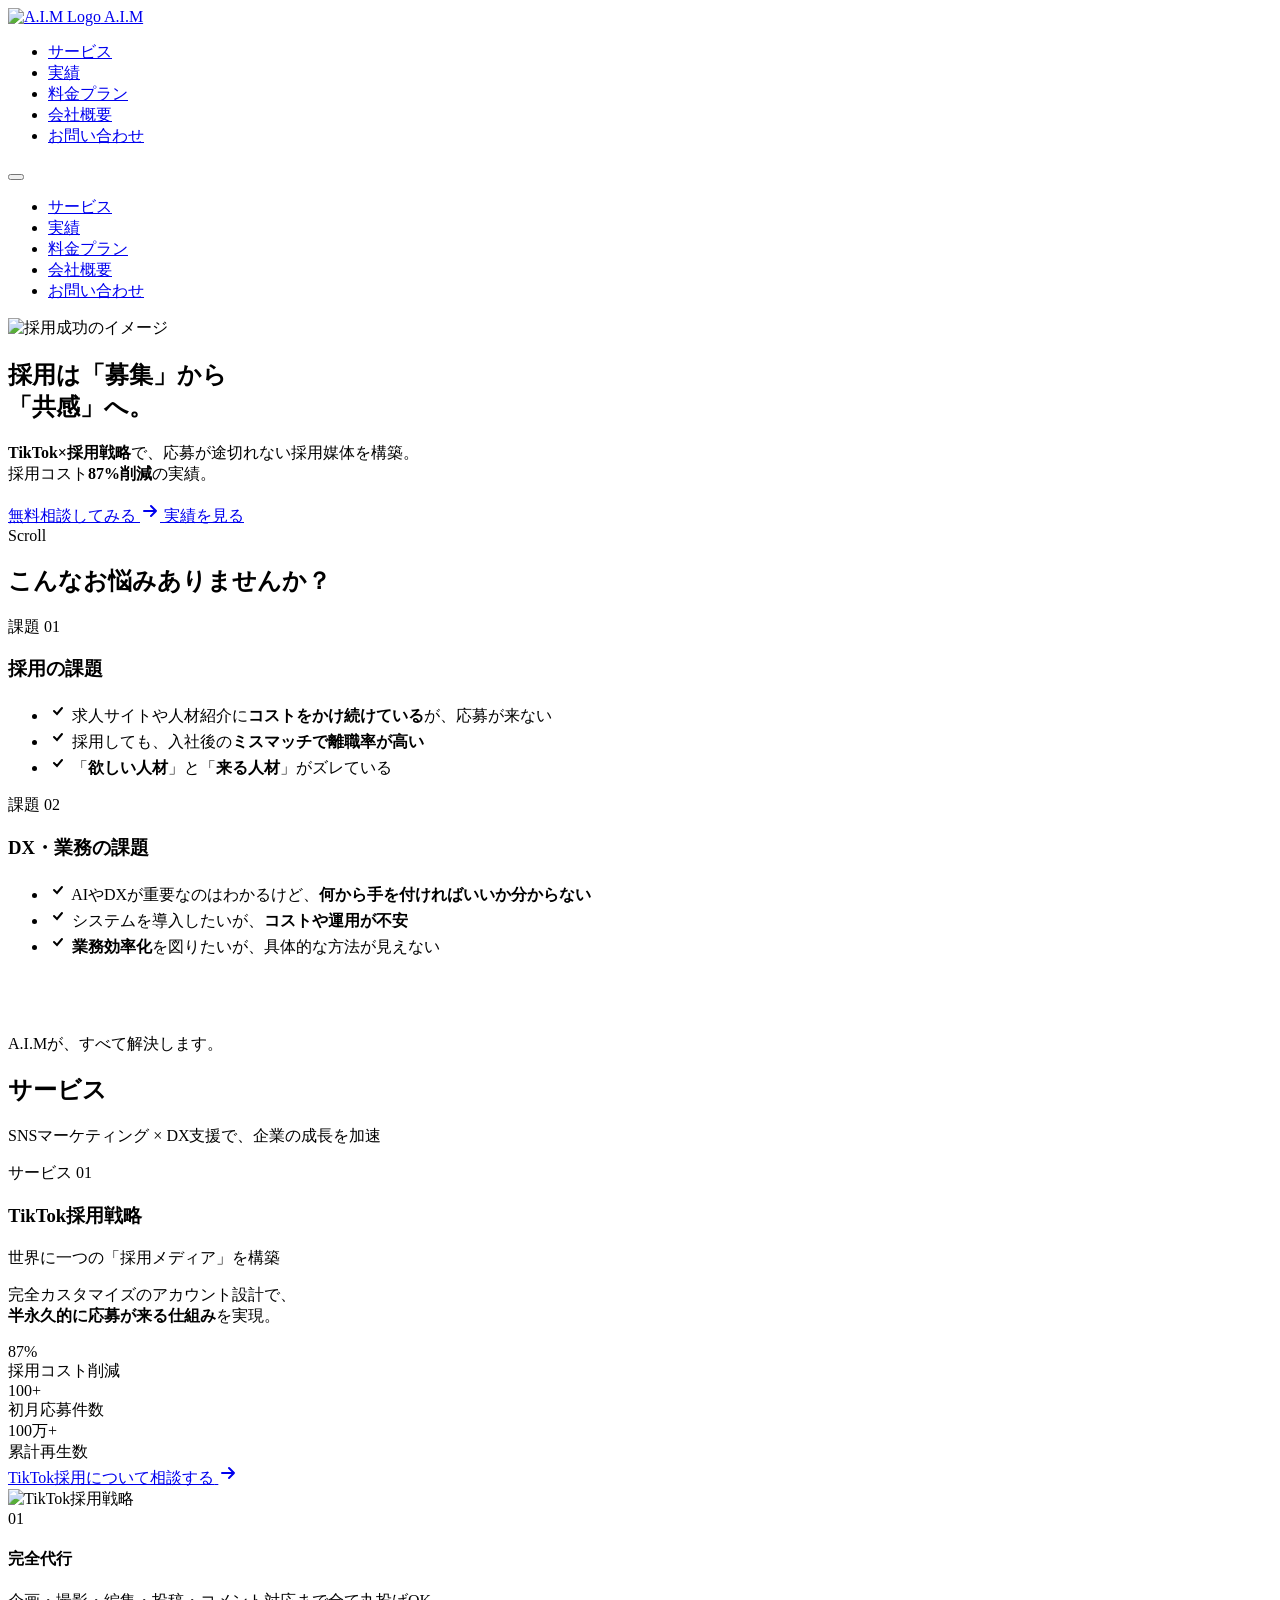
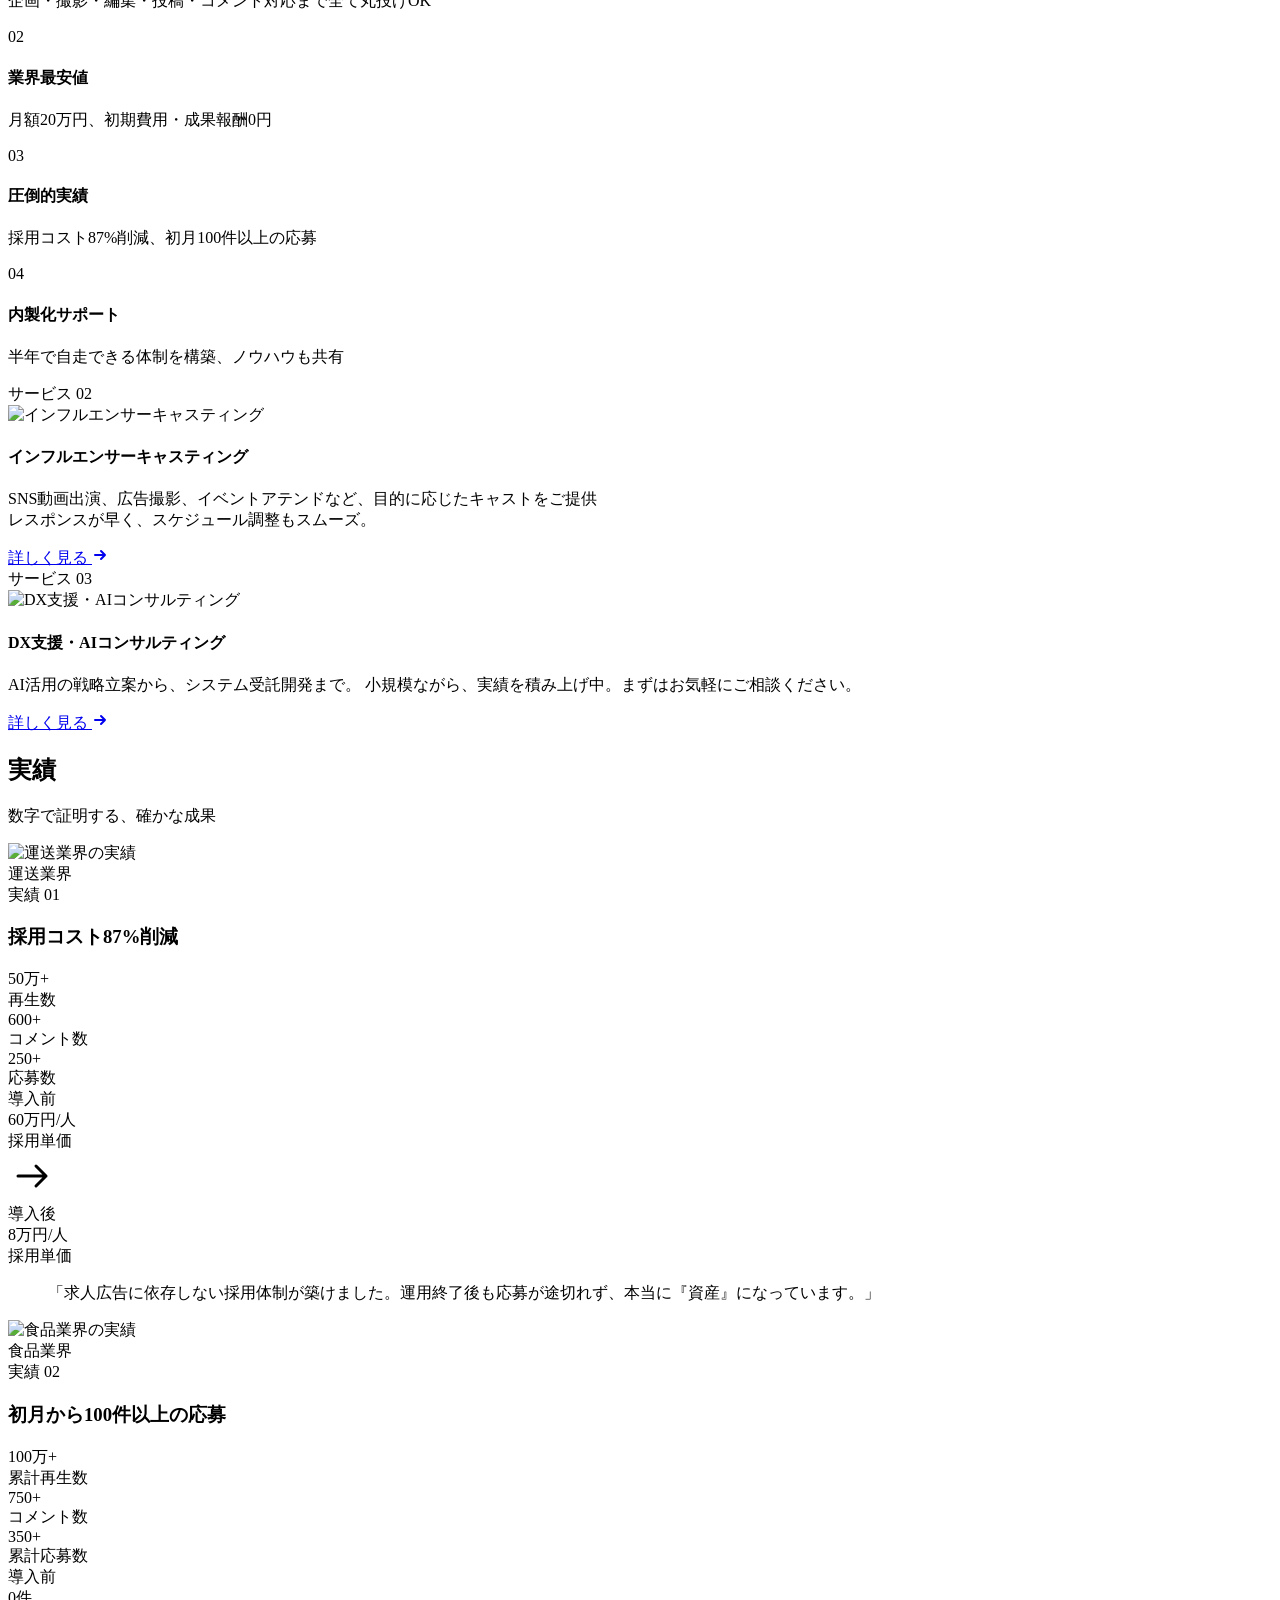
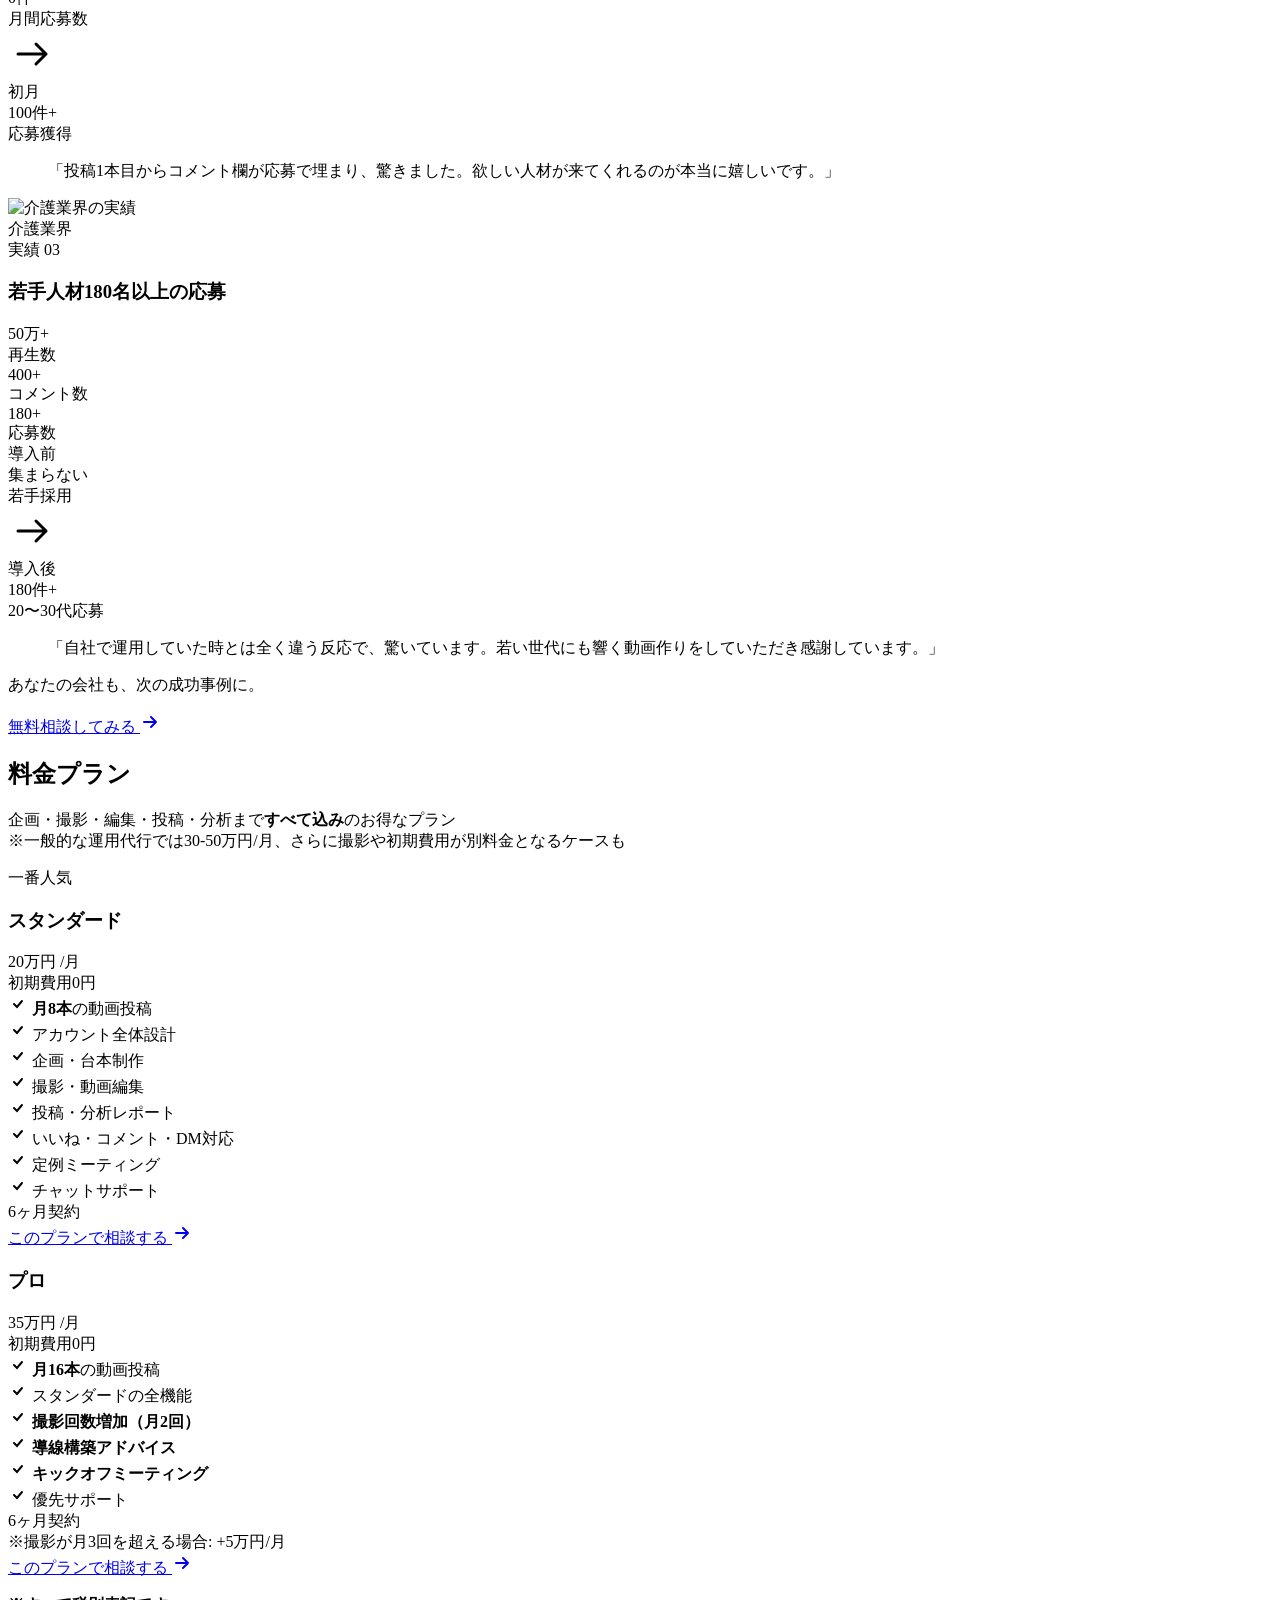
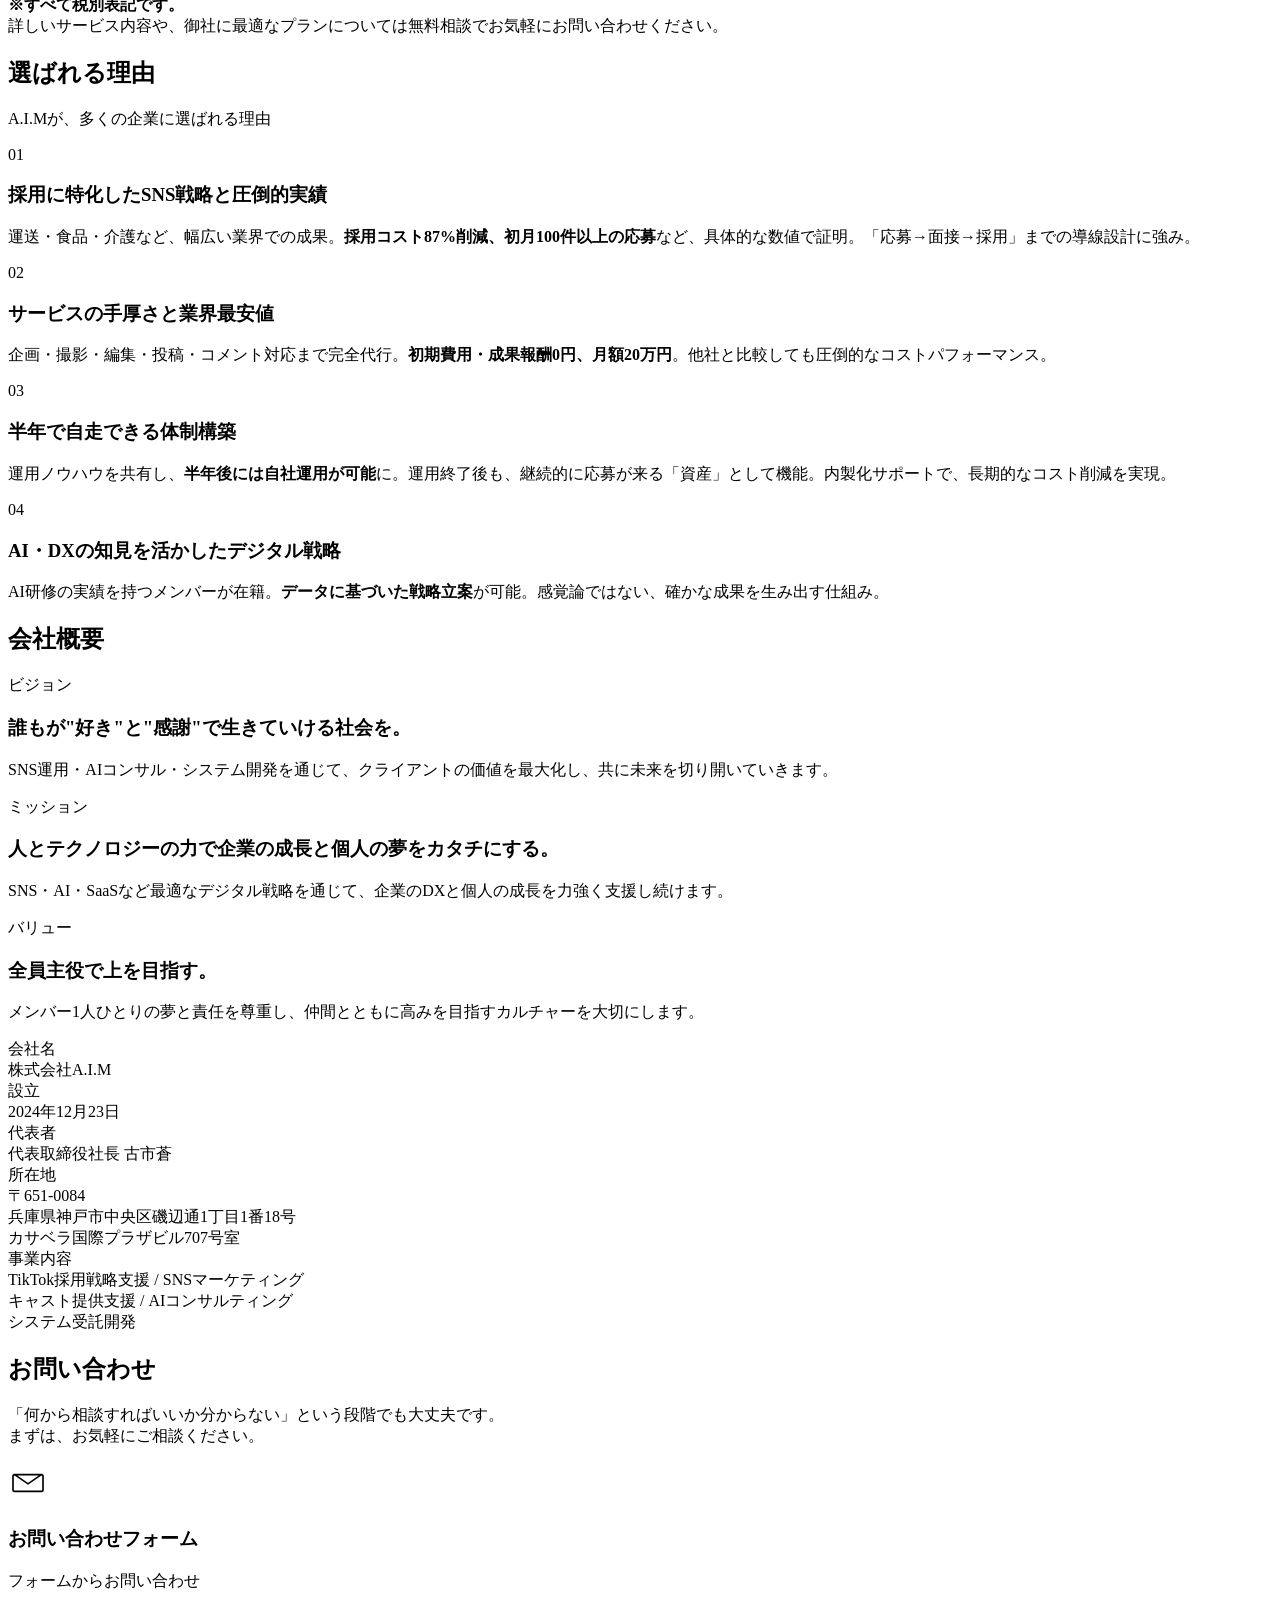
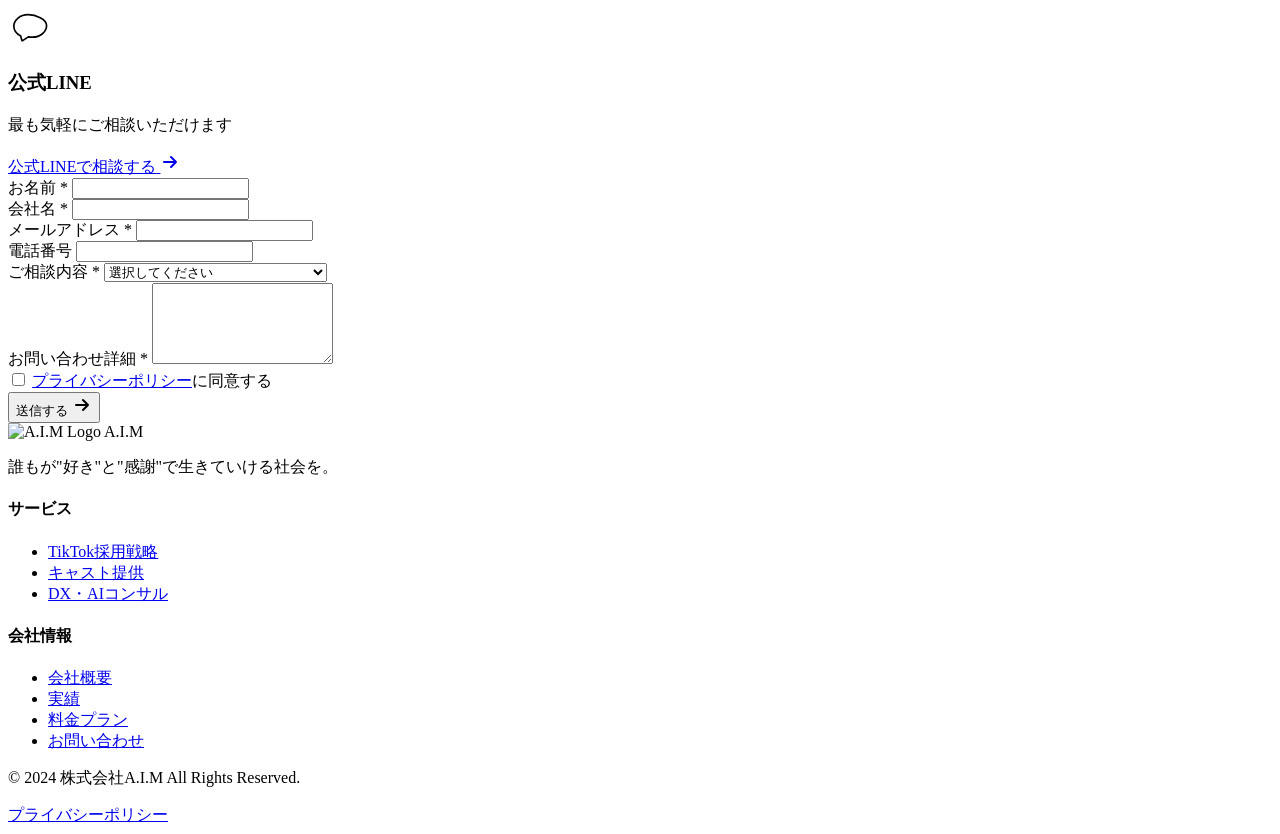
==== index.html @ 873dc6aa "Create index.html" ====
<!DOCTYPE html>
<html lang="ja">
<head>
    <meta charset="UTF-8">
    <meta name="viewport" content="width=device-width, initial-scale=1.0">
    <meta name="description" content="株式会社A.I.M - TikTok採用戦略で応募が途切れない採用媒体を構築。採用コスト87%削減の実績。">
    <title>株式会社A.I.M - TikTok採用戦略で応募が途切れない採用媒体を構築</title>
    <link rel="stylesheet" href="styles.css">
    <link rel="preconnect" href="https://fonts.googleapis.com">
    <link rel="preconnect" href="https://fonts.gstatic.com" crossorigin>
    <link href="https://fonts.googleapis.com/css2?family=Sora:wght@300;400;500;600;700;800&family=Playfair+Display:wght@600;700;800;900&display=swap" rel="stylesheet">
</head>
<body>
    <!-- ヘッダー -->
    <header class="header" id="header">
        <div class="container">
            <div class="header-content">
                <div class="logo">
                    <a href="#home" class="logo-link">
                        <img src="[data-uri]" alt="A.I.M Logo" class="logo-img">
                        <span class="logo-text">A.I.M</span>
                    </a>
                </div>
                
                <nav class="nav-desktop">
                    <ul class="nav-list">
                        <li><a href="#services" class="nav-link">サービス</a></li>
                        <li><a href="#results" class="nav-link">実績</a></li>
                        <li><a href="#plans" class="nav-link">料金プラン</a></li>
                        <li><a href="#about" class="nav-link">会社概要</a></li>
                        <li><a href="#contact" class="nav-link nav-link-cta">お問い合わせ</a></li>
                    </ul>
                </nav>
                
                <button class="hamburger" id="hamburger" aria-label="メニュー">
                    <span class="hamburger-line"></span>
                    <span class="hamburger-line"></span>
                    <span class="hamburger-line"></span>
                </button>
            </div>
        </div>
        
        <nav class="nav-mobile" id="navMobile">
            <ul class="nav-mobile-list">
                <li><a href="#services" class="nav-mobile-link">サービス</a></li>
                <li><a href="#results" class="nav-mobile-link">実績</a></li>
                <li><a href="#plans" class="nav-mobile-link">料金プラン</a></li>
                <li><a href="#about" class="nav-mobile-link">会社概要</a></li>
                <li><a href="#contact" class="nav-mobile-link">お問い合わせ</a></li>
            </ul>
        </nav>
    </header>

    <!-- ヒーローセクション -->
    <section class="hero" id="home">
        <div class="hero-background">
            <img src="recruit-handshake.jpg" alt="採用成功のイメージ" class="hero-bg-image">
            <div class="hero-overlay"></div>
        </div>
        <div class="container">
            <div class="hero-content">
                <div class="hero-text animate-fade-in">
                    <h1 class="hero-title">
                        採用は「募集」から<br>
                        <span class="highlight-gradient">「共感」</span>へ。
                    </h1>
                    <p class="hero-subtitle">
                        <strong class="text-highlight-hero">TikTok×採用戦略</strong>で、応募が途切れない採用媒体を構築。<br>
                        採用コスト<strong class="hero-stat">87%削減</strong>の実績。
                    </p>
                    <div class="hero-cta">
                        <a href="#contact" class="btn btn-primary btn-large">
                            <span>無料相談してみる</span>
                            <svg class="btn-arrow" width="20" height="20" viewBox="0 0 20 20" fill="none">
                                <path d="M4 10h12m0 0l-5-5m5 5l-5 5" stroke="currentColor" stroke-width="2" stroke-linecap="round"/>
                            </svg>
                        </a>
                        <a href="#results" class="btn btn-secondary btn-large">実績を見る</a>
                    </div>
                </div>
            </div>
        </div>
        <div class="scroll-indicator">
            <div class="scroll-line"></div>
            <span class="scroll-text">Scroll</span>
        </div>
    </section>

    <!-- 課題セクション -->
    <section class="problems section-padding" id="problems">
        <div class="container">
            <div class="section-header">
                <h2 class="section-title animate-on-scroll">こんなお悩みありませんか？</h2>
            </div>
            
            <div class="problems-grid">
                <div class="problem-card animate-on-scroll">
                    <div class="problem-label">課題 01</div>
                    <h3 class="problem-title">採用の課題</h3>
                    <ul class="problem-list">
                        <li class="problem-item">
                            <svg class="problem-icon" width="20" height="20" viewBox="0 0 20 20" fill="none">
                                <path d="M6 10l3 3 5-6" stroke="currentColor" stroke-width="2" stroke-linecap="round"/>
                            </svg>
                            <span>求人サイトや人材紹介に<strong class="text-highlight">コストをかけ続けている</strong>が、応募が来ない</span>
                        </li>
                        <li class="problem-item">
                            <svg class="problem-icon" width="20" height="20" viewBox="0 0 20 20" fill="none">
                                <path d="M6 10l3 3 5-6" stroke="currentColor" stroke-width="2" stroke-linecap="round"/>
                            </svg>
                            <span>採用しても、入社後の<strong class="text-highlight">ミスマッチで離職率が高い</strong></span>
                        </li>
                        <li class="problem-item">
                            <svg class="problem-icon" width="20" height="20" viewBox="0 0 20 20" fill="none">
                                <path d="M6 10l3 3 5-6" stroke="currentColor" stroke-width="2" stroke-linecap="round"/>
                            </svg>
                            <span>「<strong class="text-highlight">欲しい人材</strong>」と「<strong class="text-highlight">来る人材</strong>」がズレている</span>
                        </li>
                    </ul>
                </div>
                
                <div class="problem-card animate-on-scroll">
                    <div class="problem-label">課題 02</div>
                    <h3 class="problem-title">DX・業務の課題</h3>
                    <ul class="problem-list">
                        <li class="problem-item">
                            <svg class="problem-icon" width="20" height="20" viewBox="0 0 20 20" fill="none">
                                <path d="M6 10l3 3 5-6" stroke="currentColor" stroke-width="2" stroke-linecap="round"/>
                            </svg>
                            <span>AIやDXが重要なのはわかるけど、<strong class="text-highlight">何から手を付ければいいか分からない</strong></span>
                        </li>
                        <li class="problem-item">
                            <svg class="problem-icon" width="20" height="20" viewBox="0 0 20 20" fill="none">
                                <path d="M6 10l3 3 5-6" stroke="currentColor" stroke-width="2" stroke-linecap="round"/>
                            </svg>
                            <span>システムを導入したいが、<strong class="text-highlight">コストや運用が不安</strong></span>
                        </li>
                        <li class="problem-item">
                            <svg class="problem-icon" width="20" height="20" viewBox="0 0 20 20" fill="none">
                                <path d="M6 10l3 3 5-6" stroke="currentColor" stroke-width="2" stroke-linecap="round"/>
                            </svg>
                            <span><strong class="text-highlight">業務効率化</strong>を図りたいが、具体的な方法が見えない</span>
                        </li>
                    </ul>
                </div>
            </div>
            
            <div class="problems-solution animate-on-scroll">
                <div class="solution-arrow">
                    <svg width="40" height="40" viewBox="0 0 40 40" fill="none">
                        <path d="M20 8v24m0 0l-8-8m8 8l8-8" stroke="white" stroke-width="3" stroke-linecap="round"/>
                    </svg>
                </div>
                <p class="solution-text">A.I.Mが、すべて解決します。</p>
            </div>
        </div>
    </section>

    <!-- サービスセクション -->
    <section class="services section-padding" id="services">
        <div class="container">
            <div class="section-header">
                <h2 class="section-title animate-on-scroll">サービス</h2>
                <p class="section-subtitle animate-on-scroll">SNSマーケティング × DX支援で、企業の成長を加速</p>
            </div>
            
            <!-- メインサービス - TikTok採用戦略 -->
            <div class="service-tiktok animate-on-scroll">
                <div class="service-label">サービス 01</div>
                <div class="service-tiktok-content">
                    <div class="service-tiktok-left">
                        <h3 class="service-tiktok-title">
                            <span class="tiktok-logo-text">TikTok</span>採用戦略
                        </h3>
                        <p class="service-tiktok-subtitle">
                            世界に一つの「採用メディア」を構築
                        </p>
                        <p class="service-tiktok-description">
                            完全カスタマイズのアカウント設計で、<br>
                            <strong>半永久的に応募が来る仕組み</strong>を実現。
                        </p>
                        
                        <div class="service-stats-row">
                            <div class="stat-item-tiktok">
                                <div class="stat-number-tiktok">87%</div>
                                <div class="stat-label-tiktok">採用コスト削減</div>
                            </div>
                            <div class="stat-item-tiktok">
                                <div class="stat-number-tiktok">100+</div>
                                <div class="stat-label-tiktok">初月応募件数</div>
                            </div>
                            <div class="stat-item-tiktok">
                                <div class="stat-number-tiktok">100万+</div>
                                <div class="stat-label-tiktok">累計再生数</div>
                            </div>
                        </div>
                        
                        <div class="service-tiktok-cta">
                            <a href="#contact" class="btn btn-tiktok btn-large">
                                <span>TikTok採用について相談する</span>
                                <svg class="btn-arrow" width="20" height="20" viewBox="0 0 20 20" fill="none">
                                    <path d="M4 10h12m0 0l-5-5m5 5l-5 5" stroke="currentColor" stroke-width="2" stroke-linecap="round"/>
                                </svg>
                            </a>
                        </div>
                    </div>
                    
                    <div class="service-tiktok-right">
                        <img src="tiktok-main.jpg" alt="TikTok採用戦略" class="service-tiktok-image">
                    </div>
                </div>
                
                <div class="service-features-grid">
                    <div class="feature-item-tiktok">
                        <div class="feature-number-tiktok">01</div>
                        <h4 class="feature-title-tiktok">完全代行</h4>
                        <p class="feature-text-tiktok">企画・撮影・編集・投稿・コメント対応まで全て丸投げOK</p>
                    </div>
                    <div class="feature-item-tiktok">
                        <div class="feature-number-tiktok">02</div>
                        <h4 class="feature-title-tiktok">業界最安値</h4>
                        <p class="feature-text-tiktok">月額20万円、初期費用・成果報酬0円</p>
                    </div>
                    <div class="feature-item-tiktok">
                        <div class="feature-number-tiktok">03</div>
                        <h4 class="feature-title-tiktok">圧倒的実績</h4>
                        <p class="feature-text-tiktok">採用コスト87%削減、初月100件以上の応募</p>
                    </div>
                    <div class="feature-item-tiktok">
                        <div class="feature-number-tiktok">04</div>
                        <h4 class="feature-title-tiktok">内製化サポート</h4>
                        <p class="feature-text-tiktok">半年で自走できる体制を構築、ノウハウも共有</p>
                    </div>
                </div>
            </div>
            
            <!-- サブサービス -->
            <div class="services-sub-grid">
                <div class="service-sub-card animate-on-scroll">
                    <div class="service-label">サービス 02</div>
                    <div class="service-sub-visual">
                        <img src="service-influencer.jpg" alt="インフルエンサーキャスティング" class="service-sub-image">
                    </div>
                    <h4 class="service-sub-title">インフルエンサーキャスティング</h4>
                    <p class="service-sub-text">
                        SNS動画出演、広告撮影、イベントアテンドなど、目的に応じたキャストをご提供<br>
                        レスポンスが早く、スケジュール調整もスムーズ。
                    </p>
                    <a href="#contact" class="service-sub-link">
                        詳しく見る
                        <svg width="16" height="16" viewBox="0 0 16 16" fill="none">
                            <path d="M3 8h10m0 0l-4-4m4 4l-4 4" stroke="currentColor" stroke-width="2" stroke-linecap="round"/>
                        </svg>
                    </a>
                </div>
                
                <div class="service-sub-card animate-on-scroll">
                    <div class="service-label">サービス 03</div>
                    <div class="service-sub-visual">
                        <img src="service-dx.jpg" alt="DX支援・AIコンサルティング" class="service-sub-image">
                    </div>
                    <h4 class="service-sub-title">DX支援・AIコンサルティング</h4>
                    <p class="service-sub-text">
                        AI活用の戦略立案から、システム受託開発まで。
                        小規模ながら、実績を積み上げ中。まずはお気軽にご相談ください。
                    </p>
                    <a href="#contact" class="service-sub-link">
                        詳しく見る
                        <svg width="16" height="16" viewBox="0 0 16 16" fill="none">
                            <path d="M3 8h10m0 0l-4-4m4 4l-4 4" stroke="currentColor" stroke-width="2" stroke-linecap="round"/>
                        </svg>
                    </a>
                </div>
            </div>
        </div>
    </section>

    <!-- 実績セクション -->
    <section class="results section-padding" id="results">
        <div class="container">
            <div class="section-header">
                <h2 class="section-title animate-on-scroll">実績</h2>
                <p class="section-subtitle animate-on-scroll">数字で証明する、確かな成果</p>
            </div>
            
            <div class="results-grid">
                <!-- 実績1: 運送業界 -->
                <div class="result-card animate-on-scroll">
                    <div class="result-visual">
                        <img src="result-logistics.jpg" alt="運送業界の実績" class="result-image">
                        <div class="result-badge">運送業界</div>
                    </div>
                    <div class="result-content">
                        <div class="result-label">実績 01</div>
                        <h3 class="result-title">採用コスト<span class="text-highlight-xxl">87%削減</span></h3>
                        <div class="result-stats">
                            <div class="result-stat">
                                <div class="result-stat-number">50万+</div>
                                <div class="result-stat-label">再生数</div>
                            </div>
                            <div class="result-stat">
                                <div class="result-stat-number">600+</div>
                                <div class="result-stat-label">コメント数</div>
                            </div>
                            <div class="result-stat">
                                <div class="result-stat-number">250+</div>
                                <div class="result-stat-label">応募数</div>
                            </div>
                        </div>
                        <div class="result-comparison-modern">
                            <div class="comparison-col">
                                <div class="comparison-header before">導入前</div>
                                <div class="comparison-value-large">60万円<span class="value-unit">/人</span></div>
                                <div class="comparison-desc">採用単価</div>
                            </div>
                            <div class="comparison-arrow-modern">
                                <svg width="48" height="48" viewBox="0 0 48 48" fill="none">
                                    <path d="M10 24h28m0 0l-10-10m10 10l-10 10" stroke="currentColor" stroke-width="3" stroke-linecap="round"/>
                                </svg>
                            </div>
                            <div class="comparison-col">
                                <div class="comparison-header after">導入後</div>
                                <div class="comparison-value-large success">8万円<span class="value-unit">/人</span></div>
                                <div class="comparison-desc">採用単価</div>
                            </div>
                        </div>
                        <blockquote class="result-quote">
                            「求人広告に依存しない採用体制が築けました。運用終了後も応募が途切れず、本当に『資産』になっています。」
                        </blockquote>
                    </div>
                </div>
                
                <!-- 実績2: 食品業界 -->
                <div class="result-card animate-on-scroll">
                    <div class="result-visual">
                        <img src="result-food.jpg" alt="食品業界の実績" class="result-image">
                        <div class="result-badge">食品業界</div>
                    </div>
                    <div class="result-content">
                        <div class="result-label">実績 02</div>
                        <h3 class="result-title">初月から<span class="text-highlight-xxl">100件以上</span>の応募</h3>
                        <div class="result-stats">
                            <div class="result-stat">
                                <div class="result-stat-number">100万+</div>
                                <div class="result-stat-label">累計再生数</div>
                            </div>
                            <div class="result-stat">
                                <div class="result-stat-number">750+</div>
                                <div class="result-stat-label">コメント数</div>
                            </div>
                            <div class="result-stat">
                                <div class="result-stat-number">350+</div>
                                <div class="result-stat-label">累計応募数</div>
                            </div>
                        </div>
                        <div class="result-comparison-modern">
                            <div class="comparison-col">
                                <div class="comparison-header before">導入前</div>
                                <div class="comparison-value-large">0件</div>
                                <div class="comparison-desc">月間応募数</div>
                            </div>
                            <div class="comparison-arrow-modern">
                                <svg width="48" height="48" viewBox="0 0 48 48" fill="none">
                                    <path d="M10 24h28m0 0l-10-10m10 10l-10 10" stroke="currentColor" stroke-width="3" stroke-linecap="round"/>
                                </svg>
                            </div>
                            <div class="comparison-col">
                                <div class="comparison-header after">初月</div>
                                <div class="comparison-value-large success">100件+</div>
                                <div class="comparison-desc">応募獲得</div>
                            </div>
                        </div>
                        <blockquote class="result-quote">
                            「投稿1本目からコメント欄が応募で埋まり、驚きました。欲しい人材が来てくれるのが本当に嬉しいです。」
                        </blockquote>
                    </div>
                </div>
                
                <!-- 実績3: 介護業界 -->
                <div class="result-card animate-on-scroll">
                    <div class="result-visual">
                        <img src="result-healthcare.jpg" alt="介護業界の実績" class="result-image">
                        <div class="result-badge">介護業界</div>
                    </div>
                    <div class="result-content">
                        <div class="result-label">実績 03</div>
                        <h3 class="result-title">若手人材<span class="text-highlight-xxl">180名以上</span>の応募</h3>
                        <div class="result-stats">
                            <div class="result-stat">
                                <div class="result-stat-number">50万+</div>
                                <div class="result-stat-label">再生数</div>
                            </div>
                            <div class="result-stat">
                                <div class="result-stat-number">400+</div>
                                <div class="result-stat-label">コメント数</div>
                            </div>
                            <div class="result-stat">
                                <div class="result-stat-number">180+</div>
                                <div class="result-stat-label">応募数</div>
                            </div>
                        </div>
                        <div class="result-comparison-modern">
                            <div class="comparison-col">
                                <div class="comparison-header before">導入前</div>
                                <div class="comparison-value-large">集まらない</div>
                                <div class="comparison-desc">若手採用</div>
                            </div>
                            <div class="comparison-arrow-modern">
                                <svg width="48" height="48" viewBox="0 0 48 48" fill="none">
                                    <path d="M10 24h28m0 0l-10-10m10 10l-10 10" stroke="currentColor" stroke-width="3" stroke-linecap="round"/>
                                </svg>
                            </div>
                            <div class="comparison-col">
                                <div class="comparison-header after">導入後</div>
                                <div class="comparison-value-large success">180件+</div>
                                <div class="comparison-desc">20〜30代応募</div>
                            </div>
                        </div>
                        <blockquote class="result-quote">
                            「自社で運用していた時とは全く違う反応で、驚いています。若い世代にも響く動画作りをしていただき感謝しています。」
                        </blockquote>
                    </div>
                </div>
            </div>
            
            <div class="results-cta animate-on-scroll">
                <p class="results-cta-text">あなたの会社も、次の成功事例に。</p>
                <a href="#contact" class="btn btn-primary btn-large">
                    <span>無料相談してみる</span>
                    <svg class="btn-arrow" width="20" height="20" viewBox="0 0 20 20" fill="none">
                        <path d="M4 10h12m0 0l-5-5m5 5l-5 5" stroke="currentColor" stroke-width="2" stroke-linecap="round"/>
                    </svg>
                </a>
            </div>
        </div>
    </section>

    <!-- 料金プランセクション -->
    <section class="plans section-padding" id="plans">
        <div class="container">
            <div class="section-header">
                <h2 class="section-title animate-on-scroll">料金プラン</h2>
                <p class="section-subtitle animate-on-scroll">
                    企画・撮影・編集・投稿・分析まで<strong class="text-highlight">すべて込み</strong>のお得なプラン<br>
                    <span class="note-text">※一般的な運用代行では30-50万円/月、さらに撮影や初期費用が別料金となるケースも</span>
                </p>
            </div>
            
            <div class="plans-grid">
                <!-- スタンダードプラン -->
                <div class="plan-card popular animate-on-scroll">
                    <div class="plan-badge">一番人気</div>
                    <div class="plan-header">
                        <h3 class="plan-name">スタンダード</h3>
                        <div class="plan-price">
                            <span class="price-amount">20万円</span>
                            <span class="price-period">/月</span>
                        </div>
                        <div class="plan-note">初期費用0円</div>
                    </div>
                    <div class="plan-body">
                        <div class="plan-features">
                            <div class="plan-feature">
                                <svg class="feature-check" width="20" height="20" viewBox="0 0 20 20" fill="none">
                                    <path d="M6 10l3 3 5-6" stroke="currentColor" stroke-width="2" stroke-linecap="round"/>
                                </svg>
                                <span><strong>月8本</strong>の動画投稿</span>
                            </div>
                            <div class="plan-feature">
                                <svg class="feature-check" width="20" height="20" viewBox="0 0 20 20" fill="none">
                                    <path d="M6 10l3 3 5-6" stroke="currentColor" stroke-width="2" stroke-linecap="round"/>
                                </svg>
                                <span>アカウント全体設計</span>
                            </div>
                            <div class="plan-feature">
                                <svg class="feature-check" width="20" height="20" viewBox="0 0 20 20" fill="none">
                                    <path d="M6 10l3 3 5-6" stroke="currentColor" stroke-width="2" stroke-linecap="round"/>
                                </svg>
                                <span>企画・台本制作</span>
                            </div>
                            <div class="plan-feature">
                                <svg class="feature-check" width="20" height="20" viewBox="0 0 20 20" fill="none">
                                    <path d="M6 10l3 3 5-6" stroke="currentColor" stroke-width="2" stroke-linecap="round"/>
                                </svg>
                                <span>撮影・動画編集</span>
                            </div>
                            <div class="plan-feature">
                                <svg class="feature-check" width="20" height="20" viewBox="0 0 20 20" fill="none">
                                    <path d="M6 10l3 3 5-6" stroke="currentColor" stroke-width="2" stroke-linecap="round"/>
                                </svg>
                                <span>投稿・分析レポート</span>
                            </div>
                            <div class="plan-feature">
                                <svg class="feature-check" width="20" height="20" viewBox="0 0 20 20" fill="none">
                                    <path d="M6 10l3 3 5-6" stroke="currentColor" stroke-width="2" stroke-linecap="round"/>
                                </svg>
                                <span>いいね・コメント・DM対応</span>
                            </div>
                            <div class="plan-feature">
                                <svg class="feature-check" width="20" height="20" viewBox="0 0 20 20" fill="none">
                                    <path d="M6 10l3 3 5-6" stroke="currentColor" stroke-width="2" stroke-linecap="round"/>
                                </svg>
                                <span>定例ミーティング</span>
                            </div>
                            <div class="plan-feature">
                                <svg class="feature-check" width="20" height="20" viewBox="0 0 20 20" fill="none">
                                    <path d="M6 10l3 3 5-6" stroke="currentColor" stroke-width="2" stroke-linecap="round"/>
                                </svg>
                                <span>チャットサポート</span>
                            </div>
                        </div>
                        <div class="plan-contract">6ヶ月契約</div>
                    </div>
                    <div class="plan-footer">
                        <a href="#contact" class="btn btn-plan-popular btn-large">
                            <span>このプランで相談する</span>
                            <svg class="btn-arrow" width="20" height="20" viewBox="0 0 20 20" fill="none">
                                <path d="M4 10h12m0 0l-5-5m5 5l-5 5" stroke="currentColor" stroke-width="2" stroke-linecap="round"/>
                            </svg>
                        </a>
                    </div>
                </div>
                
                <!-- プロプラン -->
                <div class="plan-card animate-on-scroll">
                    <div class="plan-header">
                        <h3 class="plan-name">プロ</h3>
                        <div class="plan-price">
                            <span class="price-amount">35万円</span>
                            <span class="price-period">/月</span>
                        </div>
                        <div class="plan-note">初期費用0円</div>
                    </div>
                    <div class="plan-body">
                        <div class="plan-features">
                            <div class="plan-feature">
                                <svg class="feature-check" width="20" height="20" viewBox="0 0 20 20" fill="none">
                                    <path d="M6 10l3 3 5-6" stroke="currentColor" stroke-width="2" stroke-linecap="round"/>
                                </svg>
                                <span><strong>月16本</strong>の動画投稿</span>
                            </div>
                            <div class="plan-feature">
                                <svg class="feature-check" width="20" height="20" viewBox="0 0 20 20" fill="none">
                                    <path d="M6 10l3 3 5-6" stroke="currentColor" stroke-width="2" stroke-linecap="round"/>
                                </svg>
                                <span>スタンダードの全機能</span>
                            </div>
                            <div class="plan-feature highlight">
                                <svg class="feature-check" width="20" height="20" viewBox="0 0 20 20" fill="none">
                                    <path d="M6 10l3 3 5-6" stroke="currentColor" stroke-width="2" stroke-linecap="round"/>
                                </svg>
                                <span><strong>撮影回数増加（月2回）</strong></span>
                            </div>
                            <div class="plan-feature highlight">
                                <svg class="feature-check" width="20" height="20" viewBox="0 0 20 20" fill="none">
                                    <path d="M6 10l3 3 5-6" stroke="currentColor" stroke-width="2" stroke-linecap="round"/>
                                </svg>
                                <span><strong>導線構築アドバイス</strong></span>
                            </div>
                            <div class="plan-feature highlight">
                                <svg class="feature-check" width="20" height="20" viewBox="0 0 20 20" fill="none">
                                    <path d="M6 10l3 3 5-6" stroke="currentColor" stroke-width="2" stroke-linecap="round"/>
                                </svg>
                                <span><strong>キックオフミーティング</strong></span>
                            </div>
                            <div class="plan-feature">
                                <svg class="feature-check" width="20" height="20" viewBox="0 0 20 20" fill="none">
                                    <path d="M6 10l3 3 5-6" stroke="currentColor" stroke-width="2" stroke-linecap="round"/>
                                </svg>
                                <span>優先サポート</span>
                            </div>
                        </div>
                        <div class="plan-contract">6ヶ月契約</div>
                        <div class="plan-option">※撮影が月3回を超える場合: +5万円/月</div>
                    </div>
                    <div class="plan-footer">
                        <a href="#contact" class="btn btn-plan btn-large">
                            <span>このプランで相談する</span>
                            <svg class="btn-arrow" width="20" height="20" viewBox="0 0 20 20" fill="none">
                                <path d="M4 10h12m0 0l-5-5m5 5l-5 5" stroke="currentColor" stroke-width="2" stroke-linecap="round"/>
                            </svg>
                        </a>
                    </div>
                </div>
            </div>
            
            <div class="plans-note animate-on-scroll">
                <p class="plans-note-text">
                    <strong>※すべて税別表記です。</strong><br>
                    詳しいサービス内容や、御社に最適なプランについては無料相談でお気軽にお問い合わせください。
                </p>
            </div>
        </div>
    </section>

    <!-- 選ばれる理由セクション -->
    <section class="reasons section-padding">
        <div class="container">
            <div class="section-header">
                <h2 class="section-title animate-on-scroll">選ばれる理由</h2>
                <p class="section-subtitle animate-on-scroll">A.I.Mが、多くの企業に選ばれる理由</p>
            </div>
            
            <div class="reasons-grid">
                <div class="reason-item animate-on-scroll">
                    <div class="reason-number">01</div>
                    <h3 class="reason-title">採用に特化したSNS戦略と圧倒的実績</h3>
                    <p class="reason-text">
                        運送・食品・介護など、幅広い業界での成果。<strong class="text-highlight">採用コスト87%削減、初月100件以上の応募</strong>など、具体的な数値で証明。「応募→面接→採用」までの導線設計に強み。
                    </p>
                </div>
                
                <div class="reason-item animate-on-scroll">
                    <div class="reason-number">02</div>
                    <h3 class="reason-title">サービスの手厚さと業界最安値</h3>
                    <p class="reason-text">
                        企画・撮影・編集・投稿・コメント対応まで完全代行。<strong class="text-highlight">初期費用・成果報酬0円、月額20万円</strong>。他社と比較しても圧倒的なコストパフォーマンス。
                    </p>
                </div>
                
                <div class="reason-item animate-on-scroll">
                    <div class="reason-number">03</div>
                    <h3 class="reason-title">半年で自走できる体制構築</h3>
                    <p class="reason-text">
                        運用ノウハウを共有し、<strong class="text-highlight">半年後には自社運用が可能</strong>に。運用終了後も、継続的に応募が来る「資産」として機能。内製化サポートで、長期的なコスト削減を実現。
                    </p>
                </div>
                
                <div class="reason-item animate-on-scroll">
                    <div class="reason-number">04</div>
                    <h3 class="reason-title">AI・DXの知見を活かしたデジタル戦略</h3>
                    <p class="reason-text">
                        AI研修の実績を持つメンバーが在籍。<strong class="text-highlight">データに基づいた戦略立案</strong>が可能。感覚論ではない、確かな成果を生み出す仕組み。
                    </p>
                </div>
            </div>
        </div>
    </section>

    <!-- 会社概要セクション -->
    <section class="about section-padding" id="about">
        <div class="container">
            <div class="section-header">
                <h2 class="section-title animate-on-scroll">会社概要</h2>
            </div>
            
            <div class="about-vision-grid">
                <div class="about-vision-card animate-on-scroll">
                    <div class="about-vision-label">ビジョン</div>
                    <h3 class="about-vision-title">誰もが"好き"と"感謝"で生きていける社会を。</h3>
                    <p class="about-vision-text">
                        SNS運用・AIコンサル・システム開発を通じて、クライアントの価値を最大化し、共に未来を切り開いていきます。
                    </p>
                </div>
                
                <div class="about-vision-card animate-on-scroll">
                    <div class="about-vision-label">ミッション</div>
                    <h3 class="about-vision-title">人とテクノロジーの力で企業の成長と個人の夢をカタチにする。</h3>
                    <p class="about-vision-text">
                        SNS・AI・SaaSなど最適なデジタル戦略を通じて、企業のDXと個人の成長を力強く支援し続けます。
                    </p>
                </div>
                
                <div class="about-vision-card animate-on-scroll">
                    <div class="about-vision-label">バリュー</div>
                    <h3 class="about-vision-title">全員主役で上を目指す。</h3>
                    <p class="about-vision-text">
                        メンバー1人ひとりの夢と責任を尊重し、仲間とともに高みを目指すカルチャーを大切にします。
                    </p>
                </div>
            </div>
            
            <div class="company-info animate-on-scroll">
                <div class="company-info-grid">
                    <div class="company-info-item">
                        <div class="company-info-label">会社名</div>
                        <div class="company-info-value">株式会社A.I.M</div>
                    </div>
                    <div class="company-info-item">
                        <div class="company-info-label">設立</div>
                        <div class="company-info-value">2024年12月23日</div>
                    </div>
                    <div class="company-info-item">
                        <div class="company-info-label">代表者</div>
                        <div class="company-info-value">代表取締役社長 古市蒼</div>
                    </div>
                    <div class="company-info-item">
                        <div class="company-info-label">所在地</div>
                        <div class="company-info-value">
                            〒651-0084<br>
                            兵庫県神戸市中央区磯辺通1丁目1番18号<br>
                            カサベラ国際プラザビル707号室
                        </div>
                    </div>
                    <div class="company-info-item">
                        <div class="company-info-label">事業内容</div>
                        <div class="company-info-value">
                            TikTok採用戦略支援 / SNSマーケティング<br>
                            キャスト提供支援 / AIコンサルティング<br>
                            システム受託開発
                        </div>
                    </div>
                </div>
            </div>
        </div>
    </section>

    <!-- お問い合わせセクション -->
    <section class="contact section-padding" id="contact">
        <div class="container-narrow">
            <div class="section-header">
                <h2 class="section-title animate-on-scroll">お問い合わせ</h2>
                <p class="section-subtitle animate-on-scroll">
                    「何から相談すればいいか分からない」という段階でも大丈夫です。<br>
                    まずは、お気軽にご相談ください。
                </p>
            </div>
            
            <div class="contact-methods animate-on-scroll">
                <div class="contact-method">
                    <div class="contact-method-icon">
                        <svg width="40" height="40" viewBox="0 0 48 48" fill="none">
                            <path d="M8 14l16 11 16-11M8 34h32a2 2 0 002-2V16a2 2 0 00-2-2H8a2 2 0 00-2 2v16a2 2 0 002 2z" stroke="currentColor" stroke-width="2" stroke-linecap="round"/>
                        </svg>
                    </div>
                    <h3 class="contact-method-title">お問い合わせフォーム</h3>
                    <p class="contact-method-text">フォームからお問い合わせ</p>
                </div>
                
                <div class="contact-method">
                    <div class="contact-method-icon line-icon">
                        <svg width="40" height="40" viewBox="0 0 48 48" fill="none">
                            <path d="M24 8C14.6 8 7 14.3 7 22c0 4.9 3.3 9.2 8.2 11.5.3 1.4 1.2 4.4 1.4 5.1.2.8.1 1.1.9.6.6-.4 5.1-3.3 6.9-4.5 1.6.2 3.2.3 4.9.3 9.4 0 17-6.3 17-14S33.4 8 24 8z" stroke="currentColor" stroke-width="2" fill="none"/>
                        </svg>
                    </div>
                    <h3 class="contact-method-title">公式LINE</h3>
                    <p class="contact-method-text">最も気軽にご相談いただけます</p>
                    <a href="#" class="btn btn-line">
                        <span>公式LINEで相談する</span>
                        <svg class="btn-arrow" width="20" height="20" viewBox="0 0 20 20" fill="none">
                            <path d="M4 10h12m0 0l-5-5m5 5l-5 5" stroke="currentColor" stroke-width="2" stroke-linecap="round"/>
                        </svg>
                    </a>
                </div>
            </div>
            
            <div class="contact-form-wrapper animate-on-scroll">
                <form class="contact-form" id="contactForm">
                    <div class="form-row">
                        <div class="form-group">
                            <label for="name" class="form-label">お名前 <span class="required">*</span></label>
                            <input type="text" id="name" name="name" class="form-input" required>
                        </div>
                        
                        <div class="form-group">
                            <label for="company" class="form-label">会社名 <span class="required">*</span></label>
                            <input type="text" id="company" name="company" class="form-input">
                        </div>
                    </div>
                    
                    <div class="form-row">
                        <div class="form-group">
                            <label for="email" class="form-label">メールアドレス <span class="required">*</span></label>
                            <input type="email" id="email" name="email" class="form-input" required>
                        </div>
                        
                        <div class="form-group">
                            <label for="phone" class="form-label">電話番号</label>
                            <input type="tel" id="phone" name="phone" class="form-input">
                        </div>
                    </div>
                    
                    <div class="form-group">
                        <label for="category" class="form-label">ご相談内容 <span class="required">*</span></label>
                        <select id="category" name="category" class="form-select" required>
                            <option value="">選択してください</option>
                            <option value="tiktok">TikTok採用について</option>
                            <option value="sns">SNSマーケティングについて</option>
                            <option value="cast">キャスト提供について</option>
                            <option value="dx">DX・AIコンサルティングについて</option>
                            <option value="other">その他</option>
                        </select>
                    </div>
                    
                    <div class="form-group">
                        <label for="message" class="form-label">お問い合わせ詳細 <span class="required">*</span></label>
                        <textarea id="message" name="message" class="form-textarea" rows="5" required></textarea>
                    </div>
                    
                    <div class="form-privacy">
                        <label class="privacy-checkbox">
                            <input type="checkbox" id="privacy" name="privacy" required>
                            <span><a href="#" class="privacy-link">プライバシーポリシー</a>に同意する</span>
                        </label>
                    </div>
                    
                    <button type="submit" class="btn btn-black btn-large btn-submit">
                        <span>送信する</span>
                        <svg class="btn-arrow" width="20" height="20" viewBox="0 0 20 20" fill="none">
                            <path d="M4 10h12m0 0l-5-5m5 5l-5 5" stroke="currentColor" stroke-width="2" stroke-linecap="round"/>
                        </svg>
                    </button>
                </form>
                
                <div class="form-success" id="formSuccess" style="display: none;">
                    <div class="success-icon">
                        <svg width="80" height="80" viewBox="0 0 80 80" fill="none">
                            <circle cx="40" cy="40" r="38" stroke="currentColor" stroke-width="4"/>
                            <path d="M25 40l10 10 20-20" stroke="currentColor" stroke-width="4" stroke-linecap="round"/>
                        </svg>
                    </div>
                    <h3 class="success-title">送信完了</h3>
                    <p class="success-text">
                        お問い合わせありがとうございます。<br>
                        担当者より、2営業日以内にご連絡させていただきます。
                    </p>
                </div>
            </div>
        </div>
    </section>

    <!-- フッター -->
    <footer class="footer">
        <div class="container">
            <div class="footer-content">
                <div class="footer-logo-section">
                    <div class="footer-logo">
                        <img src="[data-uri]" alt="A.I.M Logo" class="footer-logo-img">
                        <span class="logo-text">A.I.M</span>
                    </div>
                    <p class="footer-tagline">誰もが"好き"と"感謝"で生きていける社会を。</p>
                </div>
                
                <nav class="footer-nav">
                    <div class="footer-nav-column">
                        <h4 class="footer-nav-title">サービス</h4>
                        <ul class="footer-nav-list">
                            <li><a href="#services">TikTok採用戦略</a></li>
                            <li><a href="#services">キャスト提供</a></li>
                            <li><a href="#services">DX・AIコンサル</a></li>
                        </ul>
                    </div>
                    
                    <div class="footer-nav-column">
                        <h4 class="footer-nav-title">会社情報</h4>
                        <ul class="footer-nav-list">
                            <li><a href="#about">会社概要</a></li>
                            <li><a href="#results">実績</a></li>
                            <li><a href="#plans">料金プラン</a></li>
                            <li><a href="#contact">お問い合わせ</a></li>
                        </ul>
                    </div>
                </nav>
            </div>
            
            <div class="footer-bottom">
                <p class="copyright">&copy; 2024 株式会社A.I.M All Rights Reserved.</p>
                <div class="footer-links">
                    <a href="#" class="footer-link">プライバシーポリシー</a>
                </div>
            </div>
        </div>
    </footer>

    <script src="script.js"></script>
</body>
</html>
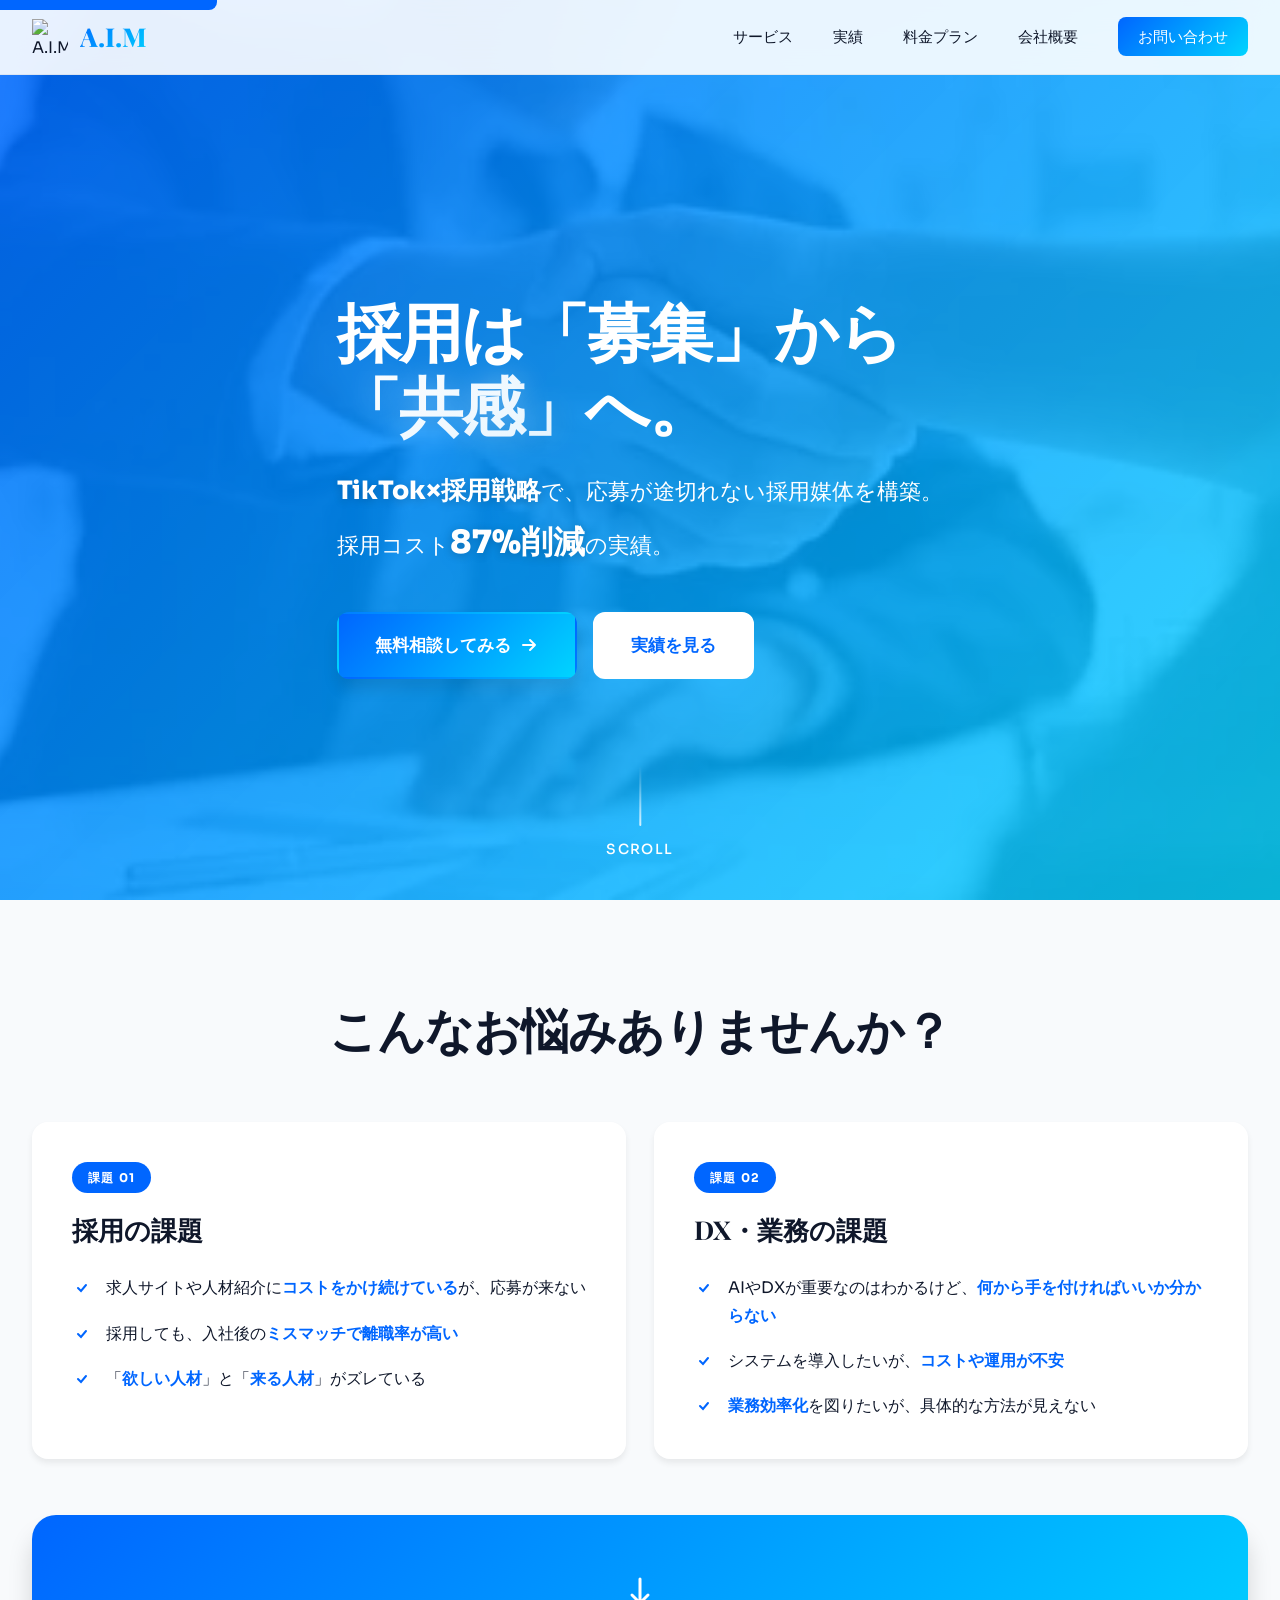
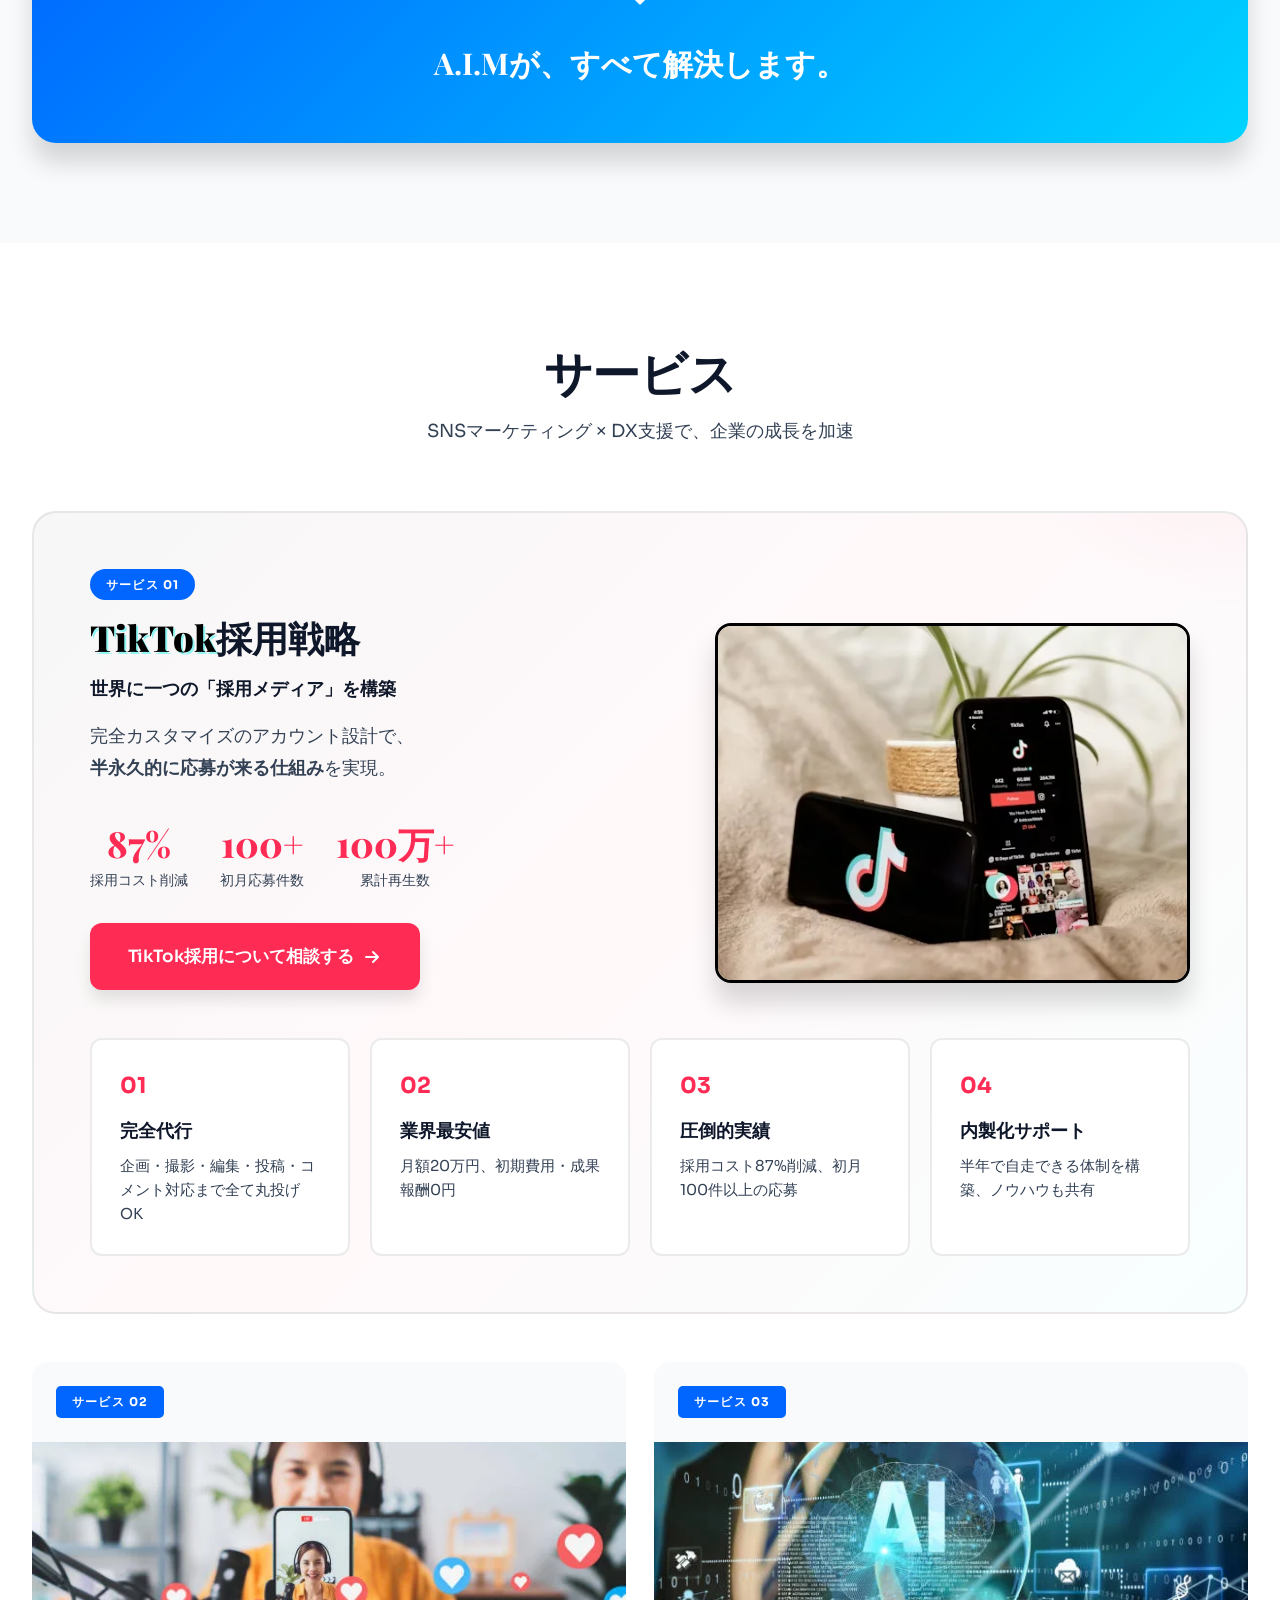
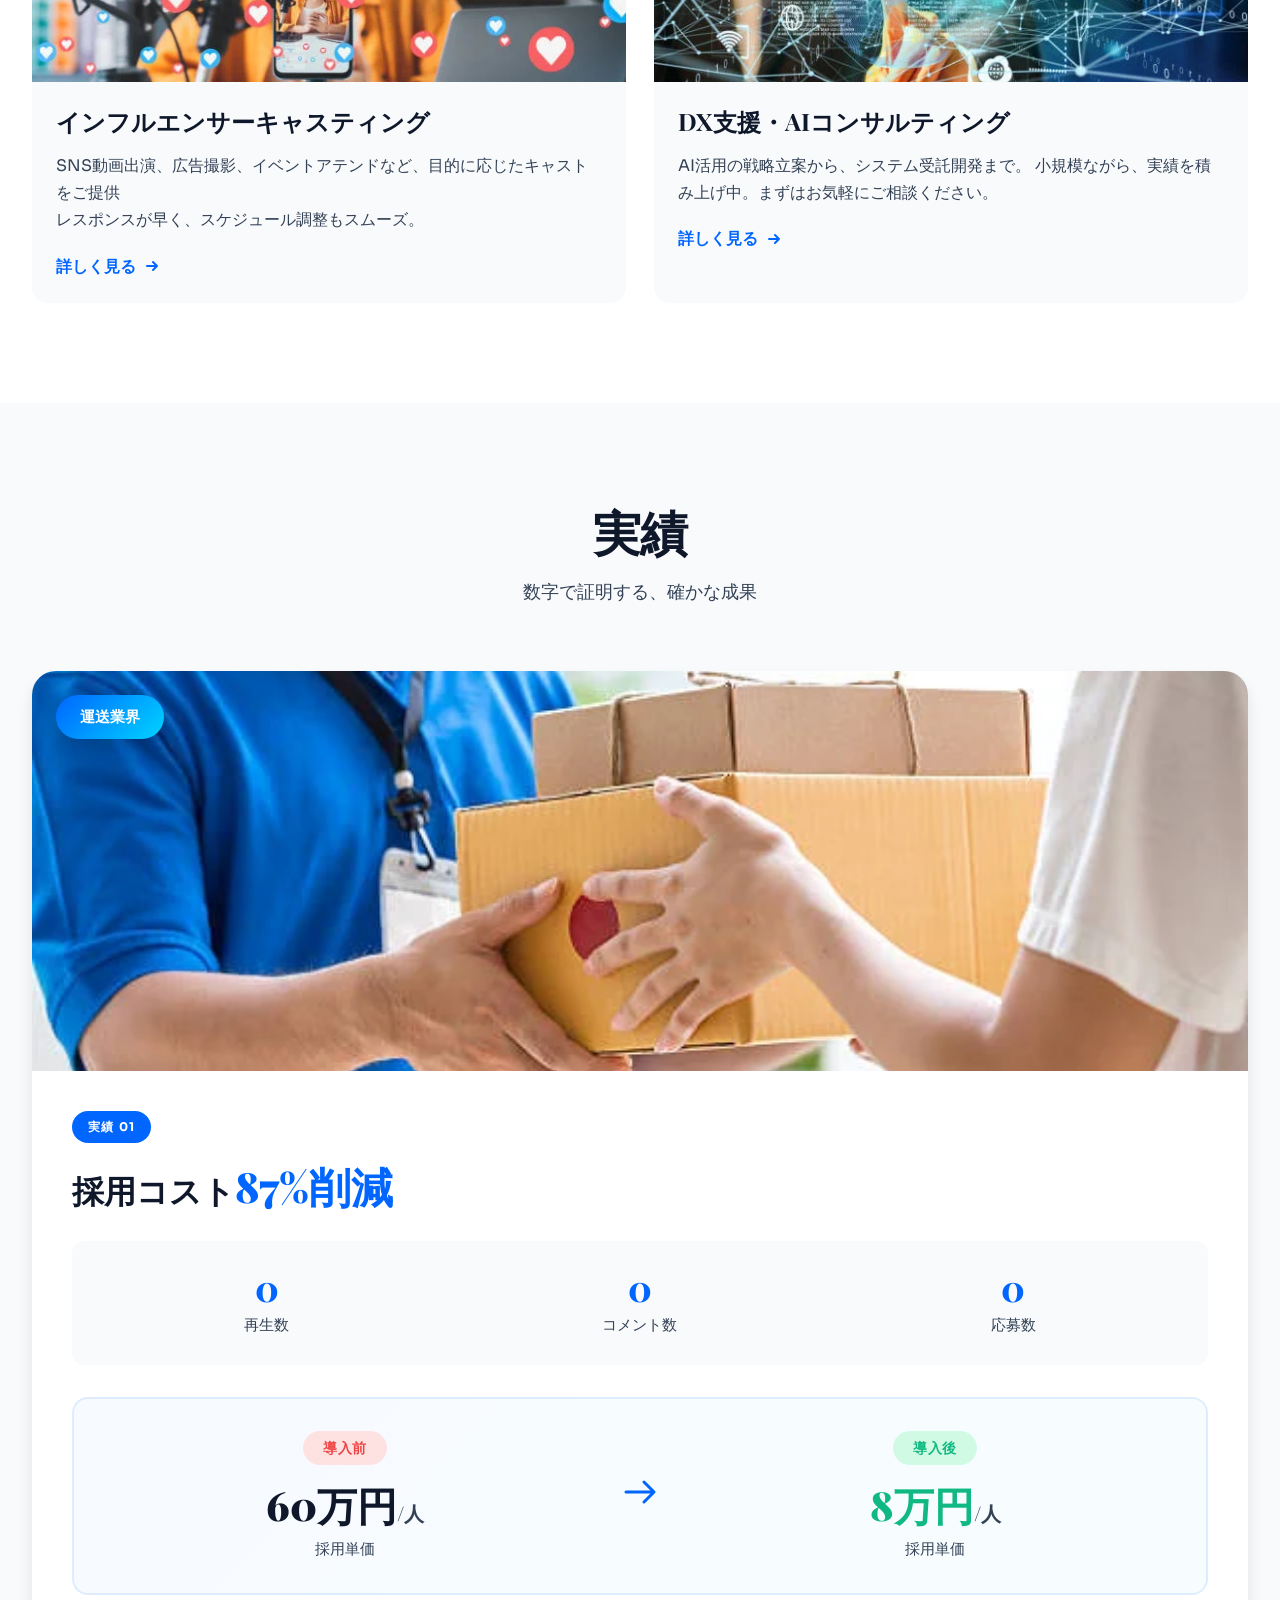
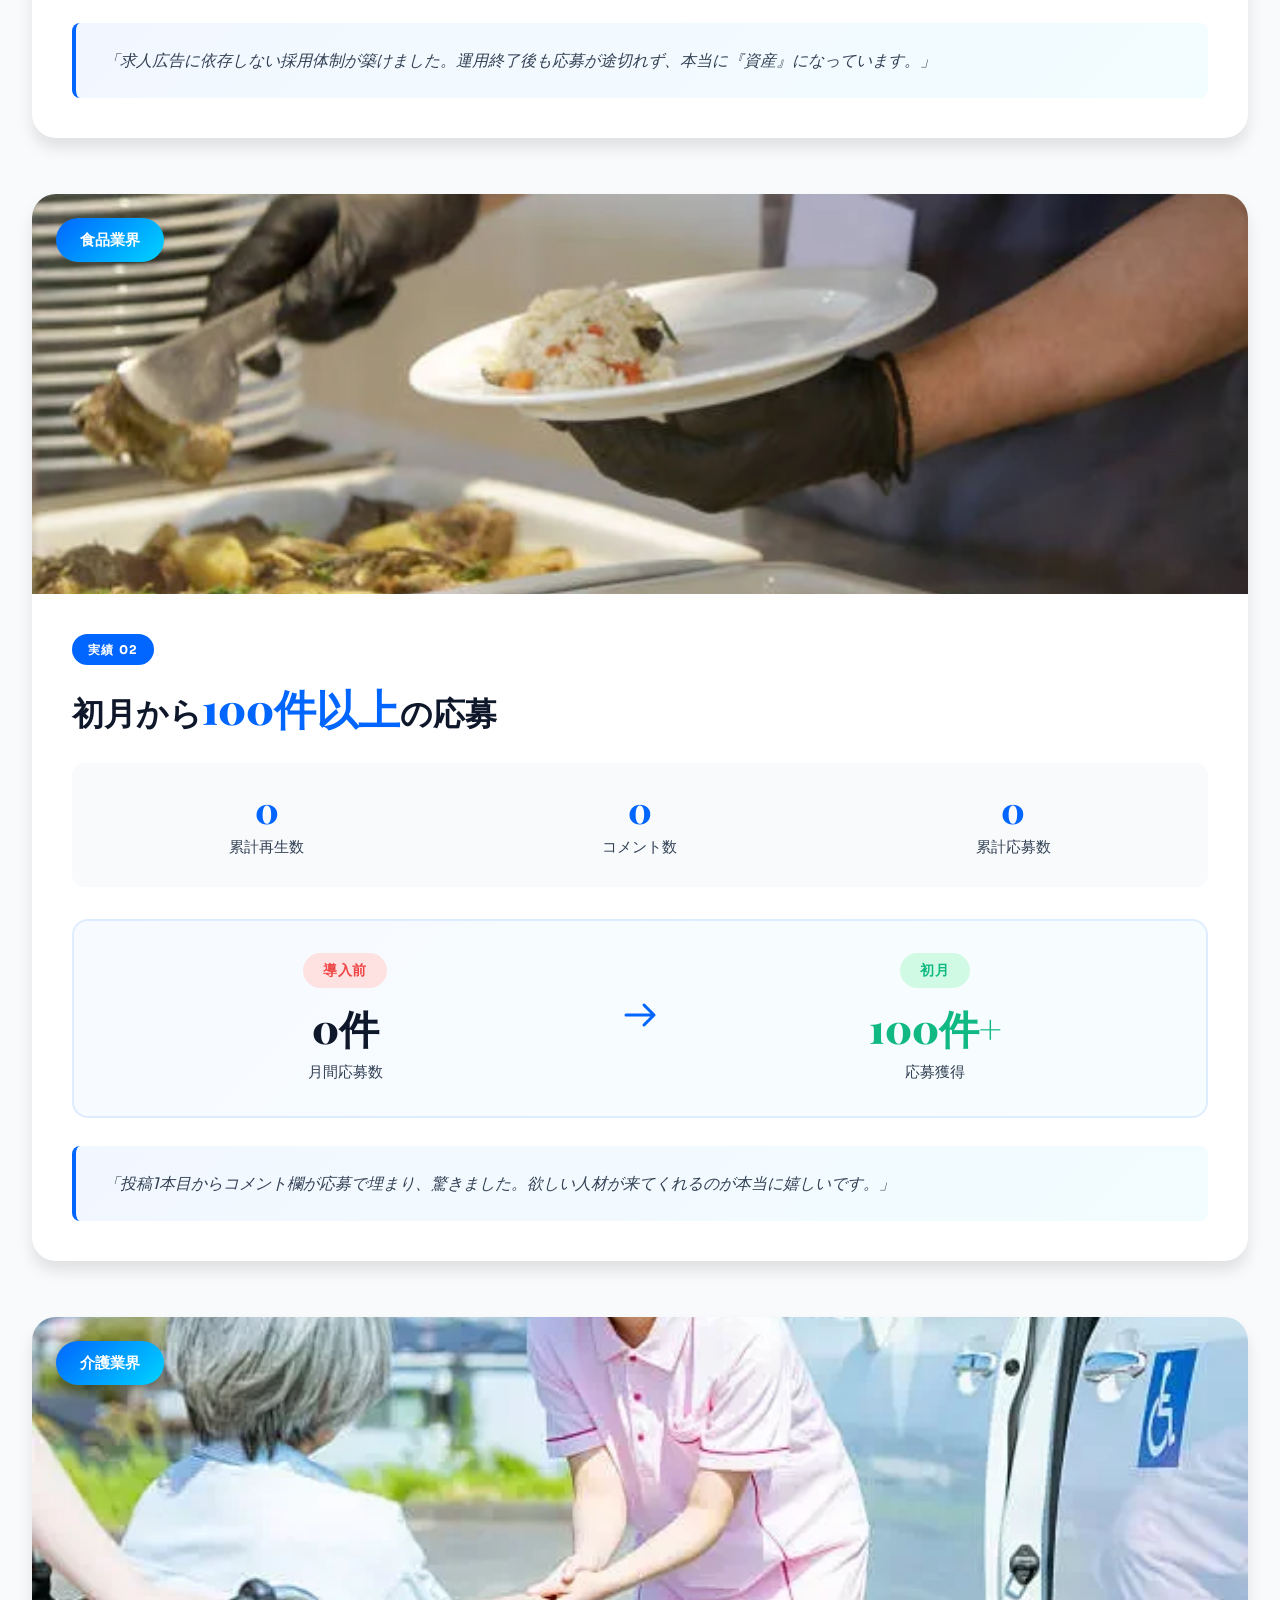
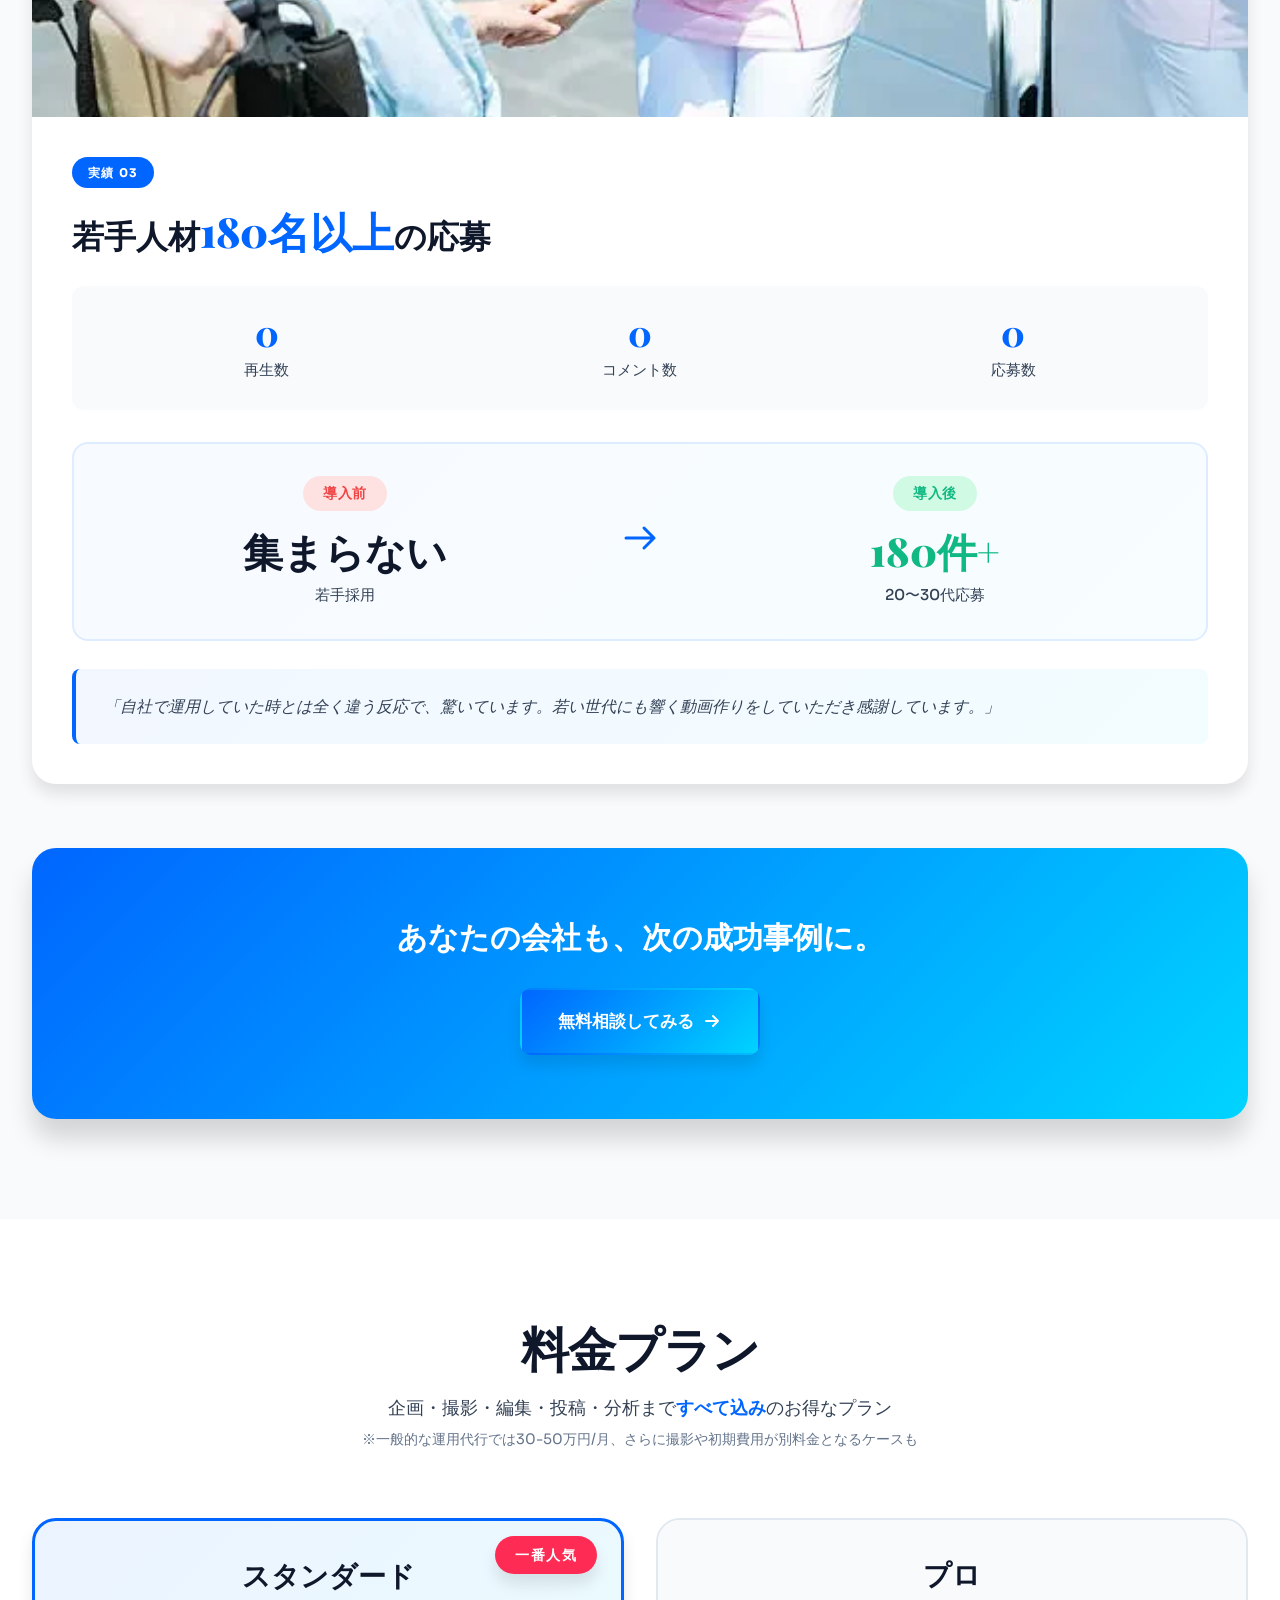
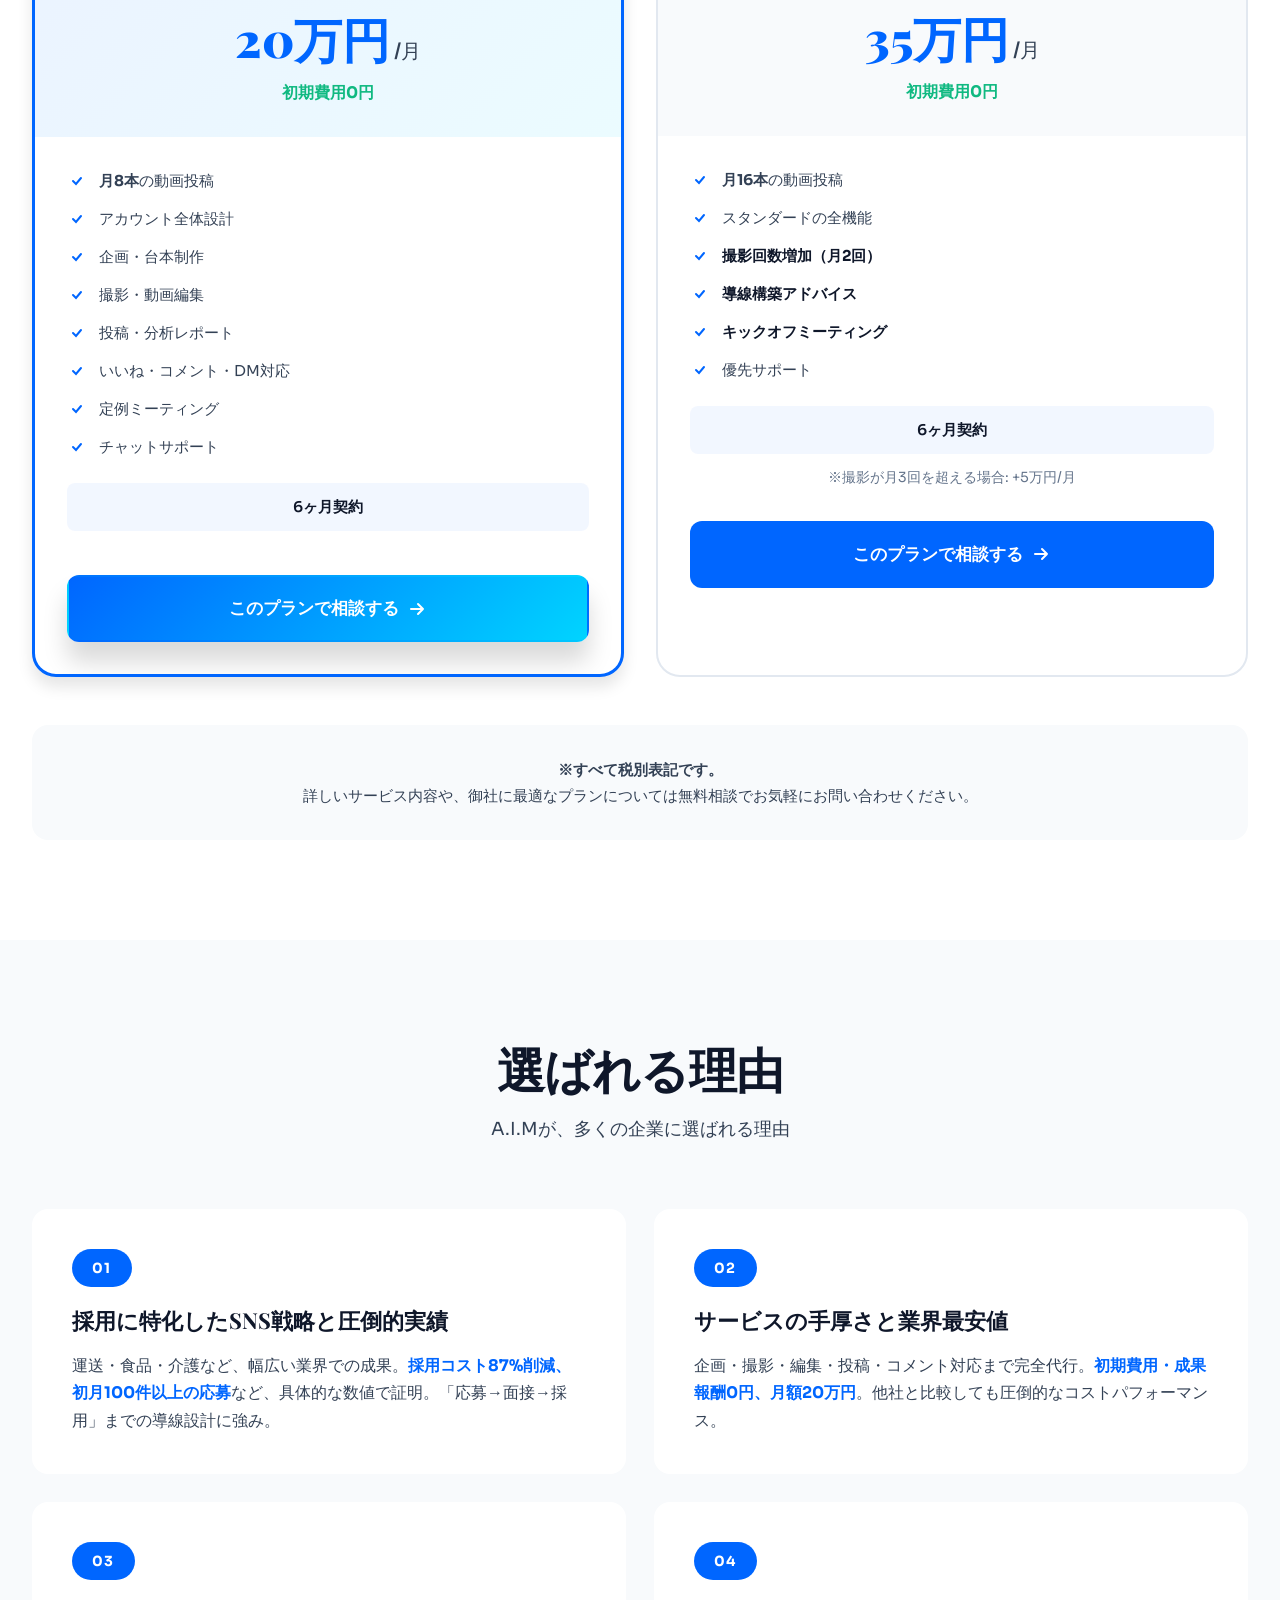
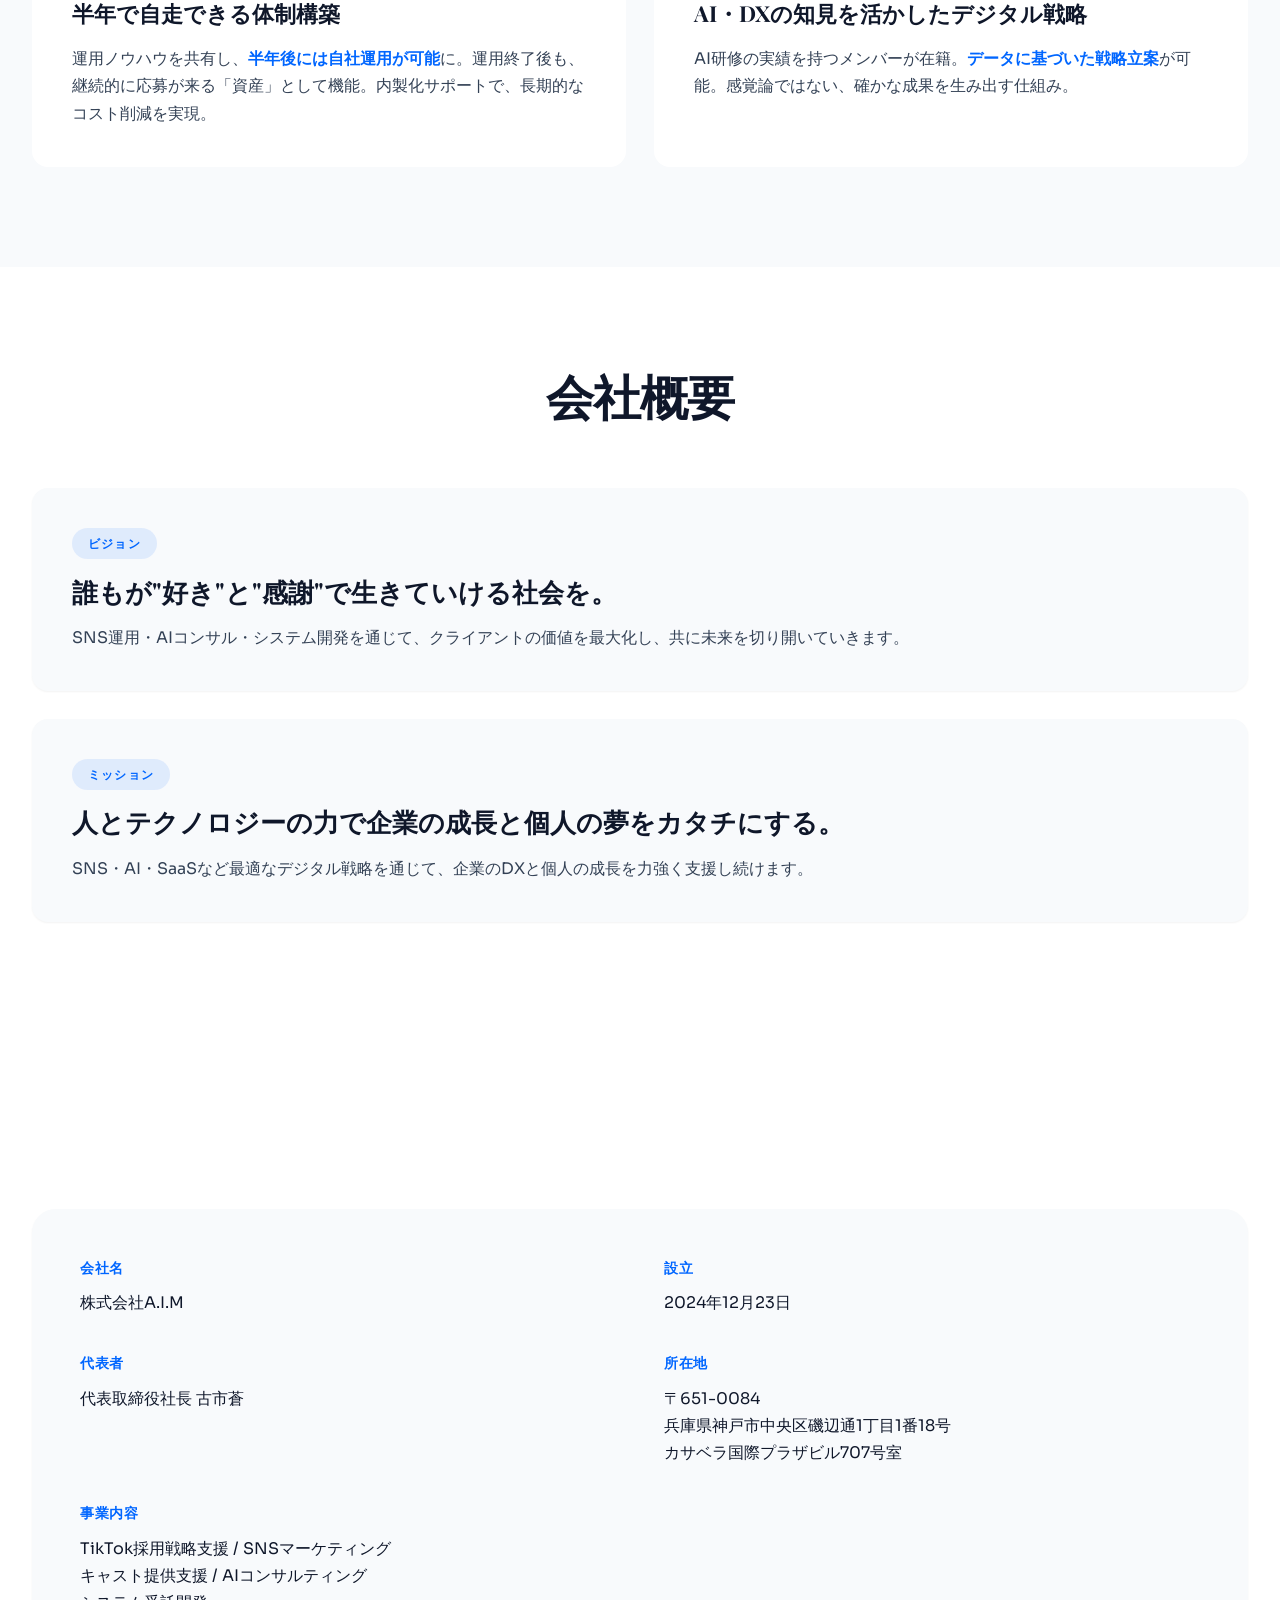
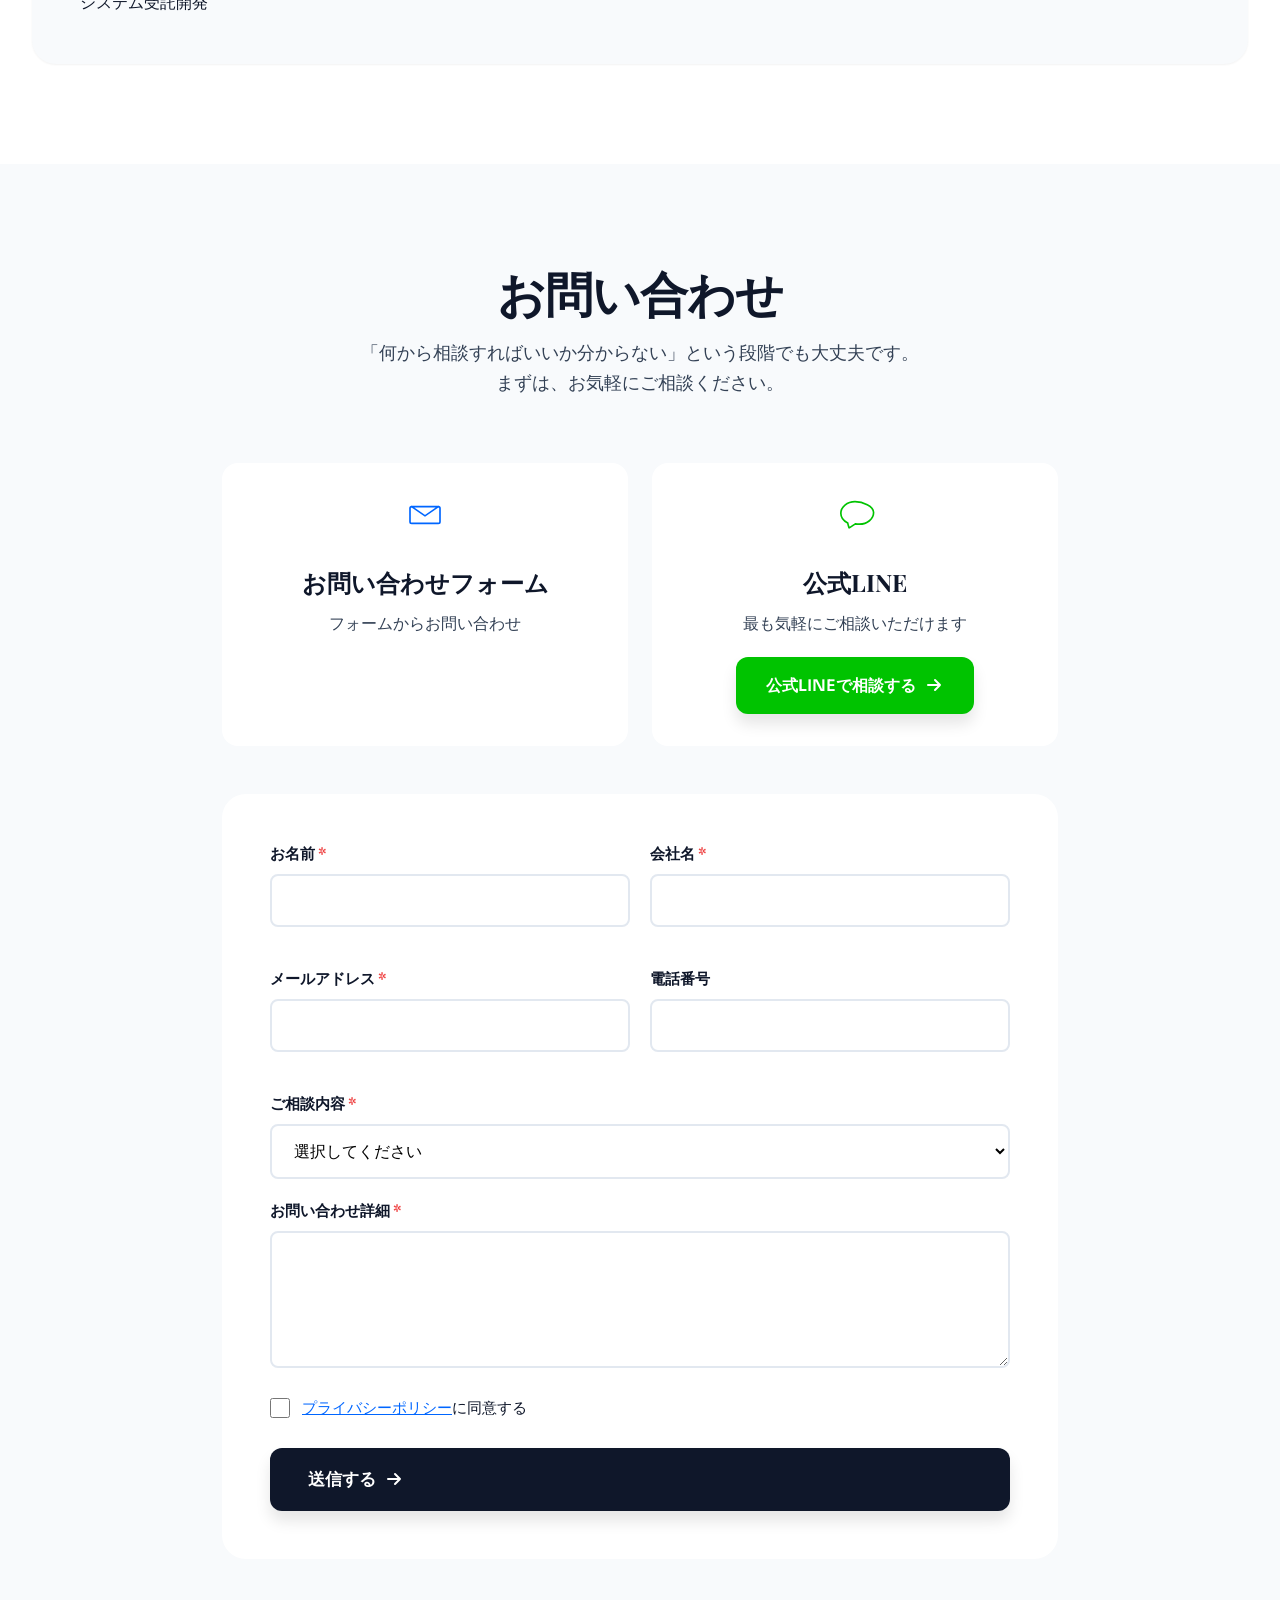
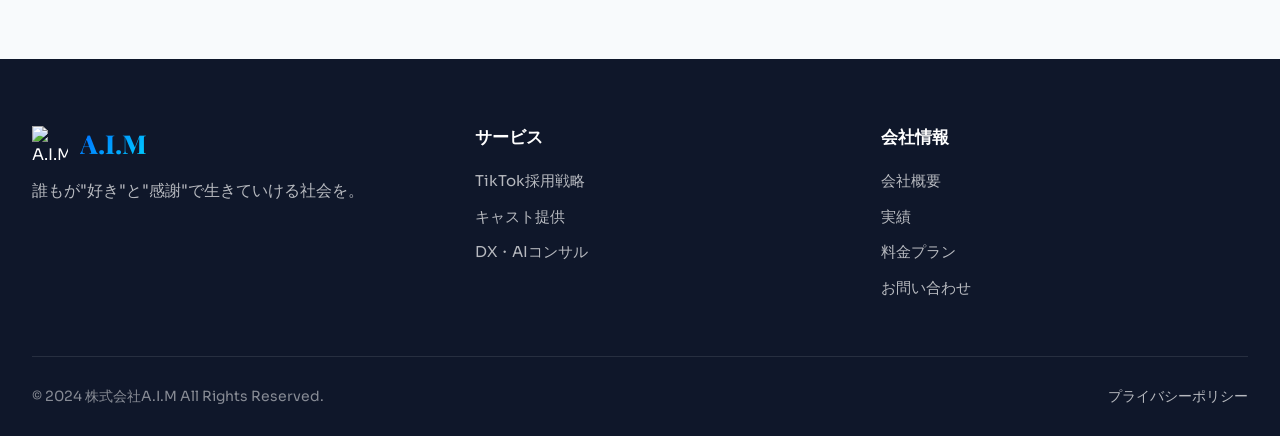
==== commit 22244744: "Update index.html" ====
--- a/index.html
+++ b/index.html
@@ -17,7 +17,7 @@
             <div class="header-content">
                 <div class="logo">
                     <a href="#home" class="logo-link">
-                        <img src="[data-uri]" alt="A.I.M Logo" class="logo-img">
+                        <img src="./a.i.m-logo" alt="A.I.M Logo" class="logo-img">
                         <span class="logo-text">A.I.M</span>
                     </a>
                 </div>
--- a/styles.css
+++ b/styles.css
@@ -0,0 +1,1917 @@
+/* ============================================
+   CSS Variables & Reset
+   ============================================ */
+:root {
+    /* Colors */
+    --primary-blue: #0066FF;
+    --primary-blue-light: #3385FF;
+    --primary-blue-dark: #0052CC;
+    --accent-cyan: #00D4FF;
+    
+    /* TikTok Colors */
+    --tiktok-black: #010101;
+    --tiktok-pink: #FE2C55;
+    --tiktok-cyan: #25F4EE;
+    
+    /* LINE Color */
+    --line-green: #00C300;
+    --line-green-dark: #00B900;
+    
+    --text-dark: #0F172A;
+    --text-gray: #334155;
+    --text-light: #64748B;
+    
+    --bg-white: #FFFFFF;
+    --bg-light: #F8FAFC;
+    --bg-gray: #E2E8F0;
+    
+    --success-green: #10B981;
+    --error-red: #EF4444;
+    
+    /* Spacing */
+    --section-padding: 100px;
+    --section-padding-mobile: 60px;
+    --container-width: 1280px;
+    --container-narrow: 900px;
+    
+    /* Typography */
+    --font-heading: 'Playfair Display', 'Noto Serif JP', serif;
+    --font-body: 'Sora', 'Noto Sans JP', sans-serif;
+    
+    /* Shadows */
+    --shadow-sm: 0 1px 2px rgba(0, 0, 0, 0.05);
+    --shadow-md: 0 4px 6px rgba(0, 0, 0, 0.07);
+    --shadow-lg: 0 10px 15px rgba(0, 0, 0, 0.1);
+    --shadow-xl: 0 20px 25px rgba(0, 0, 0, 0.15);
+    
+    /* Border Radius */
+    --radius-sm: 8px;
+    --radius-md: 12px;
+    --radius-lg: 16px;
+    --radius-xl: 24px;
+    
+    /* Transitions */
+    --transition-fast: 0.2s cubic-bezier(0.4, 0, 0.2, 1);
+    --transition-base: 0.3s cubic-bezier(0.4, 0, 0.2, 1);
+    --transition-slow: 0.5s cubic-bezier(0.4, 0, 0.2, 1);
+}
+
+* {
+    margin: 0;
+    padding: 0;
+    box-sizing: border-box;
+}
+
+html {
+    scroll-behavior: smooth;
+    font-size: 16px;
+}
+
+body {
+    font-family: var(--font-body);
+    color: var(--text-dark);
+    line-height: 1.6;
+    background-color: var(--bg-white);
+    overflow-x: hidden;
+    -webkit-font-smoothing: antialiased;
+    -moz-osx-font-smoothing: grayscale;
+}
+
+img {
+    max-width: 100%;
+    height: auto;
+    display: block;
+}
+
+a {
+    text-decoration: none;
+    color: inherit;
+    transition: var(--transition-base);
+}
+
+ul {
+    list-style: none;
+}
+
+/* ============================================
+   Text Highlighting - 視認性向上
+   ============================================ */
+.text-highlight {
+    color: var(--primary-blue);
+    font-weight: 700;
+}
+
+.text-highlight-hero {
+    color: white;
+    font-weight: 800;
+    font-size: 1.15em;
+    text-shadow: 0 2px 10px rgba(0, 0, 0, 0.2);
+}
+
+.text-highlight-large {
+    color: var(--primary-blue);
+    font-weight: 800;
+    font-size: 1.15em;
+}
+
+.text-highlight-xxl {
+    color: var(--primary-blue);
+    font-weight: 900;
+    font-size: 1.3em;
+}
+
+.text-success-large {
+    color: var(--success-green);
+    font-weight: 800;
+    font-size: 1.15em;
+}
+
+.note-text {
+    font-size: 0.9rem;
+    color: var(--text-light);
+    font-weight: 400;
+}
+
+/* ============================================
+   Container & Layout
+   ============================================ */
+.container {
+    max-width: var(--container-width);
+    margin: 0 auto;
+    padding: 0 32px;
+}
+
+.container-narrow {
+    max-width: var(--container-narrow);
+    margin: 0 auto;
+    padding: 0 32px;
+}
+
+.section-padding {
+    padding: var(--section-padding) 0;
+}
+
+/* ============================================
+   Typography
+   ============================================ */
+.section-header {
+    text-align: center;
+    margin-bottom: 64px;
+}
+
+.section-title {
+    font-family: var(--font-heading);
+    font-size: 3rem;
+    font-weight: 800;
+    margin-bottom: 16px;
+    color: var(--text-dark);
+    letter-spacing: -0.02em;
+    line-height: 1.2;
+}
+
+.section-subtitle {
+    font-size: 1.125rem;
+    color: var(--text-gray);
+    line-height: 1.7;
+    font-weight: 400;
+}
+
+/* ============================================
+   Labels
+   ============================================ */
+.service-label,
+.problem-label,
+.result-label,
+.reason-number,
+.plan-badge {
+    display: inline-block;
+    font-family: var(--font-body);
+    font-size: 0.75rem;
+    font-weight: 700;
+    text-transform: uppercase;
+    letter-spacing: 0.1em;
+    padding: 6px 16px;
+    border-radius: 50px;
+    background: var(--primary-blue);
+    color: white;
+    margin-bottom: 16px;
+}
+
+.reason-number {
+    font-size: 0.875rem;
+    padding: 8px 20px;
+}
+
+.plan-badge {
+    position: absolute;
+    top: 15px;
+    right: 24px;
+    background: var(--tiktok-pink);
+    font-size: 0.875rem;
+    padding: 8px 20px;
+    box-shadow: var(--shadow-lg);
+    animation: pulse 2.5s infinite;
+}
+
+@keyframes pulse {
+    0%, 100% { transform: scale(1); }
+    50% { transform: scale(1.1); }
+}
+
+/* ============================================
+   Buttons
+   ============================================ */
+.btn {
+    display: inline-flex;
+    align-items: center;
+    gap: 8px;
+    padding: 14px 28px;
+    border-radius: var(--radius-md);
+    font-weight: 600;
+    font-size: 1rem;
+    cursor: pointer;
+    transition: all var(--transition-base);
+    border: 2px solid transparent;
+    position: relative;
+    overflow: hidden;
+    font-family: var(--font-body);
+}
+
+.btn::before {
+    content: '';
+    position: absolute;
+    top: 50%;
+    left: 50%;
+    width: 0;
+    height: 0;
+    border-radius: 50%;
+    background: rgba(255, 255, 255, 0.2);
+    transform: translate(-50%, -50%);
+    transition: width 0.6s, height 0.6s;
+}
+
+.btn:hover::before {
+    width: 300px;
+    height: 300px;
+}
+
+.btn-primary {
+    background: linear-gradient(135deg, var(--primary-blue) 0%, var(--accent-cyan) 100%);
+    color: white;
+    box-shadow: var(--shadow-lg);
+}
+
+.btn-primary:hover {
+    transform: translateY(-3px);
+    box-shadow: var(--shadow-xl);
+}
+
+.btn-secondary {
+    background: white;
+    color: var(--primary-blue);
+    border: 2px solid white;
+}
+
+.btn-secondary:hover {
+    background: rgba(255, 255, 255, 0.9);
+    transform: translateY(-3px);
+}
+
+.btn-black {
+    background: var(--text-dark);
+    color: white;
+    box-shadow: var(--shadow-lg);
+}
+
+.btn-black:hover {
+    background: #000;
+    transform: translateY(-3px);
+    box-shadow: var(--shadow-xl);
+}
+
+.btn-tiktok {
+    background: var(--tiktok-pink);
+    color: white;
+    box-shadow: var(--shadow-lg);
+}
+
+.btn-tiktok:hover {
+    background: #FE1C45;
+    transform: translateY(-3px);
+    box-shadow: 0 20px 25px rgba(254, 44, 85, 0.3);
+}
+
+.btn-line {
+    background: var(--line-green);
+    color: white;
+    box-shadow: var(--shadow-lg);
+}
+
+.btn-line:hover {
+    background: var(--line-green-dark);
+    transform: translateY(-3px);
+    box-shadow: 0 20px 25px rgba(0, 195, 0, 0.3);
+}
+
+.btn-plan {
+    background: var(--primary-blue);
+    color: white;
+}
+
+.btn-plan:hover {
+    background: var(--primary-blue-dark);
+    transform: translateY(-3px);
+}
+
+.btn-plan-popular {
+    background: linear-gradient(135deg, var(--primary-blue) 0%, var(--accent-cyan) 100%);
+    color: white;
+    box-shadow: var(--shadow-xl);
+}
+
+.btn-plan-popular:hover {
+    transform: translateY(-3px);
+    box-shadow: 0 25px 30px rgba(0, 102, 255, 0.4);
+}
+
+.btn-large {
+    padding: 18px 36px;
+    font-size: 1.0625rem;
+}
+
+.btn-arrow {
+    transition: transform var(--transition-base);
+}
+
+.btn:hover .btn-arrow {
+    transform: translateX(4px);
+}
+
+/* ============================================
+   Header & Navigation
+   ============================================ */
+.header {
+    position: fixed;
+    top: 0;
+    left: 0;
+    right: 0;
+    z-index: 1000;
+    background: rgba(255, 255, 255, 0.95);
+    backdrop-filter: blur(20px);
+    border-bottom: 1px solid rgba(0, 0, 0, 0.05);
+    transition: var(--transition-base);
+}
+
+.header-content {
+    display: flex;
+    justify-content: space-between;
+    align-items: center;
+    padding: 16px 0;
+}
+
+.logo-link {
+    display: flex;
+    align-items: center;
+    gap: 12px;
+}
+
+.logo-img {
+    width: 36px;
+    height: 36px;
+    object-fit: contain;
+}
+
+.logo-text {
+    font-family: var(--font-heading);
+    font-size: 1.625rem;
+    font-weight: 800;
+    background: linear-gradient(135deg, var(--primary-blue) 0%, var(--accent-cyan) 100%);
+    -webkit-background-clip: text;
+    -webkit-text-fill-color: transparent;
+    background-clip: text;
+}
+
+.nav-desktop {
+    display: flex;
+}
+
+.nav-list {
+    display: flex;
+    gap: 40px;
+    align-items: center;
+}
+
+.nav-link {
+    font-weight: 500;
+    font-size: 0.9375rem;
+    color: var(--text-dark);
+    position: relative;
+    padding: 8px 0;
+}
+
+.nav-link::after {
+    content: '';
+    position: absolute;
+    bottom: 0;
+    left: 0;
+    width: 0;
+    height: 2px;
+    background: var(--primary-blue);
+    transition: width var(--transition-base);
+}
+
+.nav-link:hover::after {
+    width: 100%;
+}
+
+.nav-link-cta {
+    background: linear-gradient(135deg, var(--primary-blue) 0%, var(--accent-cyan) 100%);
+    color: white;
+    padding: 10px 20px;
+    border-radius: var(--radius-sm);
+}
+
+.nav-link-cta::after {
+    display: none;
+}
+
+.nav-link-cta:hover {
+    transform: translateY(-2px);
+    box-shadow: var(--shadow-md);
+}
+
+/* Hamburger Menu */
+.hamburger {
+    display: none;
+    flex-direction: column;
+    gap: 6px;
+    background: none;
+    border: none;
+    cursor: pointer;
+    padding: 8px;
+}
+
+.hamburger-line {
+    width: 28px;
+    height: 3px;
+    background: var(--primary-blue);
+    border-radius: 3px;
+    transition: var(--transition-base);
+}
+
+.hamburger.active .hamburger-line:nth-child(1) {
+    transform: rotate(45deg) translate(8px, 8px);
+}
+
+.hamburger.active .hamburger-line:nth-child(2) {
+    opacity: 0;
+}
+
+.hamburger.active .hamburger-line:nth-child(3) {
+    transform: rotate(-45deg) translate(7px, -7px);
+}
+
+/* Mobile Navigation */
+.nav-mobile {
+    display: none;
+    position: fixed;
+    top: 72px;
+    left: 0;
+    right: 0;
+    background: white;
+    box-shadow: var(--shadow-xl);
+    padding: 24px 32px;
+    opacity: 0;
+    transform: translateY(-20px);
+    transition: all var(--transition-base);
+}
+
+.nav-mobile.active {
+    display: block;
+    opacity: 1;
+    transform: translateY(0);
+}
+
+.nav-mobile-list {
+    display: flex;
+    flex-direction: column;
+    gap: 16px;
+}
+
+.nav-mobile-link {
+    font-weight: 500;
+    font-size: 1rem;
+    color: var(--text-dark);
+    padding: 12px 0;
+    border-bottom: 1px solid var(--bg-gray);
+    transition: var(--transition-base);
+}
+
+.nav-mobile-link:hover {
+    color: var(--primary-blue);
+    padding-left: 8px;
+}
+
+/* ============================================
+   Hero Section
+   ============================================ */
+.hero {
+    position: relative;
+    min-height: 100vh;
+    display: flex;
+    align-items: center;
+    padding-top: 72px;
+    overflow: hidden;
+}
+
+.hero-background {
+    position: absolute;
+    top: 0;
+    left: 0;
+    right: 0;
+    bottom: 0;
+    z-index: -1;
+}
+
+.hero-bg-image {
+    width: 100%;
+    height: 100%;
+    object-fit: cover;
+}
+
+.hero-overlay {
+    position: absolute;
+    top: 0;
+    left: 0;
+    right: 0;
+    bottom: 0;
+    background: linear-gradient(135deg, 
+        rgba(0, 102, 255, 0.88) 0%, 
+        rgba(0, 212, 255, 0.80) 100%);
+}
+
+.hero-content {
+    position: relative;
+    z-index: 1;
+}
+
+.hero-text {
+    max-width: 800px;
+    color: white;
+}
+
+.hero-title {
+    font-family: var(--font-heading);
+    font-size: 4rem;
+    font-weight: 800;
+    line-height: 1.15;
+    margin-bottom: 28px;
+    letter-spacing: -0.03em;
+}
+
+.highlight-gradient {
+    background: linear-gradient(135deg, #FFFFFF 0%, #E0F2FE 100%);
+    -webkit-background-clip: text;
+    -webkit-text-fill-color: transparent;
+    background-clip: text;
+    text-shadow: 0 0 30px rgba(255, 255, 255, 0.3);
+}
+
+.hero-subtitle {
+    font-size: 1.375rem;
+    line-height: 1.8;
+    margin-bottom: 40px;
+    opacity: 0.98;
+    font-weight: 400;
+}
+
+.hero-stat {
+    font-weight: 900;
+    font-size: 2rem;
+    text-shadow: 0 2px 10px rgba(0, 0, 0, 0.2);
+}
+
+.hero-cta {
+    display: flex;
+    gap: 16px;
+    flex-wrap: wrap;
+}
+
+/* Scroll Indicator */
+.scroll-indicator {
+    position: absolute;
+    bottom: 40px;
+    left: 50%;
+    transform: translateX(-50%);
+    display: flex;
+    flex-direction: column;
+    align-items: center;
+    gap: 12px;
+    color: white;
+    animation: bounce-vertical 2s infinite;
+}
+
+.scroll-line {
+    width: 2px;
+    height: 60px;
+    background: linear-gradient(to bottom, rgba(255,255,255,0), rgba(255,255,255,0.8));
+    border-radius: 2px;
+}
+
+.scroll-text {
+    font-size: 0.875rem;
+    font-weight: 500;
+    letter-spacing: 0.1em;
+    text-transform: uppercase;
+}
+
+@keyframes bounce-vertical {
+    0%, 100% { transform: translateX(-50%) translateY(0); }
+    50% { transform: translateX(-50%) translateY(-10px); }
+}
+
+/* ============================================
+   Problems Section
+   ============================================ */
+.problems {
+    background: var(--bg-light);
+}
+
+.problems-grid {
+    display: grid;
+    grid-template-columns: repeat(2, 1fr);
+    gap: 28px;
+    margin-bottom: 56px;
+}
+
+.problem-card {
+    background: white;
+    padding: 40px;
+    border-radius: var(--radius-lg);
+    box-shadow: var(--shadow-md);
+    transition: var(--transition-base);
+}
+
+.problem-card:hover {
+    transform: translateY(-6px);
+    box-shadow: var(--shadow-xl);
+}
+
+.problem-title {
+    font-family: var(--font-heading);
+    font-size: 1.625rem;
+    font-weight: 700;
+    color: var(--text-dark);
+    margin-bottom: 24px;
+}
+
+.problem-list {
+    display: flex;
+    flex-direction: column;
+    gap: 18px;
+}
+
+.problem-item {
+    display: flex;
+    gap: 14px;
+    align-items: flex-start;
+    font-size: 1rem;
+    line-height: 1.7;
+}
+
+.problem-icon {
+    flex-shrink: 0;
+    margin-top: 4px;
+    color: var(--primary-blue);
+}
+
+.problems-solution {
+    text-align: center;
+    padding: 56px 40px;
+    background: linear-gradient(135deg, var(--primary-blue) 0%, var(--accent-cyan) 100%);
+    border-radius: var(--radius-xl);
+    color: white;
+    box-shadow: var(--shadow-xl);
+}
+
+.solution-arrow {
+    margin-bottom: 20px;
+}
+
+.solution-text {
+    font-size: 1.875rem;
+    font-weight: 700;
+    font-family: var(--font-heading);
+}
+
+/* ============================================
+   Services Section - TikTok適度に黒
+   ============================================ */
+.services {
+    background: white;
+}
+
+/* TikTok Service - 適度な黒使用 */
+.service-tiktok {
+    position: relative;
+    background: linear-gradient(135deg, 
+        rgba(1, 1, 1, 0.03) 0%, 
+        rgba(254, 44, 85, 0.03) 50%,
+        rgba(37, 244, 238, 0.03) 100%);
+    border: 2px solid rgba(1, 1, 1, 0.08);
+    border-radius: var(--radius-xl);
+    padding: 56px;
+    margin-bottom: 48px;
+    overflow: hidden;
+}
+
+.service-tiktok::before {
+    content: '';
+    position: absolute;
+    top: -50%;
+    right: -20%;
+    width: 500px;
+    height: 500px;
+    background: radial-gradient(circle, rgba(254, 44, 85, 0.08) 0%, transparent 70%);
+    pointer-events: none;
+}
+
+.service-tiktok-content {
+    display: grid;
+    grid-template-columns: 1.2fr 1fr;
+    gap: 56px;
+    align-items: center;
+    margin-bottom: 48px;
+    position: relative;
+    z-index: 1;
+}
+
+/* TikTokロゴテキスト - 黒基調 */
+.tiktok-logo-text {
+    font-family: var(--font-heading);
+    font-weight: 900;
+    color: var(--tiktok-black);
+    position: relative;
+    display: inline-block;
+}
+
+.tiktok-logo-text::after {
+    content: 'TikTok';
+    position: absolute;
+    top: 2px;
+    left: 2px;
+    color: var(--tiktok-cyan);
+    z-index: -1;
+    opacity: 0.5;
+}
+
+.service-tiktok-title {
+    font-family: var(--font-heading);
+    font-size: 2.25rem;
+    font-weight: 800;
+    margin-bottom: 16px;
+    color: var(--text-dark);
+    line-height: 1.2;
+}
+
+.service-tiktok-subtitle {
+    font-size: 1.125rem;
+    font-weight: 600;
+    color: var(--text-dark);
+    margin-bottom: 16px;
+}
+
+.service-tiktok-description {
+    font-size: 1.125rem;
+    color: var(--text-gray);
+    line-height: 1.8;
+    margin-bottom: 40px;
+}
+
+.service-stats-row {
+    display: flex;
+    gap: 32px;
+    margin-bottom: 32px;
+}
+
+.stat-item-tiktok {
+    text-align: center;
+}
+
+.stat-number-tiktok {
+    font-family: var(--font-heading);
+    font-size: 2.25rem;
+    font-weight: 800;
+    color: var(--tiktok-pink);
+    line-height: 1;
+    margin-bottom: 8px;
+}
+
+.stat-label-tiktok {
+    font-size: 0.875rem;
+    color: var(--text-gray);
+    font-weight: 500;
+}
+
+.service-tiktok-image {
+    width: 100%;
+    height: 360px;
+    object-fit: cover;
+    border-radius: var(--radius-lg);
+    box-shadow: var(--shadow-xl);
+    border: 3px solid var(--tiktok-black);
+}
+
+.service-features-grid {
+    display: grid;
+    grid-template-columns: repeat(4, 1fr);
+    gap: 20px;
+    position: relative;
+    z-index: 1;
+}
+
+.feature-item-tiktok {
+    background: white;
+    padding: 28px;
+    border-radius: var(--radius-md);
+    border: 2px solid rgba(1, 1, 1, 0.08);
+    transition: var(--transition-base);
+}
+
+.feature-item-tiktok:hover {
+    transform: translateY(-6px);
+    border-color: var(--tiktok-pink);
+    box-shadow: var(--shadow-lg);
+}
+
+.feature-number-tiktok {
+    font-family: var(--font-body);
+    font-size: 1.375rem;
+    font-weight: 700;
+    color: var(--tiktok-pink);
+    margin-bottom: 12px;
+}
+
+.feature-title-tiktok {
+    font-family: var(--font-heading);
+    font-size: 1.125rem;
+    font-weight: 700;
+    margin-bottom: 10px;
+    color: var(--text-dark);
+}
+
+.feature-text-tiktok {
+    font-size: 0.9375rem;
+    color: var(--text-gray);
+    line-height: 1.6;
+}
+
+/* Sub Services */
+.services-sub-grid {
+    display: grid;
+    grid-template-columns: repeat(2, 1fr);
+    gap: 28px;
+}
+
+.service-sub-card {
+    background: var(--bg-light);
+    padding: 0;
+    border-radius: var(--radius-lg);
+    transition: var(--transition-base);
+    overflow: hidden;
+}
+
+.service-sub-card:hover {
+    transform: translateY(-6px);
+    box-shadow: var(--shadow-xl);
+}
+
+.service-sub-visual {
+    width: 100%;
+    height: 240px;
+    overflow: hidden;
+}
+
+.service-sub-image {
+    width: 100%;
+    height: 100%;
+    object-fit: cover;
+    transition: transform 0.6s ease;
+}
+
+.service-sub-card:hover .service-sub-image {
+    transform: scale(1.05);
+}
+
+.service-sub-card > .service-label {
+    margin: 24px 24px 24px 24px;
+    border-radius: 5px;
+}
+
+.service-sub-title {
+    font-family: var(--font-heading);
+    font-size: 1.5rem;
+    font-weight: 700;
+    margin: 20px 24px 12px;
+    color: var(--text-dark);
+}
+
+.service-sub-text {
+    font-size: 1rem;
+    color: var(--text-gray);
+    line-height: 1.7;
+    margin: 0 24px 20px;
+}
+
+.service-sub-link {
+    display: inline-flex;
+    align-items: center;
+    gap: 8px;
+    color: var(--primary-blue);
+    font-weight: 600;
+    margin: 0 24px 24px;
+    transition: var(--transition-base);
+}
+
+.service-sub-link:hover {
+    gap: 12px;
+}
+
+/* ============================================
+   Results Section - 洗練されたBefore/After
+   ============================================ */
+.results {
+    background: var(--bg-light);
+}
+
+.results-grid {
+    display: grid;
+    gap: 56px;
+    margin-bottom: 64px;
+}
+
+.result-card {
+    background: white;
+    border-radius: var(--radius-xl);
+    overflow: hidden;
+    box-shadow: var(--shadow-lg);
+    transition: var(--transition-base);
+}
+
+.result-card:hover {
+    transform: translateY(-6px);
+    box-shadow: var(--shadow-xl);
+}
+
+.result-visual {
+    position: relative;
+    width: 100%;
+    height: 400px;
+    overflow: hidden;
+}
+
+.result-image {
+    width: 100%;
+    height: 100%;
+    object-fit: cover;
+    transition: transform 0.6s ease;
+}
+
+.result-card:hover .result-image {
+    transform: scale(1.05);
+}
+
+.result-badge {
+    position: absolute;
+    top: 24px;
+    left: 24px;
+    background: linear-gradient(135deg, var(--primary-blue) 0%, var(--accent-cyan) 100%);
+    color: white;
+    padding: 10px 24px;
+    border-radius: 50px;
+    font-weight: 600;
+    font-size: 0.9375rem;
+    box-shadow: var(--shadow-lg);
+}
+
+.result-content {
+    padding: 40px;
+}
+
+.result-title {
+    font-family: var(--font-heading);
+    font-size: 2rem;
+    font-weight: 800;
+    margin-bottom: 28px;
+    color: var(--text-dark);
+    line-height: 1.3;
+}
+
+.result-stats {
+    display: flex;
+    gap: 40px;
+    margin-bottom: 32px;
+    padding: 28px;
+    background: var(--bg-light);
+    border-radius: var(--radius-md);
+}
+
+.result-stat {
+    text-align: center;
+    flex: 1;
+}
+
+.result-stat-number {
+    font-family: var(--font-heading);
+    font-size: 2.25rem;
+    font-weight: 800;
+    color: var(--primary-blue);
+    line-height: 1;
+    margin-bottom: 8px;
+}
+
+.result-stat-label {
+    font-size: 0.9375rem;
+    color: var(--text-gray);
+    font-weight: 500;
+}
+
+/* 洗練されたBefore/After比較 */
+.result-comparison-modern {
+    display: flex;
+    align-items: center;
+    gap: 32px;
+    padding: 32px;
+    background: linear-gradient(135deg, 
+        rgba(0, 102, 255, 0.03) 0%, 
+        rgba(0, 212, 255, 0.03) 100%);
+    border-radius: var(--radius-lg);
+    margin-bottom: 28px;
+    border: 2px solid rgba(0, 102, 255, 0.1);
+}
+
+.comparison-col {
+    flex: 1;
+    text-align: center;
+}
+
+.comparison-header {
+    display: inline-block;
+    padding: 6px 20px;
+    border-radius: 50px;
+    font-size: 0.875rem;
+    font-weight: 700;
+    margin-bottom: 16px;
+    text-transform: uppercase;
+    letter-spacing: 0.05em;
+}
+
+.comparison-header.before {
+    background: #FEE2E2;
+    color: var(--error-red);
+}
+
+.comparison-header.after {
+    background: #D1FAE5;
+    color: var(--success-green);
+}
+
+.comparison-value-large {
+    font-family: var(--font-heading);
+    font-size: 2.5rem;
+    font-weight: 900;
+    color: var(--text-dark);
+    line-height: 1.2;
+    margin-bottom: 8px;
+}
+
+.comparison-value-large.success {
+    color: var(--success-green);
+}
+
+.value-unit {
+    font-size: 1.25rem;
+    font-weight: 600;
+    color: var(--text-gray);
+}
+
+.comparison-desc {
+    font-size: 0.9375rem;
+    color: var(--text-gray);
+    font-weight: 500;
+}
+
+.comparison-arrow-modern {
+    color: var(--primary-blue);
+    flex-shrink: 0;
+}
+
+.result-quote {
+    padding: 24px 28px;
+    background: linear-gradient(135deg, 
+        rgba(0, 102, 255, 0.05) 0%, 
+        rgba(0, 212, 255, 0.05) 100%);
+    border-left: 4px solid var(--primary-blue);
+    border-radius: var(--radius-sm);
+    font-size: 1rem;
+    font-style: italic;
+    color: var(--text-gray);
+    line-height: 1.7;
+}
+
+.results-cta {
+    text-align: center;
+    padding: 64px 40px;
+    background: linear-gradient(135deg, var(--primary-blue) 0%, var(--accent-cyan) 100%);
+    border-radius: var(--radius-xl);
+    color: white;
+    box-shadow: var(--shadow-xl);
+}
+
+.results-cta-text {
+    font-size: 1.875rem;
+    font-weight: 800;
+    font-family: var(--font-heading);
+    margin-bottom: 28px;
+}
+
+/* ============================================
+   Plans Section - プラン紹介
+   ============================================ */
+.plans {
+    background: white;
+}
+
+.plans-grid {
+    display: grid;
+    grid-template-columns: repeat(2, 1fr);
+    gap: 32px;
+    margin-bottom: 48px;
+}
+
+.plan-card {
+    position: relative;
+    background: white;
+    border: 2px solid var(--bg-gray);
+    border-radius: var(--radius-xl);
+    padding: 0;
+    transition: var(--transition-base);
+    overflow: hidden;
+}
+
+.plan-card:hover {
+    transform: translateY(-8px);
+    box-shadow: var(--shadow-xl);
+    border-color: var(--primary-blue);
+}
+
+.plan-card.popular {
+    border: 3px solid var(--primary-blue);
+    box-shadow: var(--shadow-lg);
+}
+
+.plan-header {
+    background: var(--bg-light);
+    padding: 32px;
+    text-align: center;
+}
+
+.plan-card.popular .plan-header {
+    background: linear-gradient(135deg, 
+        rgba(0, 102, 255, 0.08) 0%, 
+        rgba(0, 212, 255, 0.08) 100%);
+}
+
+.plan-name {
+    font-family: var(--font-heading);
+    font-size: 1.75rem;
+    font-weight: 800;
+    color: var(--text-dark);
+    margin-bottom: 16px;
+}
+
+.plan-price {
+    display: flex;
+    align-items: baseline;
+    justify-content: center;
+    gap: 4px;
+    margin-bottom: 12px;
+}
+
+.price-amount {
+    font-family: var(--font-heading);
+    font-size: 3rem;
+    font-weight: 900;
+    color: var(--primary-blue);
+    line-height: 1;
+}
+
+.price-period {
+    font-size: 1.25rem;
+    color: var(--text-gray);
+    font-weight: 500;
+}
+
+.plan-note {
+    font-size: 1rem;
+    color: var(--success-green);
+    font-weight: 700;
+}
+
+.plan-body {
+    padding: 32px;
+}
+
+.plan-features {
+    display: flex;
+    flex-direction: column;
+    gap: 14px;
+    margin-bottom: 24px;
+}
+
+.plan-feature {
+    display: flex;
+    align-items: flex-start;
+    gap: 12px;
+    font-size: 0.9375rem;
+    line-height: 1.6;
+    color: var(--text-gray);
+}
+
+.plan-feature.highlight {
+    color: var(--text-dark);
+    font-weight: 600;
+}
+
+.feature-check {
+    color: var(--primary-blue);
+    flex-shrink: 0;
+    margin-top: 2px;
+}
+
+.plan-contract {
+    font-size: 0.9375rem;
+    color: var(--text-dark);
+    font-weight: 600;
+    padding: 12px 20px;
+    background: rgba(0, 102, 255, 0.05);
+    border-radius: var(--radius-sm);
+    text-align: center;
+    margin-bottom: 12px;
+}
+
+.plan-option {
+    font-size: 0.875rem;
+    color: var(--text-light);
+    text-align: center;
+}
+
+.plan-footer {
+    padding: 0 32px 32px;
+}
+
+.plan-footer .btn {
+    width: 100%;
+    justify-content: center;
+}
+
+.plans-note {
+    text-align: center;
+    padding: 32px;
+    background: var(--bg-light);
+    border-radius: var(--radius-lg);
+}
+
+.plans-note-text {
+    font-size: 0.9375rem;
+    color: var(--text-gray);
+    line-height: 1.7;
+}
+
+/* ============================================
+   Reasons Section
+   ============================================ */
+.reasons {
+    background: var(--bg-light);
+}
+
+.reasons-grid {
+    display: grid;
+    grid-template-columns: repeat(2, 1fr);
+    gap: 28px;
+}
+
+.reason-item {
+    background: white;
+    padding: 40px;
+    border-radius: var(--radius-lg);
+    transition: var(--transition-base);
+}
+
+.reason-item:hover {
+    transform: translateY(-6px);
+    box-shadow: var(--shadow-xl);
+}
+
+.reason-title {
+    font-family: var(--font-heading);
+    font-size: 1.375rem;
+    font-weight: 700;
+    margin-bottom: 14px;
+    color: var(--text-dark);
+}
+
+.reason-text {
+    font-size: 1rem;
+    color: var(--text-gray);
+    line-height: 1.7;
+}
+
+/* ============================================
+   About Section
+   ============================================ */
+.about {
+    background: white;
+}
+
+.about-vision-grid {
+    display: grid;
+    gap: 28px;
+    margin-bottom: 56px;
+}
+
+.about-vision-card {
+    background: var(--bg-light);
+    padding: 40px;
+    border-radius: var(--radius-lg);
+    box-shadow: var(--shadow-sm);
+    transition: var(--transition-base);
+}
+
+.about-vision-card:hover {
+    transform: translateY(-4px);
+    box-shadow: var(--shadow-lg);
+}
+
+.about-vision-label {
+    display: inline-block;
+    font-family: var(--font-body);
+    font-size: 0.75rem;
+    font-weight: 700;
+    color: var(--primary-blue);
+    text-transform: uppercase;
+    letter-spacing: 0.1em;
+    margin-bottom: 14px;
+    padding: 6px 16px;
+    background: rgba(0, 102, 255, 0.1);
+    border-radius: 50px;
+}
+
+.about-vision-title {
+    font-family: var(--font-heading);
+    font-size: 1.625rem;
+    font-weight: 700;
+    margin-bottom: 14px;
+    color: var(--text-dark);
+    line-height: 1.4;
+}
+
+.about-vision-text {
+    font-size: 1rem;
+    color: var(--text-gray);
+    line-height: 1.7;
+}
+
+.company-info {
+    background: var(--bg-light);
+    padding: 48px;
+    border-radius: var(--radius-xl);
+    box-shadow: var(--shadow-sm);
+}
+
+.company-info-grid {
+    display: grid;
+    grid-template-columns: repeat(2, 1fr);
+    gap: 36px 48px;
+}
+
+.company-info-item {
+    display: flex;
+    flex-direction: column;
+    gap: 10px;
+}
+
+.company-info-label {
+    font-weight: 700;
+    color: var(--primary-blue);
+    font-size: 0.875rem;
+    text-transform: uppercase;
+    letter-spacing: 0.05em;
+}
+
+.company-info-value {
+    font-size: 1rem;
+    color: var(--text-dark);
+    line-height: 1.7;
+}
+
+/* ============================================
+   Contact Section - 余白調整
+   ============================================ */
+.contact {
+    background: var(--bg-light);
+}
+
+.contact-methods {
+    display: grid;
+    grid-template-columns: repeat(2, 1fr);
+    gap: 24px;
+    margin-bottom: 48px;
+}
+
+.contact-method {
+    background: white;
+    padding: 32px;
+    border-radius: var(--radius-lg);
+    text-align: center;
+    transition: var(--transition-base);
+}
+
+.contact-method:hover {
+    transform: translateY(-6px);
+    box-shadow: var(--shadow-xl);
+}
+
+.contact-method-icon {
+    color: var(--primary-blue);
+    margin: 0 auto 20px;
+}
+
+.line-icon {
+    color: var(--line-green);
+}
+
+.contact-method-title {
+    font-family: var(--font-heading);
+    font-size: 1.5rem;
+    font-weight: 700;
+    margin-bottom: 10px;
+    color: var(--text-dark);
+}
+
+.contact-method-text {
+    font-size: 1rem;
+    color: var(--text-gray);
+    margin-bottom: 20px;
+}
+
+.contact-form-wrapper {
+    max-width: 100%;
+}
+
+.contact-form {
+    background: white;
+    padding: 48px;
+    border-radius: var(--radius-xl);
+}
+
+.form-row {
+    display: grid;
+    grid-template-columns: repeat(2, 1fr);
+    gap: 20px;
+    margin-bottom: 20px;
+}
+
+.form-group {
+    margin-bottom: 20px;
+}
+
+.form-label {
+    display: block;
+    font-weight: 600;
+    margin-bottom: 8px;
+    color: var(--text-dark);
+    font-size: 0.9375rem;
+}
+
+.required {
+    color: var(--error-red);
+}
+
+.form-input,
+.form-select,
+.form-textarea {
+    width: 100%;
+    padding: 14px 18px;
+    border: 2px solid var(--bg-gray);
+    border-radius: var(--radius-sm);
+    font-size: 1rem;
+    font-family: var(--font-body);
+    transition: var(--transition-base);
+    background: white;
+}
+
+.form-input:focus,
+.form-select:focus,
+.form-textarea:focus {
+    outline: none;
+    border-color: var(--primary-blue);
+    box-shadow: 0 0 0 4px rgba(0, 102, 255, 0.1);
+}
+
+.form-textarea {
+    resize: vertical;
+}
+
+.form-privacy {
+    margin-bottom: 28px;
+}
+
+.privacy-checkbox {
+    display: flex;
+    align-items: center;
+    gap: 12px;
+    cursor: pointer;
+    font-size: 0.9375rem;
+}
+
+.privacy-checkbox input[type="checkbox"] {
+    width: 20px;
+    height: 20px;
+    cursor: pointer;
+}
+
+.privacy-link {
+    color: var(--primary-blue);
+    text-decoration: underline;
+}
+
+.btn-submit {
+    width: 100%;
+}
+
+.form-success {
+    background: white;
+    padding: 64px 48px;
+    border-radius: var(--radius-xl);
+    text-align: center;
+}
+
+.success-icon {
+    color: var(--success-green);
+    margin: 0 auto 28px;
+}
+
+.success-title {
+    font-family: var(--font-heading);
+    font-size: 2rem;
+    font-weight: 800;
+    margin-bottom: 14px;
+    color: var(--text-dark);
+}
+
+.success-text {
+    font-size: 1.0625rem;
+    color: var(--text-gray);
+    line-height: 1.7;
+}
+
+/* ============================================
+   Footer
+   ============================================ */
+.footer {
+    background: var(--text-dark);
+    color: white;
+    padding: 64px 0 28px;
+}
+
+.footer-logo {
+    display: flex;
+    align-items: center;
+    gap: 12px;
+    margin-bottom: 14px;
+}
+
+.footer-logo-img {
+    width: 36px;
+    height: 36px;
+    object-fit: contain;
+}
+
+.footer-content {
+    display: grid;
+    grid-template-columns: 1fr 2fr;
+    gap: 56px;
+    margin-bottom: 56px;
+}
+
+.footer-tagline {
+    font-size: 1rem;
+    color: rgba(255, 255, 255, 0.7);
+    line-height: 1.6;
+}
+
+.footer-nav {
+    display: grid;
+    grid-template-columns: repeat(2, 1fr);
+    gap: 40px;
+}
+
+.footer-nav-title {
+    font-family: var(--font-heading);
+    font-size: 1.0625rem;
+    font-weight: 700;
+    margin-bottom: 18px;
+}
+
+.footer-nav-list {
+    display: flex;
+    flex-direction: column;
+    gap: 10px;
+}
+
+.footer-nav-list a {
+    color: rgba(255, 255, 255, 0.7);
+    transition: var(--transition-base);
+    font-size: 0.9375rem;
+}
+
+.footer-nav-list a:hover {
+    color: white;
+    padding-left: 8px;
+}
+
+.footer-bottom {
+    display: flex;
+    justify-content: space-between;
+    align-items: center;
+    padding-top: 28px;
+    border-top: 1px solid rgba(255, 255, 255, 0.1);
+}
+
+.copyright {
+    font-size: 0.875rem;
+    color: rgba(255, 255, 255, 0.5);
+}
+
+.footer-links {
+    display: flex;
+    gap: 28px;
+}
+
+.footer-link {
+    font-size: 0.875rem;
+    color: rgba(255, 255, 255, 0.7);
+}
+
+.footer-link:hover {
+    color: white;
+}
+
+/* ============================================
+   Animations
+   ============================================ */
+.animate-fade-in {
+    animation: fadeIn 1s ease forwards;
+}
+
+.animate-on-scroll {
+    opacity: 0;
+    transform: translateY(30px);
+}
+
+.animate-on-scroll.visible {
+    animation: fadeInUp 0.7s ease forwards;
+}
+
+@keyframes fadeIn {
+    to {
+        opacity: 1;
+    }
+}
+
+@keyframes fadeInUp {
+    to {
+        opacity: 1;
+        transform: translateY(0);
+    }
+}
+
+/* ============================================
+   Responsive Design
+   ============================================ */
+@media (max-width: 1024px) {
+    .section-title {
+        font-size: 2.5rem;
+    }
+    
+    .hero-title {
+        font-size: 3.25rem;
+    }
+    
+    .service-tiktok-content {
+        grid-template-columns: 1fr;
+        gap: 40px;
+    }
+    
+    .service-features-grid {
+        grid-template-columns: repeat(2, 1fr);
+    }
+    
+    .plans-grid {
+        grid-template-columns: 1fr;
+    }
+}
+
+@media (max-width: 768px) {
+    /* Global */
+    .container, .container-narrow {
+        padding: 0 20px;
+    }
+    
+    .section-padding {
+        padding: var(--section-padding-mobile) 0;
+    }
+    
+    .section-title {
+        font-size: 2rem;
+    }
+    
+    .section-subtitle {
+        font-size: 1rem;
+    }
+    
+    .section-header {
+        margin-bottom: 40px;
+    }
+    
+    /* Header */
+    .nav-desktop {
+        display: none;
+    }
+    
+    .hamburger {
+        display: flex;
+    }
+    
+    /* Hero */
+    .hero-title {
+        font-size: 2.25rem;
+    }
+    
+    .hero-subtitle {
+        font-size: 1.125rem;
+    }
+    
+    .hero-cta {
+        flex-direction: column;
+        width: 100%;
+    }
+    
+    .hero-cta .btn {
+        width: 100%;
+        justify-content: center;
+    }
+    
+    /* Problems */
+    .problems-grid {
+        grid-template-columns: 1fr;
+    }
+    
+    .problem-card {
+        padding: 28px;
+    }
+    
+    .problems-solution {
+        padding: 40px 24px;
+    }
+    
+    /* Services */
+    .service-tiktok {
+        padding: 32px 20px;
+    }
+    
+    .service-tiktok-title {
+        font-size: 1.875rem;
+    }
+    
+    .service-tiktok-image {
+        height: 280px;
+    }
+    
+    .service-stats-row {
+        flex-direction: column;
+        gap: 20px;
+    }
+    
+    .service-features-grid {
+        grid-template-columns: 1fr;
+    }
+    
+    .services-sub-grid {
+        grid-template-columns: 1fr;
+    }
+    
+    .service-sub-visual {
+        height: 200px;
+    }
+    
+    /* Results */
+    .result-visual {
+        height: 280px;
+    }
+    
+    .result-content {
+        padding: 28px;
+    }
+    
+    .result-title {
+        font-size: 1.625rem;
+    }
+    
+    .result-stats {
+        flex-direction: column;
+        gap: 20px;
+    }
+    
+    .result-comparison-modern {
+        flex-direction: column;
+        gap: 20px;
+    }
+    
+    .comparison-arrow-modern {
+        transform: rotate(90deg);
+    }
+    
+    .results-cta {
+        padding: 48px 24px;
+    }
+    
+    .results-cta-text {
+        font-size: 1.5rem;
+    }
+    
+    /* Plans */
+    .plans-grid {
+        grid-template-columns: 1fr;
+    }
+    
+    /* Reasons */
+    .reasons-grid {
+        grid-template-columns: 1fr;
+    }
+    
+    /* About */
+    .company-info-grid {
+        grid-template-columns: 1fr;
+        gap: 28px;
+    }
+    
+    .company-info {
+        padding: 32px;
+    }
+    
+    /* Contact */
+    .contact-methods {
+        grid-template-columns: 1fr;
+    }
+    
+    .contact-form {
+        padding: 32px 20px;
+    }
+    
+    .form-row {
+        grid-template-columns: 1fr;
+    }
+    
+    /* Footer */
+    .footer-content {
+        grid-template-columns: 1fr;
+        gap: 40px;
+    }
+    
+    .footer-nav {
+        grid-template-columns: 1fr;
+    }
+    
+    .footer-bottom {
+        flex-direction: column;
+        gap: 14px;
+        text-align: center;
+    }
+}
+
+@media (max-width: 480px) {
+    .hero-title {
+        font-size: 1.875rem;
+    }
+    
+    .section-title {
+        font-size: 1.75rem;
+    }
+    
+    .btn-large {
+        padding: 16px 28px;
+        font-size: 1rem;
+    }
+}
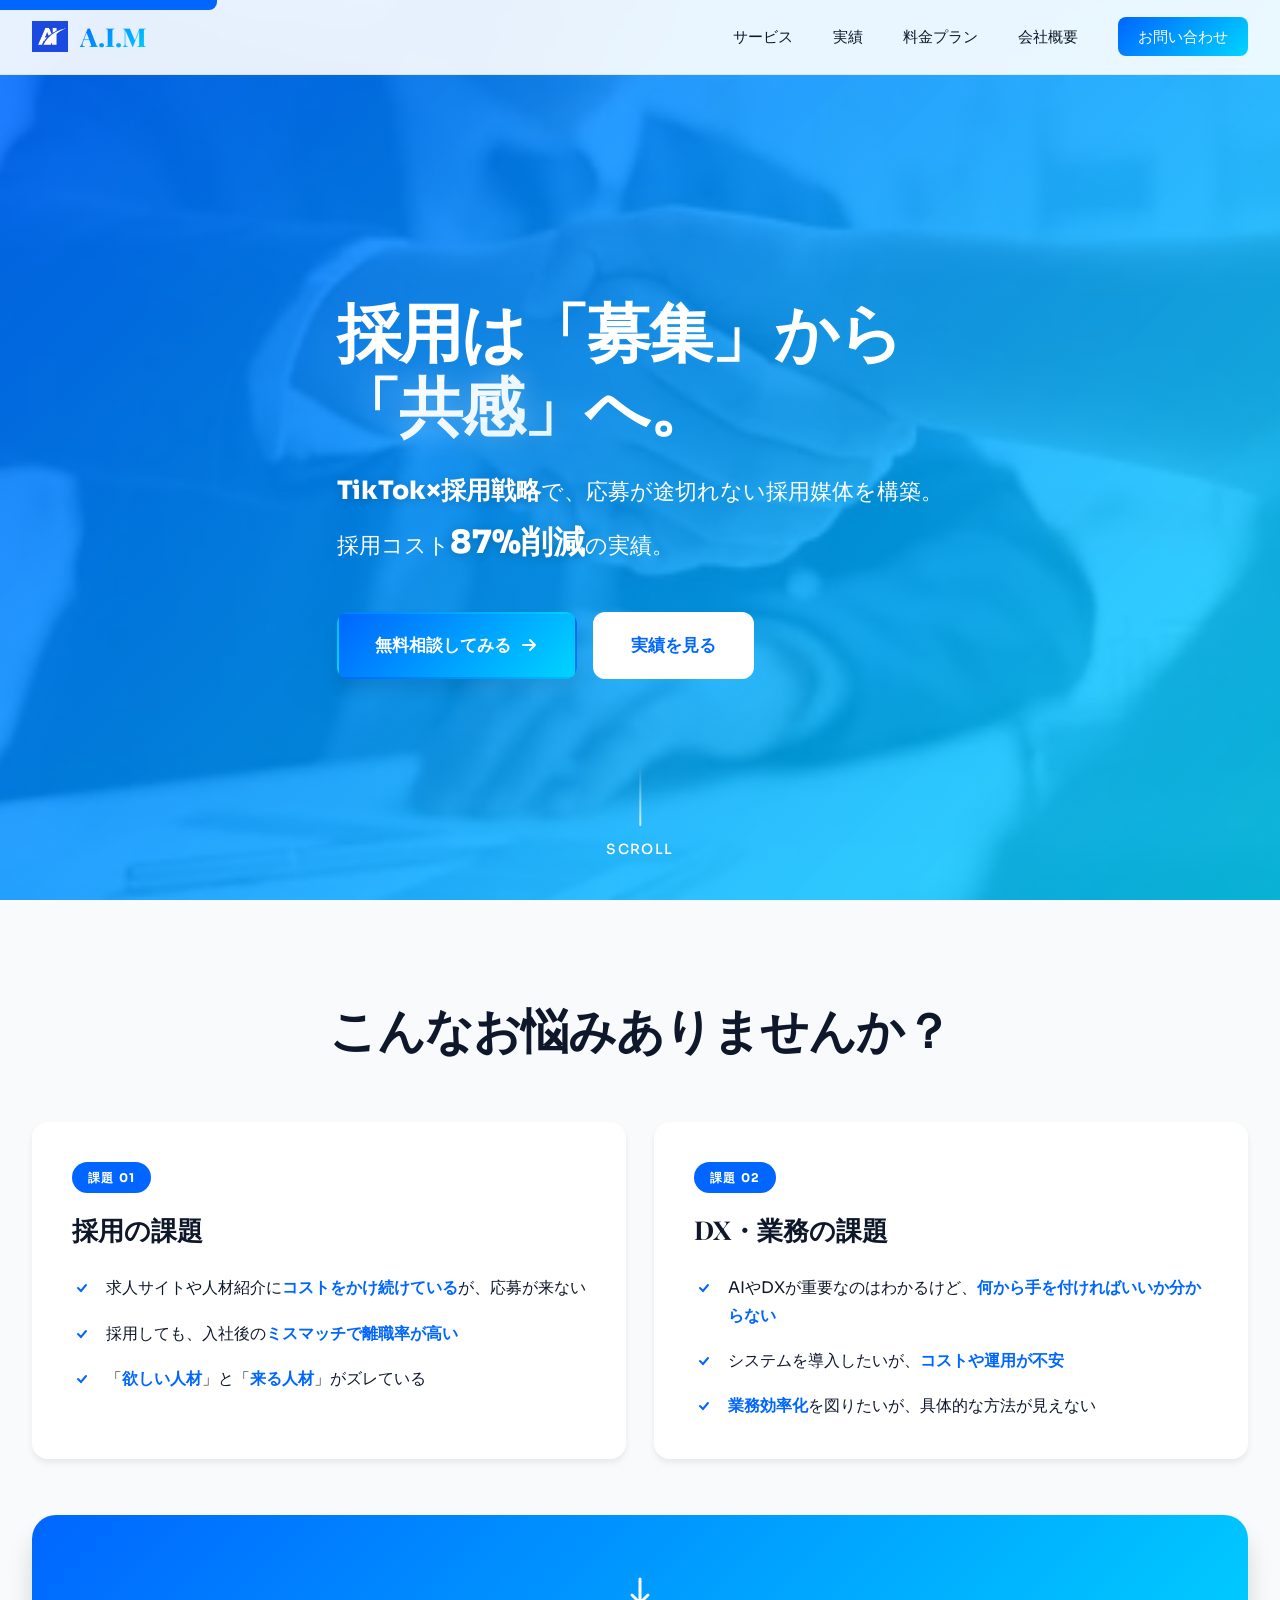
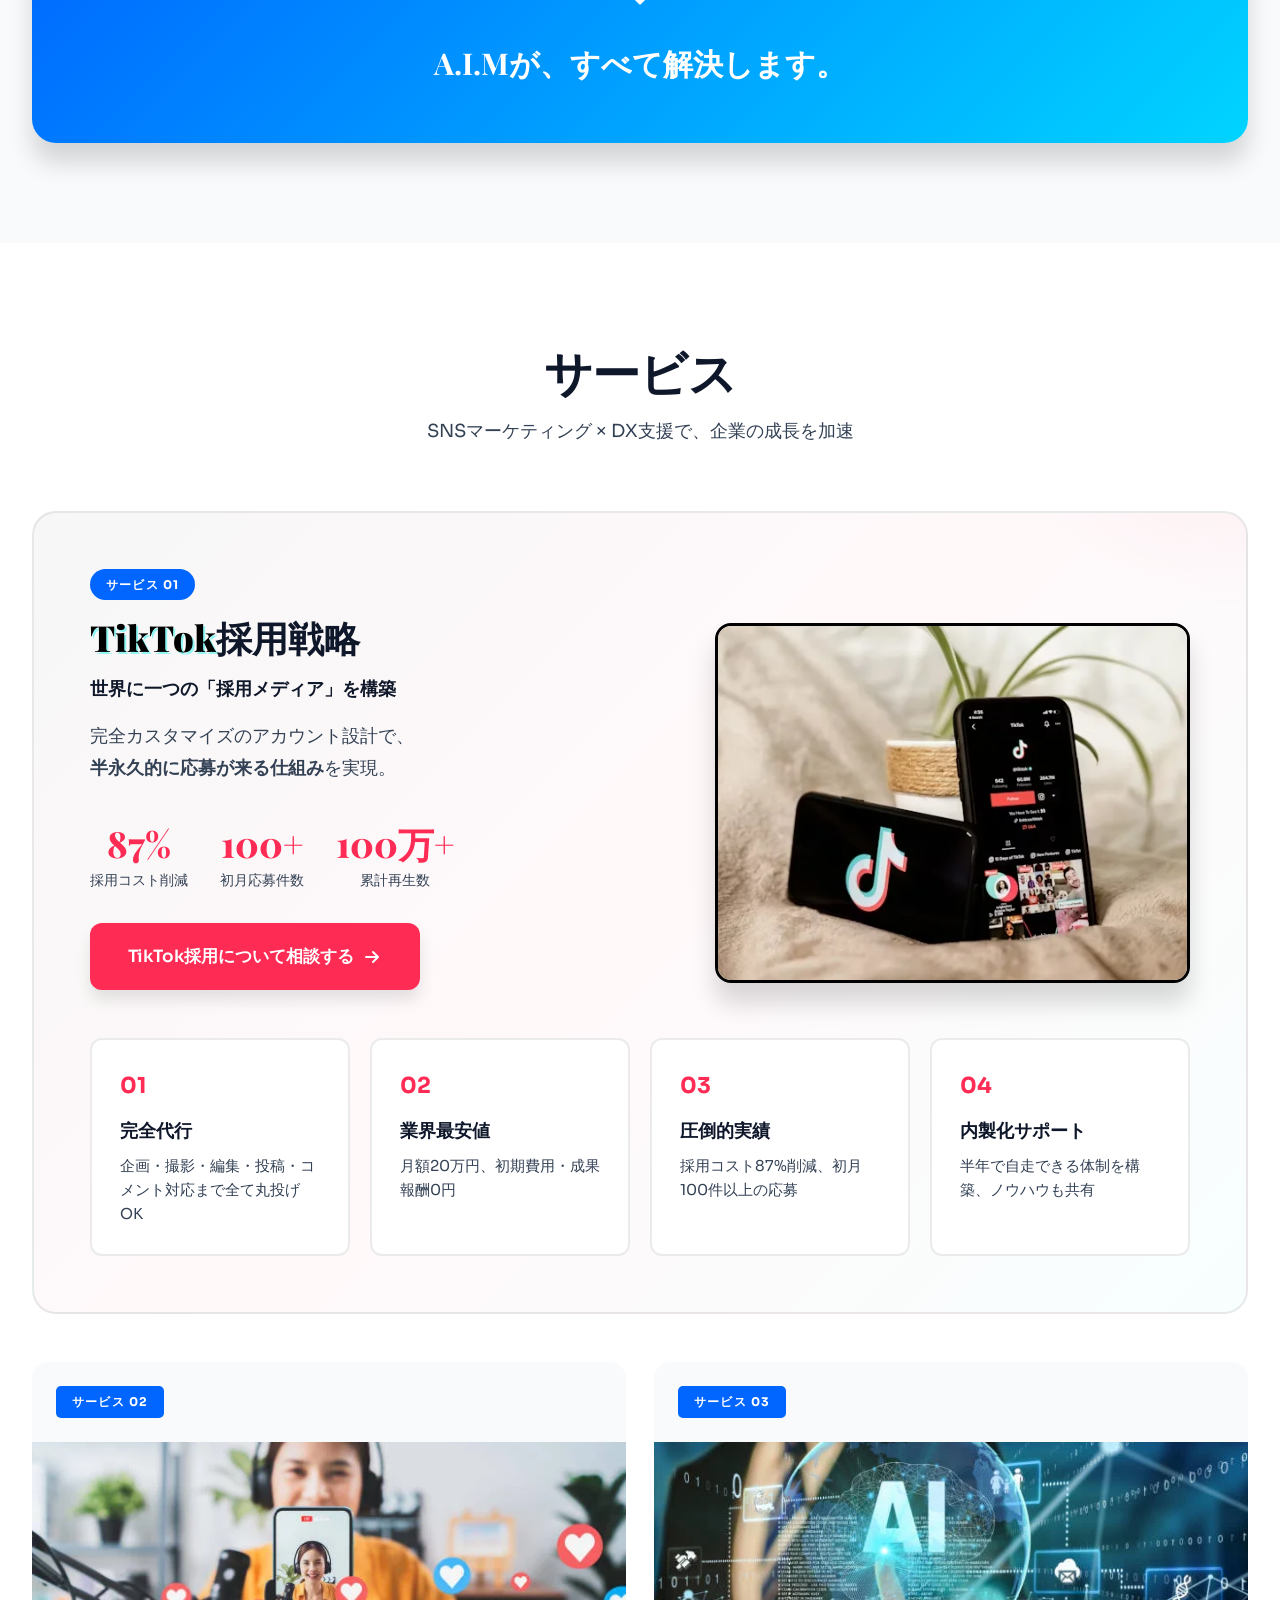
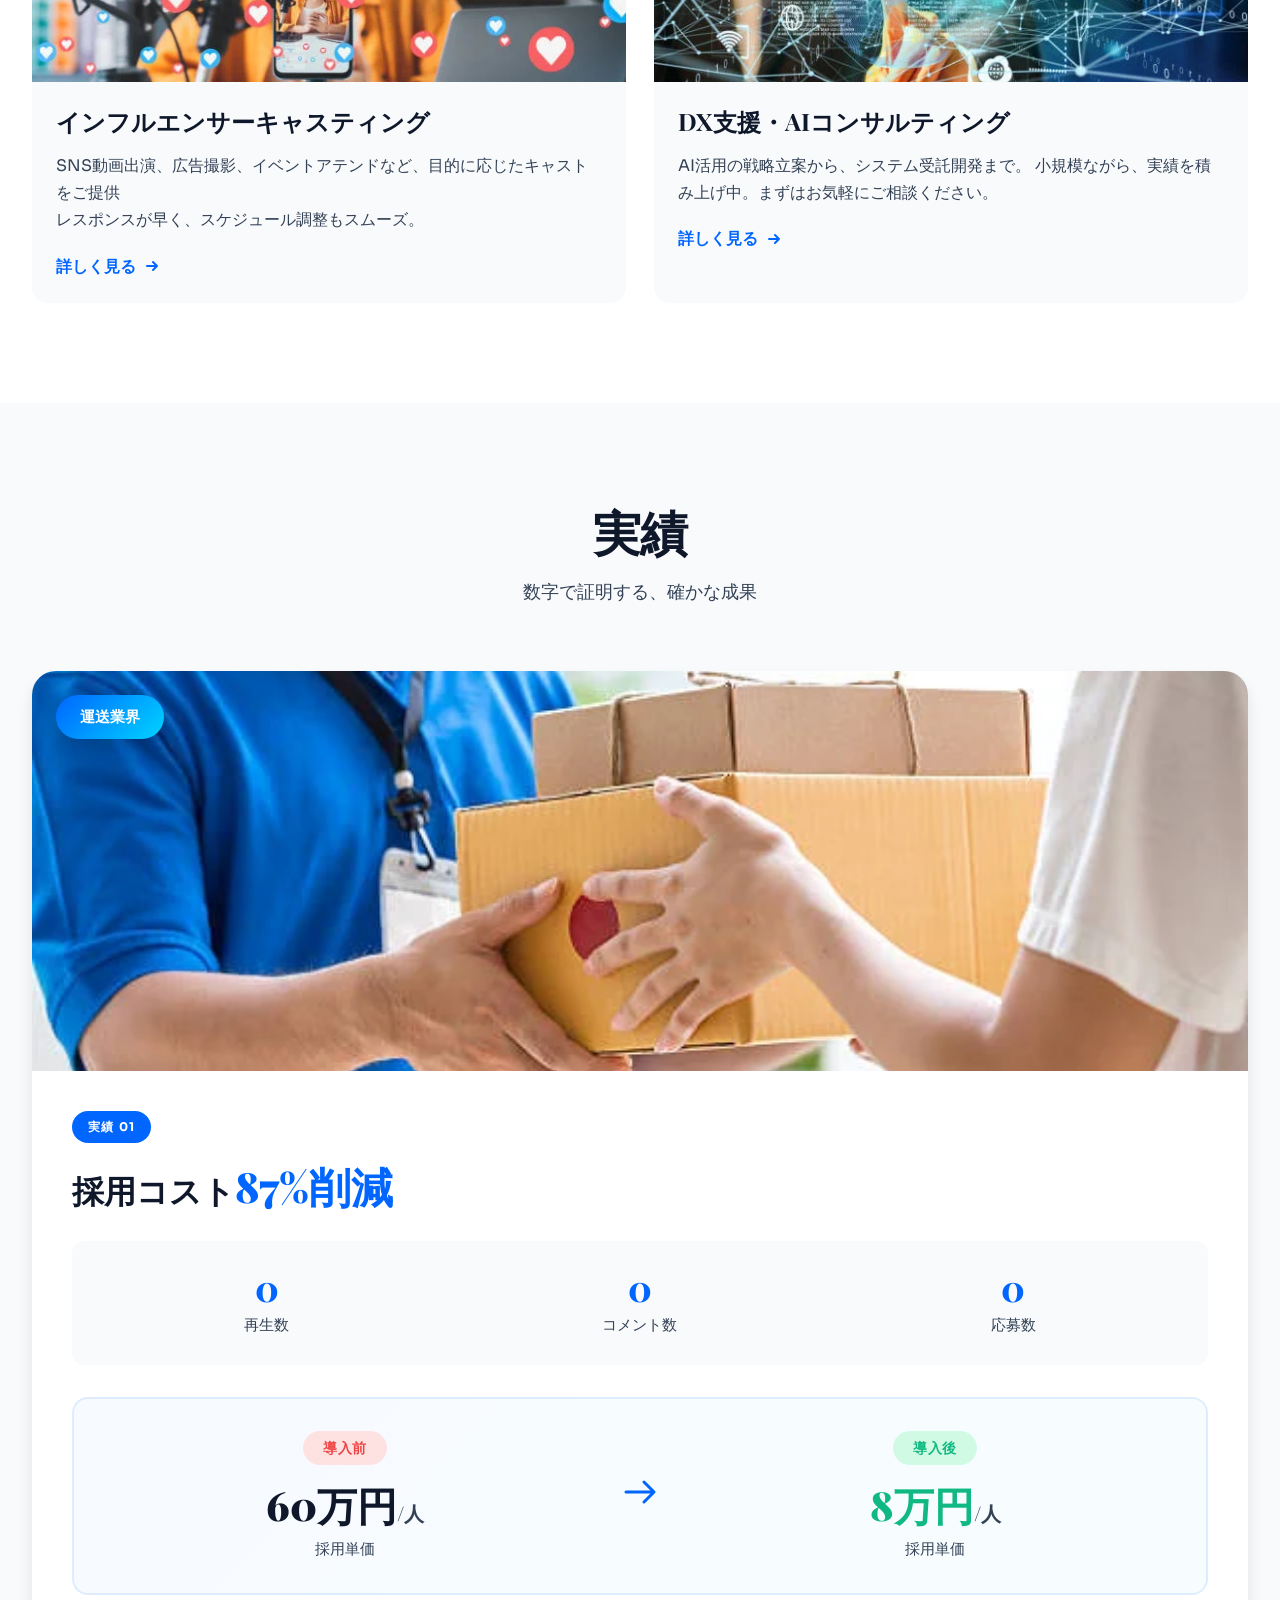
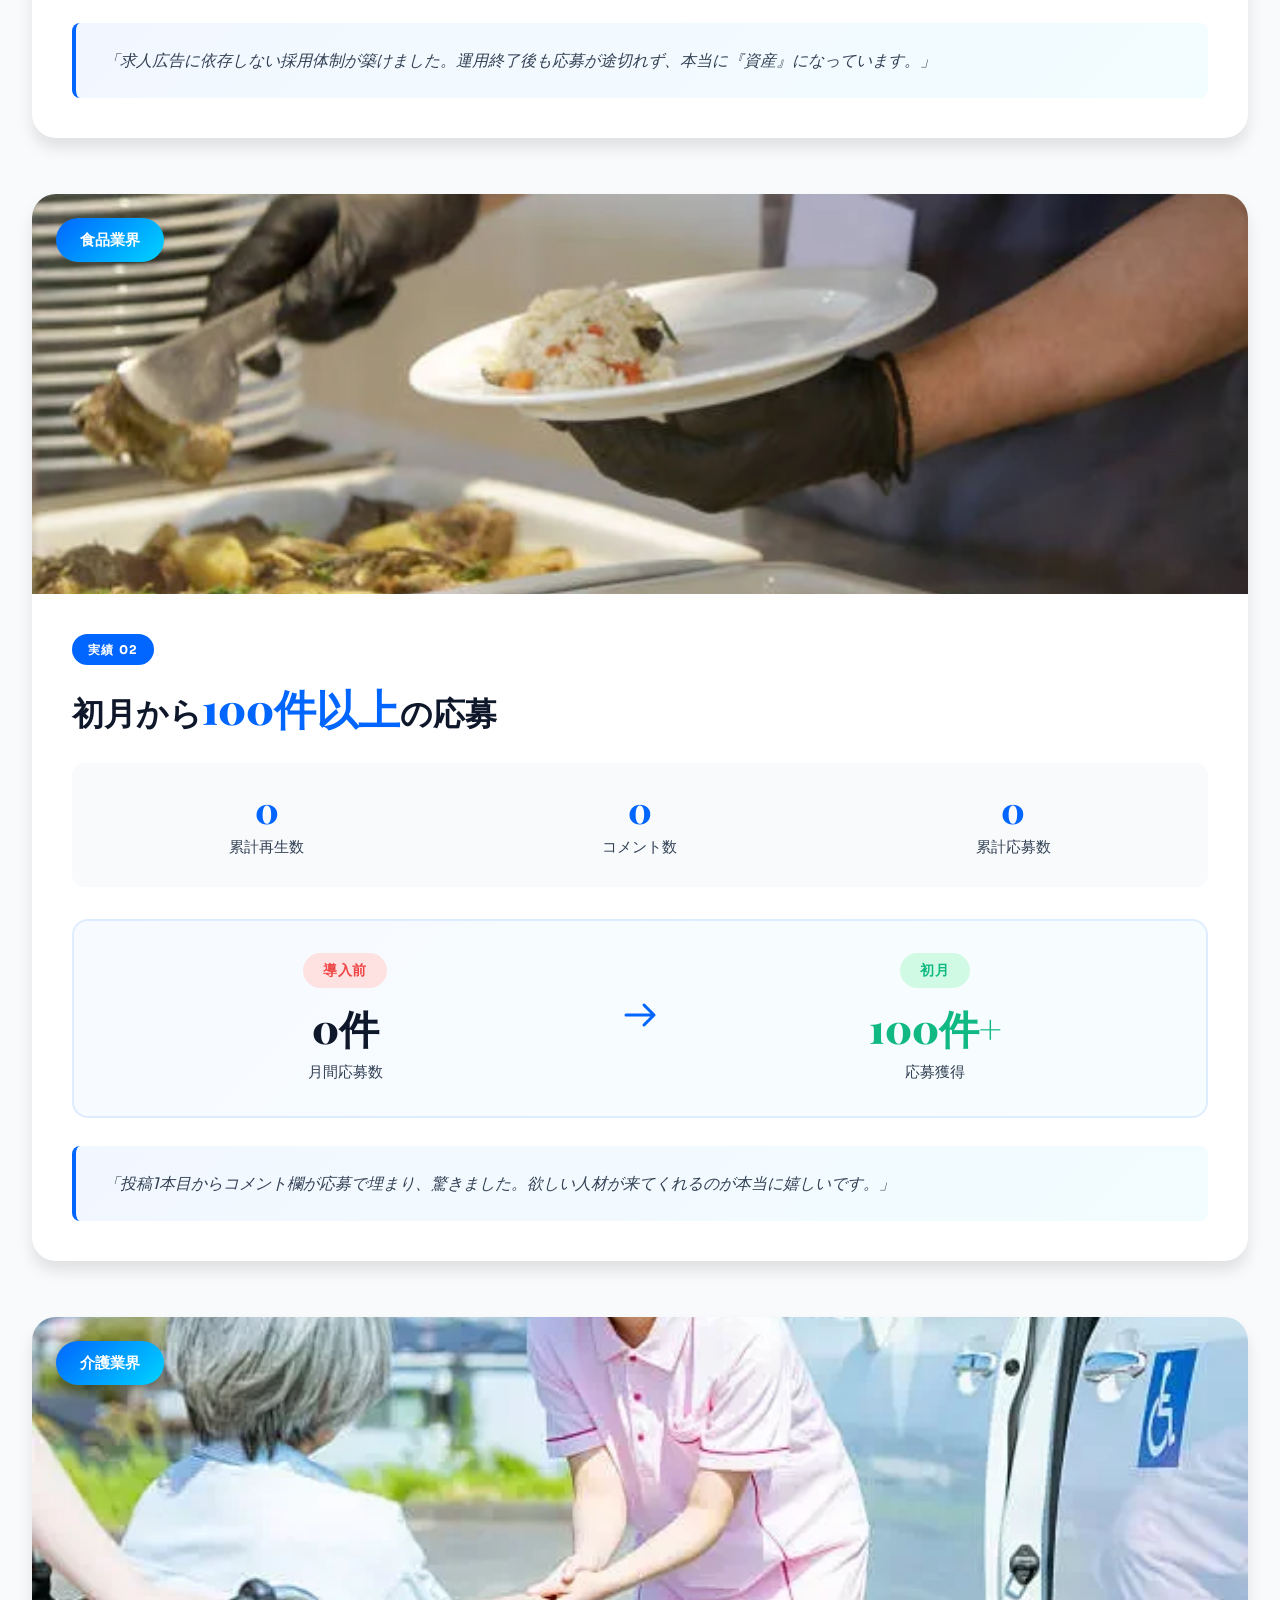
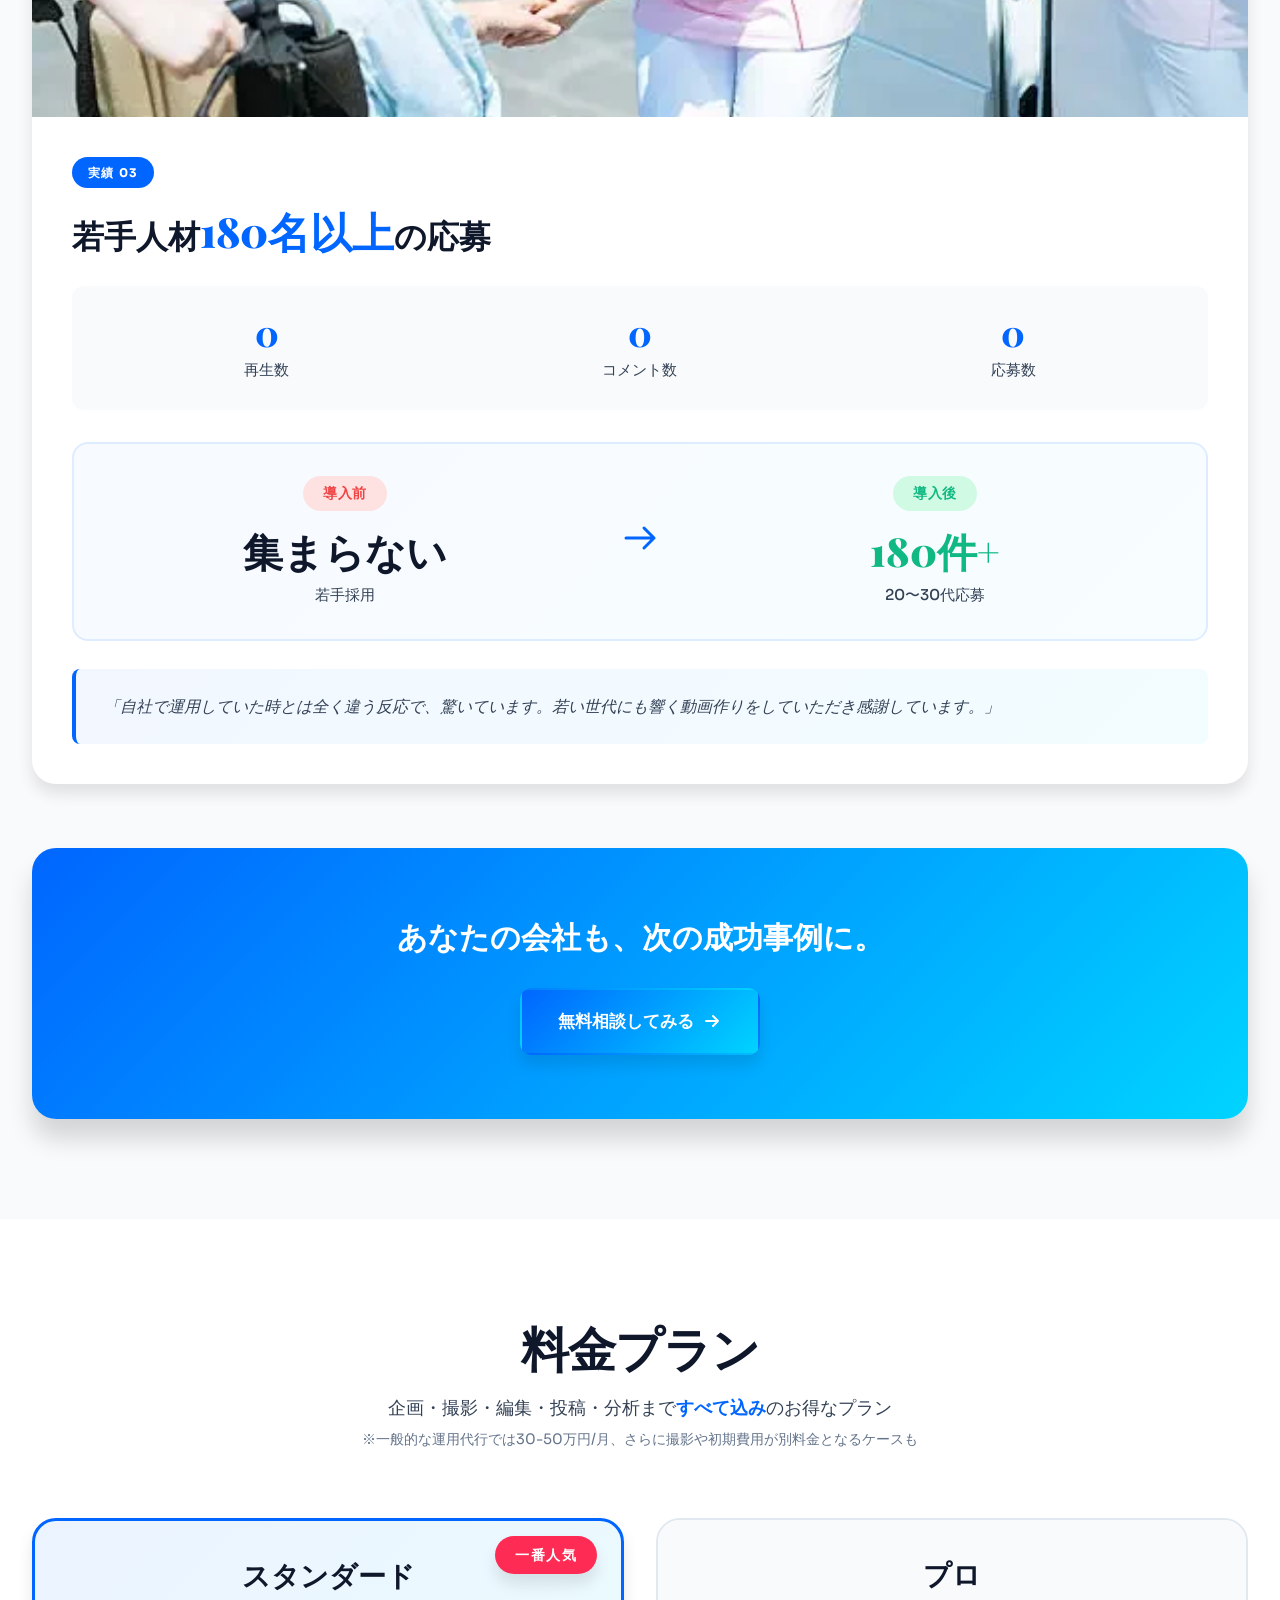
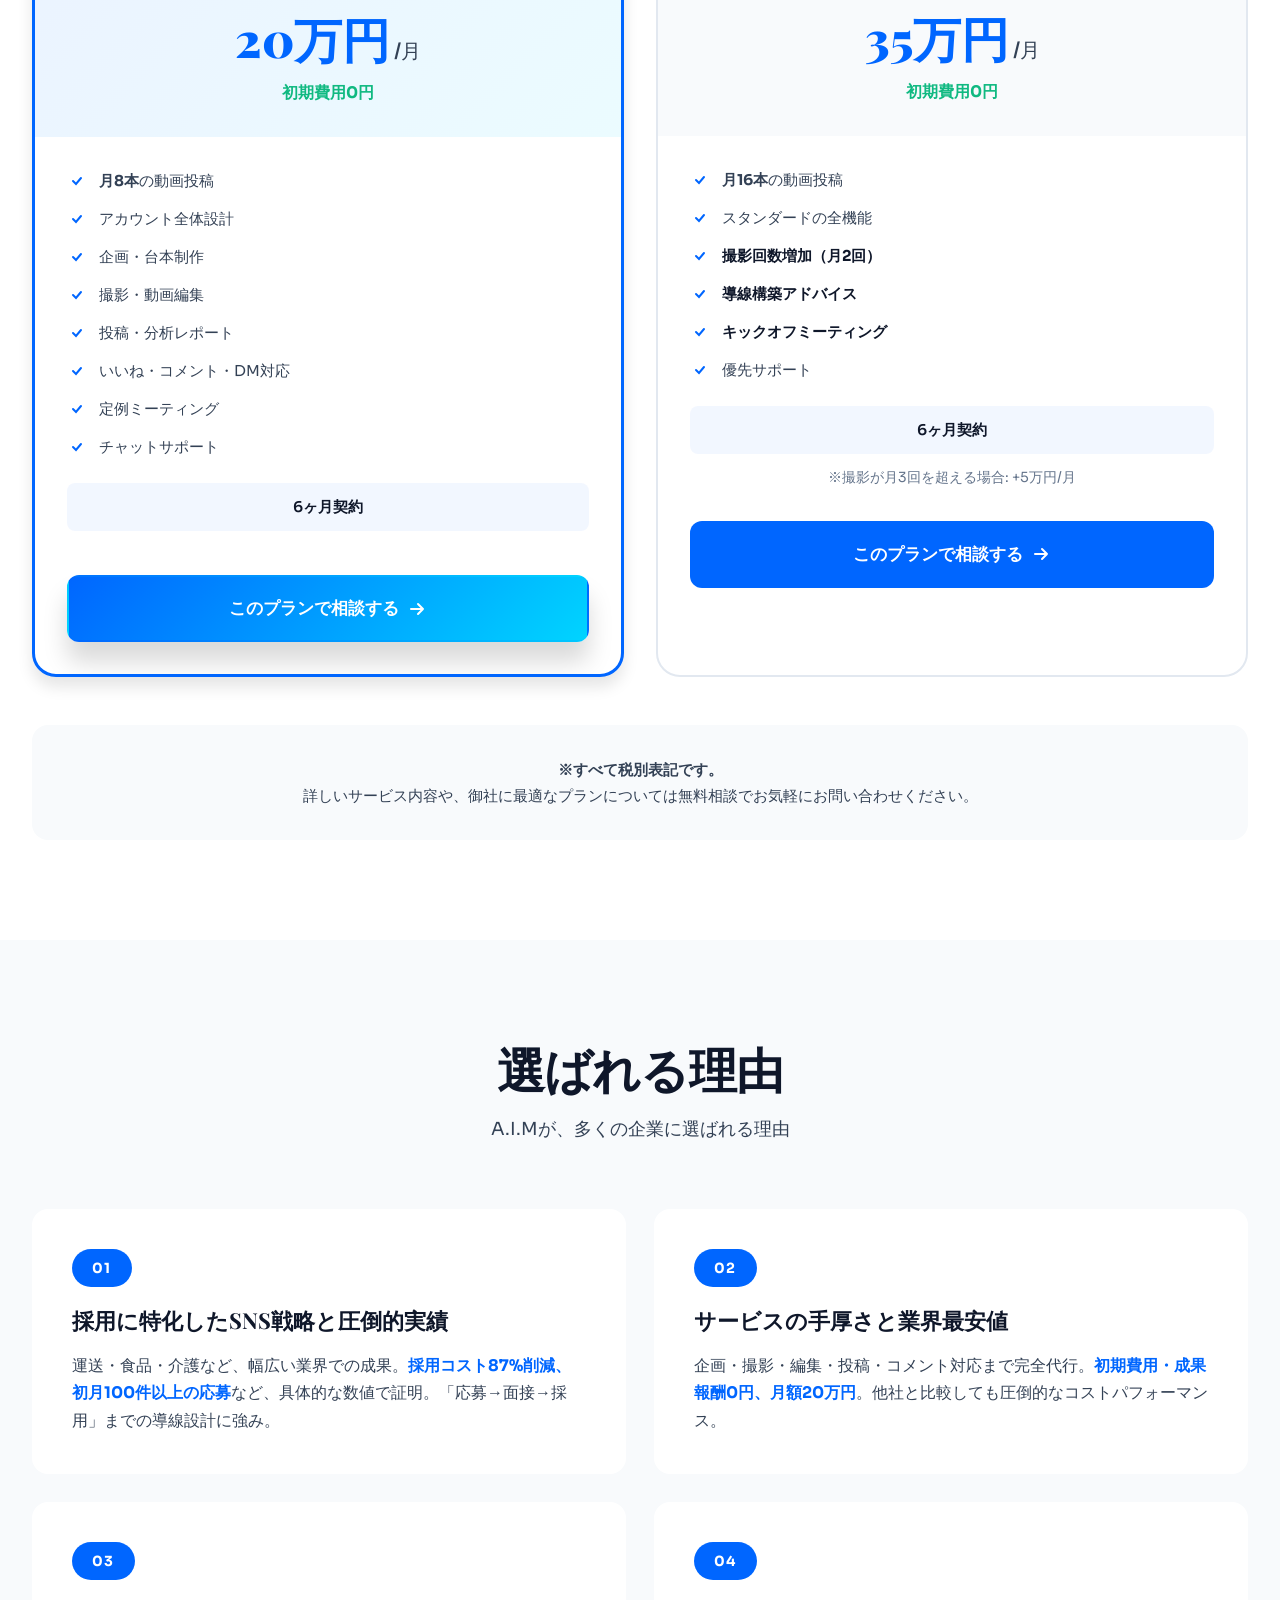
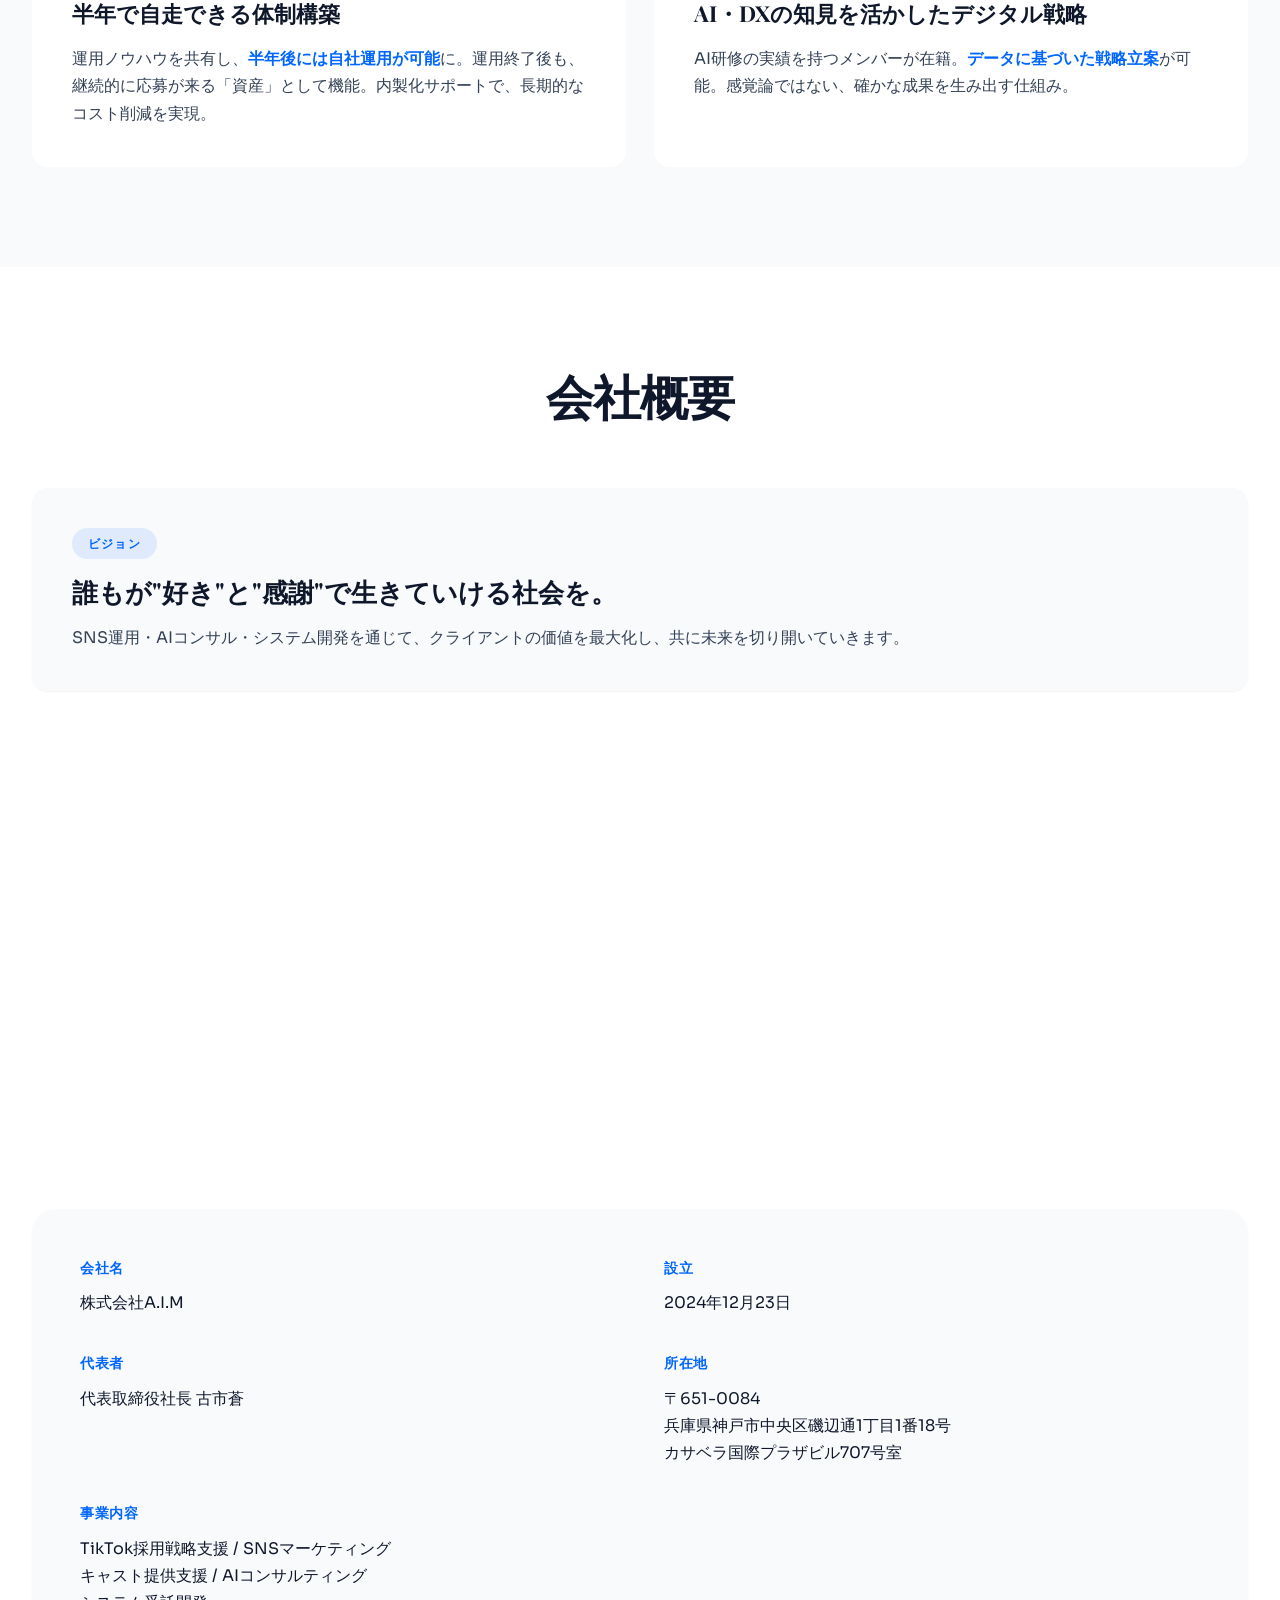
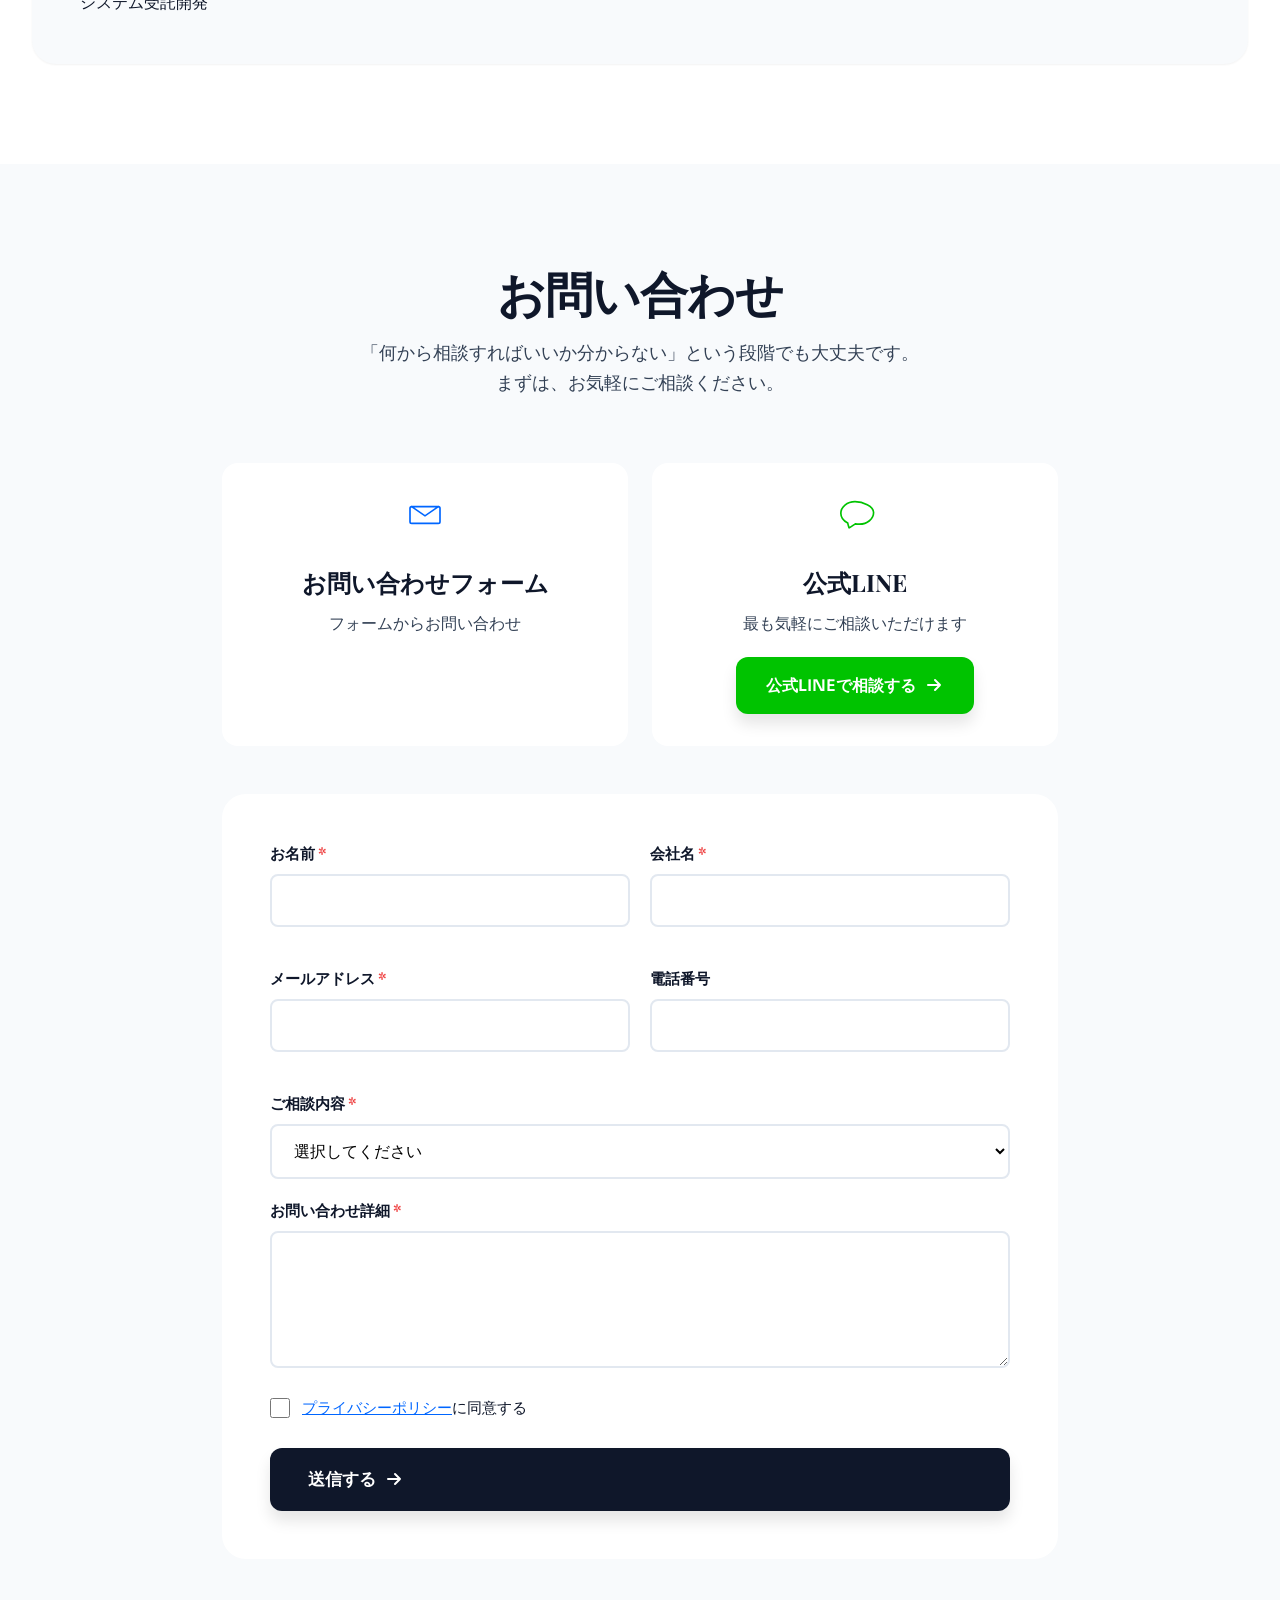
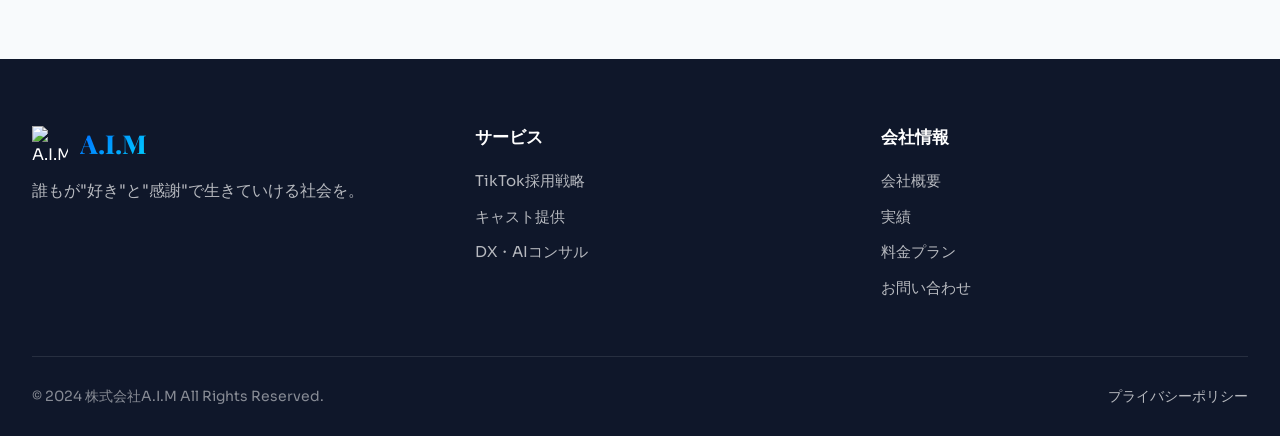
==== commit c778294f: "Update index.html" ====
--- a/index.html
+++ b/index.html
@@ -17,7 +17,7 @@
             <div class="header-content">
                 <div class="logo">
                     <a href="#home" class="logo-link">
-                        <img src="./a.i.m-logo" alt="A.I.M Logo" class="logo-img">
+                        <img src="./a.i.m-logo.png" alt="A.I.M Logo" class="logo-img">
                         <span class="logo-text">A.I.M</span>
                     </a>
                 </div>
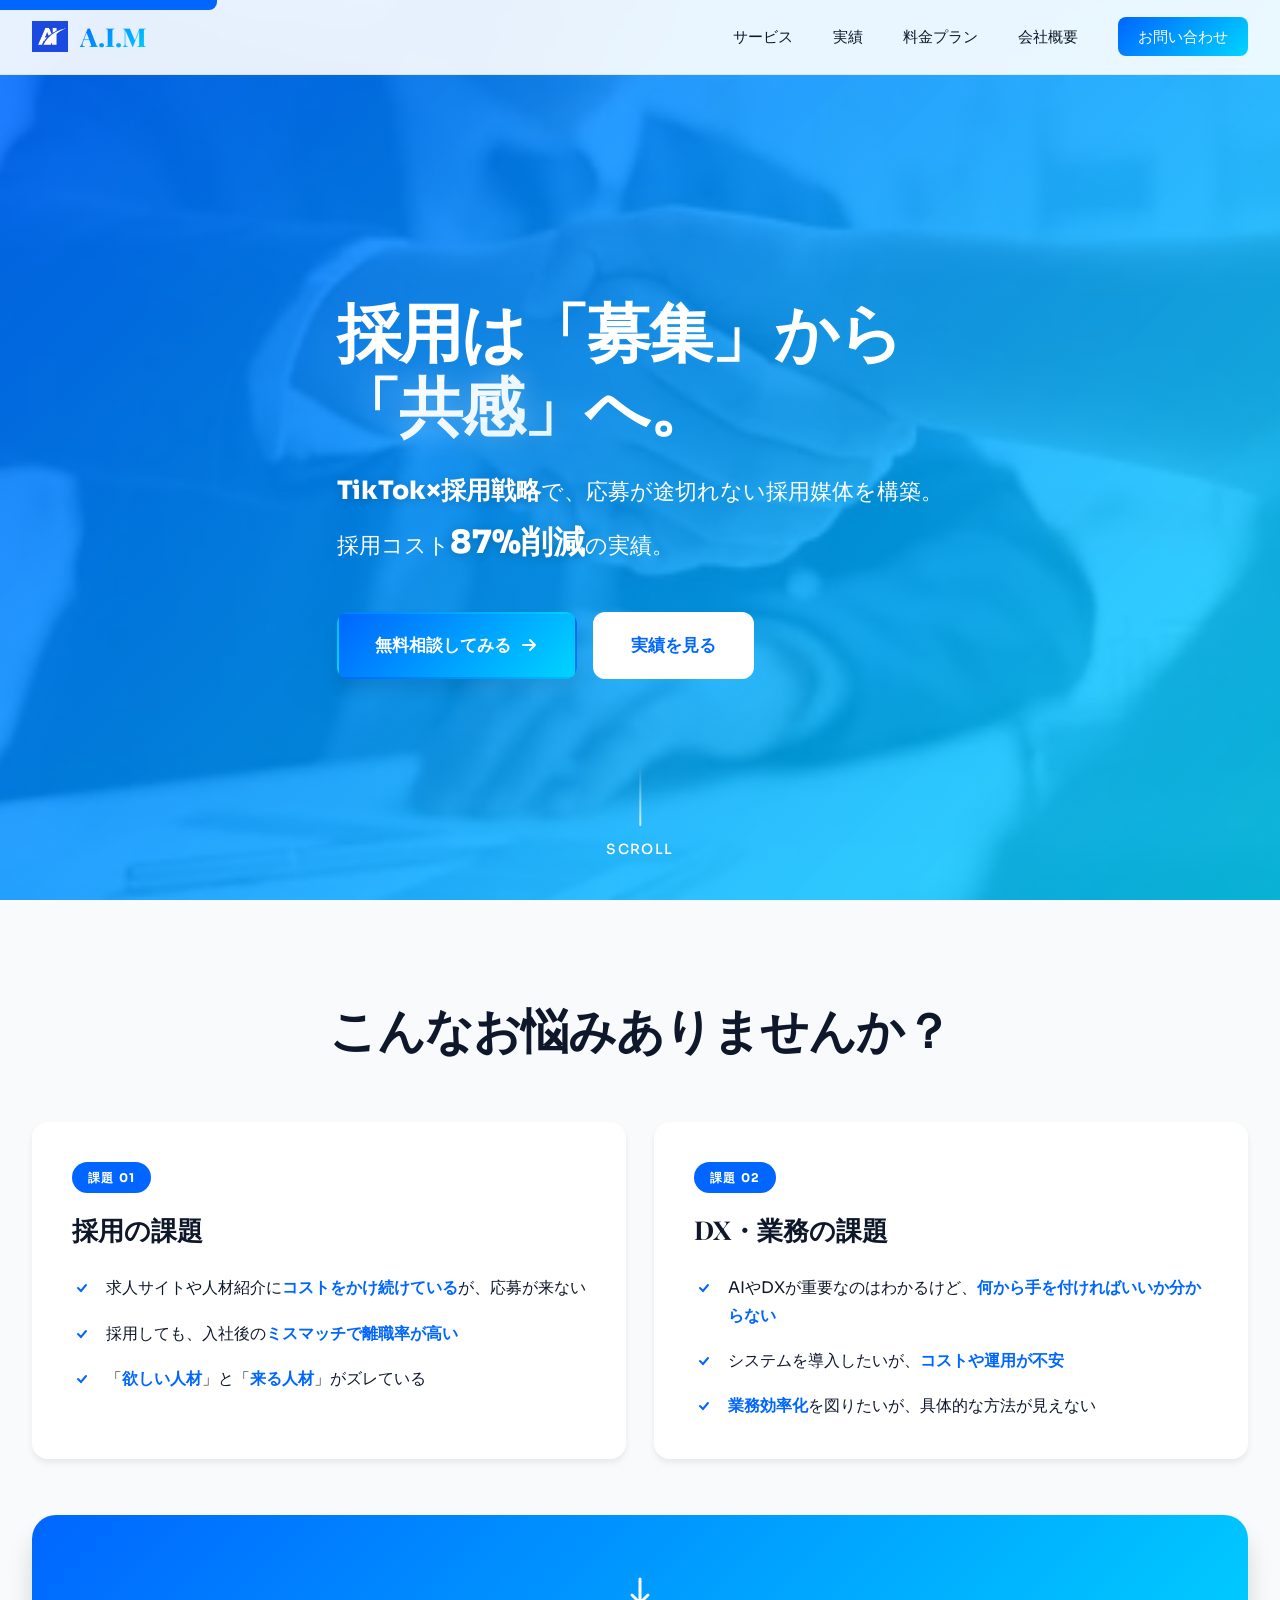
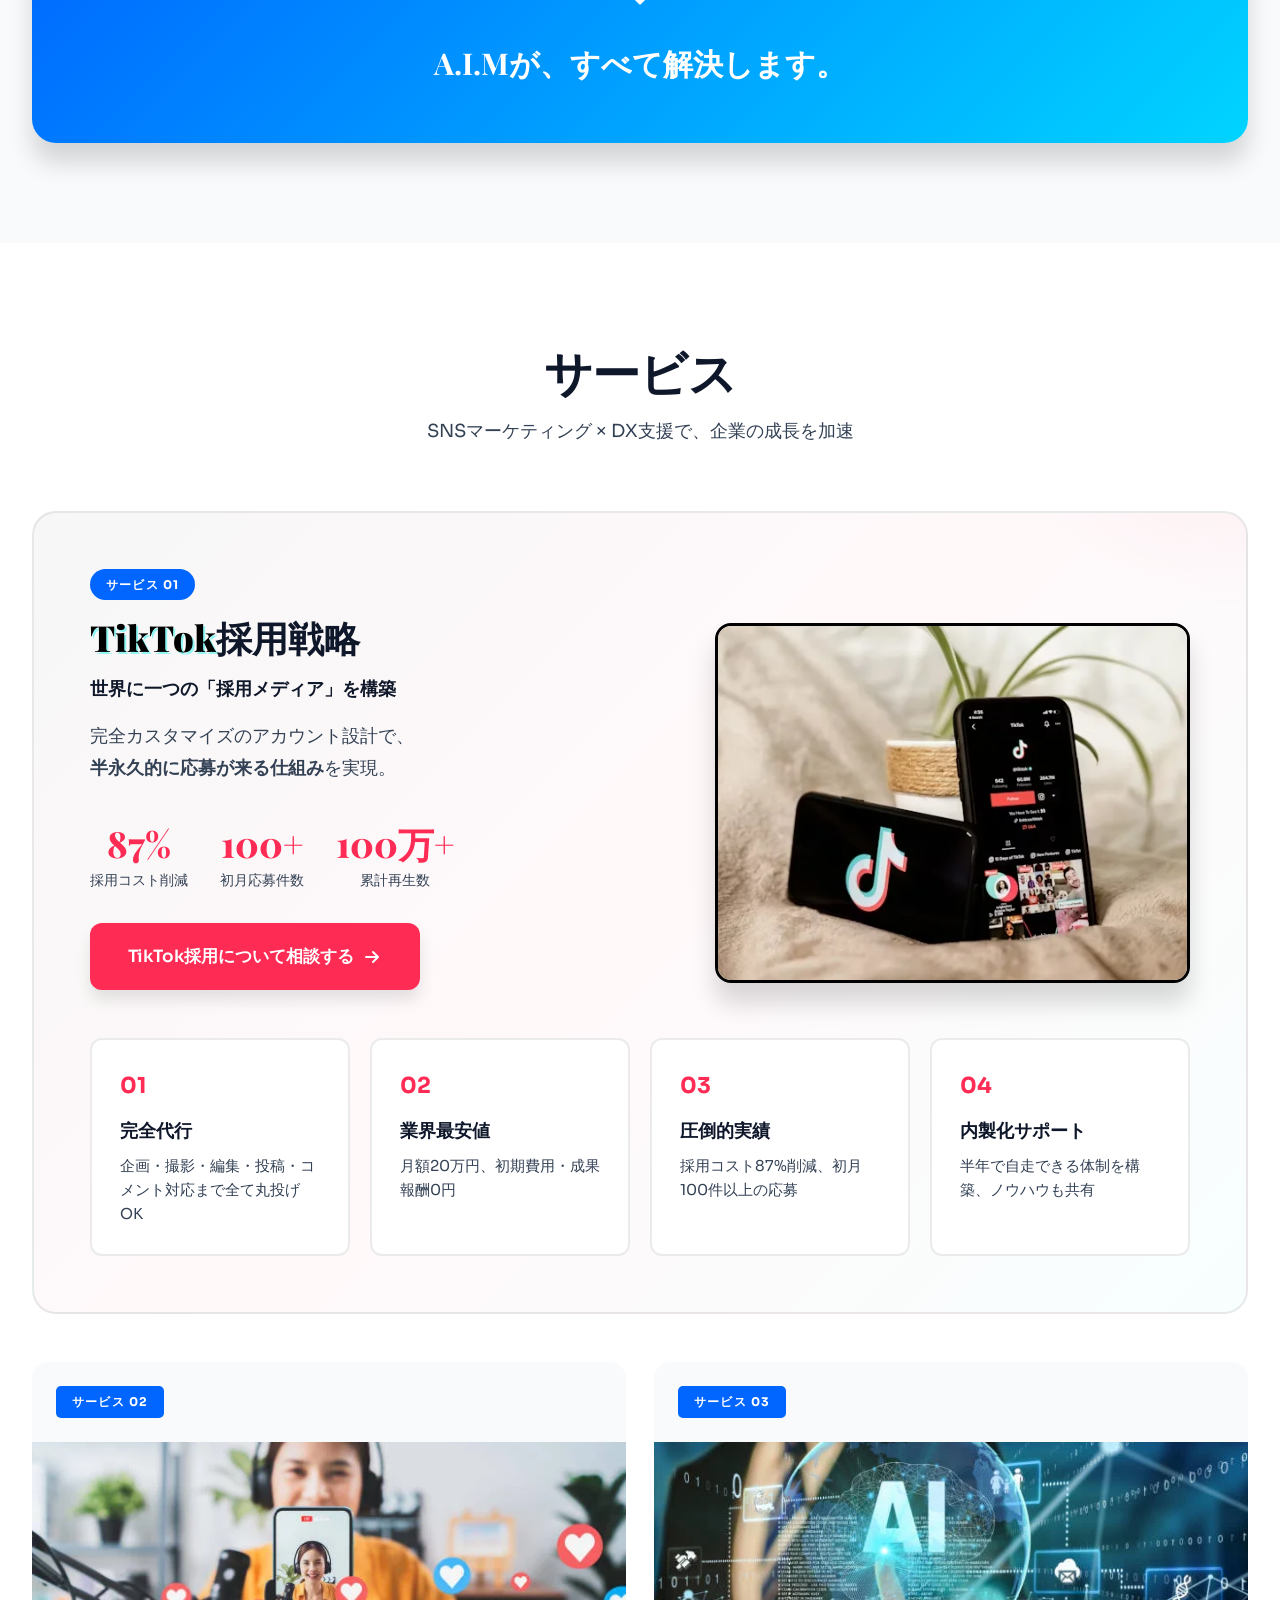
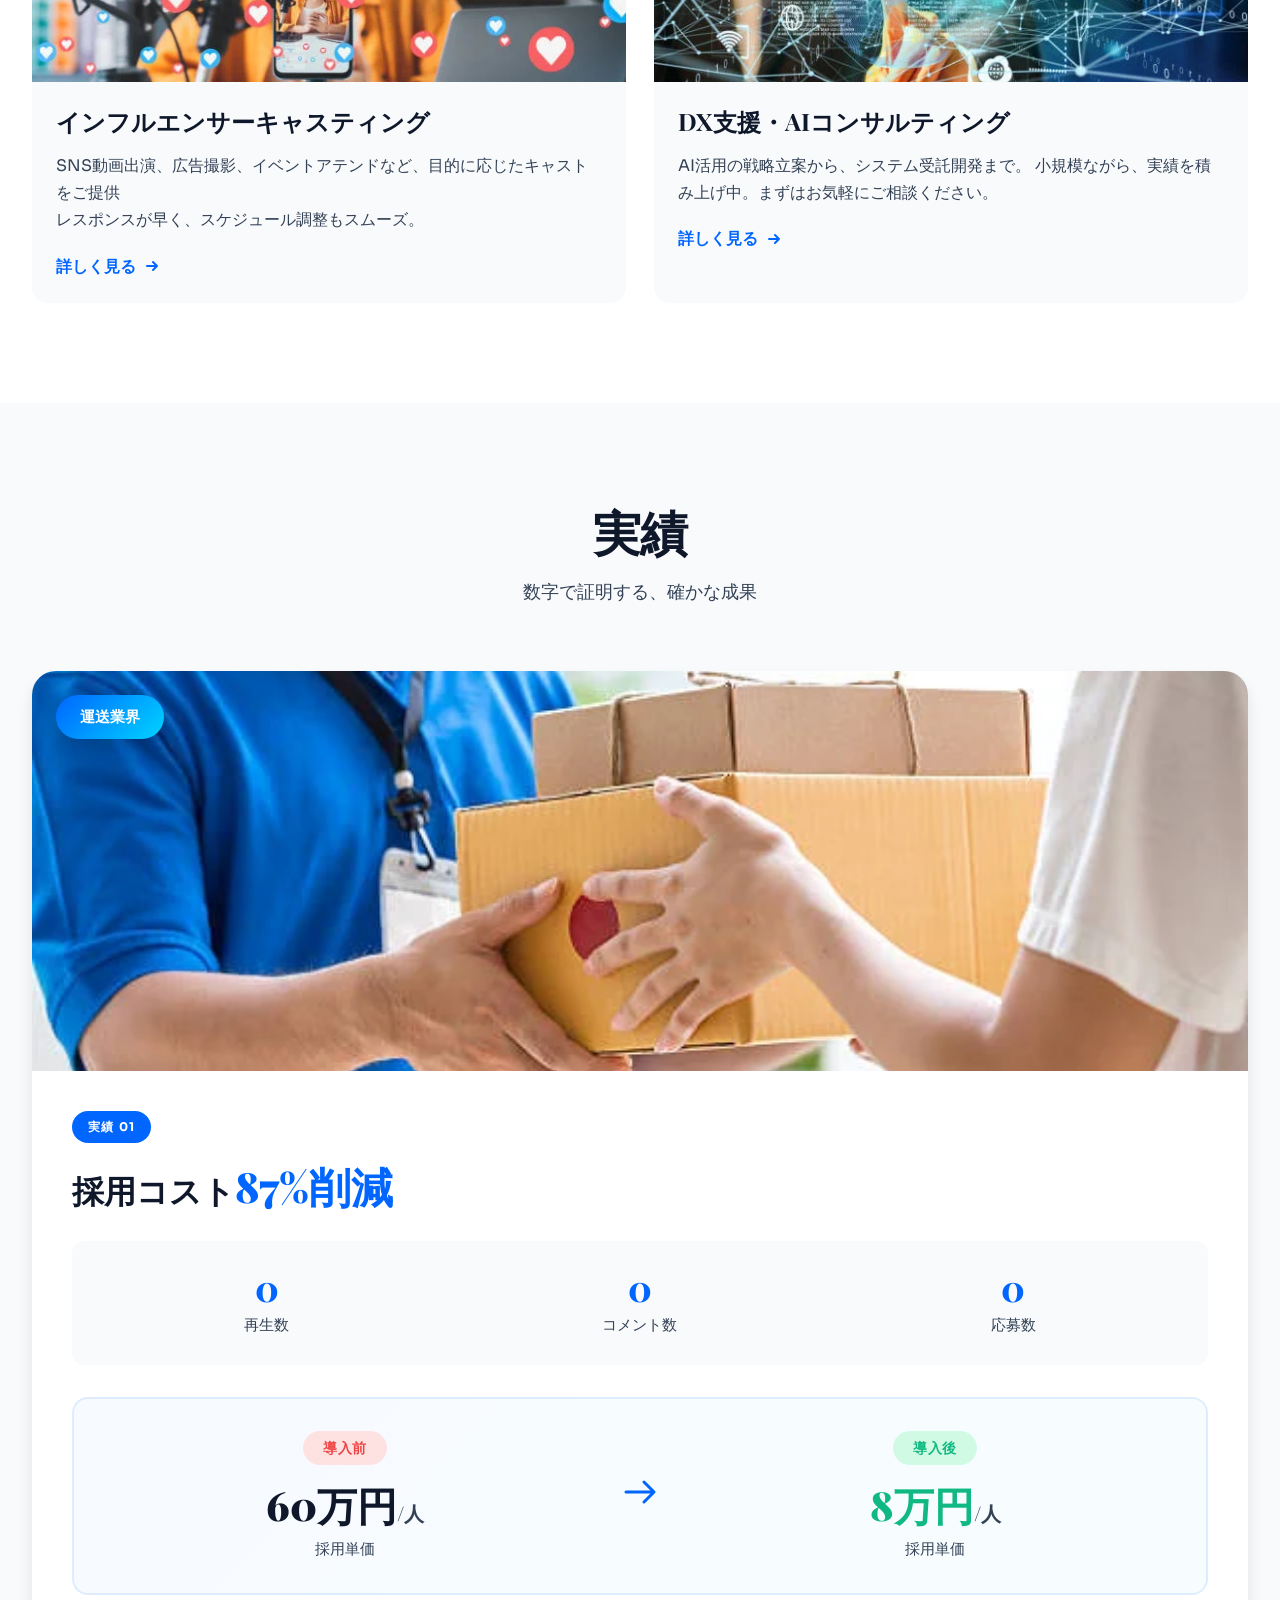
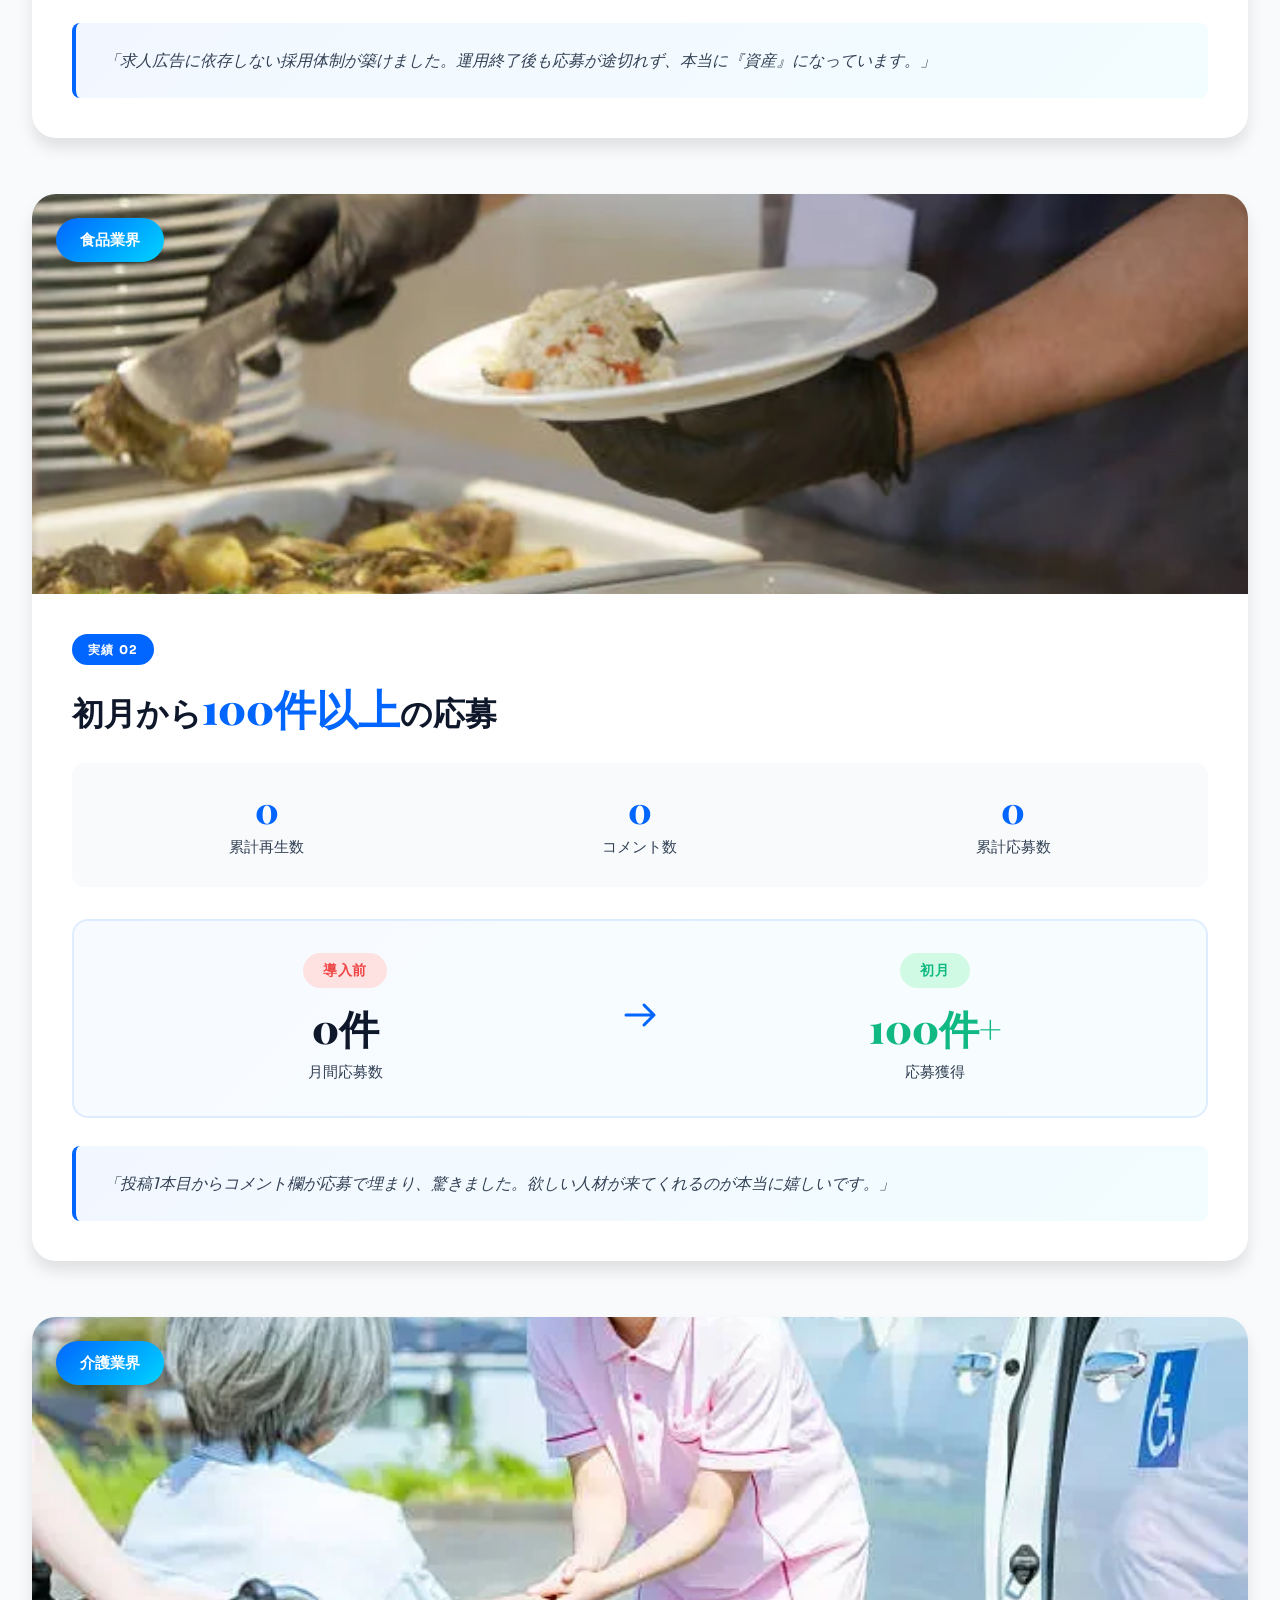
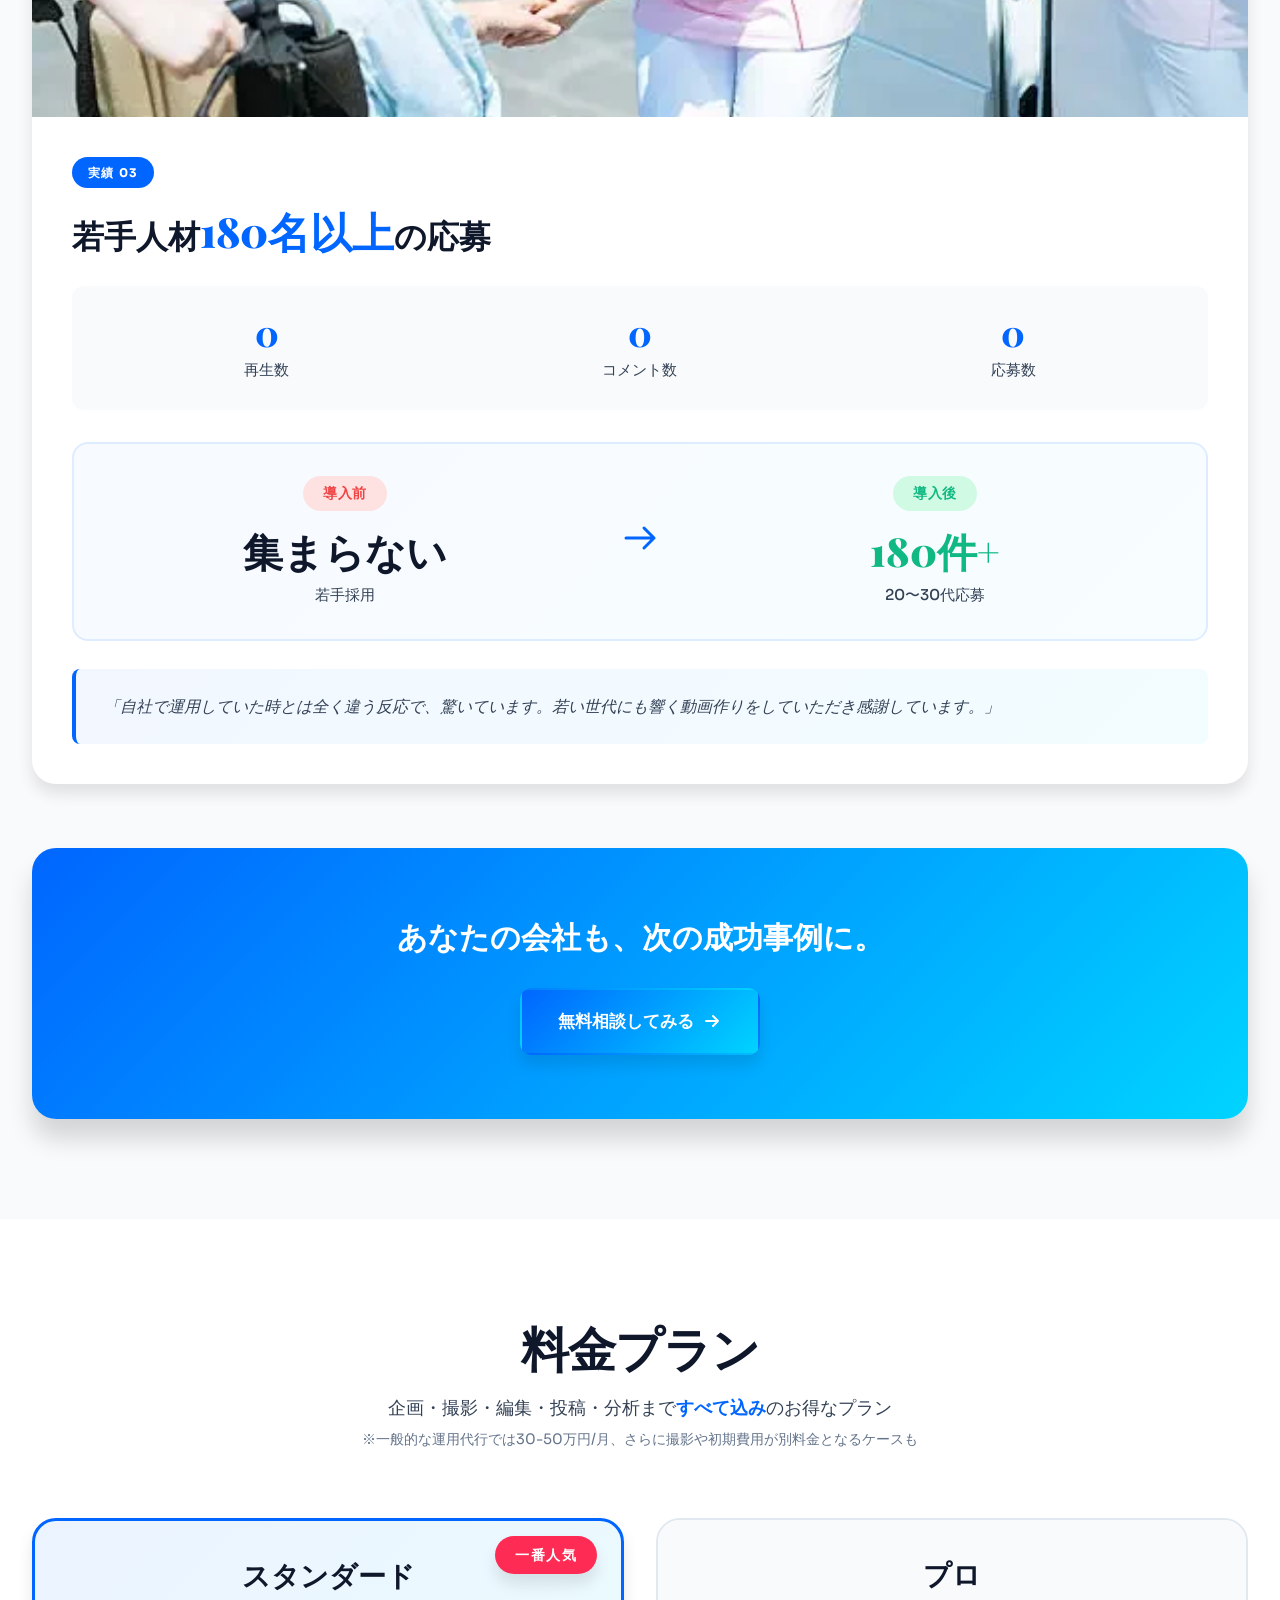
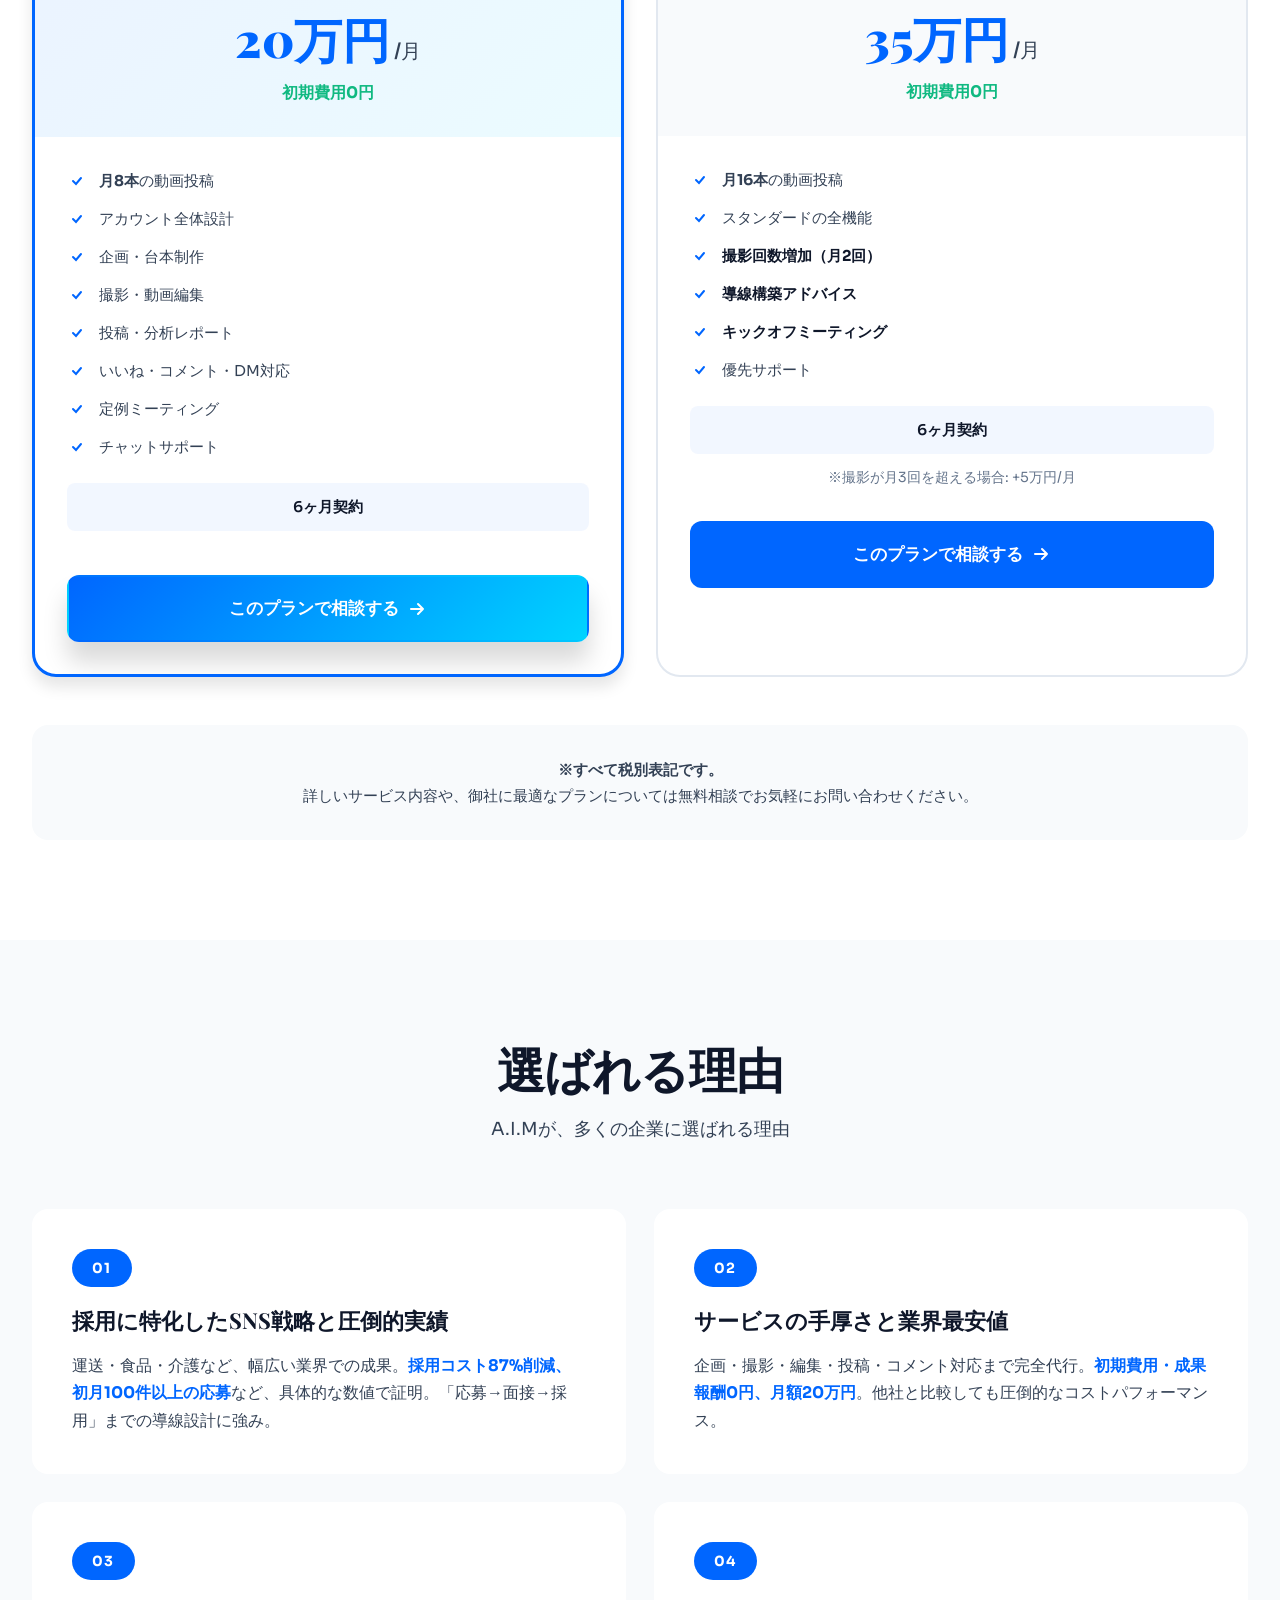
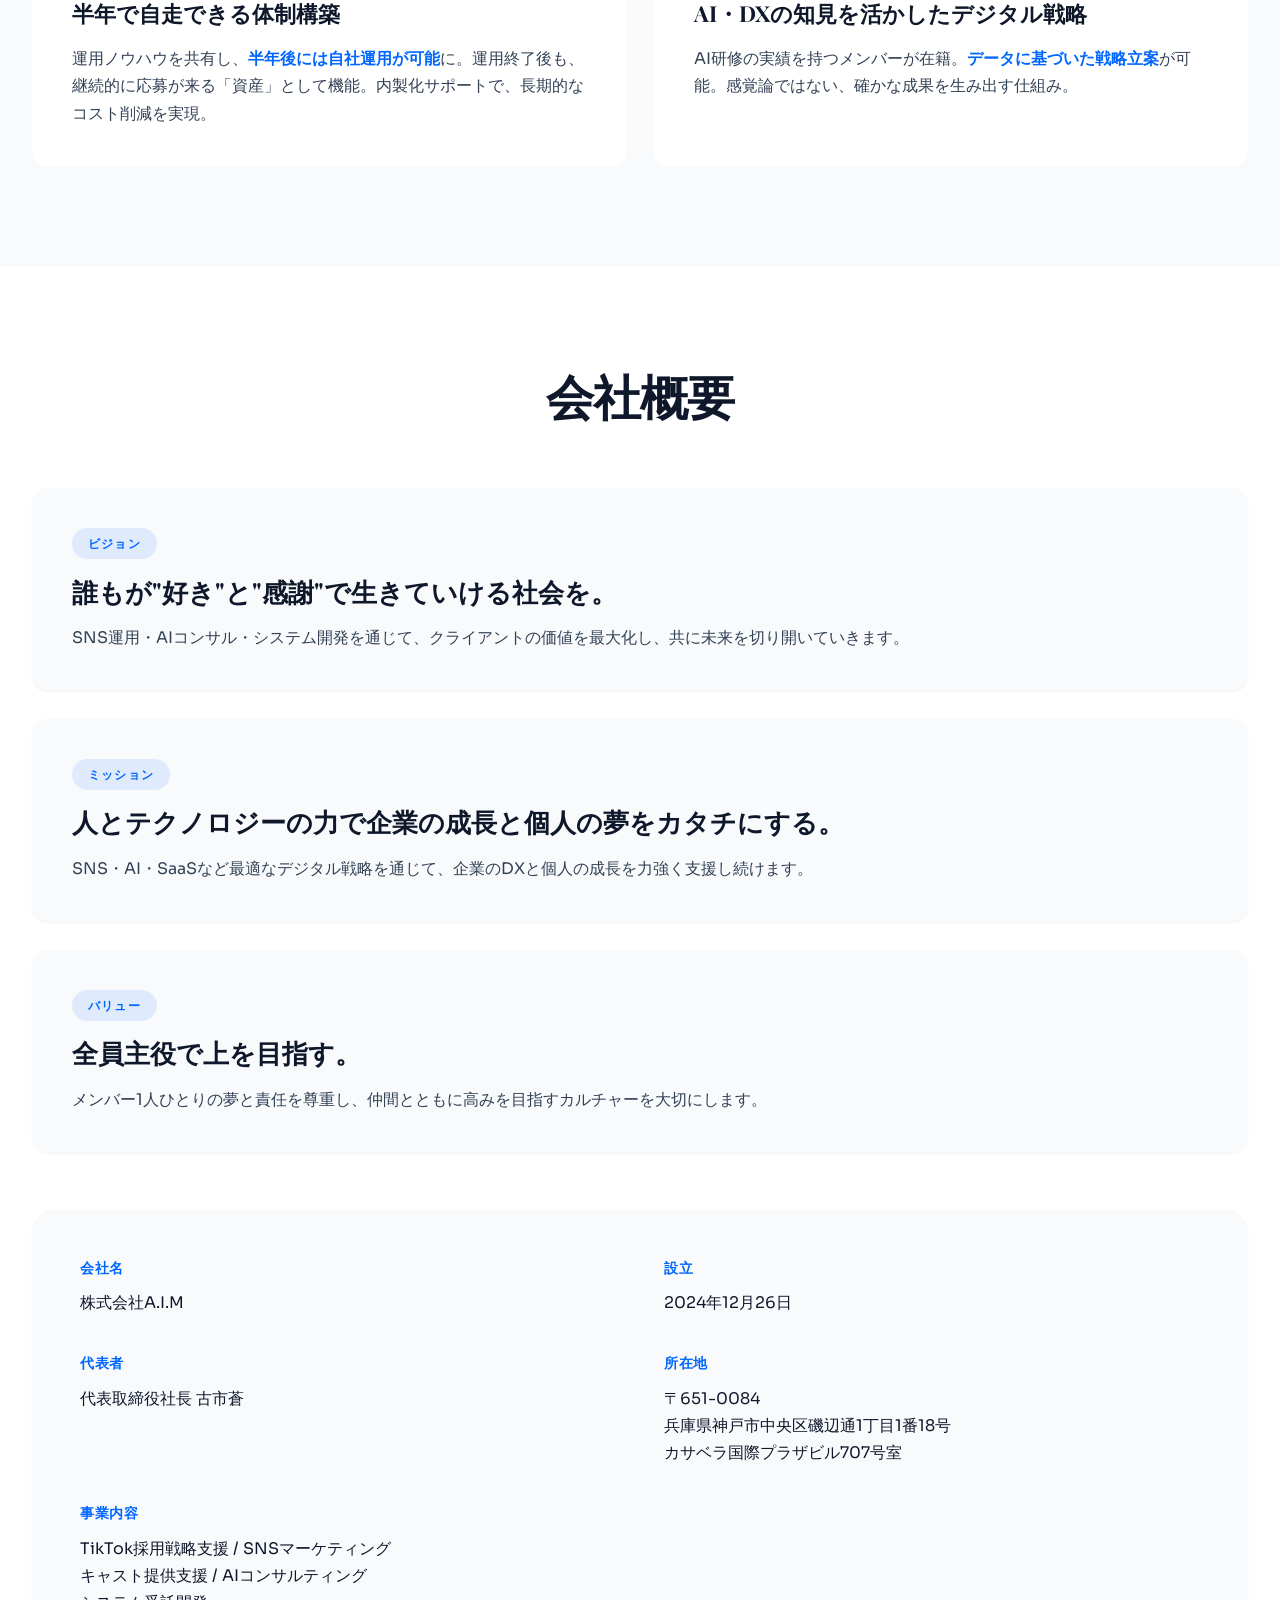
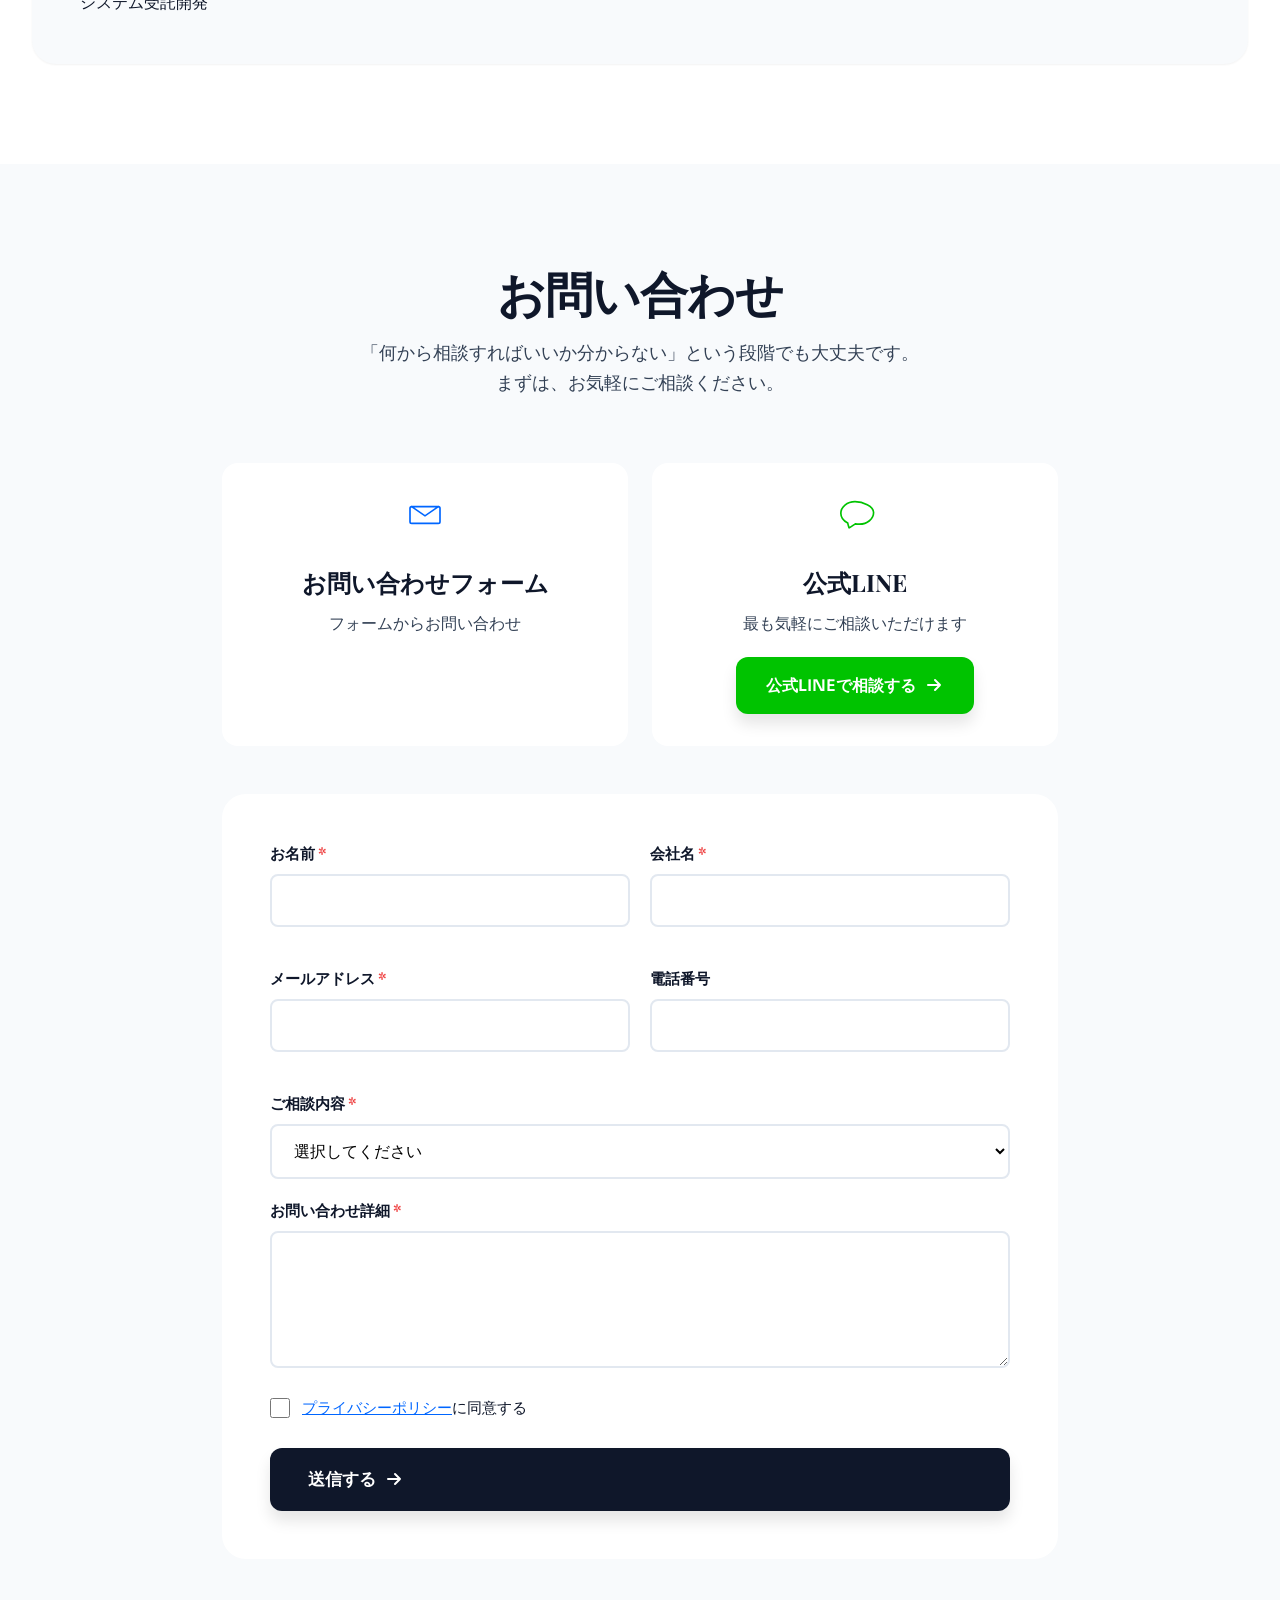
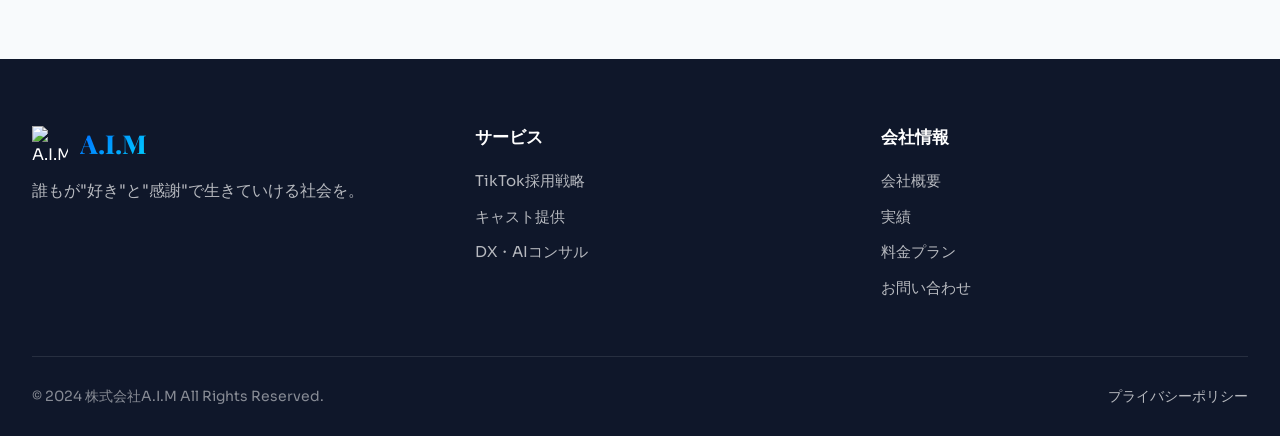
==== commit 9797b781: "index.html の更新" ====
--- a/index.html
+++ b/index.html
@@ -678,7 +678,7 @@
                     </div>
                     <div class="company-info-item">
                         <div class="company-info-label">設立</div>
-                        <div class="company-info-value">2024年12月23日</div>
+                        <div class="company-info-value">2024年12月26日</div>
                     </div>
                     <div class="company-info-item">
                         <div class="company-info-label">代表者</div>
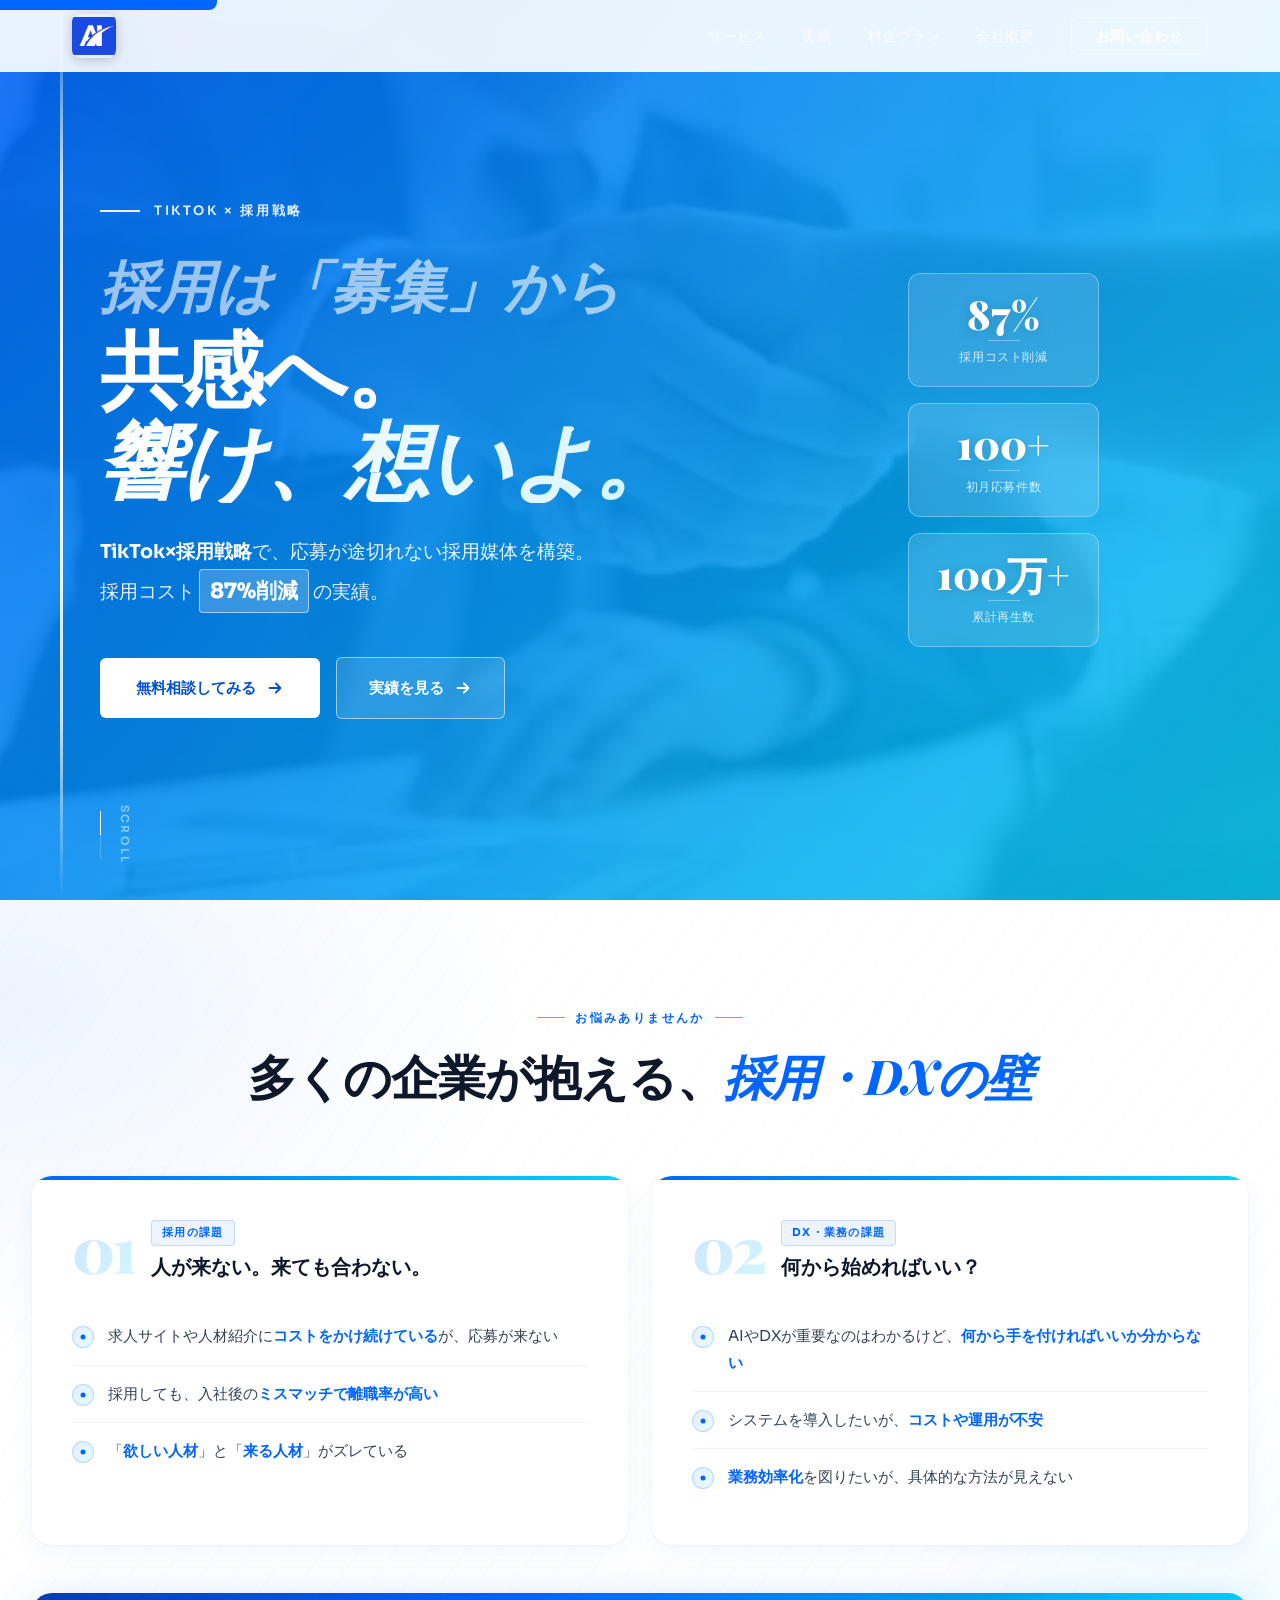
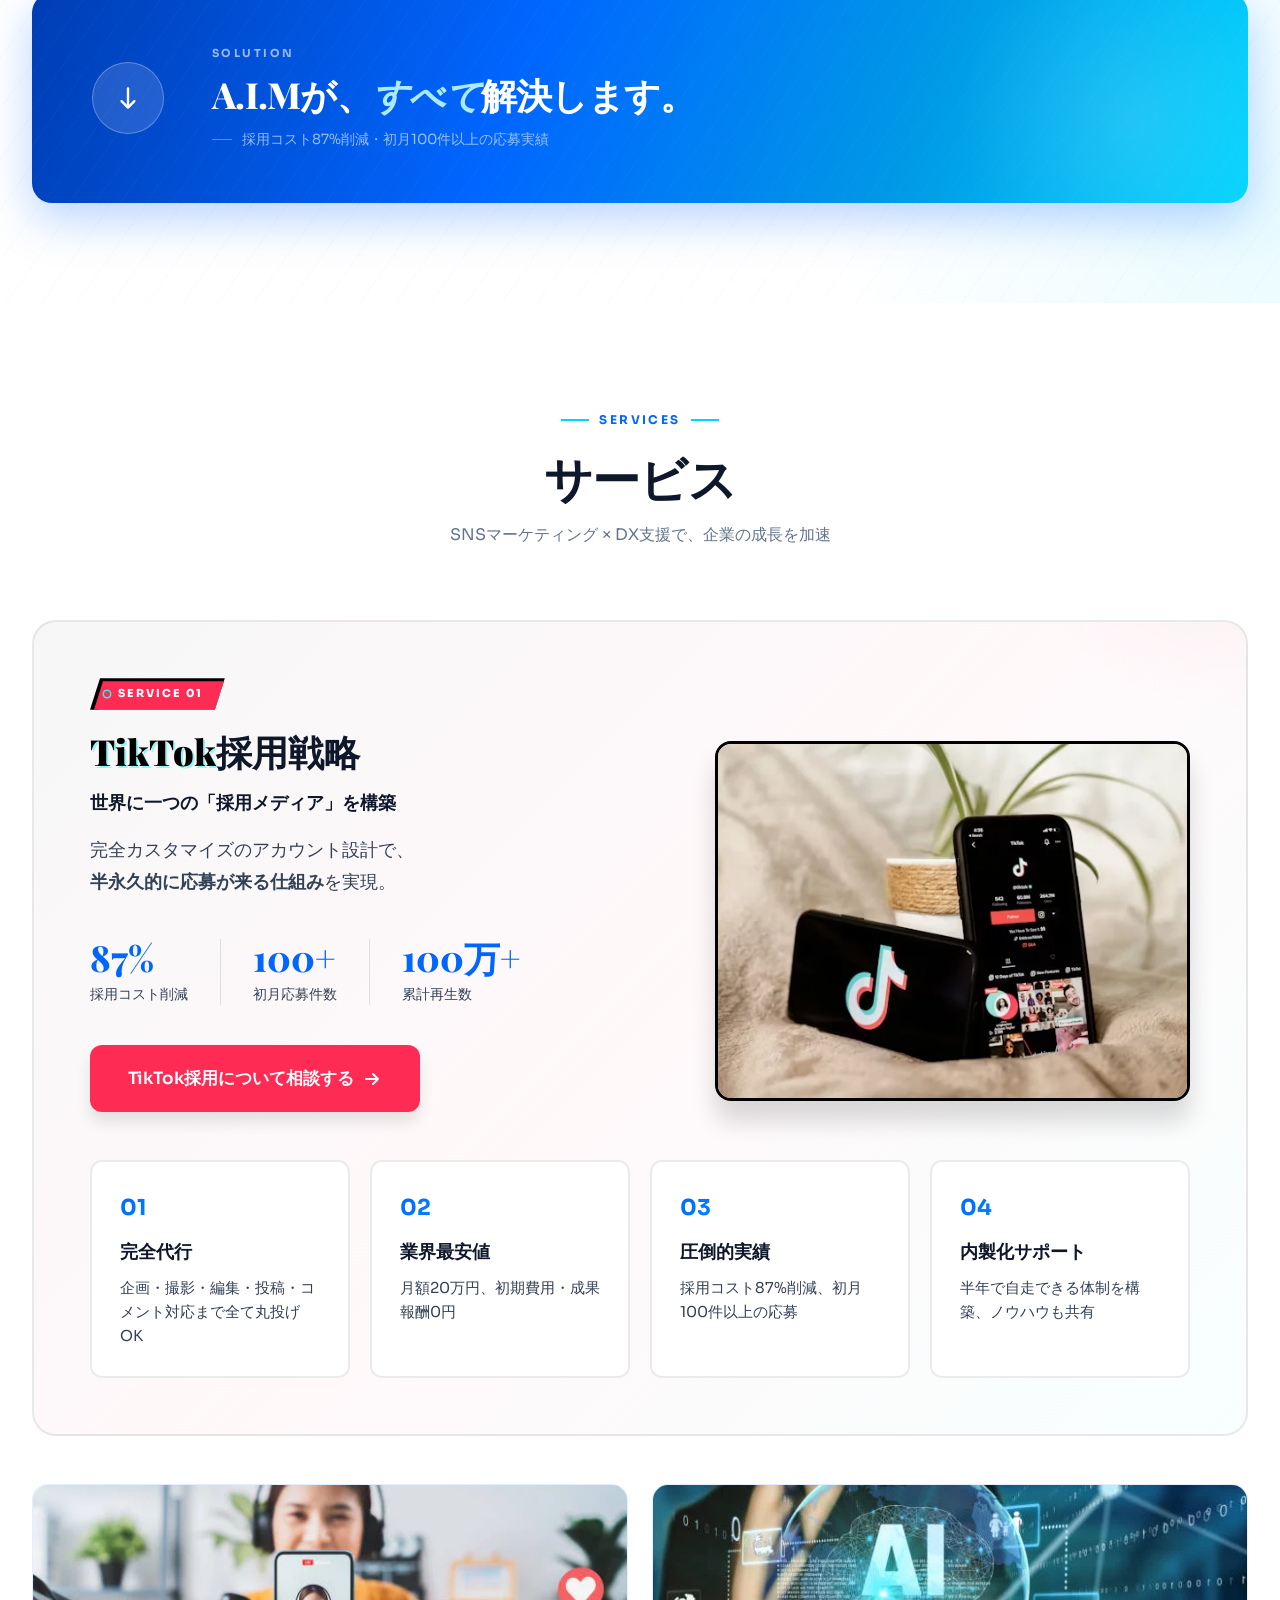
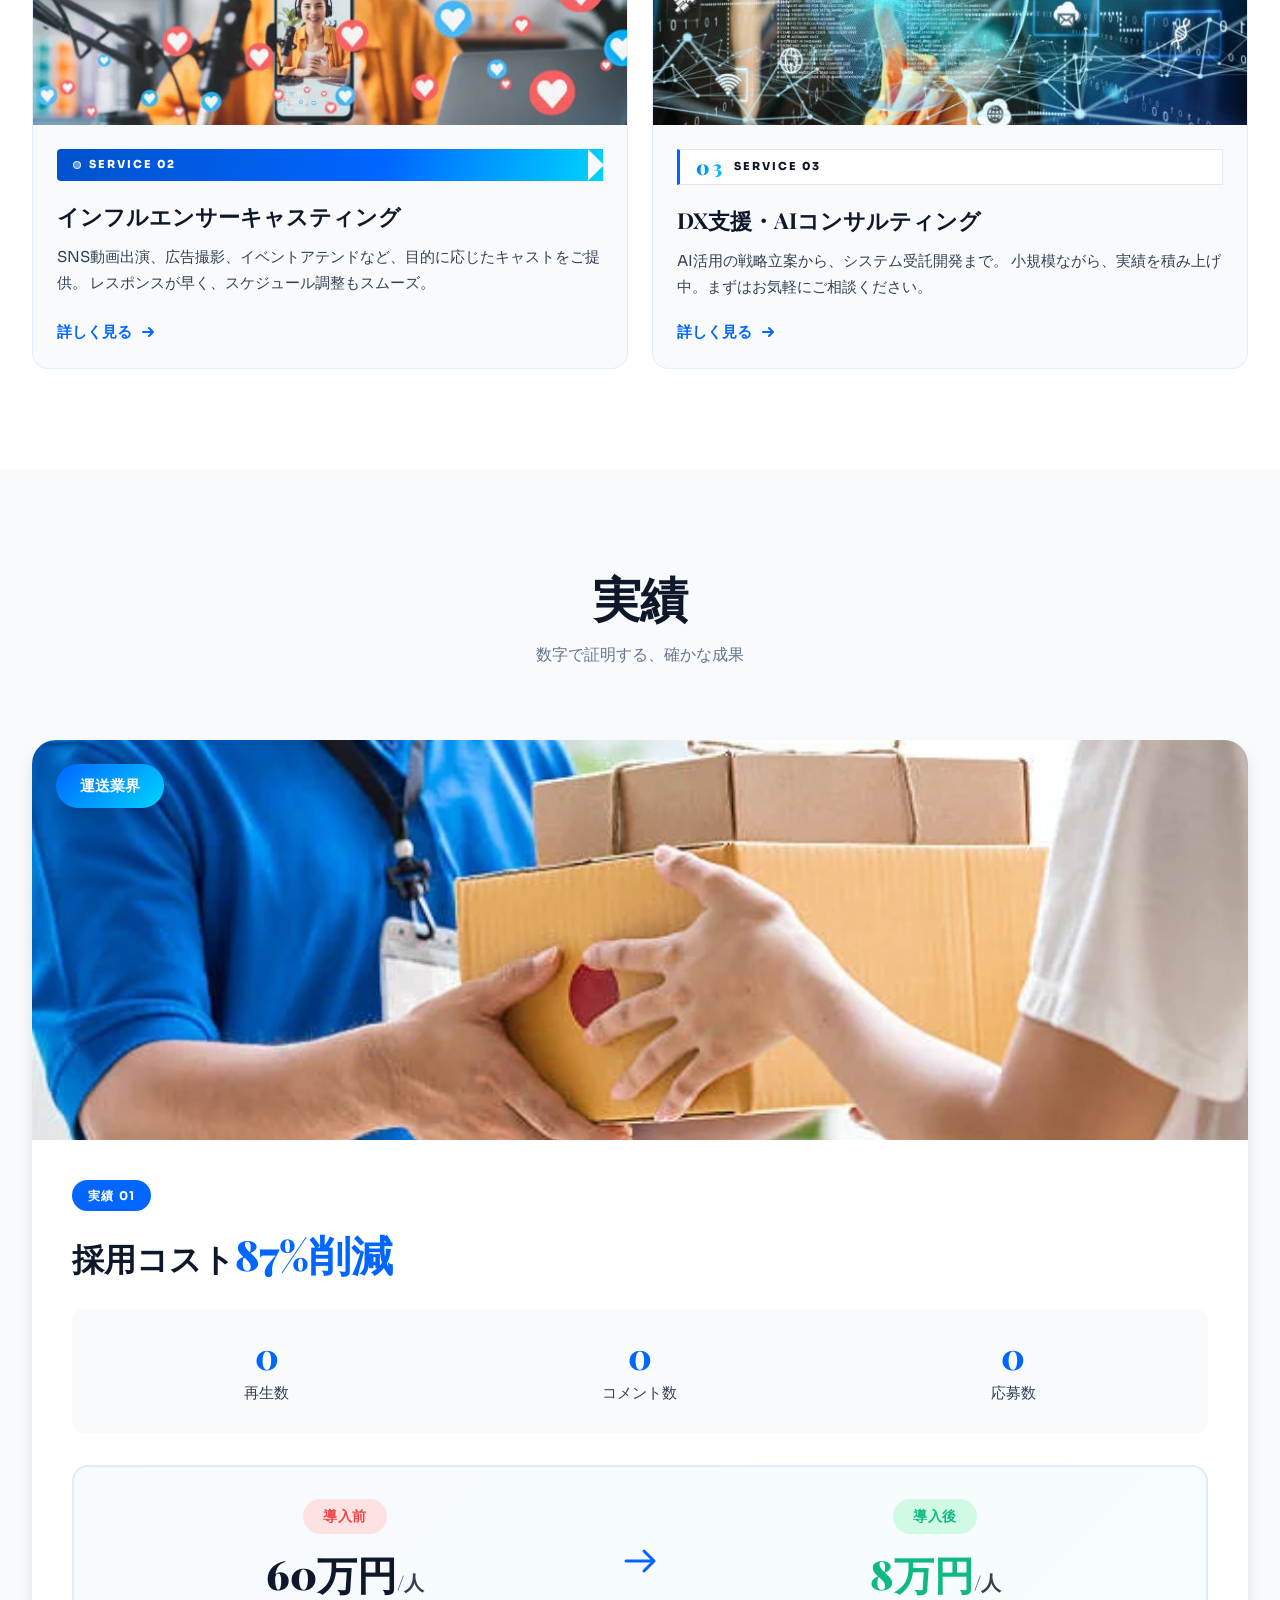
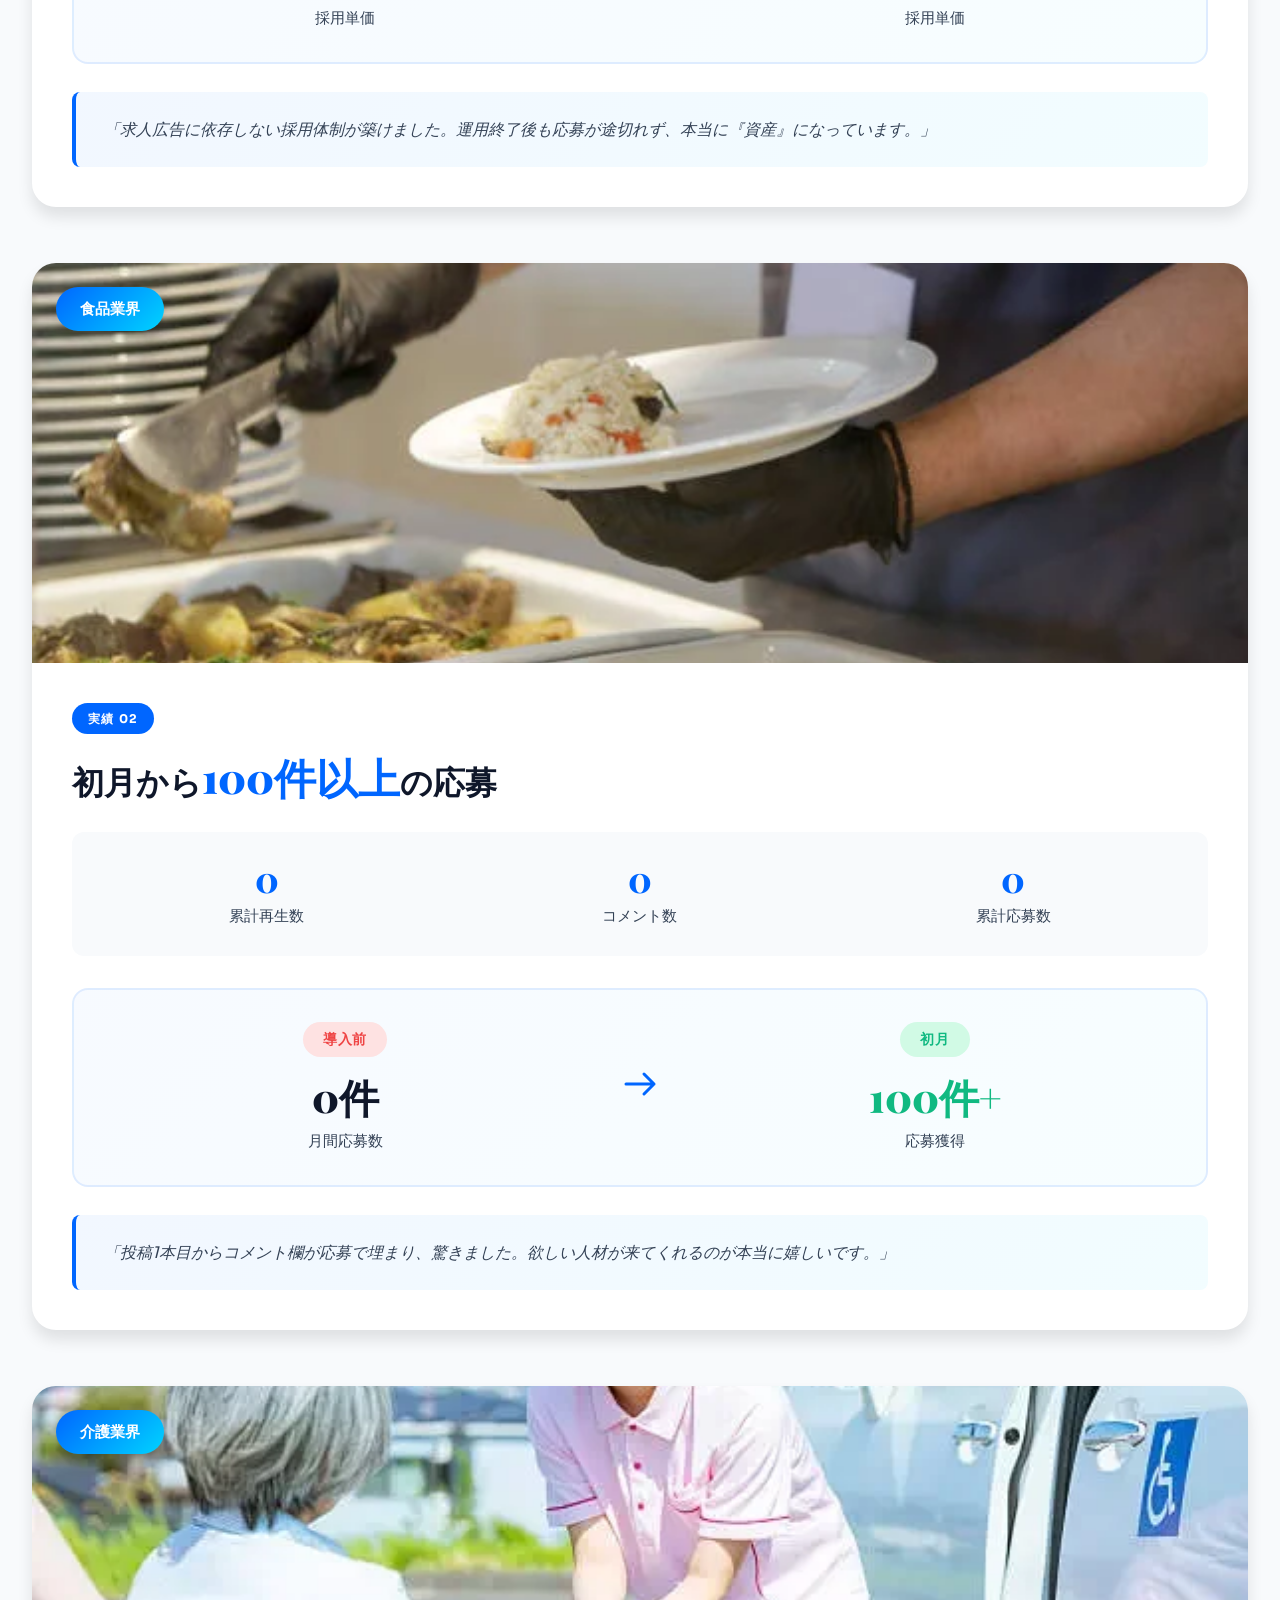
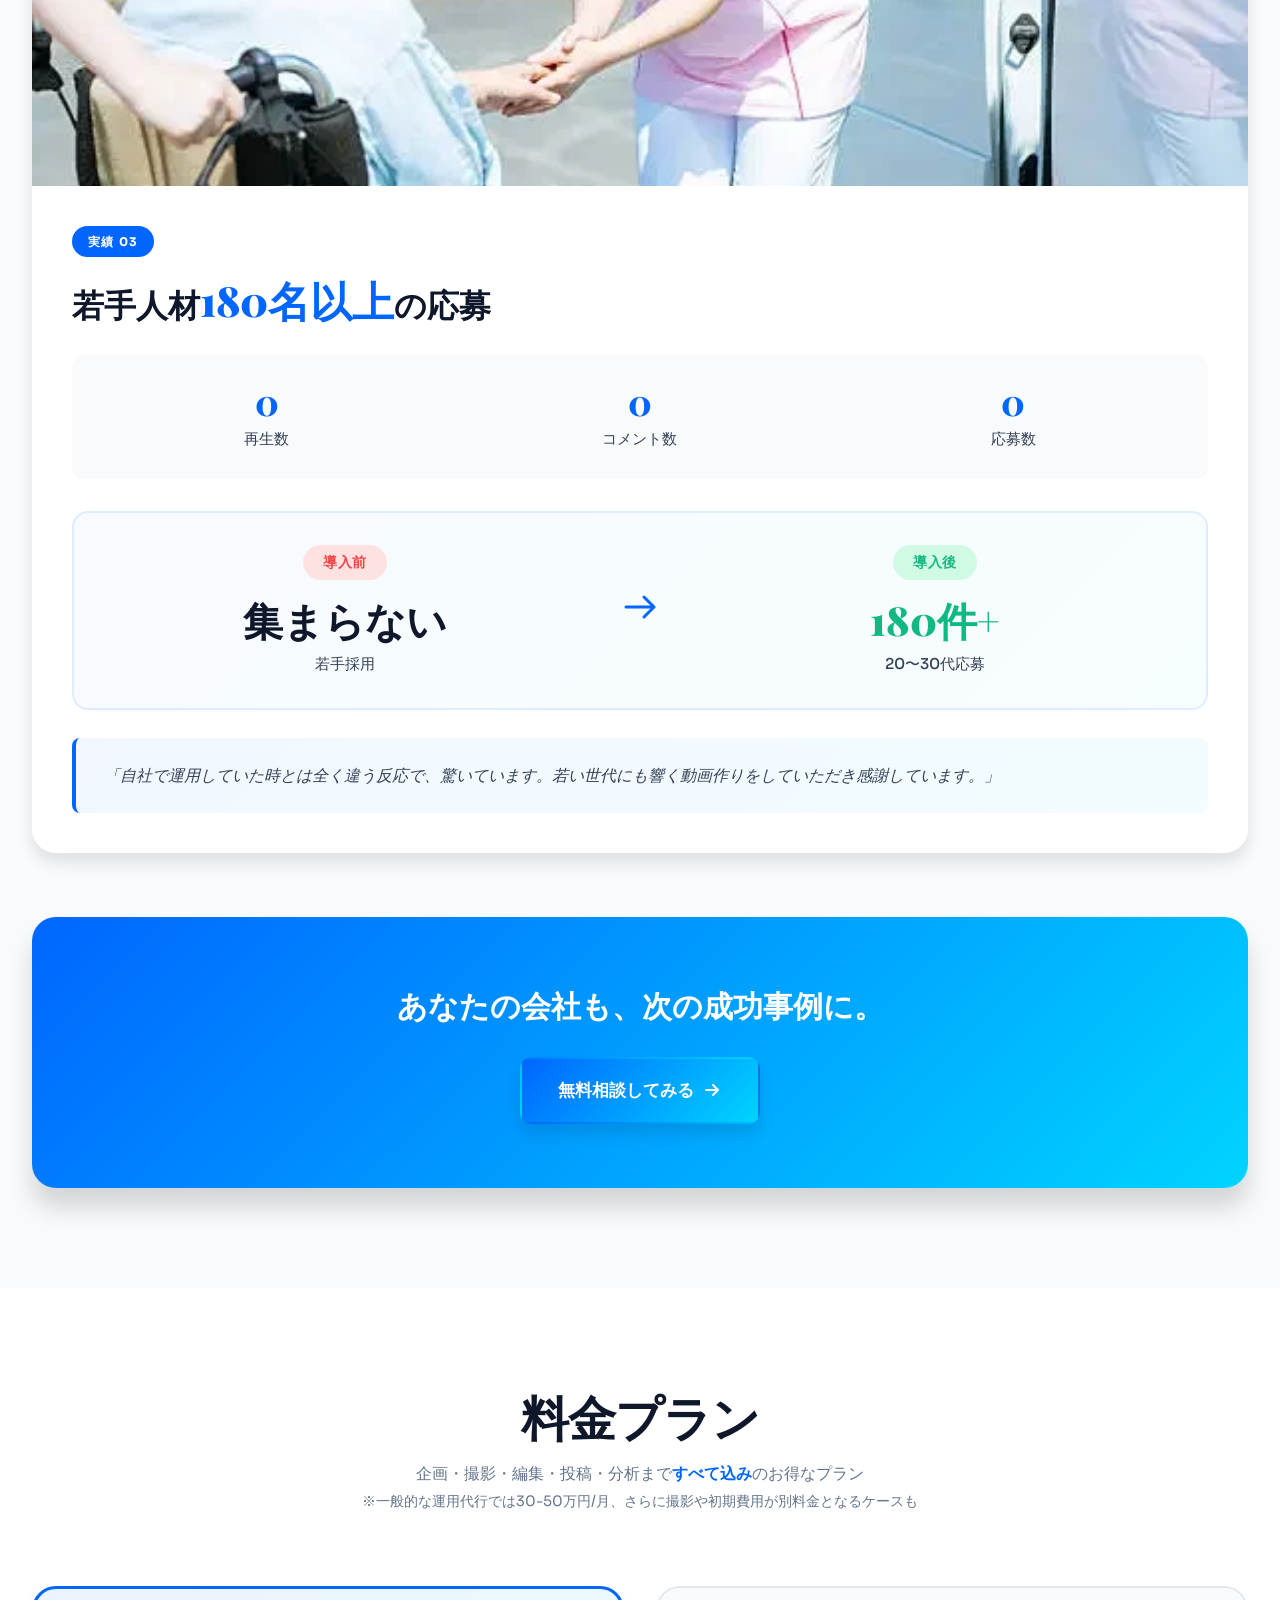
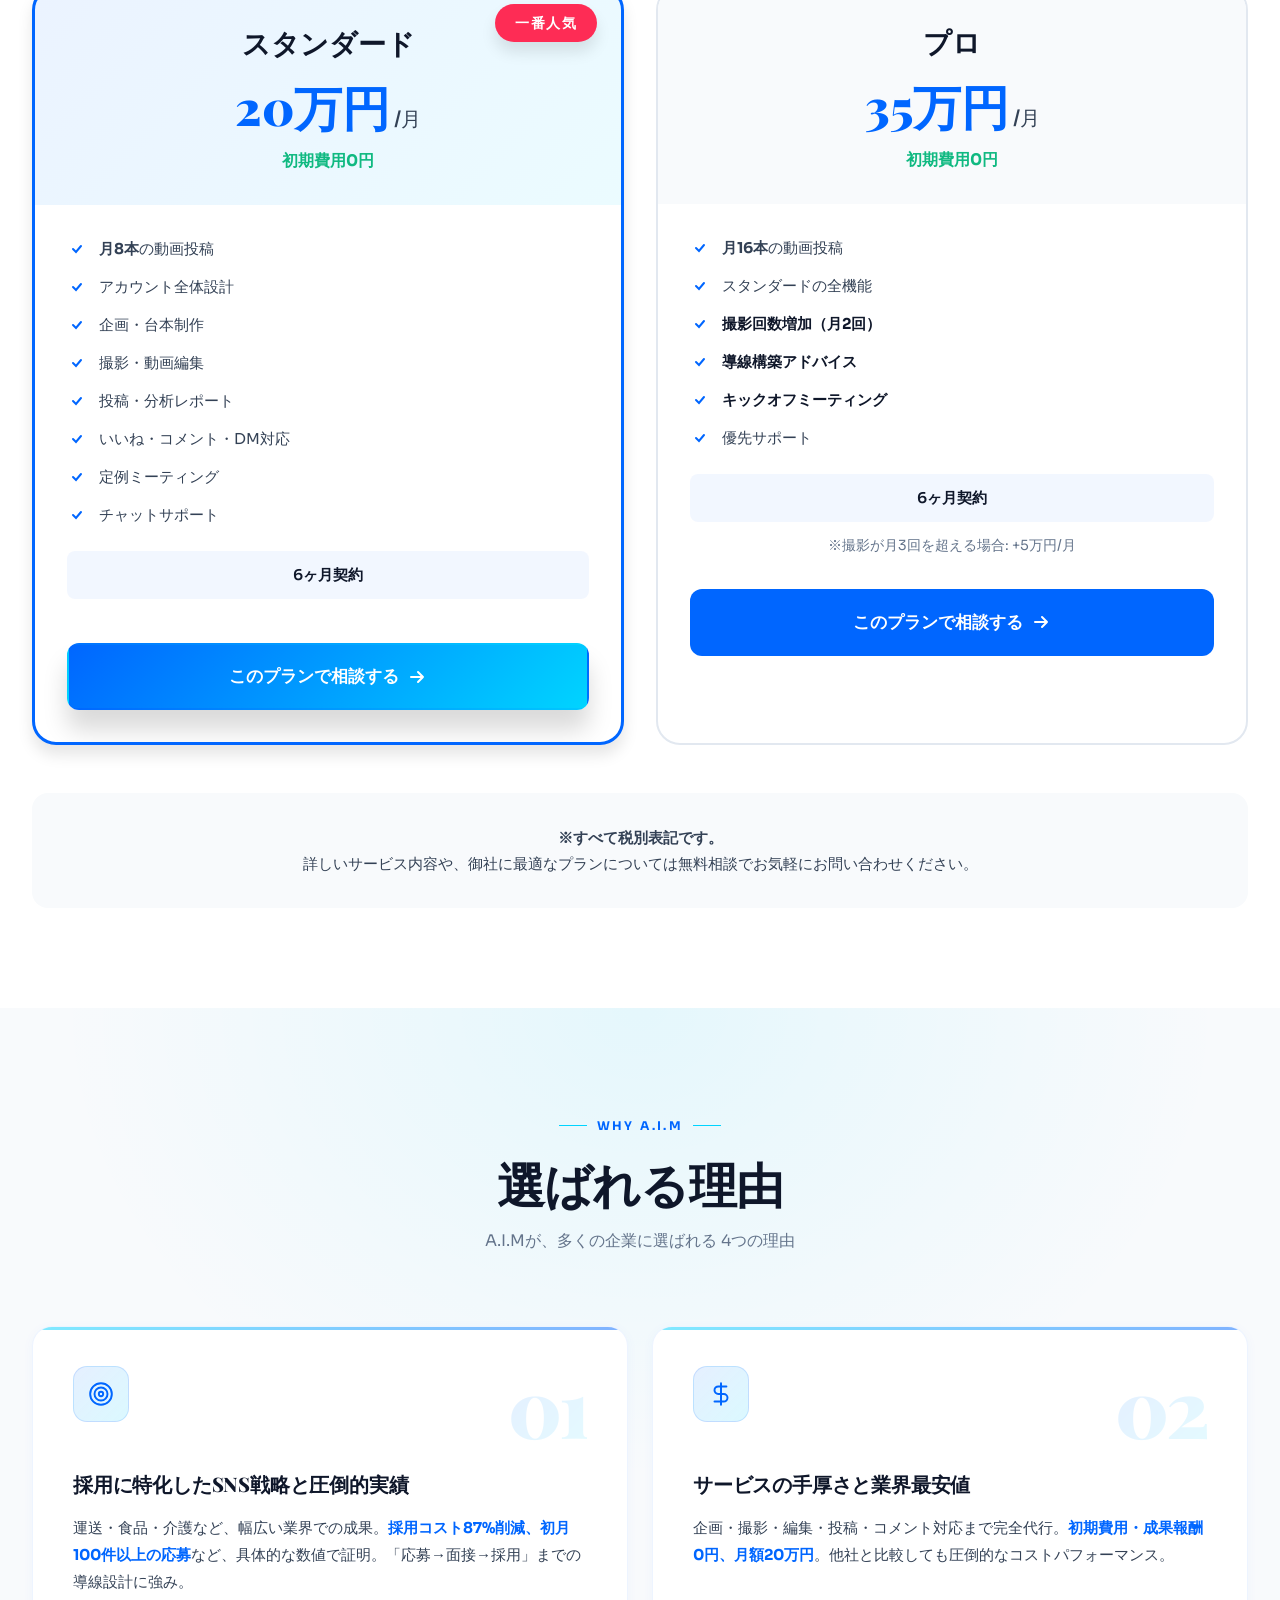
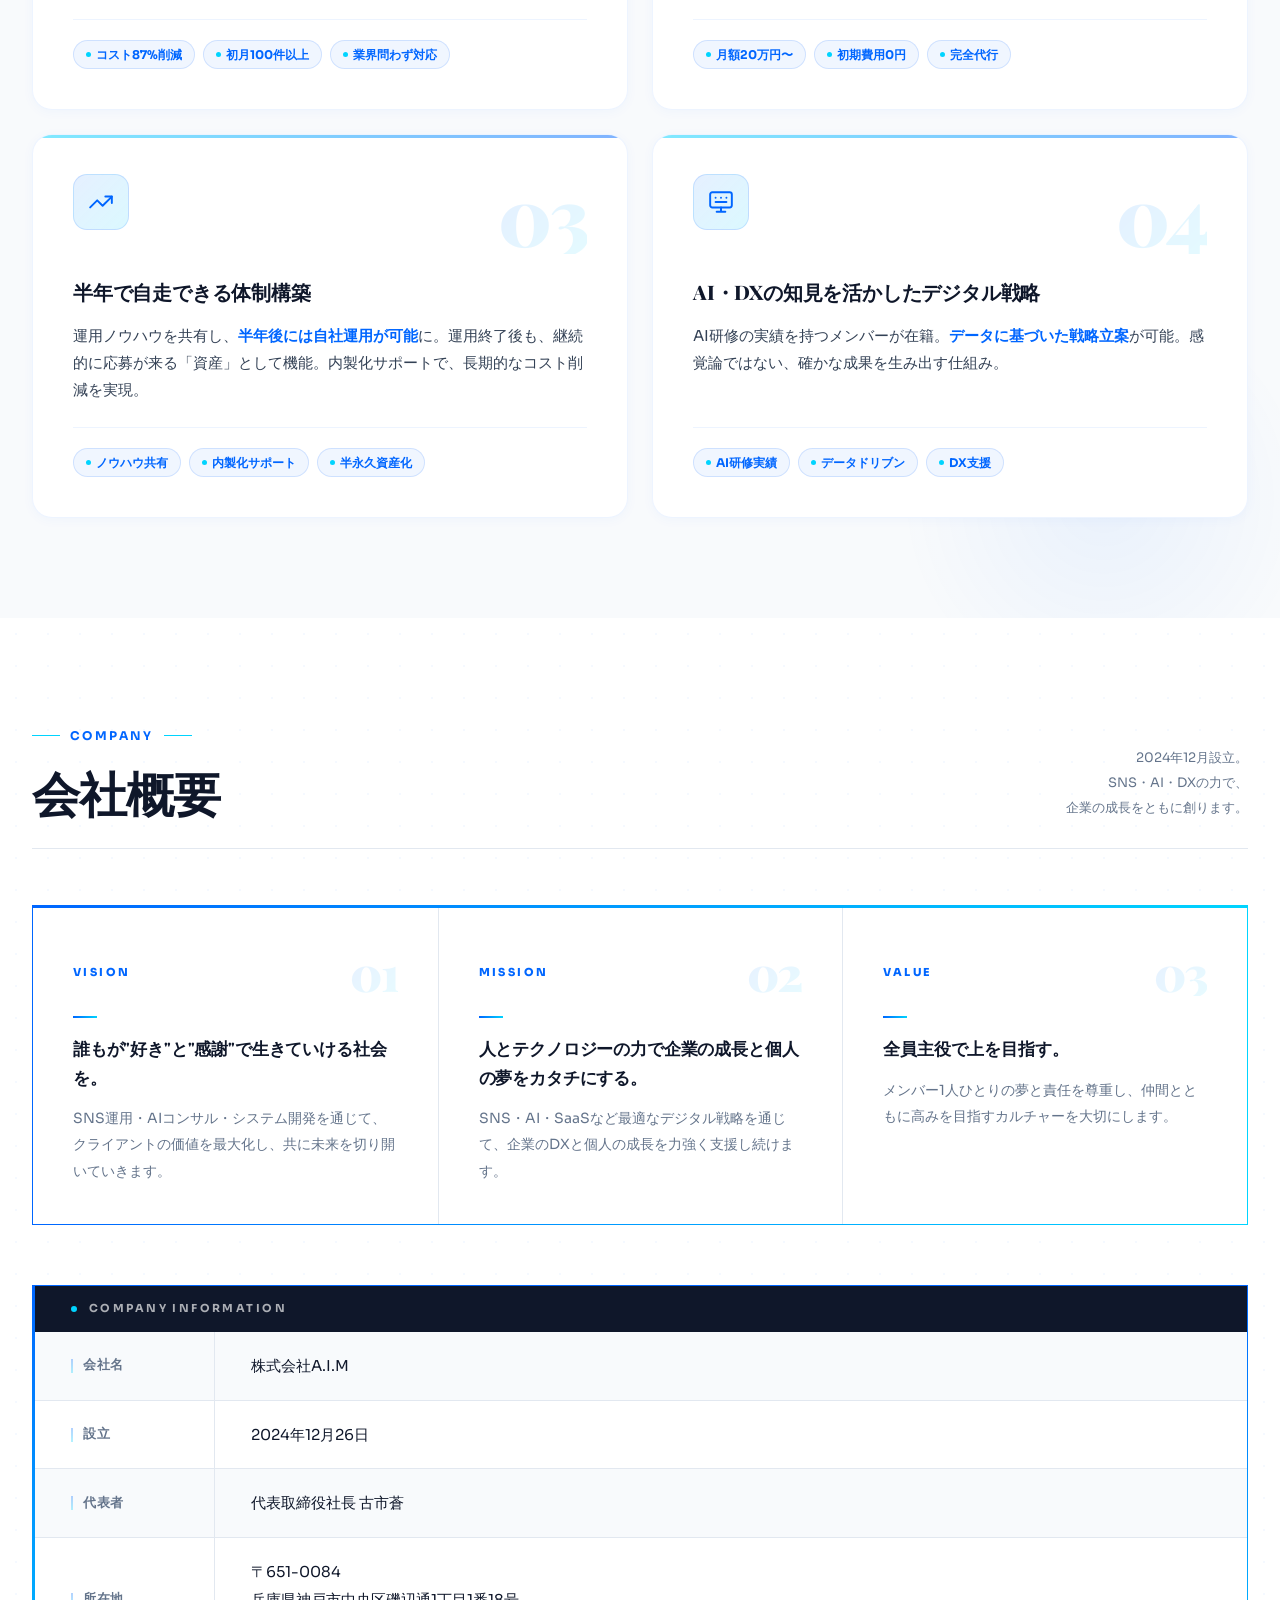
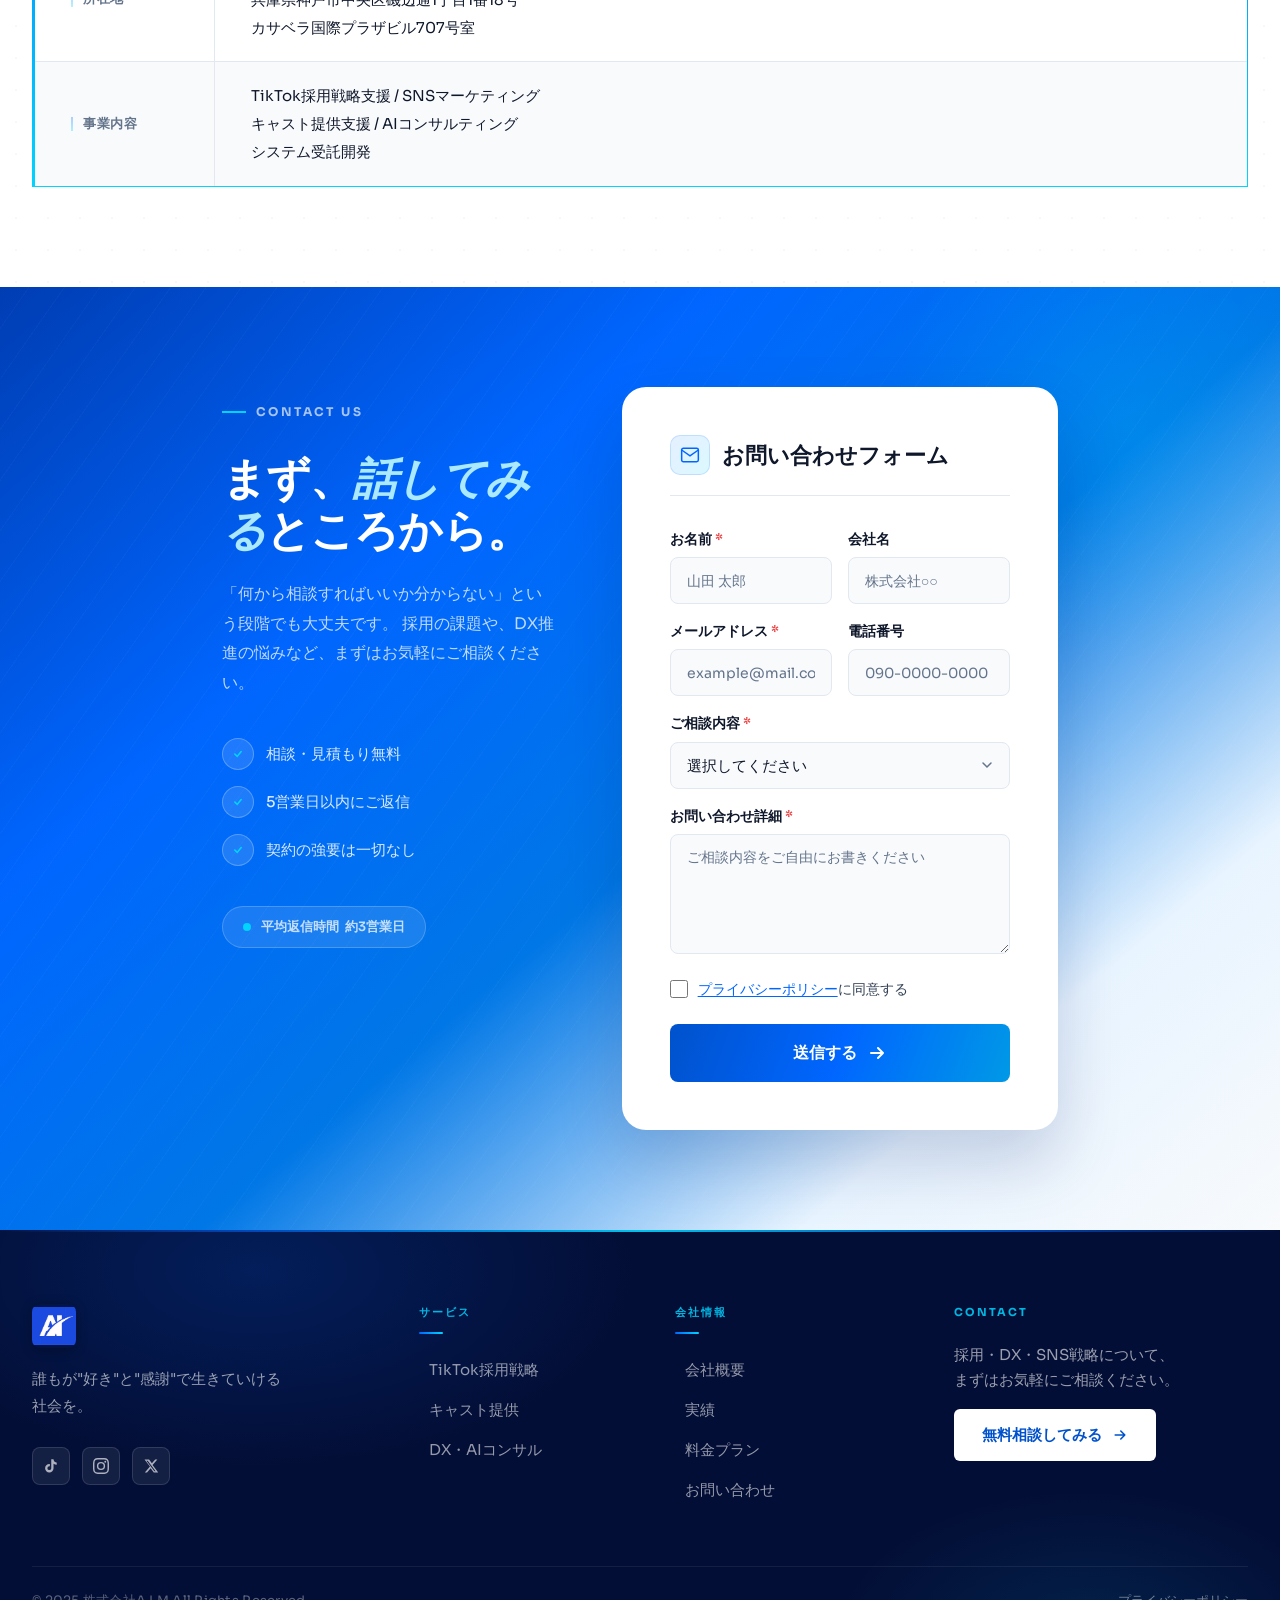
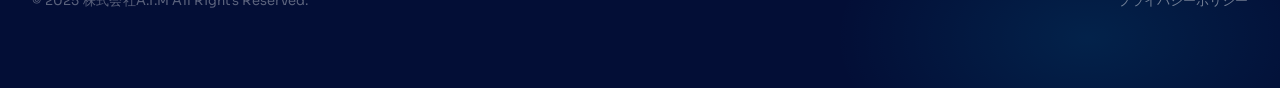
==== commit dd92aec2: "Update index.html" ====
--- a/index.html
+++ b/index.html
@@ -5,154 +5,266 @@
     <meta name="viewport" content="width=device-width, initial-scale=1.0">
     <meta name="description" content="株式会社A.I.M - TikTok採用戦略で応募が途切れない採用媒体を構築。採用コスト87%削減の実績。">
     <title>株式会社A.I.M - TikTok採用戦略で応募が途切れない採用媒体を構築</title>
-    <link rel="stylesheet" href="styles.css">
+    <link rel="stylesheet" href="css/styles.css">
     <link rel="preconnect" href="https://fonts.googleapis.com">
     <link rel="preconnect" href="https://fonts.gstatic.com" crossorigin>
     <link href="https://fonts.googleapis.com/css2?family=Sora:wght@300;400;500;600;700;800&family=Playfair+Display:wght@600;700;800;900&display=swap" rel="stylesheet">
 </head>
 <body>
     <!-- ヘッダー -->
-    <header class="header" id="header">
-        <div class="container">
-            <div class="header-content">
-                <div class="logo">
-                    <a href="#home" class="logo-link">
-                        <img src="./a.i.m-logo.png" alt="A.I.M Logo" class="logo-img">
-                        <span class="logo-text">A.I.M</span>
-                    </a>
-                </div>
-                
-                <nav class="nav-desktop">
-                    <ul class="nav-list">
-                        <li><a href="#services" class="nav-link">サービス</a></li>
-                        <li><a href="#results" class="nav-link">実績</a></li>
-                        <li><a href="#plans" class="nav-link">料金プラン</a></li>
-                        <li><a href="#about" class="nav-link">会社概要</a></li>
-                        <li><a href="#contact" class="nav-link nav-link-cta">お問い合わせ</a></li>
-                    </ul>
-                </nav>
-                
-                <button class="hamburger" id="hamburger" aria-label="メニュー">
-                    <span class="hamburger-line"></span>
-                    <span class="hamburger-line"></span>
-                    <span class="hamburger-line"></span>
-                </button>
-            </div>
-        </div>
-        
-        <nav class="nav-mobile" id="navMobile">
-            <ul class="nav-mobile-list">
-                <li><a href="#services" class="nav-mobile-link">サービス</a></li>
-                <li><a href="#results" class="nav-mobile-link">実績</a></li>
-                <li><a href="#plans" class="nav-mobile-link">料金プラン</a></li>
-                <li><a href="#about" class="nav-mobile-link">会社概要</a></li>
-                <li><a href="#contact" class="nav-mobile-link">お問い合わせ</a></li>
-            </ul>
-        </nav>
-    </header>
+<header class="header" id="header">
+    <div class="container">
+        <div class="header-content">
+            <div class="logo">
+                <a href="#home" class="logo-link">
+                    <img src="./a.i.m-logo.png" alt="A.I.M Logo" class="logo-img">
+                    <span class="logo-text">A.I.M</span>
+                </a>
+            </div>
+            <nav class="nav-desktop">
+                <ul class="nav-list">
+                    <li><a href="#" class="nav-link">サービス</a></li>
+                    <li><a href="#" class="nav-link">実績</a></li>
+                    <li><a href="#" class="nav-link">料金プラン</a></li>
+                    <li><a href="#" class="nav-link">会社概要</a></li>
+                    <li><a href="#" class="nav-link nav-link-cta">お問い合わせ</a></li>
+                </ul>
+            </nav>
+            <button class="hamburger" id="hamburger" aria-label="メニュー">
+                <span class="hamburger-line"></span>
+                <span class="hamburger-line"></span>
+                <span class="hamburger-line"></span>
+            </button>
+        </div>
+    </div>
+    <nav class="nav-mobile" id="navMobile">
+        <ul class="nav-mobile-list">
+            <li><a href="#" class="nav-mobile-link">サービス</a></li>
+            <li><a href="#" class="nav-mobile-link">実績</a></li>
+            <li><a href="#" class="nav-mobile-link">料金プラン</a></li>
+            <li><a href="#" class="nav-mobile-link">会社概要</a></li>
+            <li><a href="#" class="nav-mobile-link">お問い合わせ</a></li>
+        </ul>
+    </nav>
+</header>
 
     <!-- ヒーローセクション -->
     <section class="hero" id="home">
+
+        <!-- 背景 -->
         <div class="hero-background">
             <img src="recruit-handshake.jpg" alt="採用成功のイメージ" class="hero-bg-image">
             <div class="hero-overlay"></div>
         </div>
-        <div class="container">
-            <div class="hero-content">
-                <div class="hero-text animate-fade-in">
-                    <h1 class="hero-title">
-                        採用は「募集」から<br>
-                        <span class="highlight-gradient">「共感」</span>へ。
-                    </h1>
-                    <p class="hero-subtitle">
-                        <strong class="text-highlight-hero">TikTok×採用戦略</strong>で、応募が途切れない採用媒体を構築。<br>
-                        採用コスト<strong class="hero-stat">87%削減</strong>の実績。
-                    </p>
-                    <div class="hero-cta">
-                        <a href="#contact" class="btn btn-primary btn-large">
-                            <span>無料相談してみる</span>
-                            <svg class="btn-arrow" width="20" height="20" viewBox="0 0 20 20" fill="none">
-                                <path d="M4 10h12m0 0l-5-5m5 5l-5 5" stroke="currentColor" stroke-width="2" stroke-linecap="round"/>
-                            </svg>
-                        </a>
-                        <a href="#results" class="btn btn-secondary btn-large">実績を見る</a>
-                    </div>
-                </div>
-            </div>
-        </div>
+
+        <!-- 左縦ラインアクセント -->
+        <div class="hero-line-left"></div>
+
+        <!-- メインコンテンツ -->
+        <div class="hero-inner">
+
+            <!-- テキスト -->
+            <div class="hero-text">
+                <div class="hero-eyebrow">
+                    <div class="hero-eyebrow-line"></div>
+                    <span class="hero-eyebrow-text">TikTok × 採用戦略</span>
+                </div>
+
+                <h1 class="hero-title">
+                    <span class="hero-title-line">採用は「募集」から</span>
+                    <span class="hero-title-main">共感へ。</span>
+                    <span class="hero-title-accent">響け、想いよ。</span>
+                </h1>
+
+                <p class="hero-subtitle">
+                    <strong>TikTok×採用戦略</strong>で、応募が途切れない採用媒体を構築。<br>
+                    採用コスト <span class="hero-stat-inline">87%削減</span> の実績。
+                </p>
+
+                <div class="hero-cta">
+                    <a href="#contact" class="btn-hero-primary">
+                        <span>無料相談してみる</span>
+                        <svg class="btn-arrow" width="18" height="18" viewBox="0 0 20 20" fill="none">
+                            <path d="M4 10h12m0 0l-5-5m5 5l-5 5" stroke="currentColor" stroke-width="2" stroke-linecap="round"/>
+                        </svg>
+                    </a>
+                    <a href="#results" class="btn-hero-ghost">
+                        <span>実績を見る</span>
+                        <svg width="18" height="18" viewBox="0 0 20 20" fill="none">
+                            <path d="M4 10h12m0 0l-5-5m5 5l-5 5" stroke="currentColor" stroke-width="2" stroke-linecap="round"/>
+                        </svg>
+                    </a>
+                </div>
+            </div>
+
+            <!-- フローティング統計バッジ -->
+            <div class="hero-stats-float">
+                <div class="stat-badge">
+                    <span class="stat-badge-num">87%</span>
+                    <div class="stat-badge-divider"></div>
+                    <span class="stat-badge-label">採用コスト削減</span>
+                </div>
+                <div class="stat-badge">
+                    <span class="stat-badge-num">100+</span>
+                    <div class="stat-badge-divider"></div>
+                    <span class="stat-badge-label">初月応募件数</span>
+                </div>
+                <div class="stat-badge">
+                    <span class="stat-badge-num">100万+</span>
+                    <div class="stat-badge-divider"></div>
+                    <span class="stat-badge-label">累計再生数</span>
+                </div>
+            </div>
+
+        </div><!-- /hero-inner -->
+
+        <!-- スクロールインジケーター -->
         <div class="scroll-indicator">
-            <div class="scroll-line"></div>
-            <span class="scroll-text">Scroll</span>
-        </div>
+            <div class="scroll-track">
+                <div class="scroll-thumb"></div>
+            </div>
+            <span class="scroll-label">Scroll</span>
+        </div>
+
     </section>
 
     <!-- 課題セクション -->
     <section class="problems section-padding" id="problems">
         <div class="container">
-            <div class="section-header">
-                <h2 class="section-title animate-on-scroll">こんなお悩みありませんか？</h2>
-            </div>
-            
+
+            <!-- ヘッダー -->
+            <div class="section-header animate-on-scroll">
+                <div class="section-eyebrow">お悩みありませんか</div>
+                <h2 class="section-title">
+                    多くの企業が抱える、<em style="font-style:italic; color:var(--primary-blue);">採用・DXの壁</em>
+                </h2>
+            </div>
+
+            <!-- カードグリッド -->
             <div class="problems-grid">
+
+                <!-- 課題01 -->
                 <div class="problem-card animate-on-scroll">
-                    <div class="problem-label">課題 01</div>
-                    <h3 class="problem-title">採用の課題</h3>
-                    <ul class="problem-list">
-                        <li class="problem-item">
-                            <svg class="problem-icon" width="20" height="20" viewBox="0 0 20 20" fill="none">
-                                <path d="M6 10l3 3 5-6" stroke="currentColor" stroke-width="2" stroke-linecap="round"/>
-                            </svg>
-                            <span>求人サイトや人材紹介に<strong class="text-highlight">コストをかけ続けている</strong>が、応募が来ない</span>
-                        </li>
-                        <li class="problem-item">
-                            <svg class="problem-icon" width="20" height="20" viewBox="0 0 20 20" fill="none">
-                                <path d="M6 10l3 3 5-6" stroke="currentColor" stroke-width="2" stroke-linecap="round"/>
-                            </svg>
-                            <span>採用しても、入社後の<strong class="text-highlight">ミスマッチで離職率が高い</strong></span>
-                        </li>
-                        <li class="problem-item">
-                            <svg class="problem-icon" width="20" height="20" viewBox="0 0 20 20" fill="none">
-                                <path d="M6 10l3 3 5-6" stroke="currentColor" stroke-width="2" stroke-linecap="round"/>
-                            </svg>
-                            <span>「<strong class="text-highlight">欲しい人材</strong>」と「<strong class="text-highlight">来る人材</strong>」がズレている</span>
-                        </li>
-                    </ul>
-                </div>
-                
+                    <div class="problem-card-bar"></div>
+                    <div class="problem-card-inner">
+                        <div class="problem-header">
+                            <div class="problem-num">01</div>
+                            <div>
+                                <div class="problem-label-badge">採用の課題</div>
+                                <h3 class="problem-title">人が来ない。来ても合わない。</h3>
+                            </div>
+                        </div>
+                        <ul class="problem-list">
+                            <li class="problem-item">
+                                <div class="problem-item-icon">
+                                    <div class="icon-dot">
+                                        <svg width="10" height="10" viewBox="0 0 10 10" fill="none">
+                                            <circle cx="5" cy="5" r="2.5" fill="#0066FF"/>
+                                        </svg>
+                                    </div>
+                                </div>
+                                <p class="problem-item-text">
+                                    求人サイトや人材紹介に<strong class="text-highlight">コストをかけ続けている</strong>が、応募が来ない
+                                </p>
+                            </li>
+                            <li class="problem-item">
+                                <div class="problem-item-icon">
+                                    <div class="icon-dot">
+                                        <svg width="10" height="10" viewBox="0 0 10 10" fill="none">
+                                            <circle cx="5" cy="5" r="2.5" fill="#0066FF"/>
+                                        </svg>
+                                    </div>
+                                </div>
+                                <p class="problem-item-text">
+                                    採用しても、入社後の<strong class="text-highlight">ミスマッチで離職率が高い</strong>
+                                </p>
+                            </li>
+                            <li class="problem-item">
+                                <div class="problem-item-icon">
+                                    <div class="icon-dot">
+                                        <svg width="10" height="10" viewBox="0 0 10 10" fill="none">
+                                            <circle cx="5" cy="5" r="2.5" fill="#0066FF"/>
+                                        </svg>
+                                    </div>
+                                </div>
+                                <p class="problem-item-text">
+                                    「<strong class="text-highlight">欲しい人材</strong>」と「<strong class="text-highlight">来る人材</strong>」がズレている
+                                </p>
+                            </li>
+                        </ul>
+                    </div>
+                </div>
+
+                <!-- 課題02 -->
                 <div class="problem-card animate-on-scroll">
-                    <div class="problem-label">課題 02</div>
-                    <h3 class="problem-title">DX・業務の課題</h3>
-                    <ul class="problem-list">
-                        <li class="problem-item">
-                            <svg class="problem-icon" width="20" height="20" viewBox="0 0 20 20" fill="none">
-                                <path d="M6 10l3 3 5-6" stroke="currentColor" stroke-width="2" stroke-linecap="round"/>
-                            </svg>
-                            <span>AIやDXが重要なのはわかるけど、<strong class="text-highlight">何から手を付ければいいか分からない</strong></span>
-                        </li>
-                        <li class="problem-item">
-                            <svg class="problem-icon" width="20" height="20" viewBox="0 0 20 20" fill="none">
-                                <path d="M6 10l3 3 5-6" stroke="currentColor" stroke-width="2" stroke-linecap="round"/>
-                            </svg>
-                            <span>システムを導入したいが、<strong class="text-highlight">コストや運用が不安</strong></span>
-                        </li>
-                        <li class="problem-item">
-                            <svg class="problem-icon" width="20" height="20" viewBox="0 0 20 20" fill="none">
-                                <path d="M6 10l3 3 5-6" stroke="currentColor" stroke-width="2" stroke-linecap="round"/>
-                            </svg>
-                            <span><strong class="text-highlight">業務効率化</strong>を図りたいが、具体的な方法が見えない</span>
-                        </li>
-                    </ul>
-                </div>
-            </div>
-            
+                    <div class="problem-card-bar"></div>
+                    <div class="problem-card-inner">
+                        <div class="problem-header">
+                            <div class="problem-num">02</div>
+                            <div>
+                                <div class="problem-label-badge">DX・業務の課題</div>
+                                <h3 class="problem-title">何から始めればいい？</h3>
+                            </div>
+                        </div>
+                        <ul class="problem-list">
+                            <li class="problem-item">
+                                <div class="problem-item-icon">
+                                    <div class="icon-dot">
+                                        <svg width="10" height="10" viewBox="0 0 10 10" fill="none">
+                                            <circle cx="5" cy="5" r="2.5" fill="#0066FF"/>
+                                        </svg>
+                                    </div>
+                                </div>
+                                <p class="problem-item-text">
+                                    AIやDXが重要なのはわかるけど、<strong class="text-highlight">何から手を付ければいいか分からない</strong>
+                                </p>
+                            </li>
+                            <li class="problem-item">
+                                <div class="problem-item-icon">
+                                    <div class="icon-dot">
+                                        <svg width="10" height="10" viewBox="0 0 10 10" fill="none">
+                                            <circle cx="5" cy="5" r="2.5" fill="#0066FF"/>
+                                        </svg>
+                                    </div>
+                                </div>
+                                <p class="problem-item-text">
+                                    システムを導入したいが、<strong class="text-highlight">コストや運用が不安</strong>
+                                </p>
+                            </li>
+                            <li class="problem-item">
+                                <div class="problem-item-icon">
+                                    <div class="icon-dot">
+                                        <svg width="10" height="10" viewBox="0 0 10 10" fill="none">
+                                            <circle cx="5" cy="5" r="2.5" fill="#0066FF"/>
+                                        </svg>
+                                    </div>
+                                </div>
+                                <p class="problem-item-text">
+                                    <strong class="text-highlight">業務効率化</strong>を図りたいが、具体的な方法が見えない
+                                </p>
+                            </li>
+                        </ul>
+                    </div>
+                </div>
+
+            </div><!-- /problems-grid -->
+
+            <!-- ソリューションバナー -->
             <div class="problems-solution animate-on-scroll">
-                <div class="solution-arrow">
-                    <svg width="40" height="40" viewBox="0 0 40 40" fill="none">
-                        <path d="M20 8v24m0 0l-8-8m8 8l8-8" stroke="white" stroke-width="3" stroke-linecap="round"/>
-                    </svg>
-                </div>
-                <p class="solution-text">A.I.Mが、すべて解決します。</p>
-            </div>
+                <div class="solution-inner">
+                    <div class="solution-icon-wrap">
+                        <svg width="32" height="32" viewBox="0 0 40 40" fill="none">
+                            <path d="M20 8v24m0 0l-8-8m8 8l8-8" stroke="white" stroke-width="3" stroke-linecap="round" stroke-linejoin="round"/>
+                        </svg>
+                    </div>
+                    <div class="solution-text-block">
+                        <span class="solution-label">Solution</span>
+                        <p class="solution-text">A.I.Mが、<em>すべて</em>解決します。</p>
+                        <p class="solution-sub">採用コスト87%削減・初月100件以上の応募実績</p>
+                    </div>
+                </div>
+            </div>
+
         </div>
     </section>
 
@@ -160,13 +272,17 @@
     <section class="services section-padding" id="services">
         <div class="container">
             <div class="section-header">
-                <h2 class="section-title animate-on-scroll">サービス</h2>
-                <p class="section-subtitle animate-on-scroll">SNSマーケティング × DX支援で、企業の成長を加速</p>
+                <div class="section-eyebrow">Services</div>
+                <h2 class="section-title">サービス</h2>
+                <p class="section-subtitle">SNSマーケティング × DX支援で、企業の成長を加速</p>
             </div>
             
             <!-- メインサービス - TikTok採用戦略 -->
             <div class="service-tiktok animate-on-scroll">
-                <div class="service-label">サービス 01</div>
+                <div class="badge-tiktok">
+                    <span class="badge-tiktok-dot"></span>
+                    Service 01
+                </div>
                 <div class="service-tiktok-content">
                     <div class="service-tiktok-left">
                         <h3 class="service-tiktok-title">
@@ -235,15 +351,21 @@
             </div>
             
             <!-- サブサービス -->
-            <div class="services-sub-grid">
-                <div class="service-sub-card animate-on-scroll">
-                    <div class="service-label">サービス 02</div>
-                    <div class="service-sub-visual">
-                        <img src="service-influencer.jpg" alt="インフルエンサーキャスティング" class="service-sub-image">
+        <div class="services-sub-grid">
+
+            <!-- 02 インフルエンサーキャスティング -->
+            <div class="service-sub-card animate-on-scroll">
+                <div class="service-sub-visual">
+                    <img src="service-influencer.jpg" alt="インフルエンサーキャスティング" class="service-sub-image">
+                </div>
+                <div class="service-sub-body">
+                    <div class="badge-influencer">
+                        <span class="badge-influencer-dot"></span>
+                        Service 02
                     </div>
                     <h4 class="service-sub-title">インフルエンサーキャスティング</h4>
                     <p class="service-sub-text">
-                        SNS動画出演、広告撮影、イベントアテンドなど、目的に応じたキャストをご提供<br>
+                        SNS動画出演、広告撮影、イベントアテンドなど、目的に応じたキャストをご提供。
                         レスポンスが早く、スケジュール調整もスムーズ。
                     </p>
                     <a href="#contact" class="service-sub-link">
@@ -253,11 +375,17 @@
                         </svg>
                     </a>
                 </div>
-                
-                <div class="service-sub-card animate-on-scroll">
-                    <div class="service-label">サービス 03</div>
-                    <div class="service-sub-visual">
-                        <img src="service-dx.jpg" alt="DX支援・AIコンサルティング" class="service-sub-image">
+            </div>
+
+            <!-- 03 DX支援・AIコンサルティング -->
+            <div class="service-sub-card animate-on-scroll">
+                <div class="service-sub-visual">
+                    <img src="service-dx.jpg" alt="DX支援・AIコンサルティング" class="service-sub-image">
+                </div>
+                <div class="service-sub-body">
+                    <div class="badge-dx">
+                        <span class="badge-dx-num">03</span>
+                        Service 03
                     </div>
                     <h4 class="service-sub-title">DX支援・AIコンサルティング</h4>
                     <p class="service-sub-text">
@@ -272,6 +400,8 @@
                     </a>
                 </div>
             </div>
+
+        </div>
         </div>
     </section>
 
@@ -597,181 +727,288 @@
     <section class="reasons section-padding">
         <div class="container">
             <div class="section-header">
+                <div class="section-eyebrow animate-on-scroll">Why A.I.M</div>
                 <h2 class="section-title animate-on-scroll">選ばれる理由</h2>
-                <p class="section-subtitle animate-on-scroll">A.I.Mが、多くの企業に選ばれる理由</p>
-            </div>
-            
+                <p class="section-subtitle animate-on-scroll">A.I.Mが、多くの企業に選ばれる 4つの理由</p>
+            </div>
+
             <div class="reasons-grid">
+
+                <!-- 01 -->
                 <div class="reason-item animate-on-scroll">
-                    <div class="reason-number">01</div>
-                    <h3 class="reason-title">採用に特化したSNS戦略と圧倒的実績</h3>
-                    <p class="reason-text">
-                        運送・食品・介護など、幅広い業界での成果。<strong class="text-highlight">採用コスト87%削減、初月100件以上の応募</strong>など、具体的な数値で証明。「応募→面接→採用」までの導線設計に強み。
-                    </p>
-                </div>
-                
+                    <div class="reason-body">
+                        <div class="reason-head">
+                            <div class="reason-icon-wrap">
+                                <svg width="26" height="26" viewBox="0 0 24 24" fill="none" stroke="currentColor" stroke-width="1.8" stroke-linecap="round" stroke-linejoin="round">
+                                    <circle cx="12" cy="12" r="10"/><circle cx="12" cy="12" r="6"/><circle cx="12" cy="12" r="2"/>
+                                </svg>
+                            </div>
+                            <div class="reason-bg-num">01</div>
+                        </div>
+                        <h3 class="reason-title">採用に特化したSNS戦略と圧倒的実績</h3>
+                        <p class="reason-text">
+                            運送・食品・介護など、幅広い業界での成果。<strong class="text-highlight">採用コスト87%削減、初月100件以上の応募</strong>など、具体的な数値で証明。「応募→面接→採用」までの導線設計に強み。
+                        </p>
+                        <div class="reason-tags">
+                            <span class="reason-tag"><span class="reason-tag-dot"></span>コスト87%削減</span>
+                            <span class="reason-tag"><span class="reason-tag-dot"></span>初月100件以上</span>
+                            <span class="reason-tag"><span class="reason-tag-dot"></span>業界問わず対応</span>
+                        </div>
+                    </div>
+                </div>
+
+                <!-- 02 -->
                 <div class="reason-item animate-on-scroll">
-                    <div class="reason-number">02</div>
-                    <h3 class="reason-title">サービスの手厚さと業界最安値</h3>
-                    <p class="reason-text">
-                        企画・撮影・編集・投稿・コメント対応まで完全代行。<strong class="text-highlight">初期費用・成果報酬0円、月額20万円</strong>。他社と比較しても圧倒的なコストパフォーマンス。
-                    </p>
-                </div>
-                
+                    <div class="reason-body">
+                        <div class="reason-head">
+                            <div class="reason-icon-wrap">
+                                <svg width="26" height="26" viewBox="0 0 24 24" fill="none" stroke="currentColor" stroke-width="1.8" stroke-linecap="round" stroke-linejoin="round">
+                                    <path d="M12 2v20M17 5H9.5a3.5 3.5 0 100 7h5a3.5 3.5 0 110 7H6"/>
+                                </svg>
+                            </div>
+                            <div class="reason-bg-num">02</div>
+                        </div>
+                        <h3 class="reason-title">サービスの手厚さと業界最安値</h3>
+                        <p class="reason-text">
+                            企画・撮影・編集・投稿・コメント対応まで完全代行。<strong class="text-highlight">初期費用・成果報酬0円、月額20万円</strong>。他社と比較しても圧倒的なコストパフォーマンス。
+                        </p>
+                        <div class="reason-tags">
+                            <span class="reason-tag"><span class="reason-tag-dot"></span>月額20万円〜</span>
+                            <span class="reason-tag"><span class="reason-tag-dot"></span>初期費用0円</span>
+                            <span class="reason-tag"><span class="reason-tag-dot"></span>完全代行</span>
+                        </div>
+                    </div>
+                </div>
+
+                <!-- 03 -->
                 <div class="reason-item animate-on-scroll">
-                    <div class="reason-number">03</div>
-                    <h3 class="reason-title">半年で自走できる体制構築</h3>
-                    <p class="reason-text">
-                        運用ノウハウを共有し、<strong class="text-highlight">半年後には自社運用が可能</strong>に。運用終了後も、継続的に応募が来る「資産」として機能。内製化サポートで、長期的なコスト削減を実現。
-                    </p>
-                </div>
-                
+                    <div class="reason-body">
+                        <div class="reason-head">
+                            <div class="reason-icon-wrap">
+                                <svg width="26" height="26" viewBox="0 0 24 24" fill="none" stroke="currentColor" stroke-width="1.8" stroke-linecap="round" stroke-linejoin="round">
+                                    <polyline points="22 7 13.5 15.5 8.5 10.5 2 17"/>
+                                    <polyline points="16 7 22 7 22 13"/>
+                                </svg>
+                            </div>
+                            <div class="reason-bg-num">03</div>
+                        </div>
+                        <h3 class="reason-title">半年で自走できる体制構築</h3>
+                        <p class="reason-text">
+                            運用ノウハウを共有し、<strong class="text-highlight">半年後には自社運用が可能</strong>に。運用終了後も、継続的に応募が来る「資産」として機能。内製化サポートで、長期的なコスト削減を実現。
+                        </p>
+                        <div class="reason-tags">
+                            <span class="reason-tag"><span class="reason-tag-dot"></span>ノウハウ共有</span>
+                            <span class="reason-tag"><span class="reason-tag-dot"></span>内製化サポート</span>
+                            <span class="reason-tag"><span class="reason-tag-dot"></span>半永久資産化</span>
+                        </div>
+                    </div>
+                </div>
+
+                <!-- 04 -->
                 <div class="reason-item animate-on-scroll">
-                    <div class="reason-number">04</div>
-                    <h3 class="reason-title">AI・DXの知見を活かしたデジタル戦略</h3>
-                    <p class="reason-text">
-                        AI研修の実績を持つメンバーが在籍。<strong class="text-highlight">データに基づいた戦略立案</strong>が可能。感覚論ではない、確かな成果を生み出す仕組み。
-                    </p>
-                </div>
+                    <div class="reason-body">
+                        <div class="reason-head">
+                            <div class="reason-icon-wrap">
+                                <svg width="26" height="26" viewBox="0 0 24 24" fill="none" stroke="currentColor" stroke-width="1.8" stroke-linecap="round" stroke-linejoin="round">
+                                    <rect x="2" y="3" width="20" height="14" rx="2"/>
+                                    <path d="M8 21h8M12 17v4M7 8h.01M12 8h.01M17 8h.01M7 12h10"/>
+                                </svg>
+                            </div>
+                            <div class="reason-bg-num">04</div>
+                        </div>
+                        <h3 class="reason-title">AI・DXの知見を活かしたデジタル戦略</h3>
+                        <p class="reason-text">
+                            AI研修の実績を持つメンバーが在籍。<strong class="text-highlight">データに基づいた戦略立案</strong>が可能。感覚論ではない、確かな成果を生み出す仕組み。
+                        </p>
+                        <div class="reason-tags">
+                            <span class="reason-tag"><span class="reason-tag-dot"></span>AI研修実績</span>
+                            <span class="reason-tag"><span class="reason-tag-dot"></span>データドリブン</span>
+                            <span class="reason-tag"><span class="reason-tag-dot"></span>DX支援</span>
+                        </div>
+                    </div>
+                </div>
+
             </div>
         </div>
     </section>
 
     <!-- 会社概要セクション -->
     <section class="about section-padding" id="about">
-        <div class="container">
-            <div class="section-header">
-                <h2 class="section-title animate-on-scroll">会社概要</h2>
-            </div>
-            
-            <div class="about-vision-grid">
-                <div class="about-vision-card animate-on-scroll">
-                    <div class="about-vision-label">ビジョン</div>
-                    <h3 class="about-vision-title">誰もが"好き"と"感謝"で生きていける社会を。</h3>
-                    <p class="about-vision-text">
-                        SNS運用・AIコンサル・システム開発を通じて、クライアントの価値を最大化し、共に未来を切り開いていきます。
-                    </p>
-                </div>
-                
-                <div class="about-vision-card animate-on-scroll">
-                    <div class="about-vision-label">ミッション</div>
-                    <h3 class="about-vision-title">人とテクノロジーの力で企業の成長と個人の夢をカタチにする。</h3>
-                    <p class="about-vision-text">
-                        SNS・AI・SaaSなど最適なデジタル戦略を通じて、企業のDXと個人の成長を力強く支援し続けます。
-                    </p>
-                </div>
-                
-                <div class="about-vision-card animate-on-scroll">
-                    <div class="about-vision-label">バリュー</div>
-                    <h3 class="about-vision-title">全員主役で上を目指す。</h3>
-                    <p class="about-vision-text">
-                        メンバー1人ひとりの夢と責任を尊重し、仲間とともに高みを目指すカルチャーを大切にします。
-                    </p>
-                </div>
-            </div>
-            
-            <div class="company-info animate-on-scroll">
-                <div class="company-info-grid">
-                    <div class="company-info-item">
-                        <div class="company-info-label">会社名</div>
-                        <div class="company-info-value">株式会社A.I.M</div>
-                    </div>
-                    <div class="company-info-item">
-                        <div class="company-info-label">設立</div>
-                        <div class="company-info-value">2024年12月26日</div>
-                    </div>
-                    <div class="company-info-item">
-                        <div class="company-info-label">代表者</div>
-                        <div class="company-info-value">代表取締役社長 古市蒼</div>
-                    </div>
-                    <div class="company-info-item">
-                        <div class="company-info-label">所在地</div>
-                        <div class="company-info-value">
-                            〒651-0084<br>
-                            兵庫県神戸市中央区磯辺通1丁目1番18号<br>
-                            カサベラ国際プラザビル707号室
-                        </div>
-                    </div>
-                    <div class="company-info-item">
-                        <div class="company-info-label">事業内容</div>
-                        <div class="company-info-value">
-                            TikTok採用戦略支援 / SNSマーケティング<br>
-                            キャスト提供支援 / AIコンサルティング<br>
-                            システム受託開発
-                        </div>
-                    </div>
-                </div>
-            </div>
-        </div>
-    </section>
+    <div class="container">
+
+        <!-- ヘッダー -->
+        <div class="about-header">
+            <div>
+                <div class="section-eyebrow">Company</div>
+                <h2 class="about-title">会社概要</h2>
+            </div>
+            <p class="about-header-note">
+                2024年12月設立。<br>
+                SNS・AI・DXの力で、<br>企業の成長をともに創ります。
+            </p>
+        </div>
+
+        <!-- VMV -->
+        <div class="about-vmv-grid">
+
+            <div class="about-vmv-card">
+                <div class="vmv-label-row">
+                    <span class="vmv-label">Vision</span>
+                    <span class="vmv-num">01</span>
+                </div>
+                <div class="vmv-divider"></div>
+                <h3 class="vmv-title">誰もが"好き"と"感謝"で生きていける社会を。</h3>
+                <p class="vmv-text">SNS運用・AIコンサル・システム開発を通じて、クライアントの価値を最大化し、共に未来を切り開いていきます。</p>
+            </div>
+
+            <div class="about-vmv-card">
+                <div class="vmv-label-row">
+                    <span class="vmv-label">Mission</span>
+                    <span class="vmv-num">02</span>
+                </div>
+                <div class="vmv-divider"></div>
+                <h3 class="vmv-title">人とテクノロジーの力で企業の成長と個人の夢をカタチにする。</h3>
+                <p class="vmv-text">SNS・AI・SaaSなど最適なデジタル戦略を通じて、企業のDXと個人の成長を力強く支援し続けます。</p>
+            </div>
+
+            <div class="about-vmv-card">
+                <div class="vmv-label-row">
+                    <span class="vmv-label">Value</span>
+                    <span class="vmv-num">03</span>
+                </div>
+                <div class="vmv-divider"></div>
+                <h3 class="vmv-title">全員主役で上を目指す。</h3>
+                <p class="vmv-text">メンバー1人ひとりの夢と責任を尊重し、仲間とともに高みを目指すカルチャーを大切にします。</p>
+            </div>
+
+        </div>
+
+        <!-- 会社情報テーブル -->
+        <div class="company-info animate-on-scroll">
+
+            <div class="company-info-bar">
+                <div class="company-info-bar-dot"></div>
+                <span class="company-info-bar-title">Company Information</span>
+            </div>
+
+            <div class="company-info-row">
+                <div class="company-info-label">会社名</div>
+                <div class="company-info-value">株式会社A.I.M</div>
+            </div>
+            <div class="company-info-row">
+                <div class="company-info-label">設立</div>
+                <div class="company-info-value">2024年12月26日</div>
+            </div>
+            <div class="company-info-row">
+                <div class="company-info-label">代表者</div>
+                <div class="company-info-value">代表取締役社長 古市蒼</div>
+            </div>
+            <div class="company-info-row">
+                <div class="company-info-label">所在地</div>
+                <div class="company-info-value" style="align-items:flex-start; padding-top:20px; padding-bottom:20px;">
+                    〒651-0084<br>
+                    兵庫県神戸市中央区磯辺通1丁目1番18号<br>
+                    カサベラ国際プラザビル707号室
+                </div>
+            </div>
+            <div class="company-info-row">
+                <div class="company-info-label">事業内容</div>
+                <div class="company-info-value" style="align-items:flex-start; padding-top:20px; padding-bottom:20px;">
+                    TikTok採用戦略支援 / SNSマーケティング<br>
+                    キャスト提供支援 / AIコンサルティング<br>
+                    システム受託開発
+                </div>
+            </div>
+
+        </div>
+
+    </div>
+</section>
 
     <!-- お問い合わせセクション -->
     <section class="contact section-padding" id="contact">
-        <div class="container-narrow">
-            <div class="section-header">
-                <h2 class="section-title animate-on-scroll">お問い合わせ</h2>
-                <p class="section-subtitle animate-on-scroll">
-                    「何から相談すればいいか分からない」という段階でも大丈夫です。<br>
-                    まずは、お気軽にご相談ください。
+    <div class="container-narrow">
+        <div class="contact-layout">
+
+            <!-- 左：リードコピー -->
+            <div class="contact-lead">
+                <div class="contact-eyebrow">Contact Us</div>
+                <h2 class="contact-title">
+                    まず、<em>話してみる</em>ところから。
+                </h2>
+                <p class="contact-desc">
+                    「何から相談すればいいか分からない」という段階でも大丈夫です。
+                    採用の課題や、DX推進の悩みなど、まずはお気軽にご相談ください。
                 </p>
-            </div>
-            
-            <div class="contact-methods animate-on-scroll">
-                <div class="contact-method">
-                    <div class="contact-method-icon">
-                        <svg width="40" height="40" viewBox="0 0 48 48" fill="none">
-                            <path d="M8 14l16 11 16-11M8 34h32a2 2 0 002-2V16a2 2 0 00-2-2H8a2 2 0 00-2 2v16a2 2 0 002 2z" stroke="currentColor" stroke-width="2" stroke-linecap="round"/>
+                <ul class="contact-points">
+                    <li class="contact-point">
+                        <div class="contact-point-icon">
+                            <svg width="16" height="16" viewBox="0 0 20 20" fill="none" stroke="currentColor" stroke-width="2" stroke-linecap="round">
+                                <path d="M6 10l3 3 5-6"/>
+                            </svg>
+                        </div>
+                        相談・見積もり無料
+                    </li>
+                    <li class="contact-point">
+                        <div class="contact-point-icon">
+                            <svg width="16" height="16" viewBox="0 0 20 20" fill="none" stroke="currentColor" stroke-width="2" stroke-linecap="round">
+                                <path d="M6 10l3 3 5-6"/>
+                            </svg>
+                        </div>
+                        5営業日以内にご返信
+                    </li>
+                    <li class="contact-point">
+                        <div class="contact-point-icon">
+                            <svg width="16" height="16" viewBox="0 0 20 20" fill="none" stroke="currentColor" stroke-width="2" stroke-linecap="round">
+                                <path d="M6 10l3 3 5-6"/>
+                            </svg>
+                        </div>
+                        契約の強要は一切なし
+                    </li>
+                </ul>
+                <div class="contact-badge">
+                    <div class="contact-badge-dot"></div>
+                    平均返信時間 &nbsp;約3営業日
+                </div>
+            </div>
+
+            <!-- 右：フォーム -->
+            <div class="contact-form-wrapper">
+                <div class="form-card-title">
+                    <div class="form-card-title-icon">
+                        <svg width="20" height="20" viewBox="0 0 24 24" fill="none" stroke="currentColor" stroke-width="1.8" stroke-linecap="round">
+                            <path d="M4 4h16c1.1 0 2 .9 2 2v12c0 1.1-.9 2-2 2H4c-1.1 0-2-.9-2-2V6c0-1.1.9-2 2-2z"/>
+                            <polyline points="22,6 12,13 2,6"/>
                         </svg>
                     </div>
-                    <h3 class="contact-method-title">お問い合わせフォーム</h3>
-                    <p class="contact-method-text">フォームからお問い合わせ</p>
-                </div>
-                
-                <div class="contact-method">
-                    <div class="contact-method-icon line-icon">
-                        <svg width="40" height="40" viewBox="0 0 48 48" fill="none">
-                            <path d="M24 8C14.6 8 7 14.3 7 22c0 4.9 3.3 9.2 8.2 11.5.3 1.4 1.2 4.4 1.4 5.1.2.8.1 1.1.9.6.6-.4 5.1-3.3 6.9-4.5 1.6.2 3.2.3 4.9.3 9.4 0 17-6.3 17-14S33.4 8 24 8z" stroke="currentColor" stroke-width="2" fill="none"/>
-                        </svg>
-                    </div>
-                    <h3 class="contact-method-title">公式LINE</h3>
-                    <p class="contact-method-text">最も気軽にご相談いただけます</p>
-                    <a href="#" class="btn btn-line">
-                        <span>公式LINEで相談する</span>
-                        <svg class="btn-arrow" width="20" height="20" viewBox="0 0 20 20" fill="none">
-                            <path d="M4 10h12m0 0l-5-5m5 5l-5 5" stroke="currentColor" stroke-width="2" stroke-linecap="round"/>
-                        </svg>
-                    </a>
-                </div>
-            </div>
-            
-            <div class="contact-form-wrapper animate-on-scroll">
+                    お問い合わせフォーム
+                </div>
+
                 <form class="contact-form" id="contactForm">
                     <div class="form-row">
                         <div class="form-group">
-                            <label for="name" class="form-label">お名前 <span class="required">*</span></label>
-                            <input type="text" id="name" name="name" class="form-input" required>
-                        </div>
-                        
+                            <label class="form-label" for="name">お名前<span class="required">*</span></label>
+                            <input type="text" id="name" name="name" class="form-input" placeholder="山田 太郎" required>
+                        </div>
                         <div class="form-group">
-                            <label for="company" class="form-label">会社名 <span class="required">*</span></label>
-                            <input type="text" id="company" name="company" class="form-input">
-                        </div>
-                    </div>
-                    
+                            <label class="form-label" for="company">会社名</label>
+                            <input type="text" id="company" name="company" class="form-input" placeholder="株式会社○○">
+                        </div>
+                    </div>
+
                     <div class="form-row">
                         <div class="form-group">
-                            <label for="email" class="form-label">メールアドレス <span class="required">*</span></label>
-                            <input type="email" id="email" name="email" class="form-input" required>
-                        </div>
-                        
+                            <label class="form-label" for="email">メールアドレス<span class="required">*</span></label>
+                            <input type="email" id="email" name="email" class="form-input" placeholder="example@mail.com" required>
+                        </div>
                         <div class="form-group">
-                            <label for="phone" class="form-label">電話番号</label>
-                            <input type="tel" id="phone" name="phone" class="form-input">
-                        </div>
-                    </div>
-                    
+                            <label class="form-label" for="phone">電話番号</label>
+                            <input type="tel" id="phone" name="phone" class="form-input" placeholder="090-0000-0000">
+                        </div>
+                    </div>
+
                     <div class="form-group">
-                        <label for="category" class="form-label">ご相談内容 <span class="required">*</span></label>
+                        <label class="form-label" for="category">ご相談内容<span class="required">*</span></label>
                         <select id="category" name="category" class="form-select" required>
                             <option value="">選択してください</option>
                             <option value="tiktok">TikTok採用について</option>
@@ -781,85 +1018,116 @@
                             <option value="other">その他</option>
                         </select>
                     </div>
-                    
+
                     <div class="form-group">
-                        <label for="message" class="form-label">お問い合わせ詳細 <span class="required">*</span></label>
-                        <textarea id="message" name="message" class="form-textarea" rows="5" required></textarea>
-                    </div>
-                    
+                        <label class="form-label" for="message">お問い合わせ詳細<span class="required">*</span></label>
+                        <textarea id="message" name="message" class="form-textarea" placeholder="ご相談内容をご自由にお書きください" required></textarea>
+                    </div>
+
                     <div class="form-privacy">
                         <label class="privacy-checkbox">
                             <input type="checkbox" id="privacy" name="privacy" required>
                             <span><a href="#" class="privacy-link">プライバシーポリシー</a>に同意する</span>
                         </label>
                     </div>
-                    
-                    <button type="submit" class="btn btn-black btn-large btn-submit">
+
+                    <button type="submit" class="btn-submit">
                         <span>送信する</span>
                         <svg class="btn-arrow" width="20" height="20" viewBox="0 0 20 20" fill="none">
                             <path d="M4 10h12m0 0l-5-5m5 5l-5 5" stroke="currentColor" stroke-width="2" stroke-linecap="round"/>
                         </svg>
                     </button>
                 </form>
-                
-                <div class="form-success" id="formSuccess" style="display: none;">
-                    <div class="success-icon">
-                        <svg width="80" height="80" viewBox="0 0 80 80" fill="none">
-                            <circle cx="40" cy="40" r="38" stroke="currentColor" stroke-width="4"/>
-                            <path d="M25 40l10 10 20-20" stroke="currentColor" stroke-width="4" stroke-linecap="round"/>
-                        </svg>
-                    </div>
-                    <h3 class="success-title">送信完了</h3>
-                    <p class="success-text">
-                        お問い合わせありがとうございます。<br>
-                        担当者より、2営業日以内にご連絡させていただきます。
-                    </p>
-                </div>
-            </div>
-        </div>
-    </section>
-
-    <!-- フッター -->
+            </div>
+
+        </div>
+    </div>
+</section>
+
+  <!-- フッター -->
     <footer class="footer">
-        <div class="container">
-            <div class="footer-content">
-                <div class="footer-logo-section">
-                    <div class="footer-logo">
-                        <img src="[data-uri]" alt="A.I.M Logo" class="footer-logo-img">
-                        <span class="logo-text">A.I.M</span>
-                    </div>
-                    <p class="footer-tagline">誰もが"好き"と"感謝"で生きていける社会を。</p>
-                </div>
-                
-                <nav class="footer-nav">
-                    <div class="footer-nav-column">
-                        <h4 class="footer-nav-title">サービス</h4>
-                        <ul class="footer-nav-list">
-                            <li><a href="#services">TikTok採用戦略</a></li>
-                            <li><a href="#services">キャスト提供</a></li>
-                            <li><a href="#services">DX・AIコンサル</a></li>
-                        </ul>
-                    </div>
-                    
-                    <div class="footer-nav-column">
-                        <h4 class="footer-nav-title">会社情報</h4>
-                        <ul class="footer-nav-list">
-                            <li><a href="#about">会社概要</a></li>
-                            <li><a href="#results">実績</a></li>
-                            <li><a href="#plans">料金プラン</a></li>
-                            <li><a href="#contact">お問い合わせ</a></li>
-                        </ul>
-                    </div>
-                </nav>
-            </div>
-            
-            <div class="footer-bottom">
-                <p class="copyright">&copy; 2024 株式会社A.I.M All Rights Reserved.</p>
-                <div class="footer-links">
-                    <a href="#" class="footer-link">プライバシーポリシー</a>
-                </div>
-            </div>
-        </div>
+
+        <!-- 上部グラデボーダー -->
+        <div class="footer-top-border"></div>
+
+        <div class="footer-main">
+            <div class="container">
+                <div class="footer-content">
+
+                    <!-- ロゴ・タグライン・SNS -->
+                    <div class="footer-logo-section">
+                        <a href="#home" class="footer-logo">
+                            <img src="./a.i.m-logo.png" alt="A.I.M Logo" class="footer-logo-img">
+                            <span class="logo-text">A.I.M</span>
+                        </a>
+                        <p class="footer-tagline">誰もが"好き"と"感謝"で生きていける社会を。</p>
+                        <div class="footer-social">
+                            <!-- TikTok -->
+                            <a href="#" class="footer-social-link" aria-label="TikTok">
+                                <svg viewBox="0 0 24 24" xmlns="http://www.w3.org/2000/svg">
+                                    <path d="M19.59 6.69a4.83 4.83 0 0 1-3.77-4.25V2h-3.45v13.67a2.89 2.89 0 0 1-2.88 2.5 2.89 2.89 0 0 1-2.89-2.89 2.89 2.89 0 0 1 2.89-2.89c.28 0 .54.04.79.1V9.01a6.33 6.33 0 0 0-.79-.05 6.34 6.34 0 0 0-6.34 6.34 6.34 6.34 0 0 0 6.34 6.34 6.34 6.34 0 0 0 6.33-6.34V8.69a8.16 8.16 0 0 0 4.78 1.52V6.76a4.85 4.85 0 0 1-1.01-.07z"/>
+                                </svg>
+                            </a>
+                            <!-- Instagram -->
+                            <a href="#" class="footer-social-link" aria-label="Instagram">
+                                <svg viewBox="0 0 24 24" xmlns="http://www.w3.org/2000/svg">
+                                    <path d="M12 2.163c3.204 0 3.584.012 4.85.07 3.252.148 4.771 1.691 4.919 4.919.058 1.265.069 1.645.069 4.849 0 3.205-.012 3.584-.069 4.849-.149 3.225-1.664 4.771-4.919 4.919-1.266.058-1.644.07-4.85.07-3.204 0-3.584-.012-4.849-.07-3.26-.149-4.771-1.699-4.919-4.92-.058-1.265-.07-1.644-.07-4.849 0-3.204.013-3.583.07-4.849.149-3.227 1.664-4.771 4.919-4.919 1.266-.057 1.645-.069 4.849-.069zM12 0C8.741 0 8.333.014 7.053.072 2.695.272.273 2.69.073 7.052.014 8.333 0 8.741 0 12c0 3.259.014 3.668.072 4.948.2 4.358 2.618 6.78 6.98 6.98C8.333 23.986 8.741 24 12 24c3.259 0 3.668-.014 4.948-.072 4.354-.2 6.782-2.618 6.979-6.98.059-1.28.073-1.689.073-4.948 0-3.259-.014-3.667-.072-4.947-.196-4.354-2.617-6.78-6.979-6.98C15.668.014 15.259 0 12 0zm0 5.838a6.162 6.162 0 1 0 0 12.324 6.162 6.162 0 0 0 0-12.324zM12 16a4 4 0 1 1 0-8 4 4 0 0 1 0 8zm6.406-11.845a1.44 1.44 0 1 0 0 2.881 1.44 1.44 0 0 0 0-2.881z"/>
+                                </svg>
+                            </a>
+                            <!-- X (Twitter) -->
+                            <a href="#" class="footer-social-link" aria-label="X">
+                                <svg viewBox="0 0 24 24" xmlns="http://www.w3.org/2000/svg">
+                                    <path d="M18.244 2.25h3.308l-7.227 8.26 8.502 11.24H16.17l-4.714-6.231-5.401 6.231H2.744l7.73-8.835L2.25 2.25h6.846l4.262 5.636zm-1.161 17.52h1.833L7.084 4.126H5.117z"/>
+                                </svg>
+                            </a>
+                        </div>
+                    </div>
+
+                    <!-- ナビゲーション -->
+                    <nav class="footer-nav">
+                        <div class="footer-nav-column">
+                            <h4 class="footer-nav-title">サービス</h4>
+                            <ul class="footer-nav-list">
+                                <li><a href="#services">TikTok採用戦略</a></li>
+                                <li><a href="#services">キャスト提供</a></li>
+                                <li><a href="#services">DX・AIコンサル</a></li>
+                            </ul>
+                        </div>
+                        <div class="footer-nav-column">
+                            <h4 class="footer-nav-title">会社情報</h4>
+                            <ul class="footer-nav-list">
+                                <li><a href="#about">会社概要</a></li>
+                                <li><a href="#results">実績</a></li>
+                                <li><a href="#plans">料金プラン</a></li>
+                                <li><a href="#contact">お問い合わせ</a></li>
+                            </ul>
+                        </div>
+                    </nav>
+
+                    <!-- お問い合わせCTA -->
+                    <div class="footer-cta-section">
+                        <p class="footer-cta-label">Contact</p>
+                        <p class="footer-cta-text">採用・DX・SNS戦略について、<br>まずはお気軽にご相談ください。</p>
+                        <a href="#contact" class="footer-cta-btn">
+                            <span>無料相談してみる</span>
+                            <svg class="btn-arrow" width="16" height="16" viewBox="0 0 20 20" fill="none">
+                                <path d="M4 10h12m0 0l-5-5m5 5l-5 5" stroke="currentColor" stroke-width="2" stroke-linecap="round"/>
+                            </svg>
+                        </a>
+                    </div>
+
+                </div><!-- /footer-content -->
+
+                <!-- ボトムバー -->
+                <div class="footer-bottom">
+                    <p class="copyright">&copy; 2025 株式会社A.I.M All Rights Reserved.</p>
+                    <div class="footer-links">
+                        <a href="#" class="footer-link">プライバシーポリシー</a>
+                    </div>
+                </div>
+
+            </div>
+        </div><!-- /footer-main -->
     </footer>
 
     <script src="script.js"></script>
--- a/css/styles.css
+++ b/css/styles.css
@@ -0,0 +1,22 @@
+/* ============================================
+   styles.css - エントリーポイント
+   ============================================
+   このファイルで全CSSを一括インポート。
+   styles.css 1ファイルをHTMLで読み込むだけでOK。
+   ============================================ */
+
+@import url('./01_variables-reset.css');
+@import url('./02_base.css');
+@import url('./03_buttons.css');
+@import url('./04_header.css');
+@import url('./05_hero.css');
+@import url('./06_problems.css');
+@import url('./07_services.css');
+@import url('./08_results.css');
+@import url('./09_plans.css');
+@import url('./10_reasons.css');
+@import url('./11_about.css');
+@import url('./12_contact.css');
+@import url('./13_footer.css');
+@import url('./14_animations.css');
+@import url('./15_responsive.css');
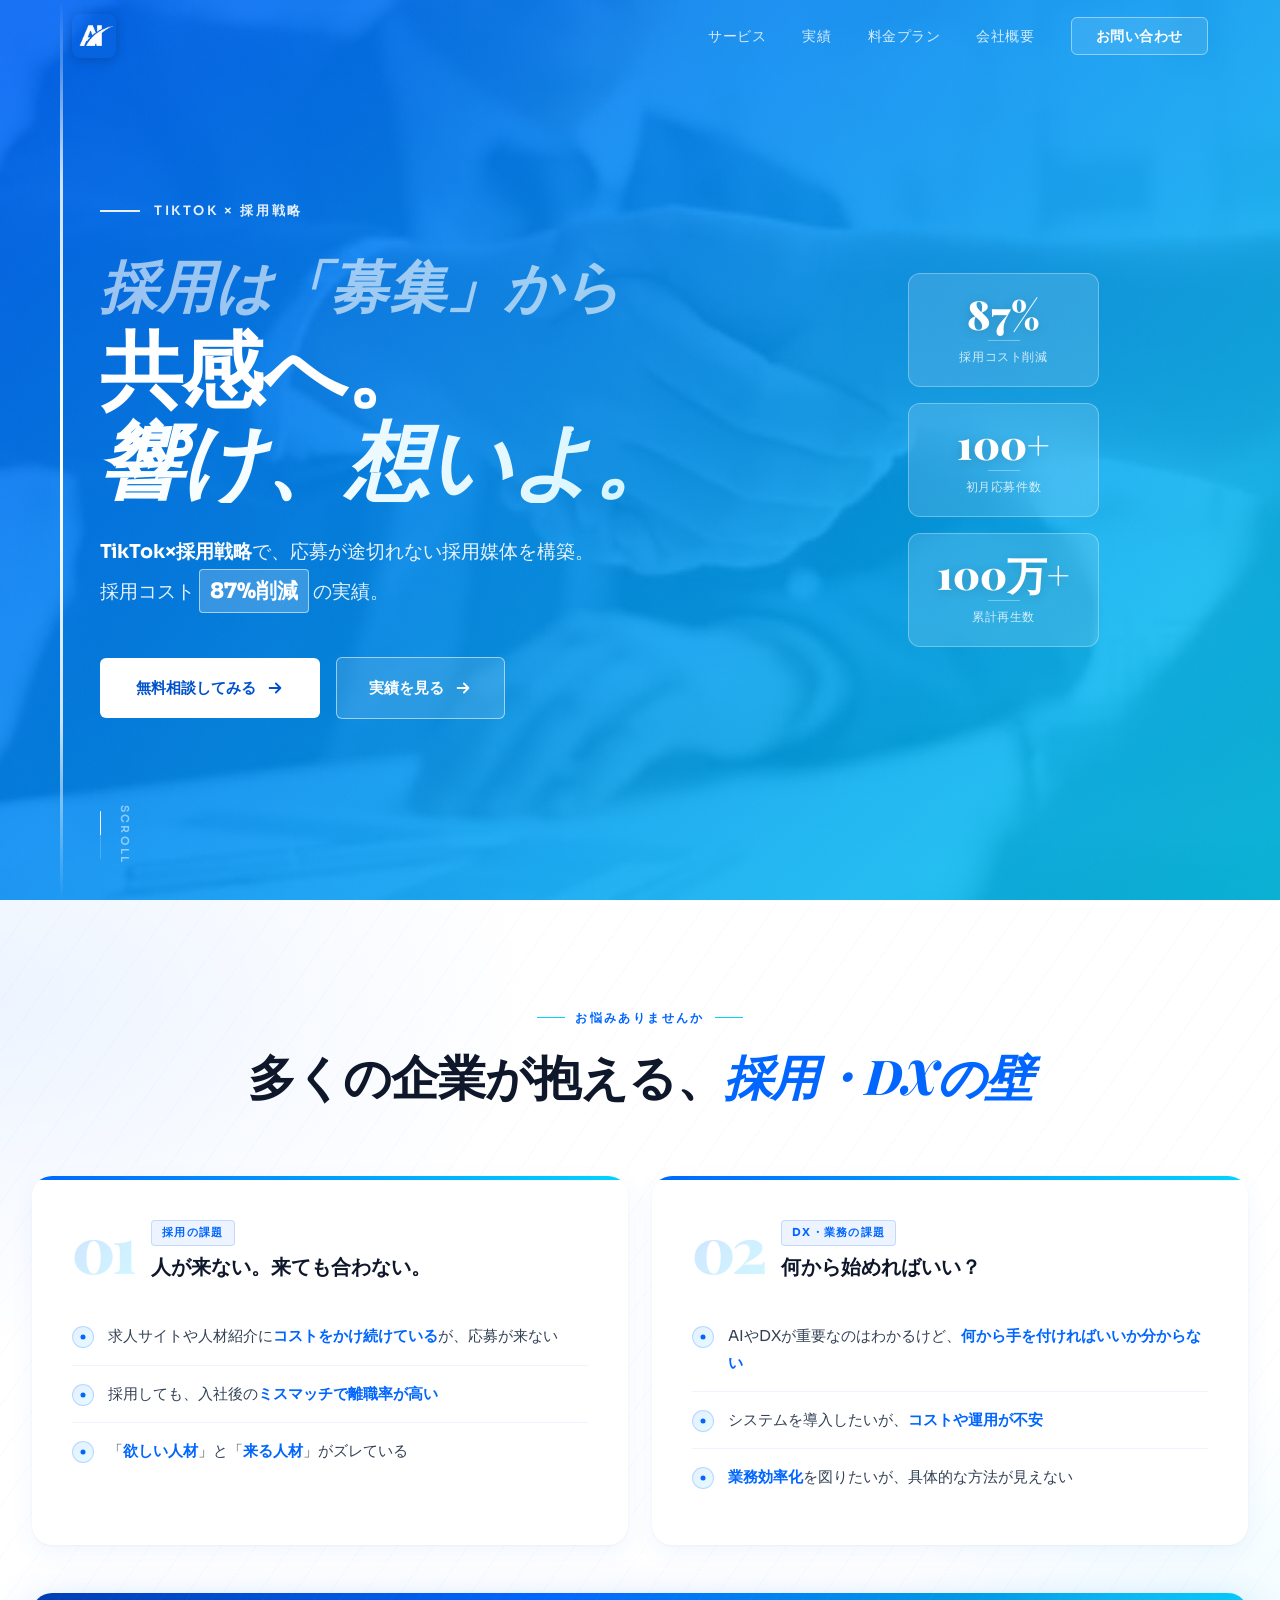
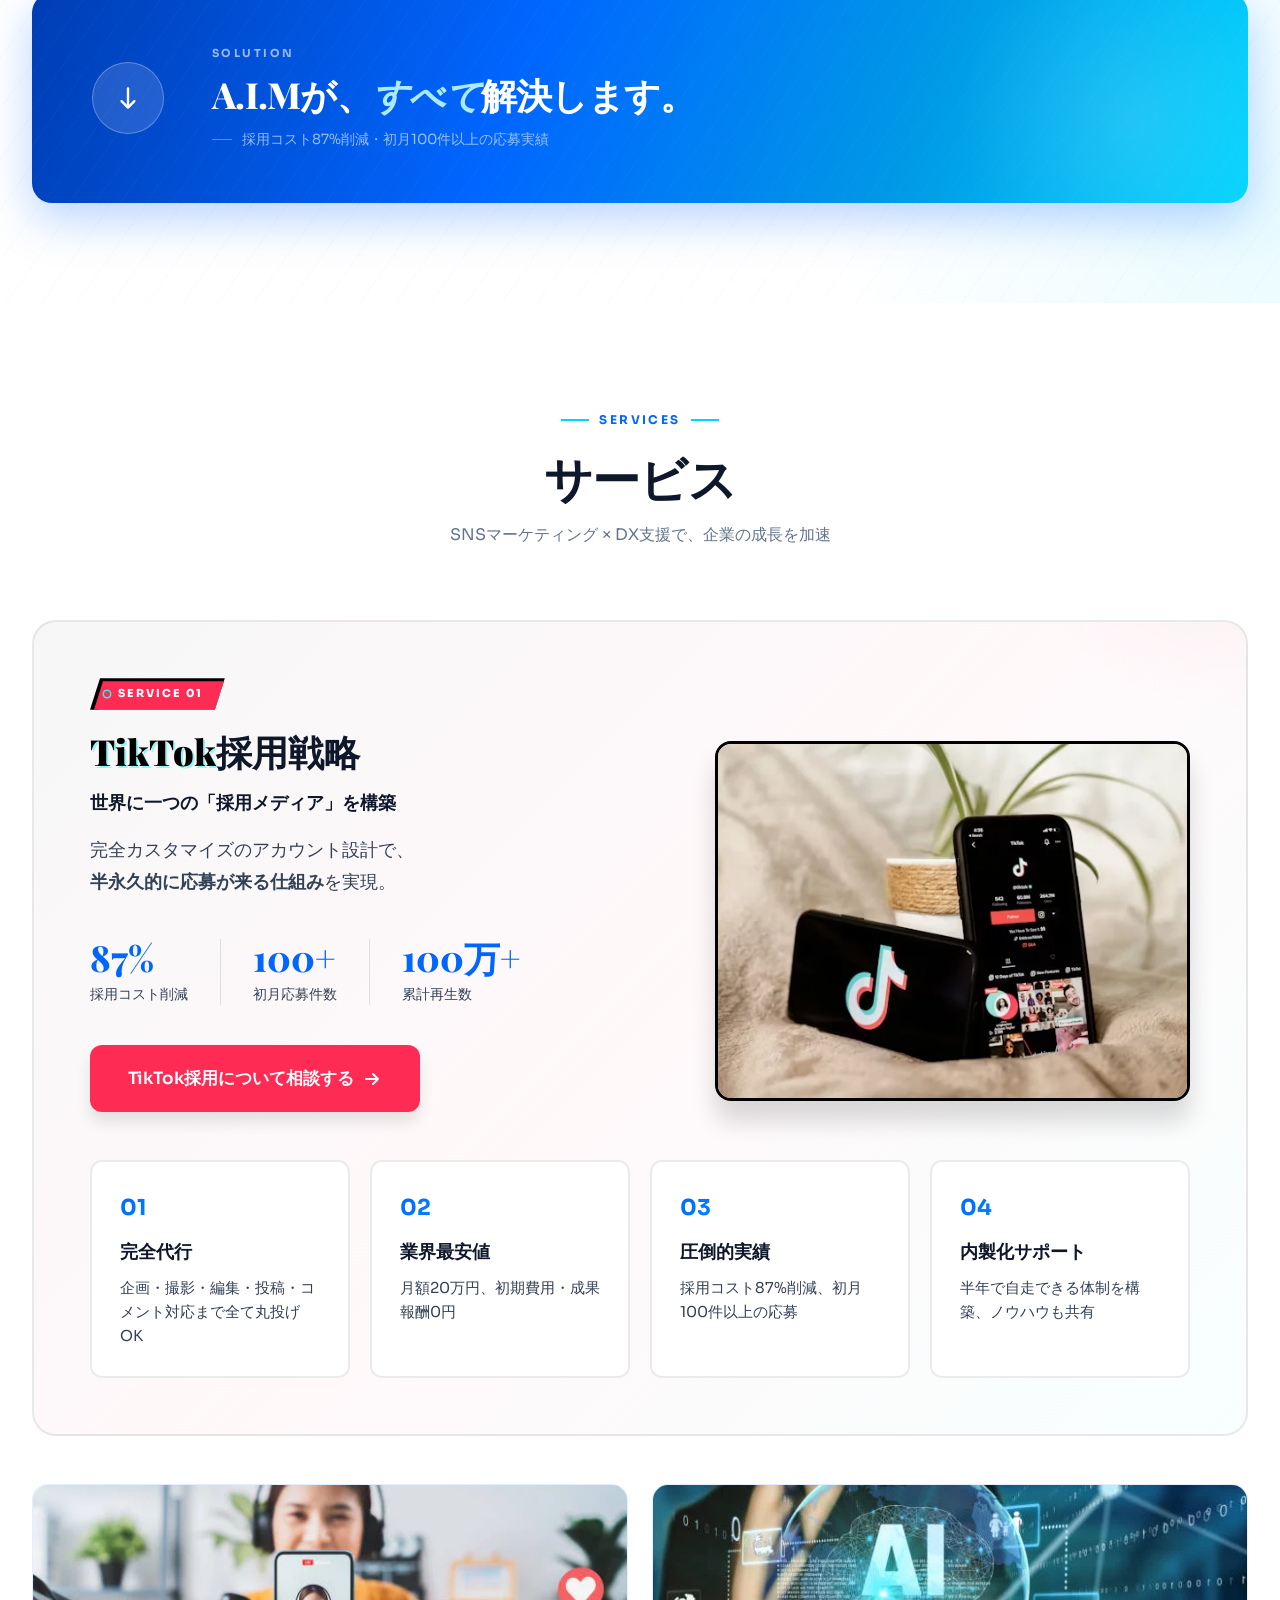
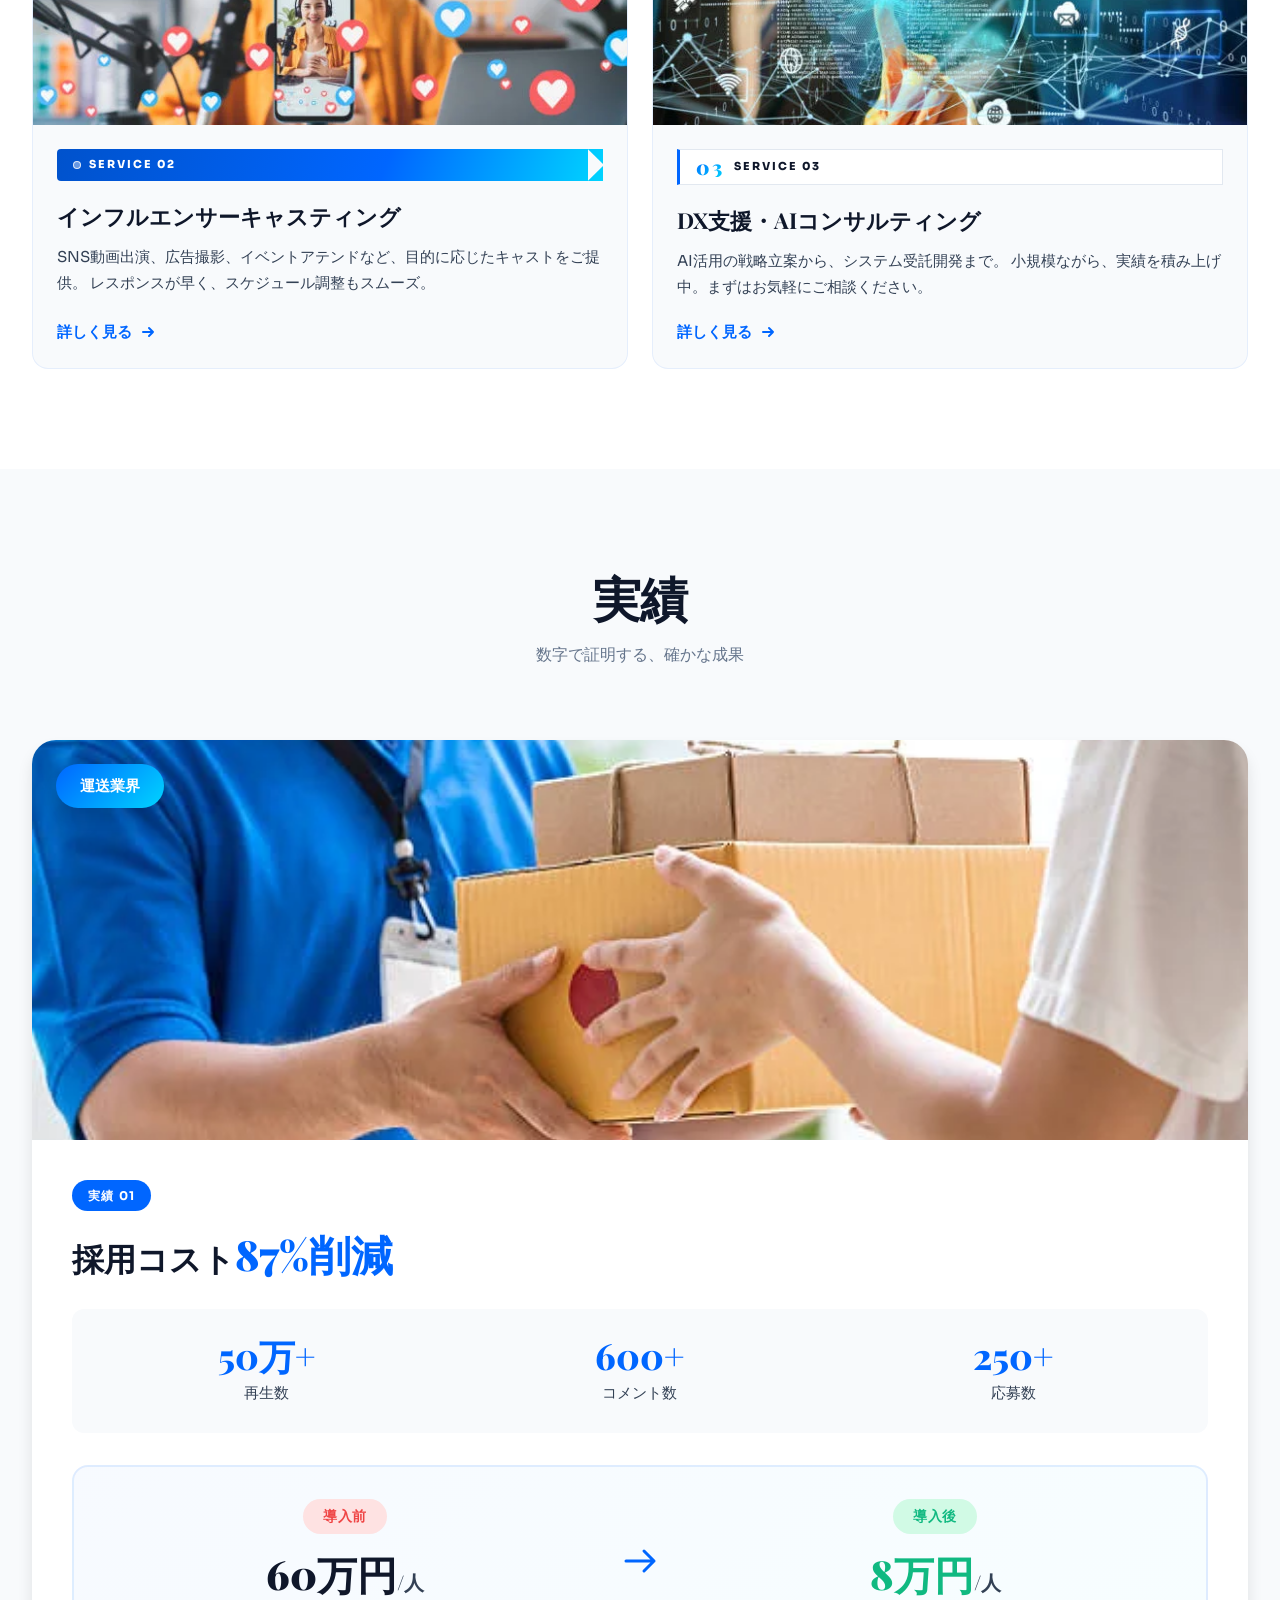
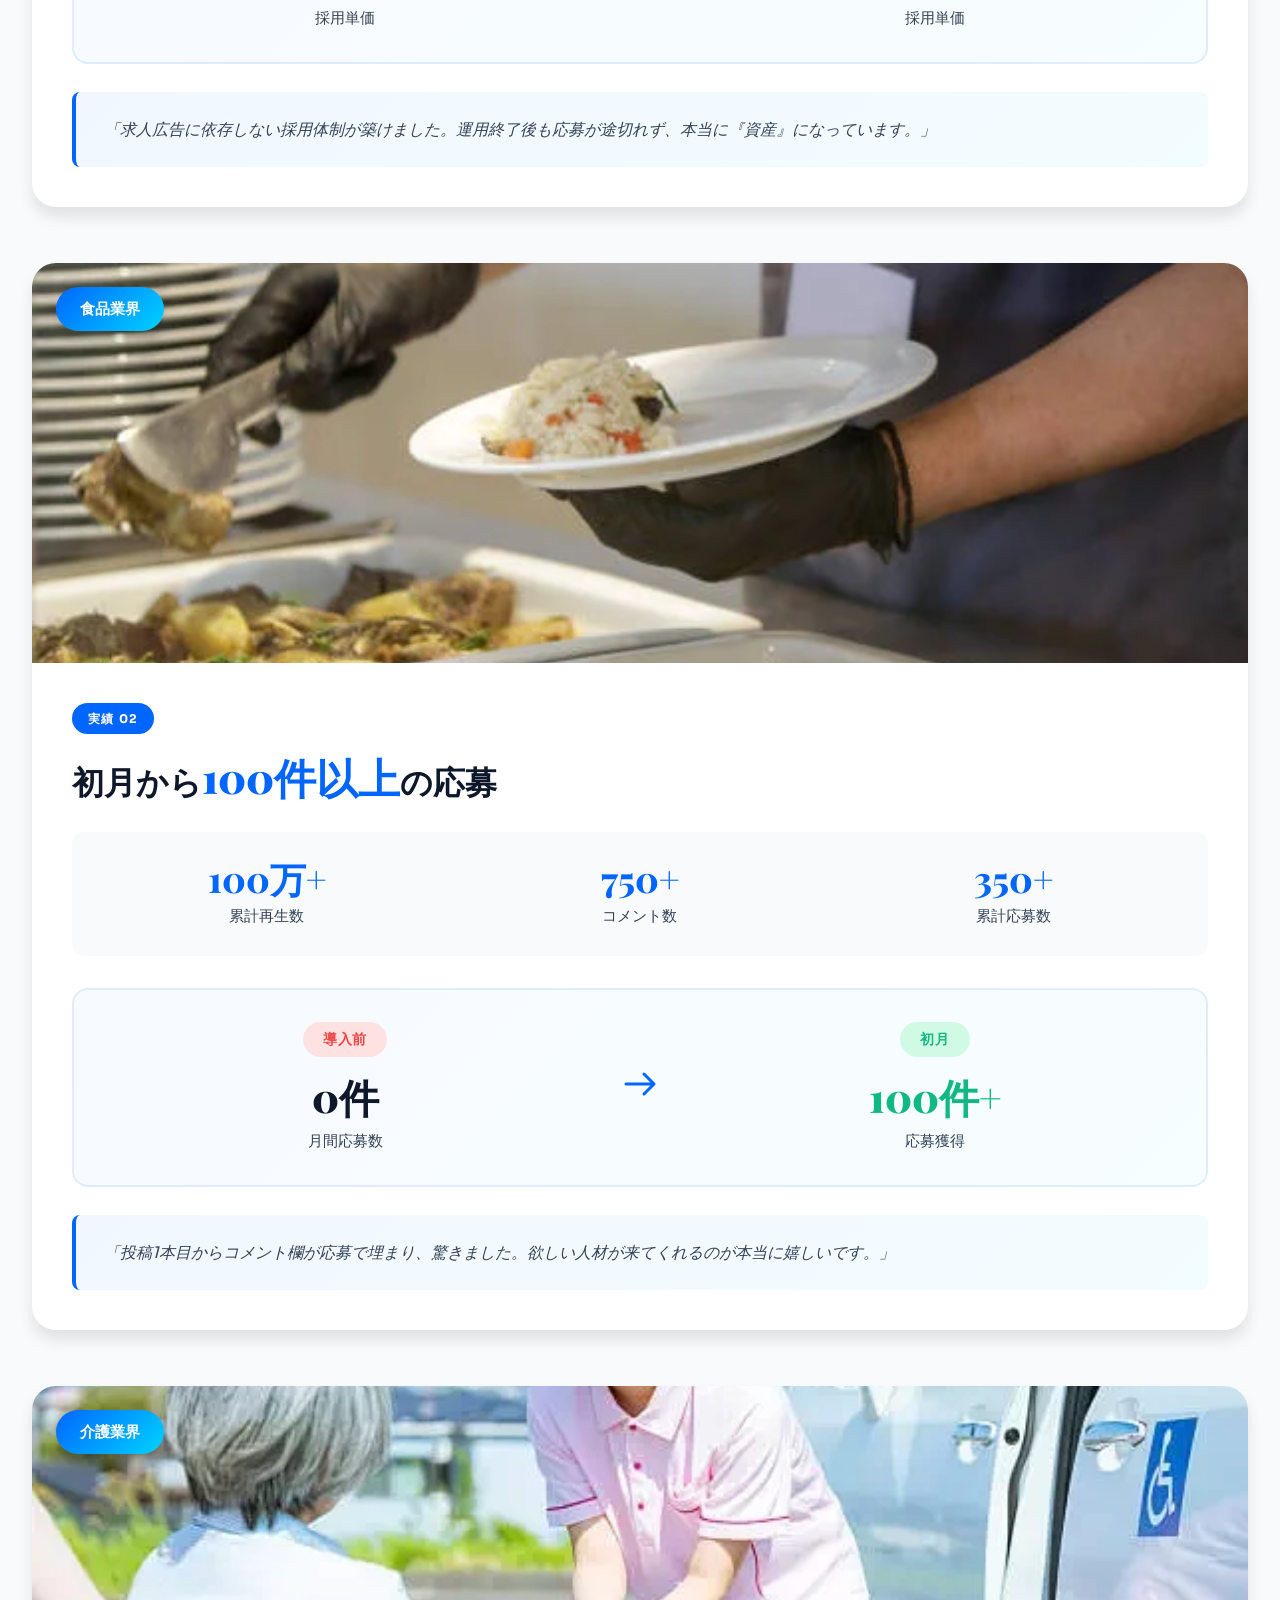
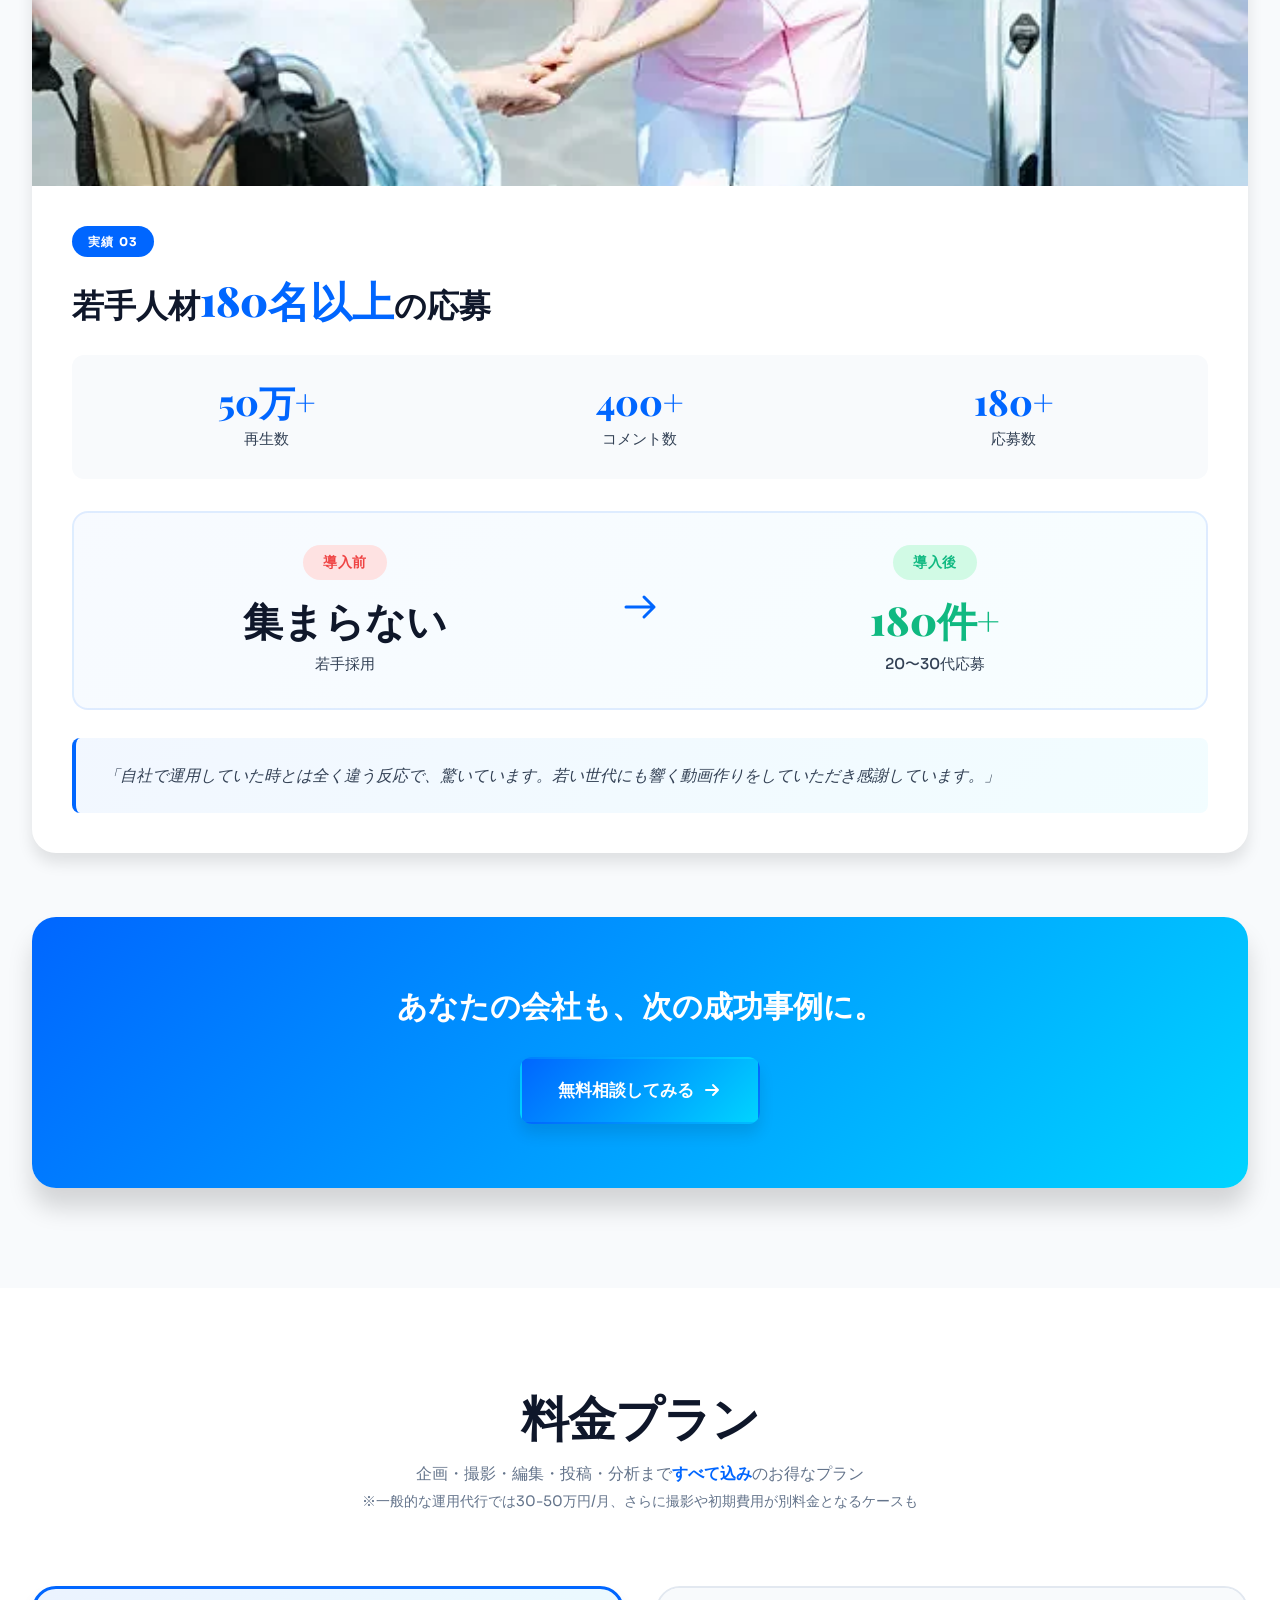
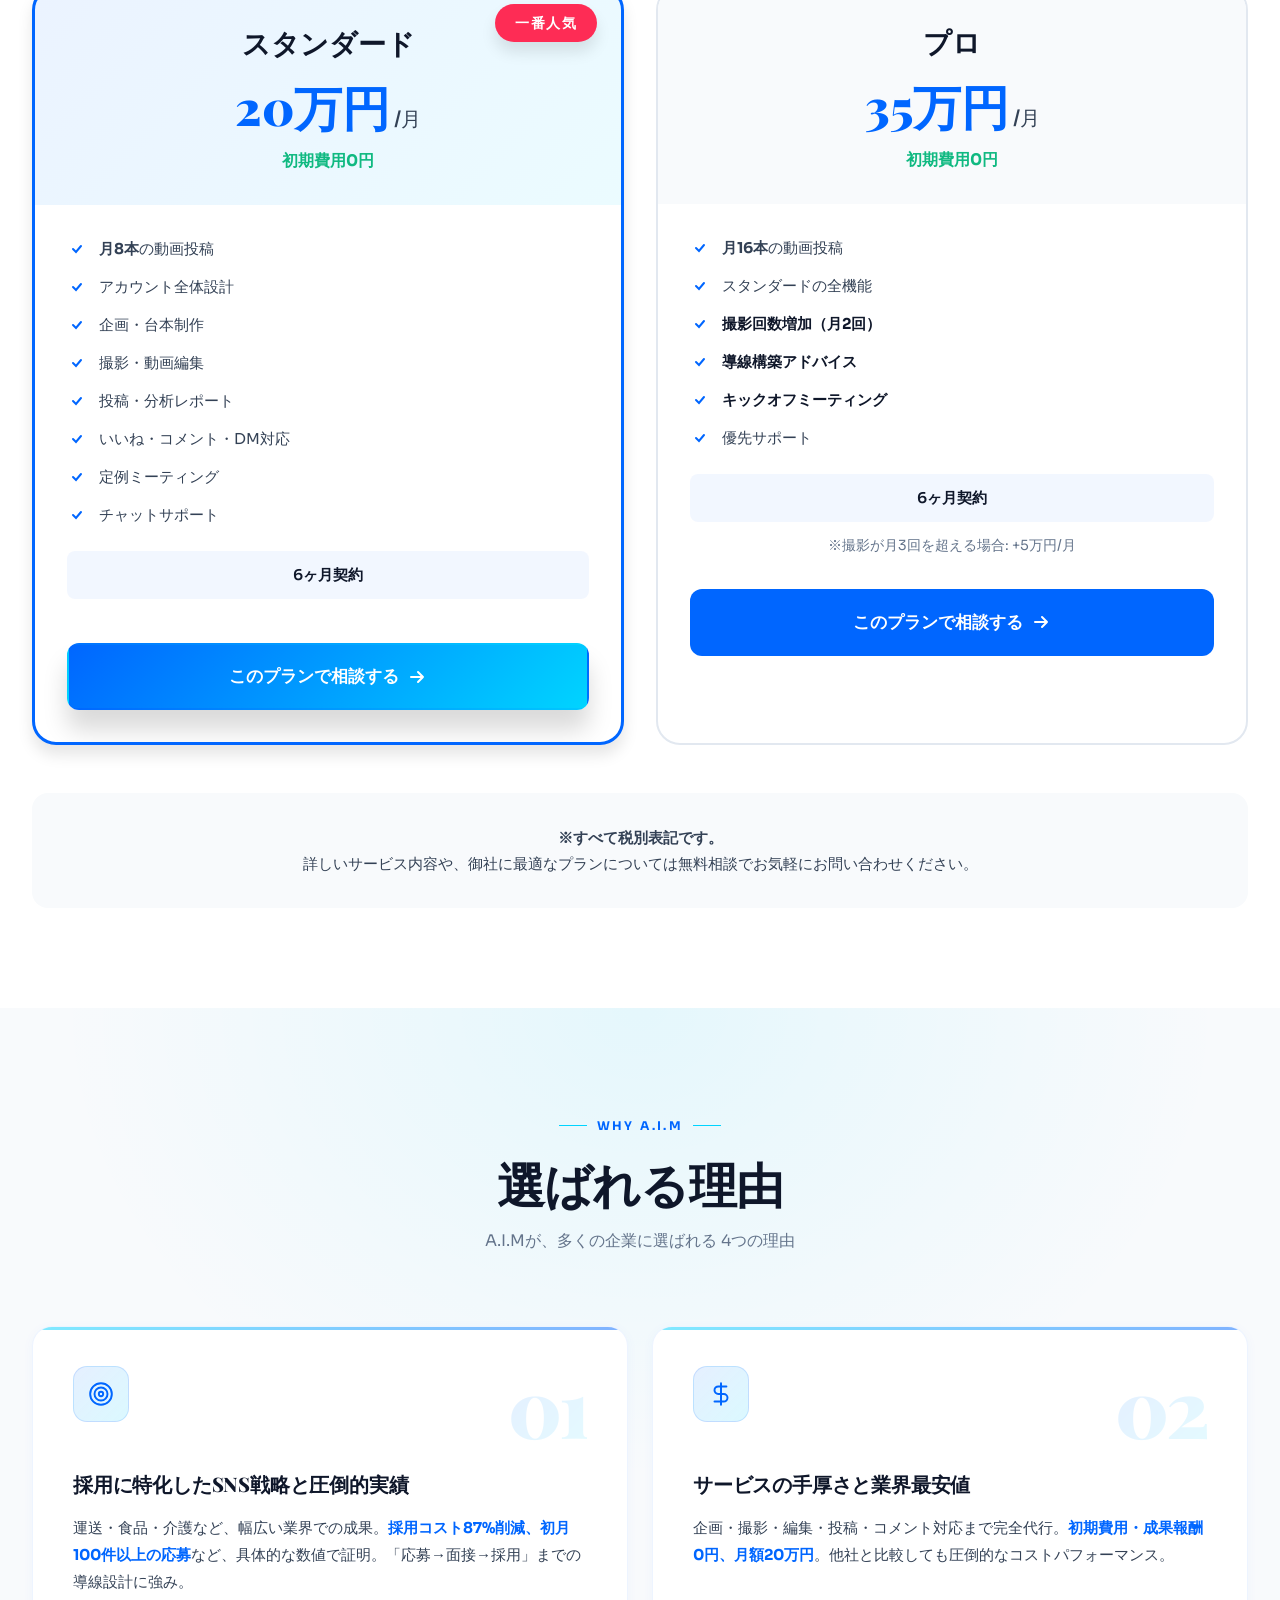
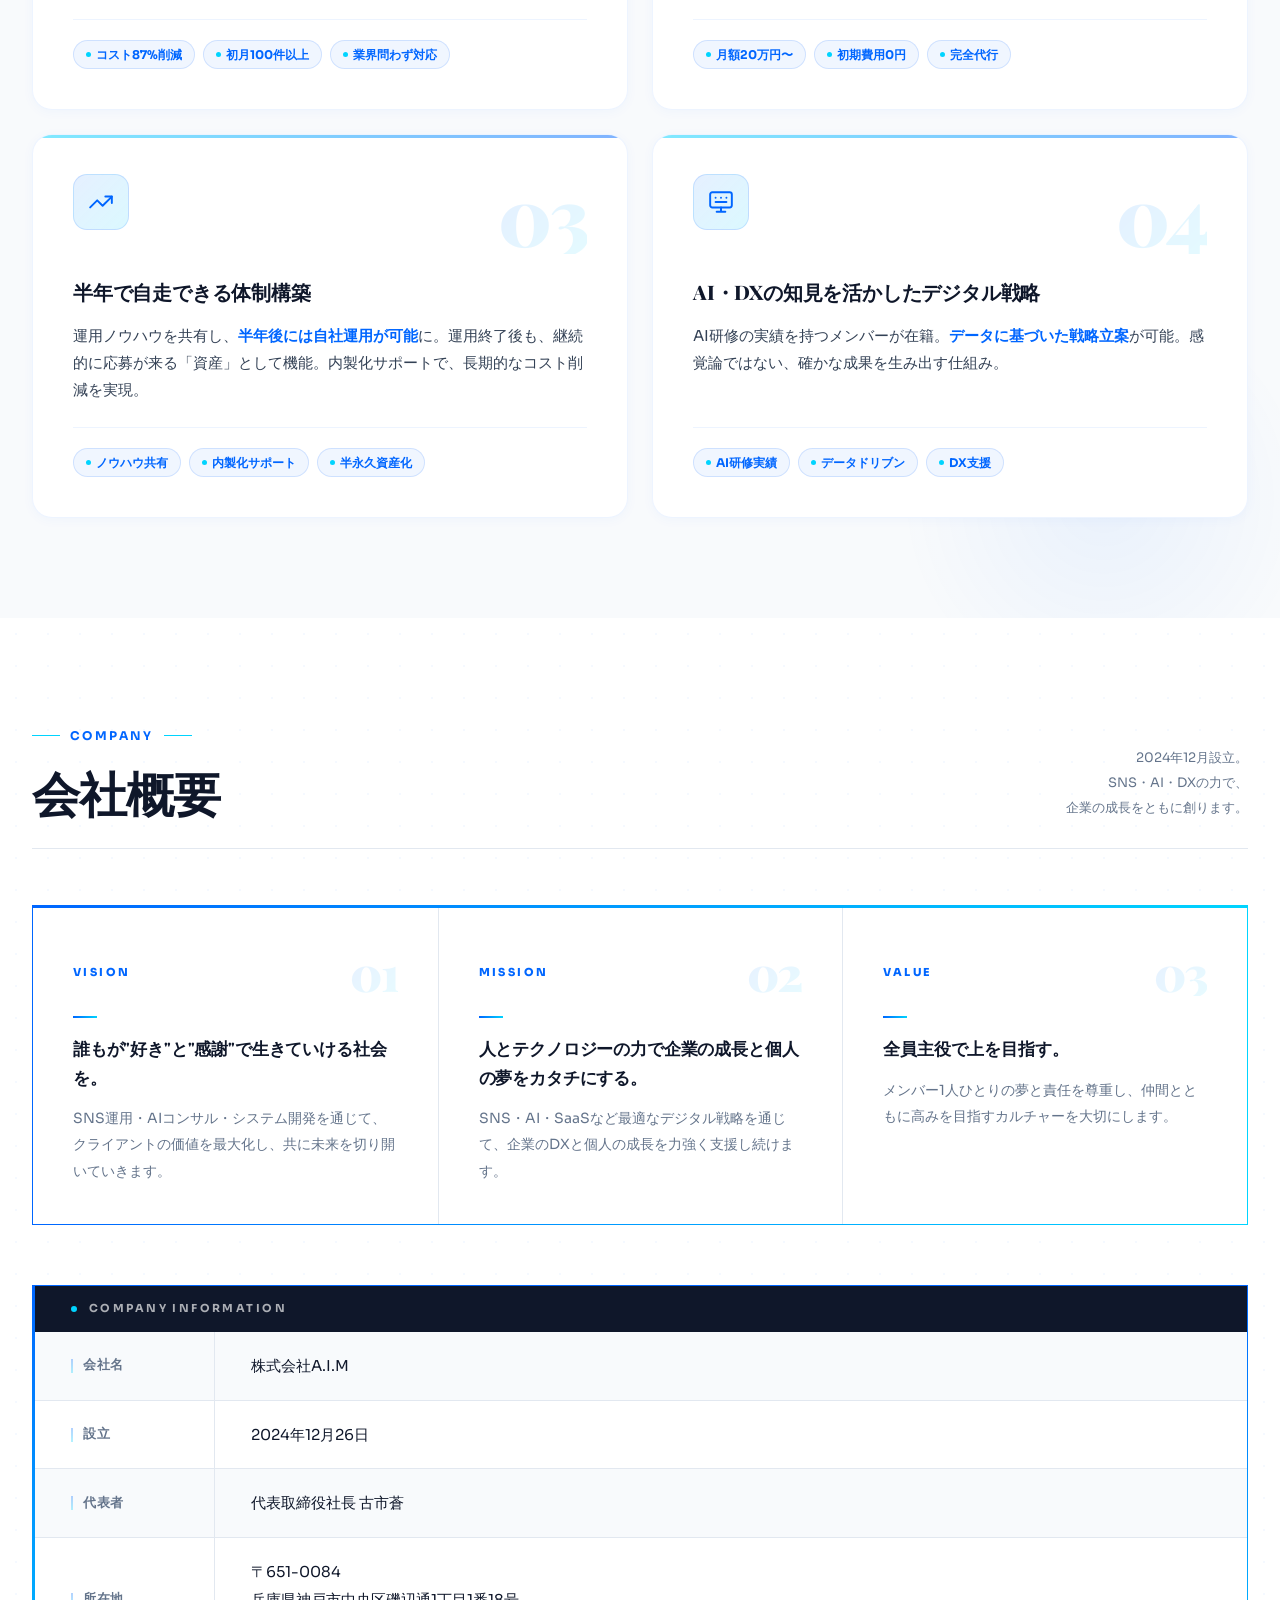
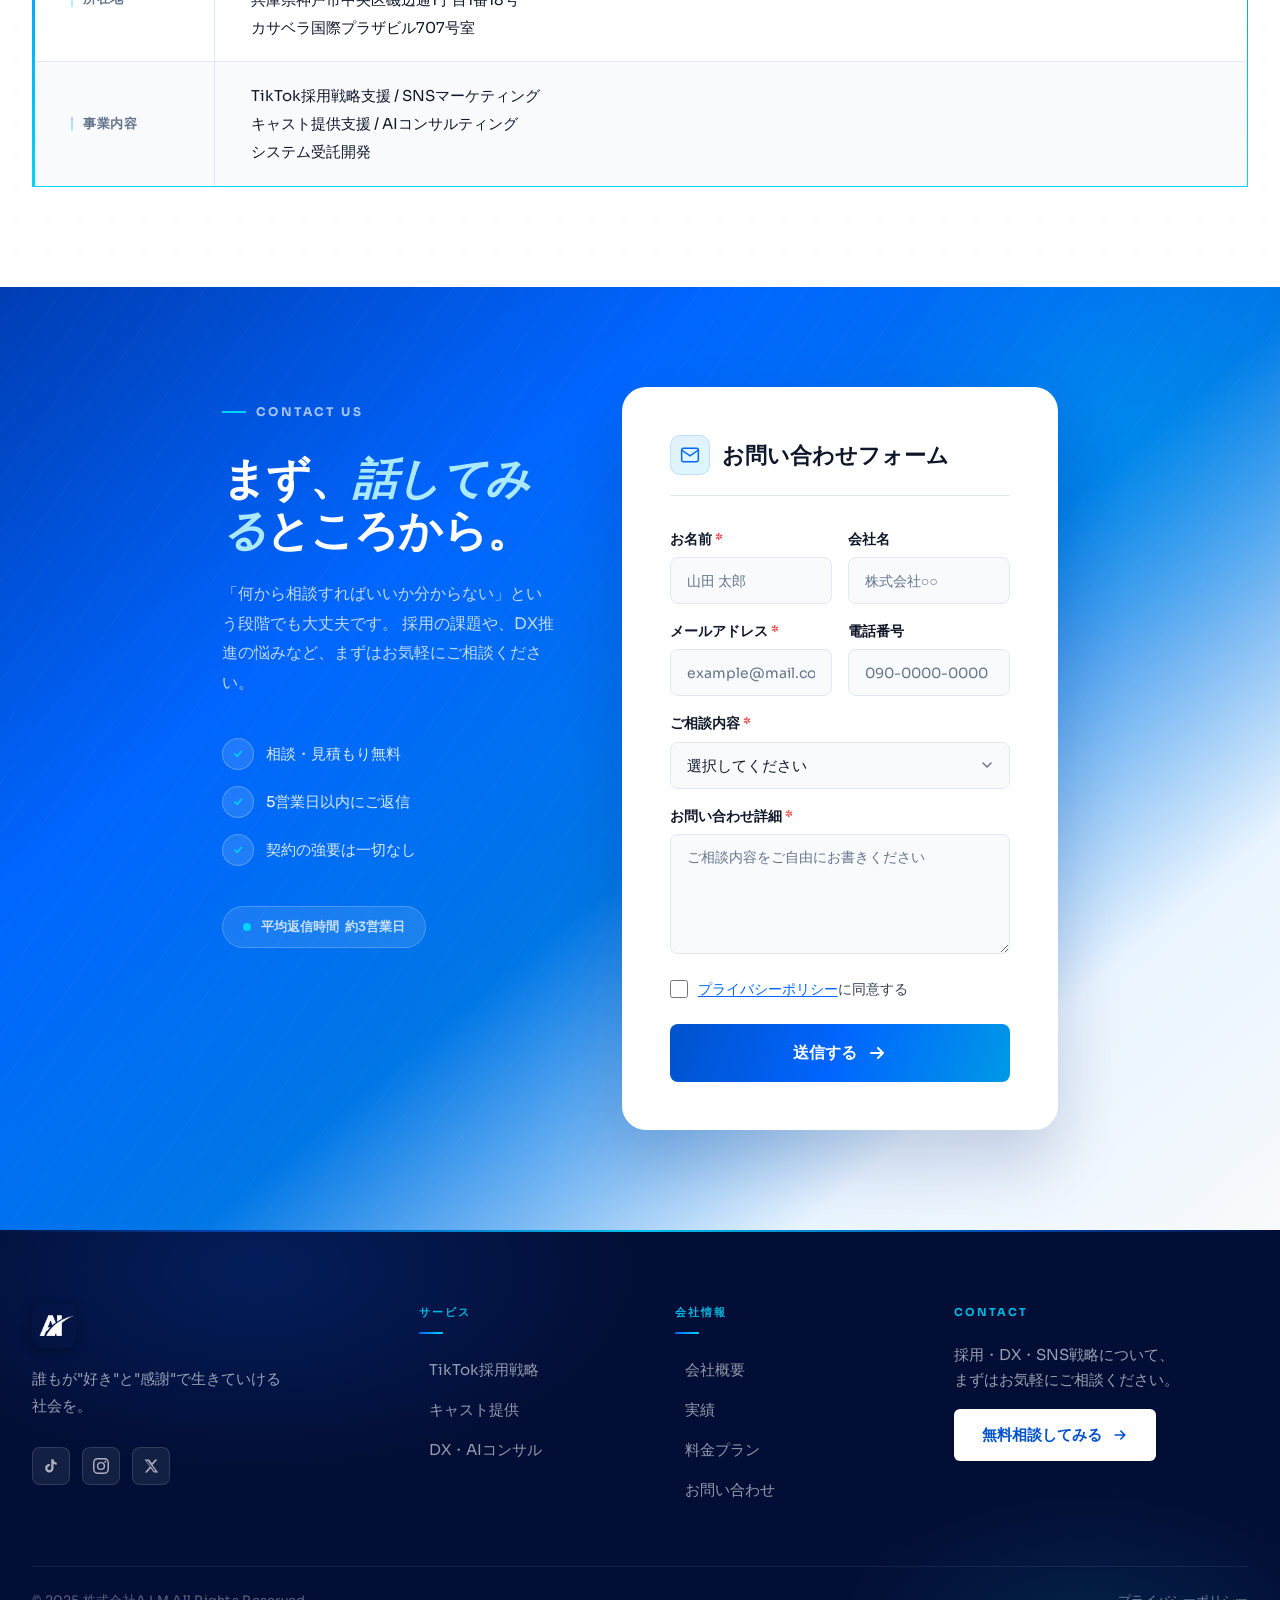
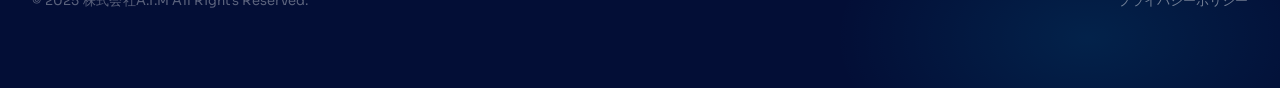
==== commit bfe2231d: "Update index.html" ====
--- a/index.html
+++ b/index.html
@@ -1122,7 +1122,7 @@
                 <div class="footer-bottom">
                     <p class="copyright">&copy; 2025 株式会社A.I.M All Rights Reserved.</p>
                     <div class="footer-links">
-                        <a href="#" class="footer-link">プライバシーポリシー</a>
+                        <a href="./privacy-policy" class="footer-link">プライバシーポリシー</a>
                     </div>
                 </div>
 
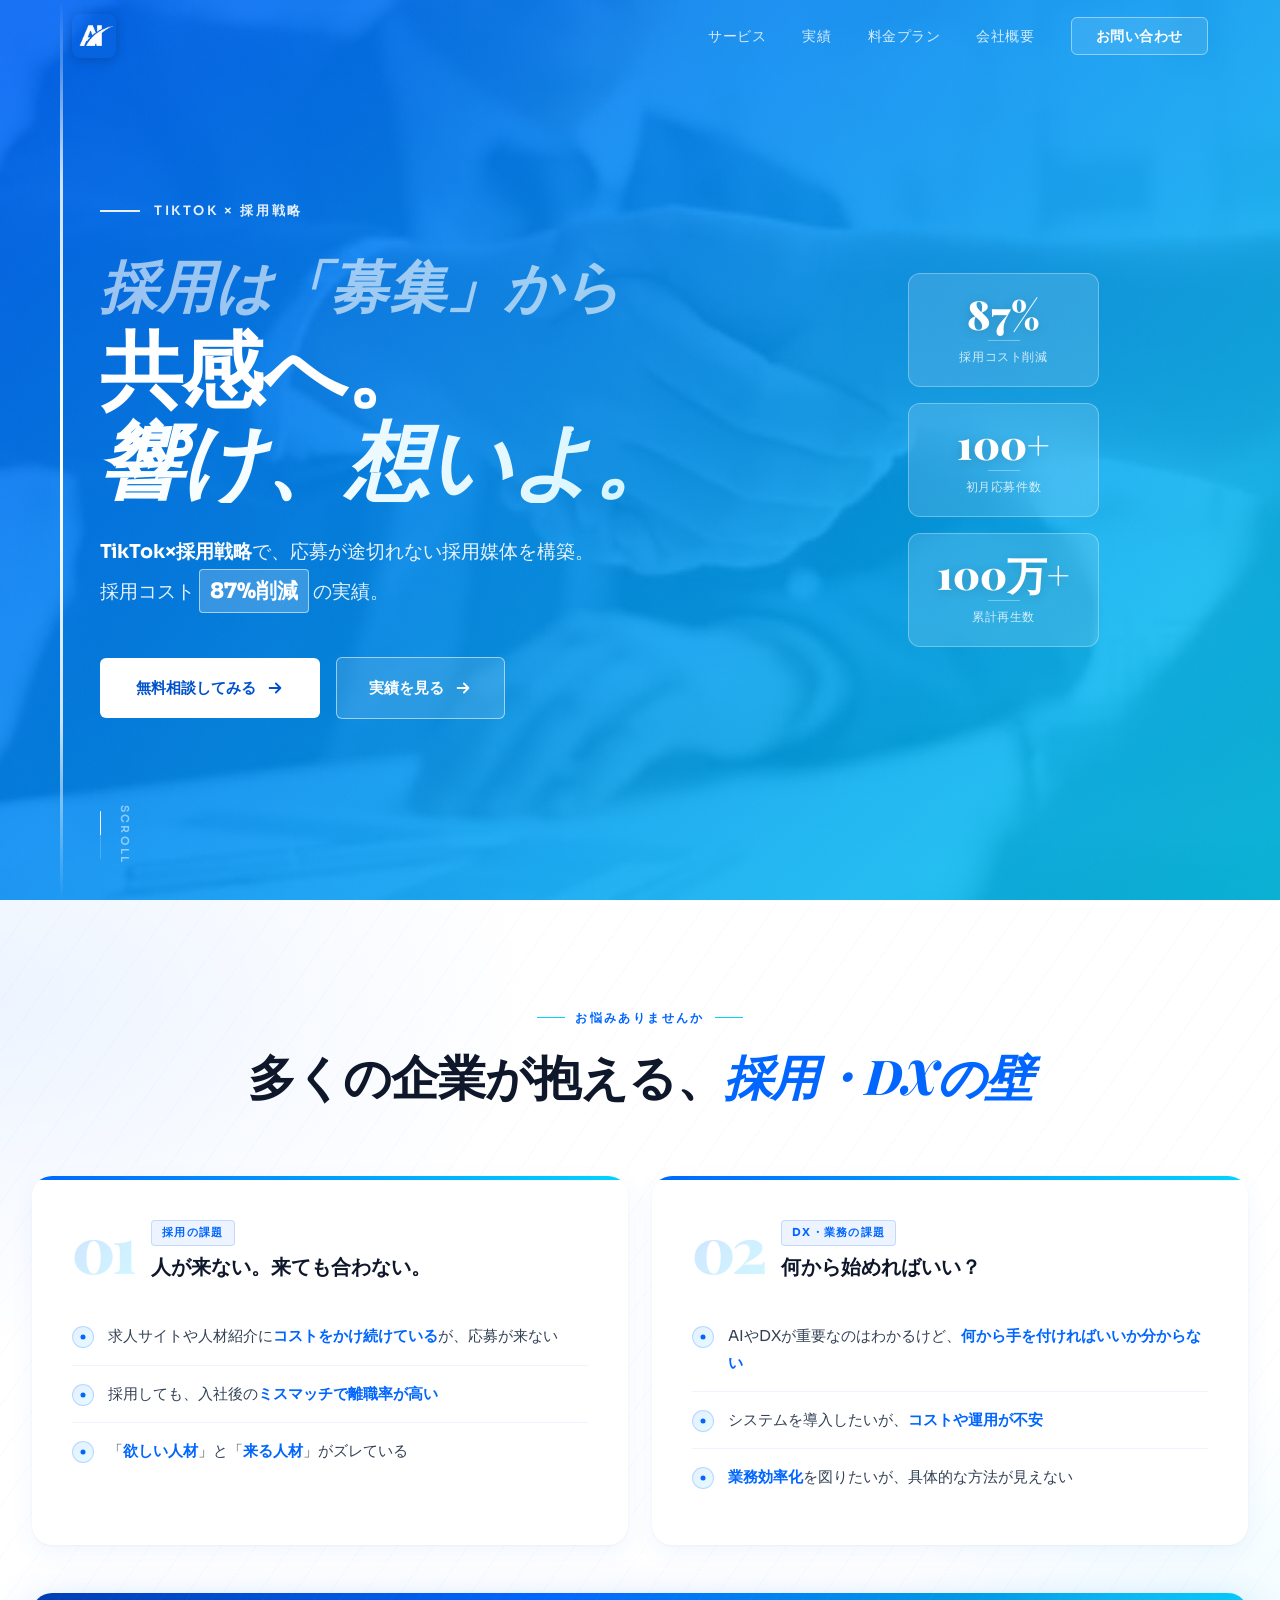
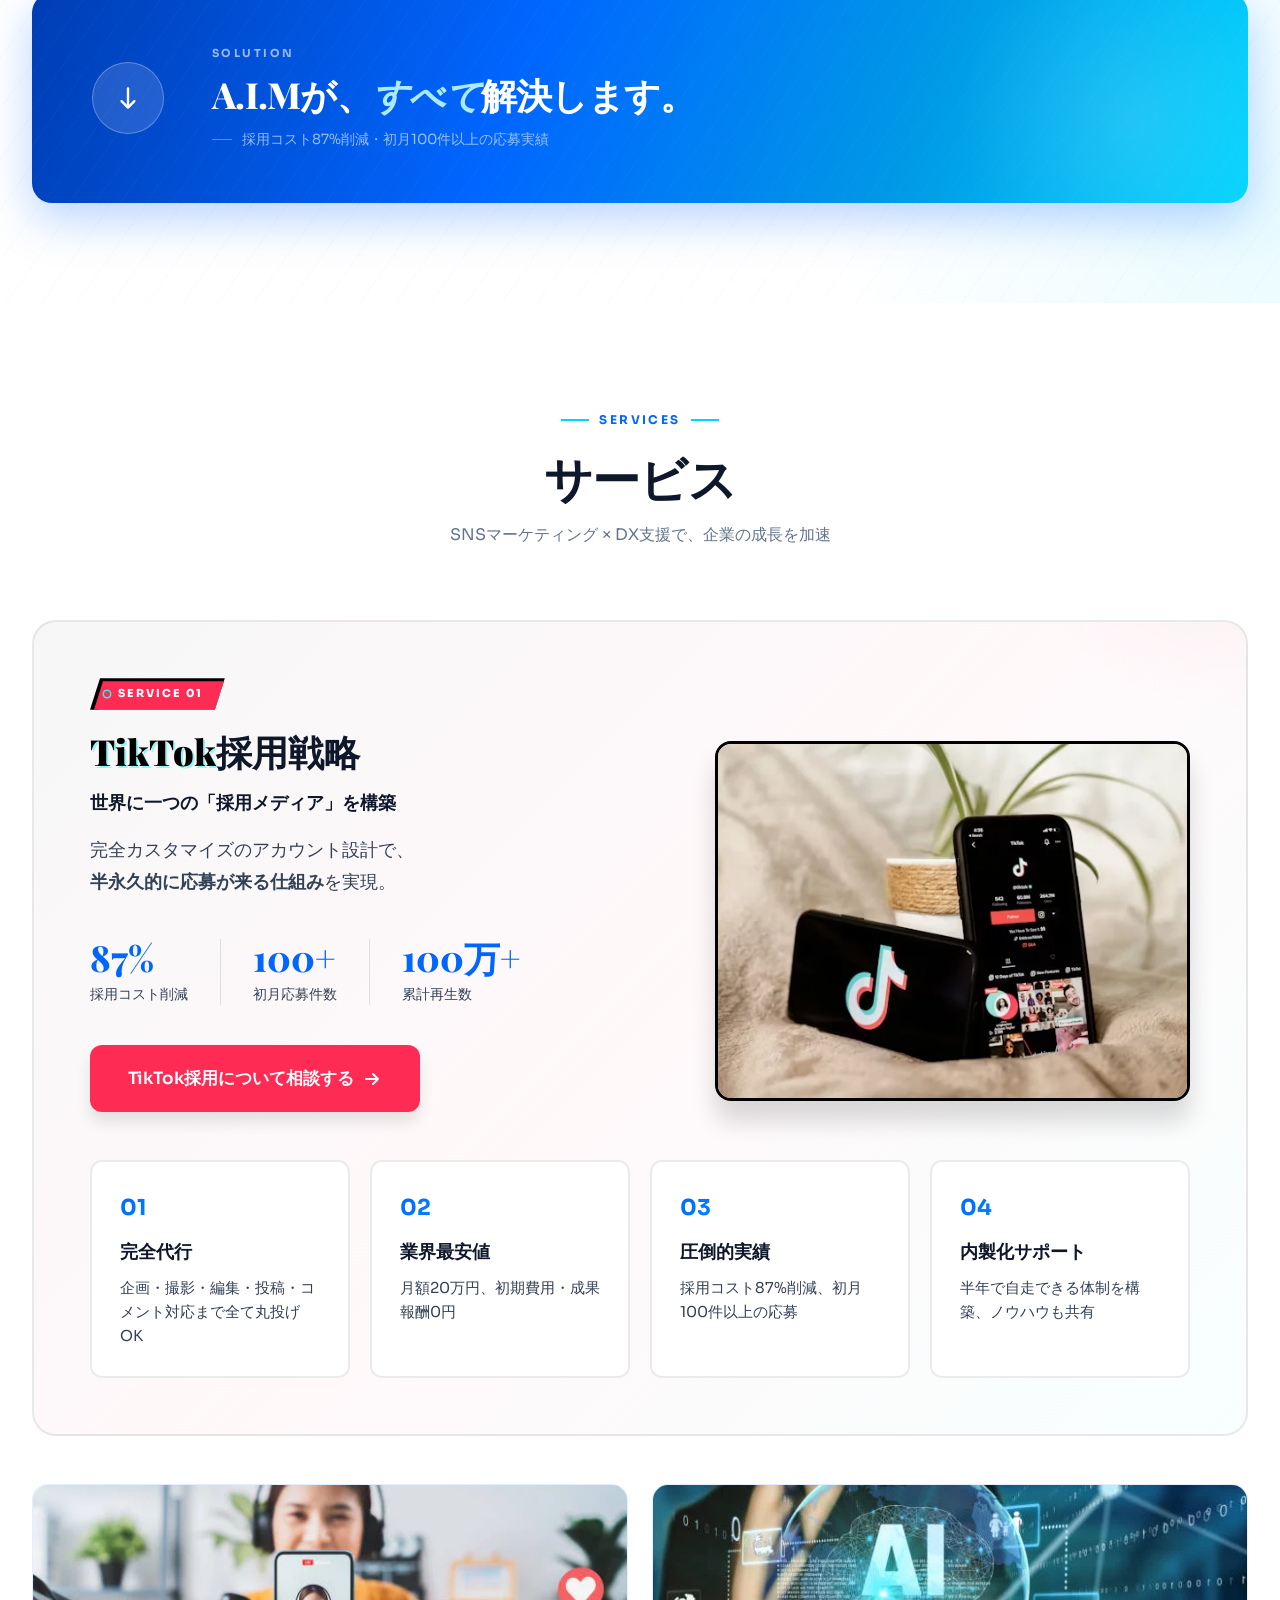
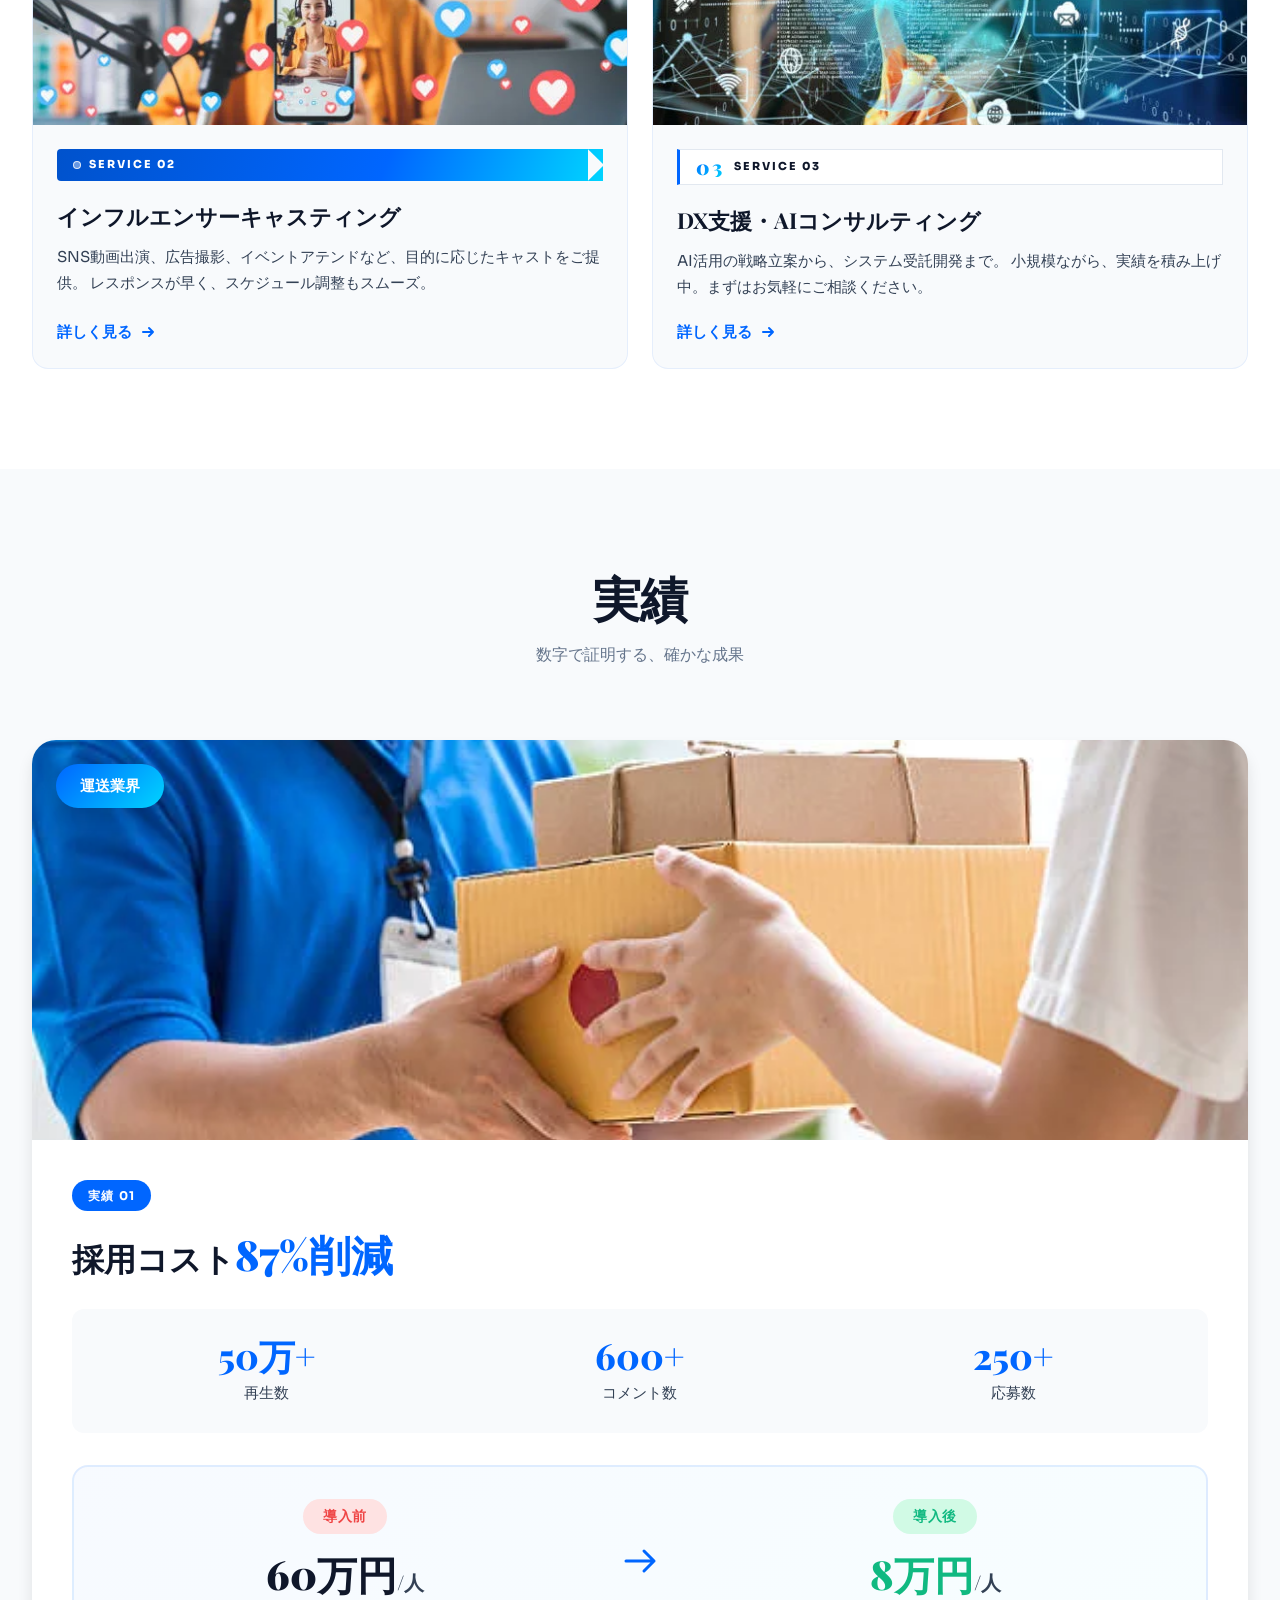
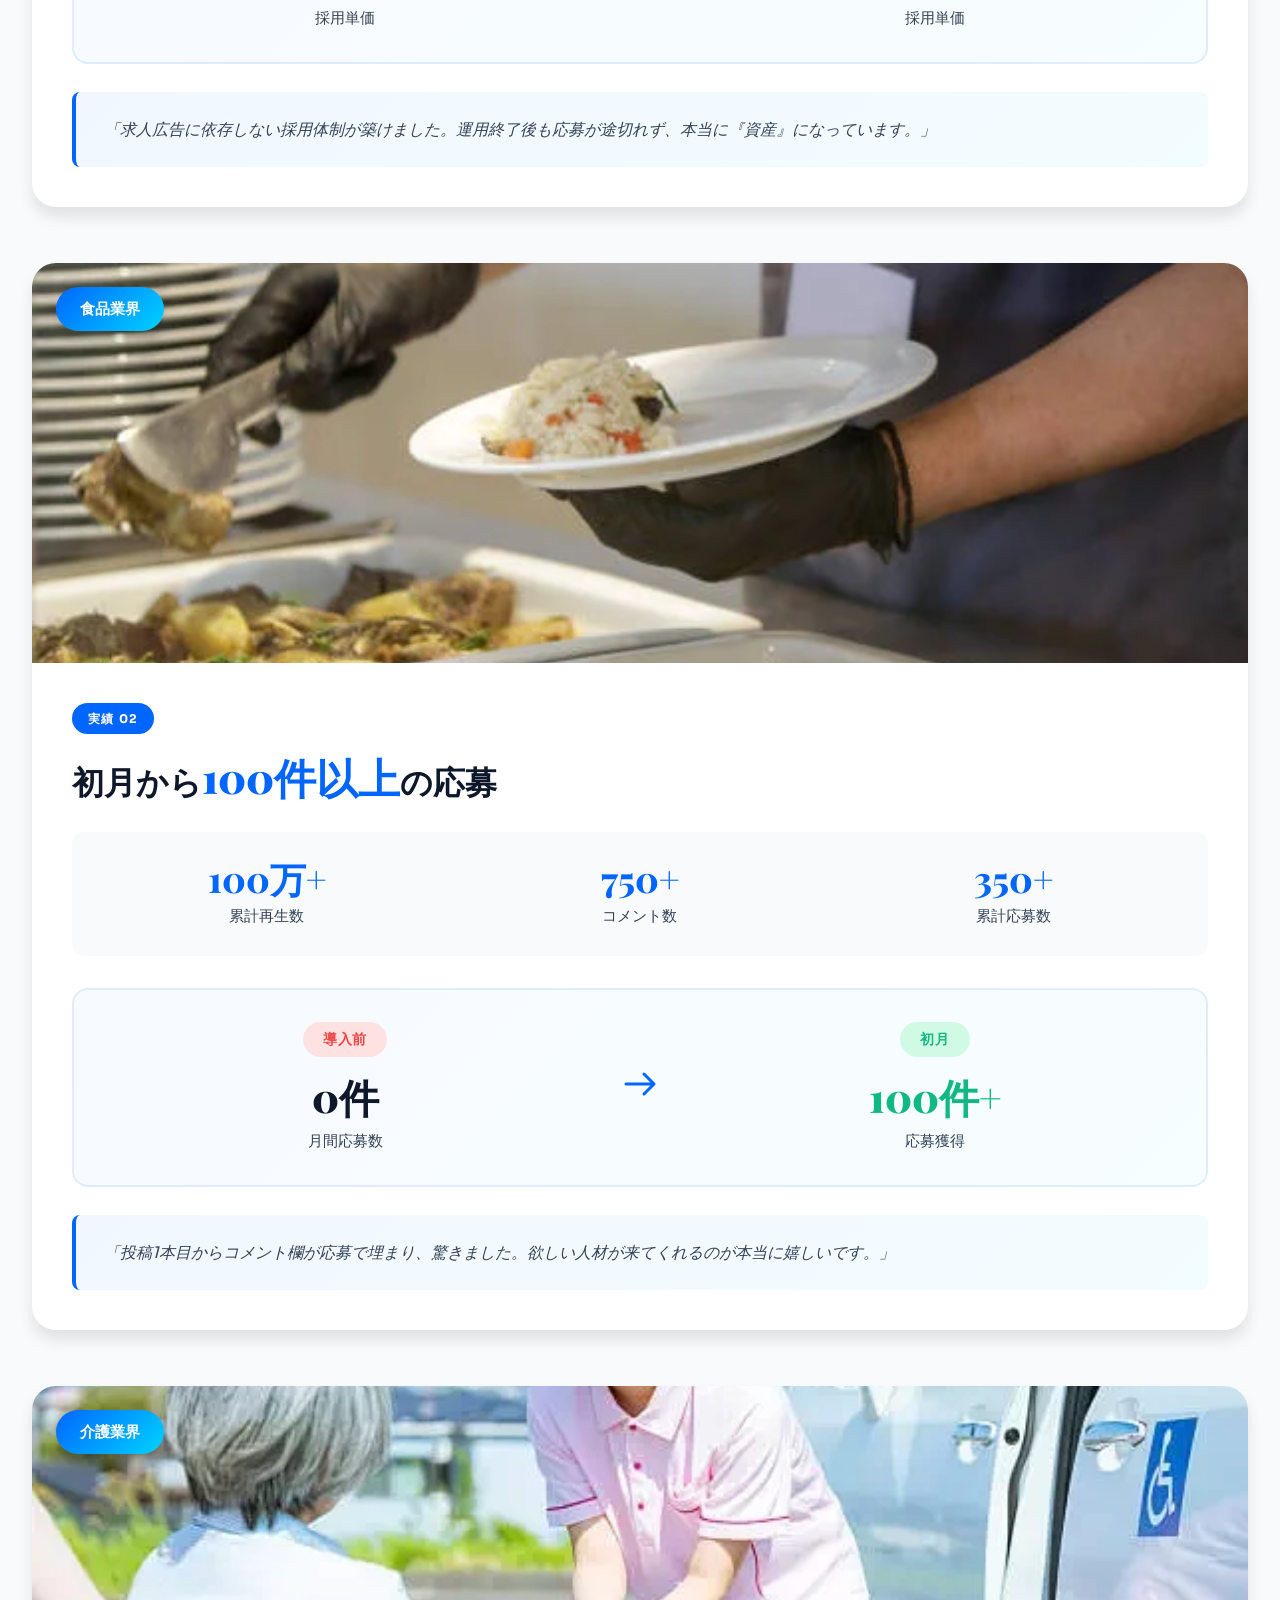
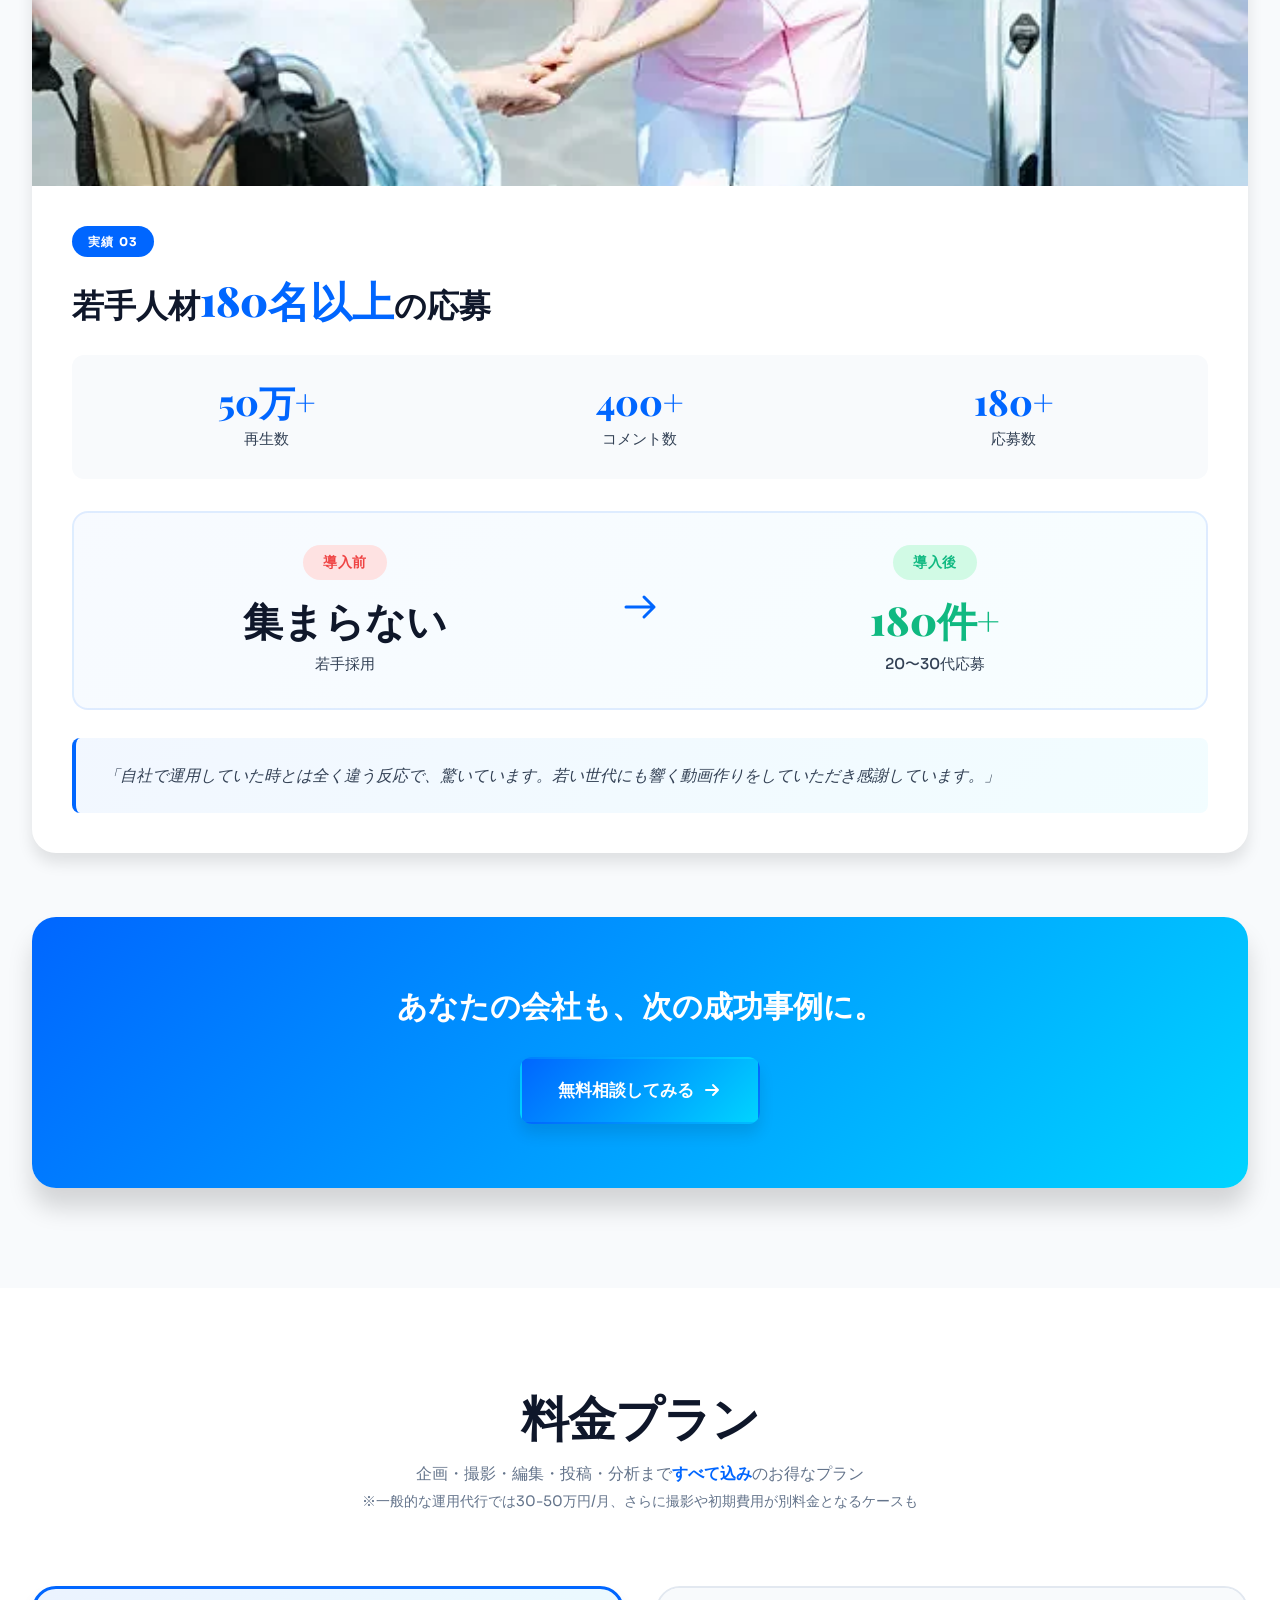
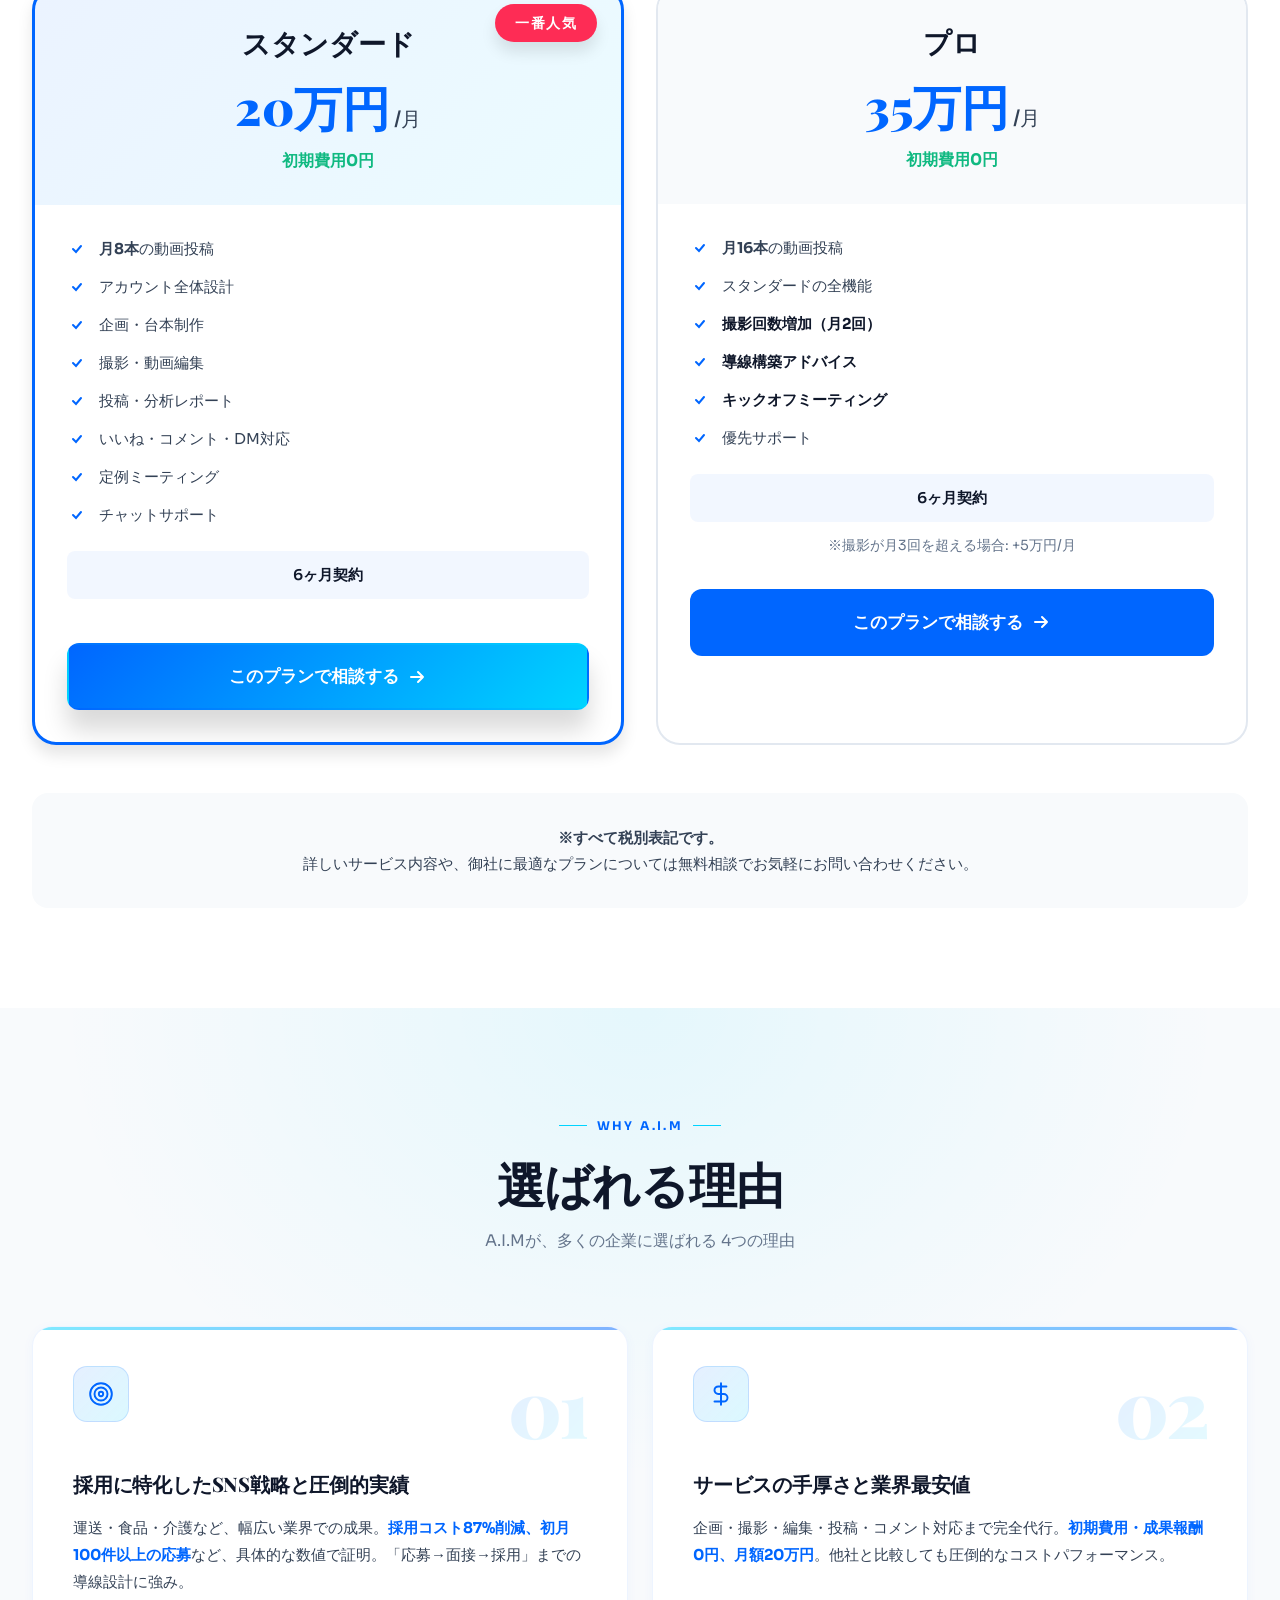
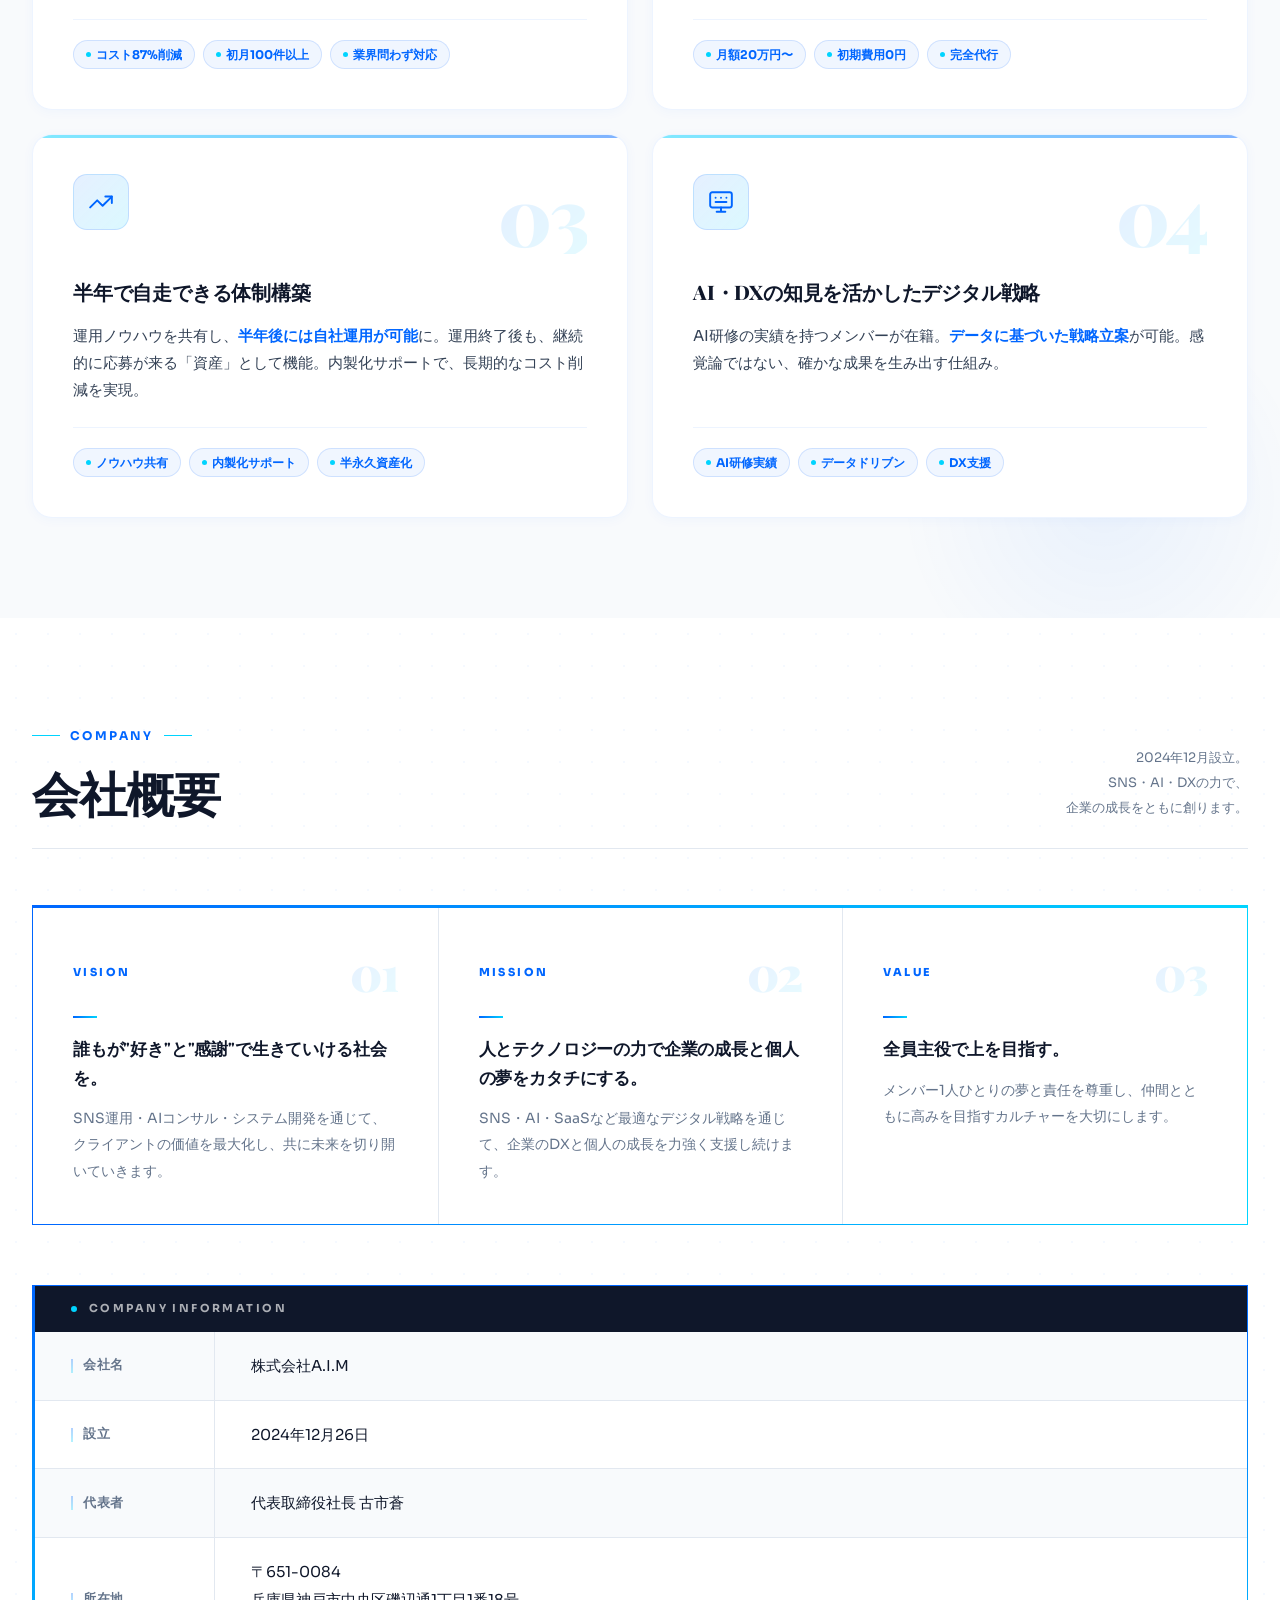
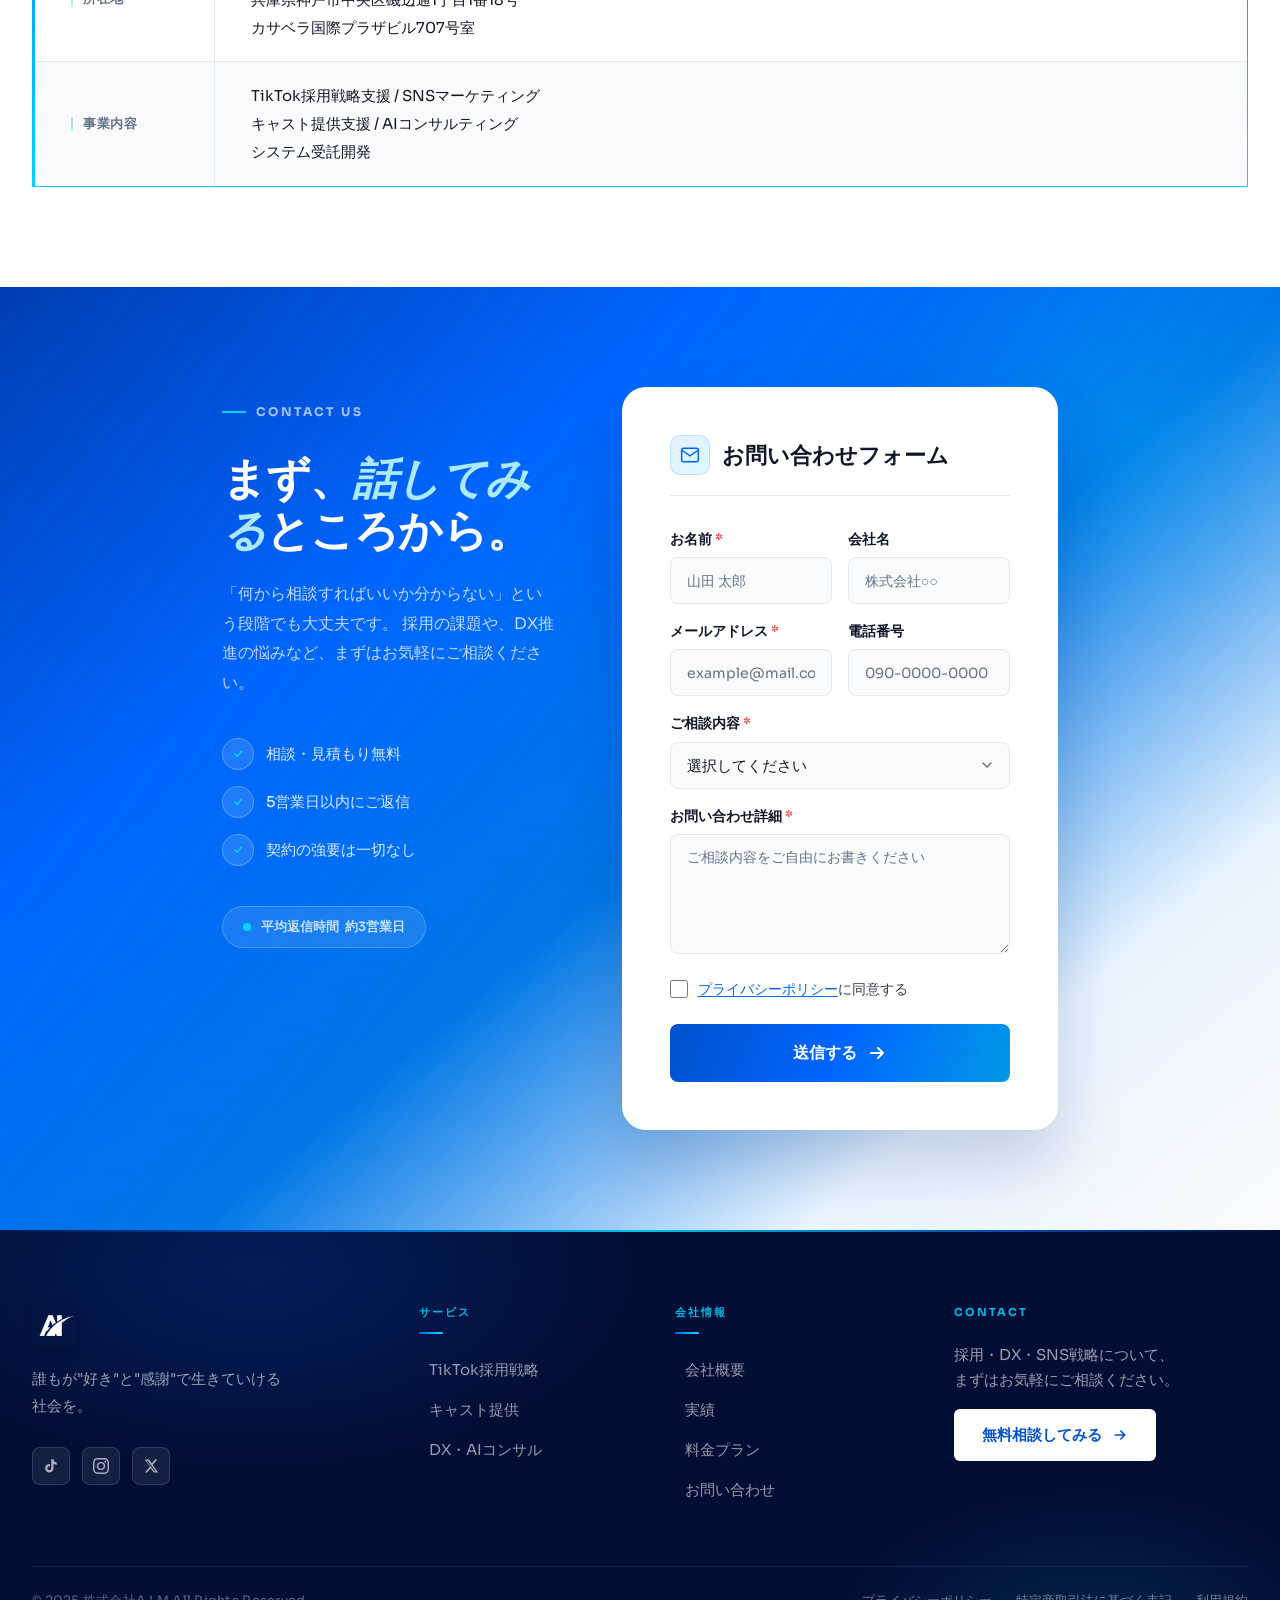
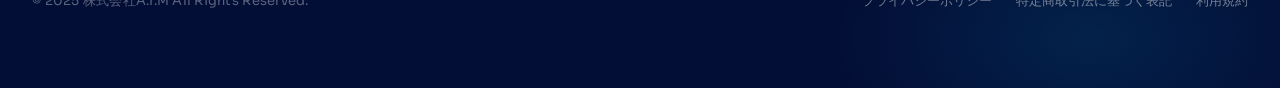
==== commit d111291e: "Update index.html" ====
--- a/index.html
+++ b/index.html
@@ -1027,24 +1027,23 @@
                     <div class="form-privacy">
                         <label class="privacy-checkbox">
                             <input type="checkbox" id="privacy" name="privacy" required>
-                            <span><a href="#" class="privacy-link">プライバシーポリシー</a>に同意する</span>
+                            <span><a href="./privacy-policy.html" class="privacy-link">プライバシーポリシー</a>に同意する</span>
                         </label>
                     </div>
 
-                    <button type="submit" class="btn-submit">
-                        <span>送信する</span>
-                        <svg class="btn-arrow" width="20" height="20" viewBox="0 0 20 20" fill="none">
-                            <path d="M4 10h12m0 0l-5-5m5 5l-5 5" stroke="currentColor" stroke-width="2" stroke-linecap="round"/>
-                        </svg>
-                    </button>
+                      <button type="submit" class="btn-submit">
+                            <span>送信する</span>
+                            <svg class="btn-arrow" width="20" height="20" viewBox="0 0 20 20" fill="none">
+                                <path d="M4 10h12m0 0l-5-5m5 5l-5 5" stroke="currentColor" stroke-width="2" stroke-linecap="round"/>
+                            </svg>
+                        </button>
                 </form>
             </div>
 
         </div>
     </div>
 </section>
-
-  <!-- フッター -->
+ <!-- フッター -->
     <footer class="footer">
 
         <!-- 上部グラデボーダー -->
@@ -1122,7 +1121,9 @@
                 <div class="footer-bottom">
                     <p class="copyright">&copy; 2025 株式会社A.I.M All Rights Reserved.</p>
                     <div class="footer-links">
-                        <a href="./privacy-policy" class="footer-link">プライバシーポリシー</a>
+                        <a href="privacy-policy.html" class="footer-link">プライバシーポリシー</a>
+                        <a href="tokushoho.html" class="footer-link">特定商取引法に基づく表記</a>
+                        <a href="terms.html" class="footer-link">利用規約</a>
                     </div>
                 </div>
 
